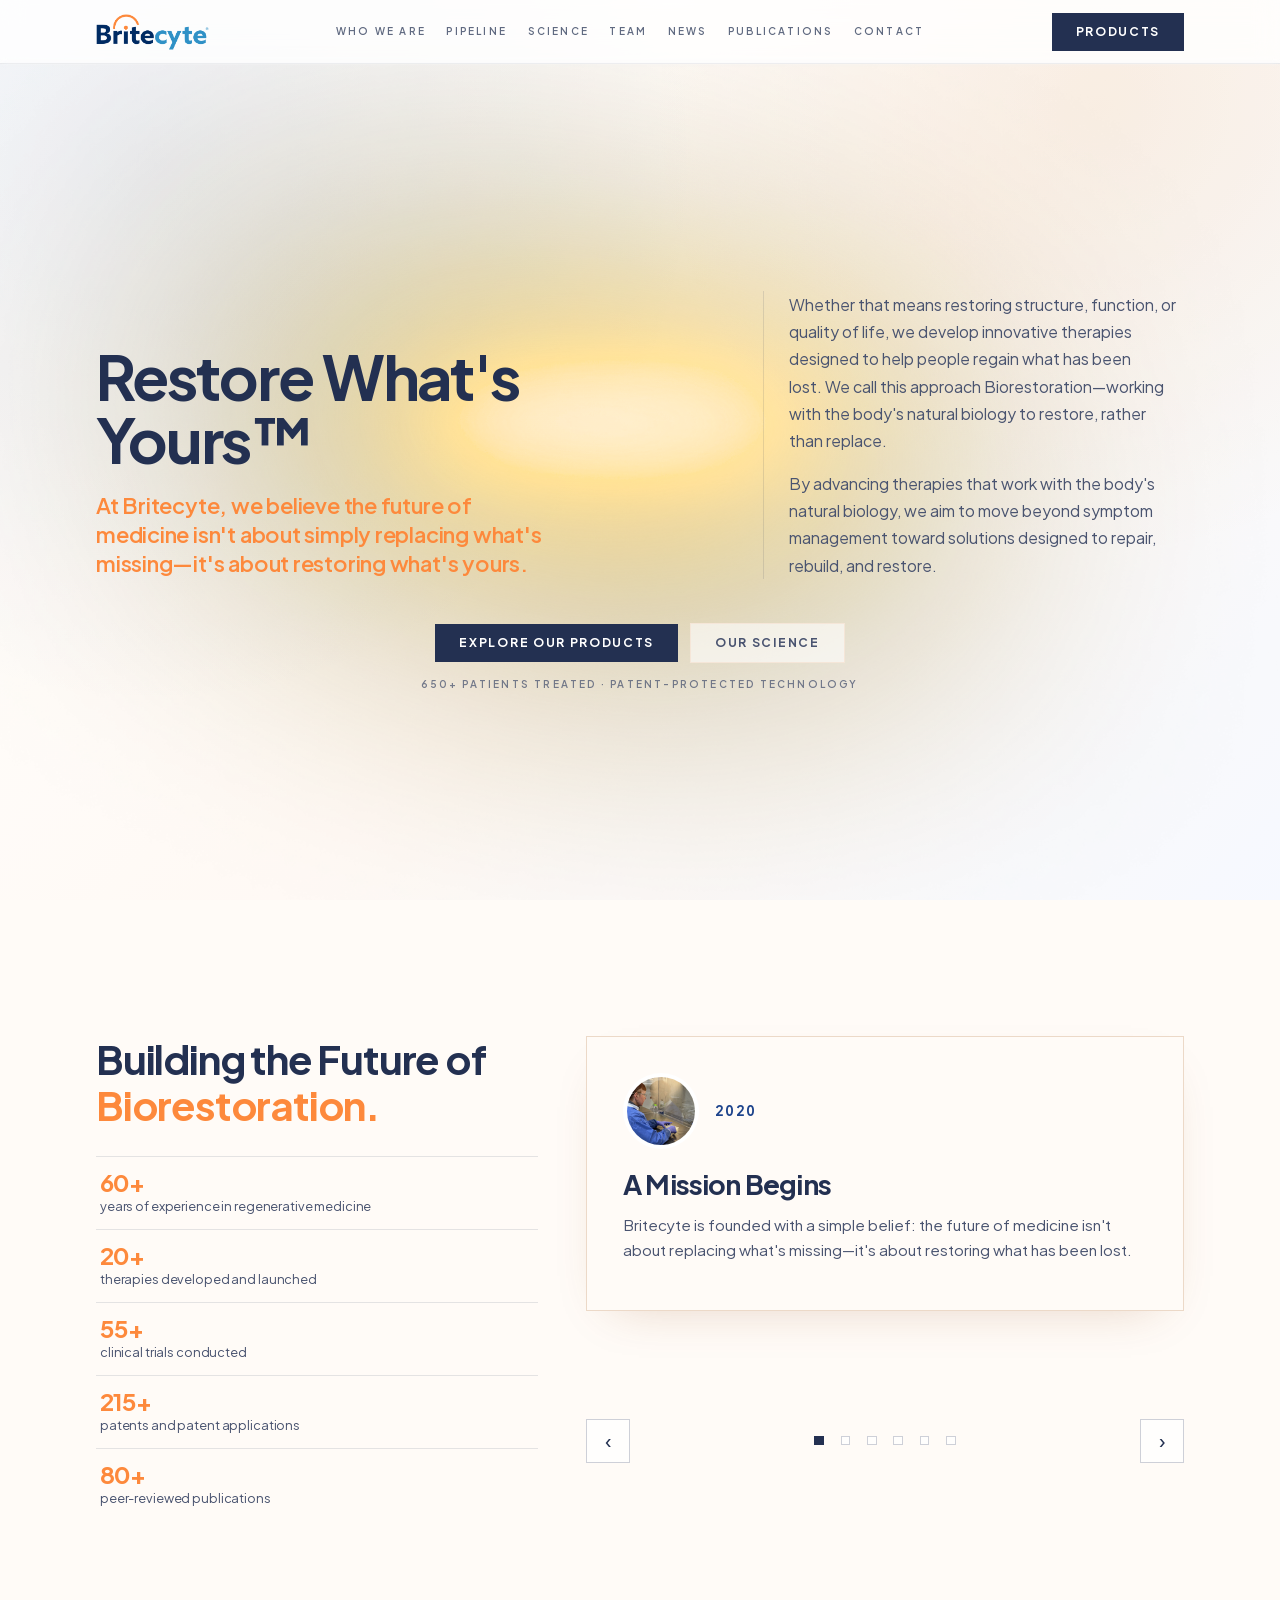
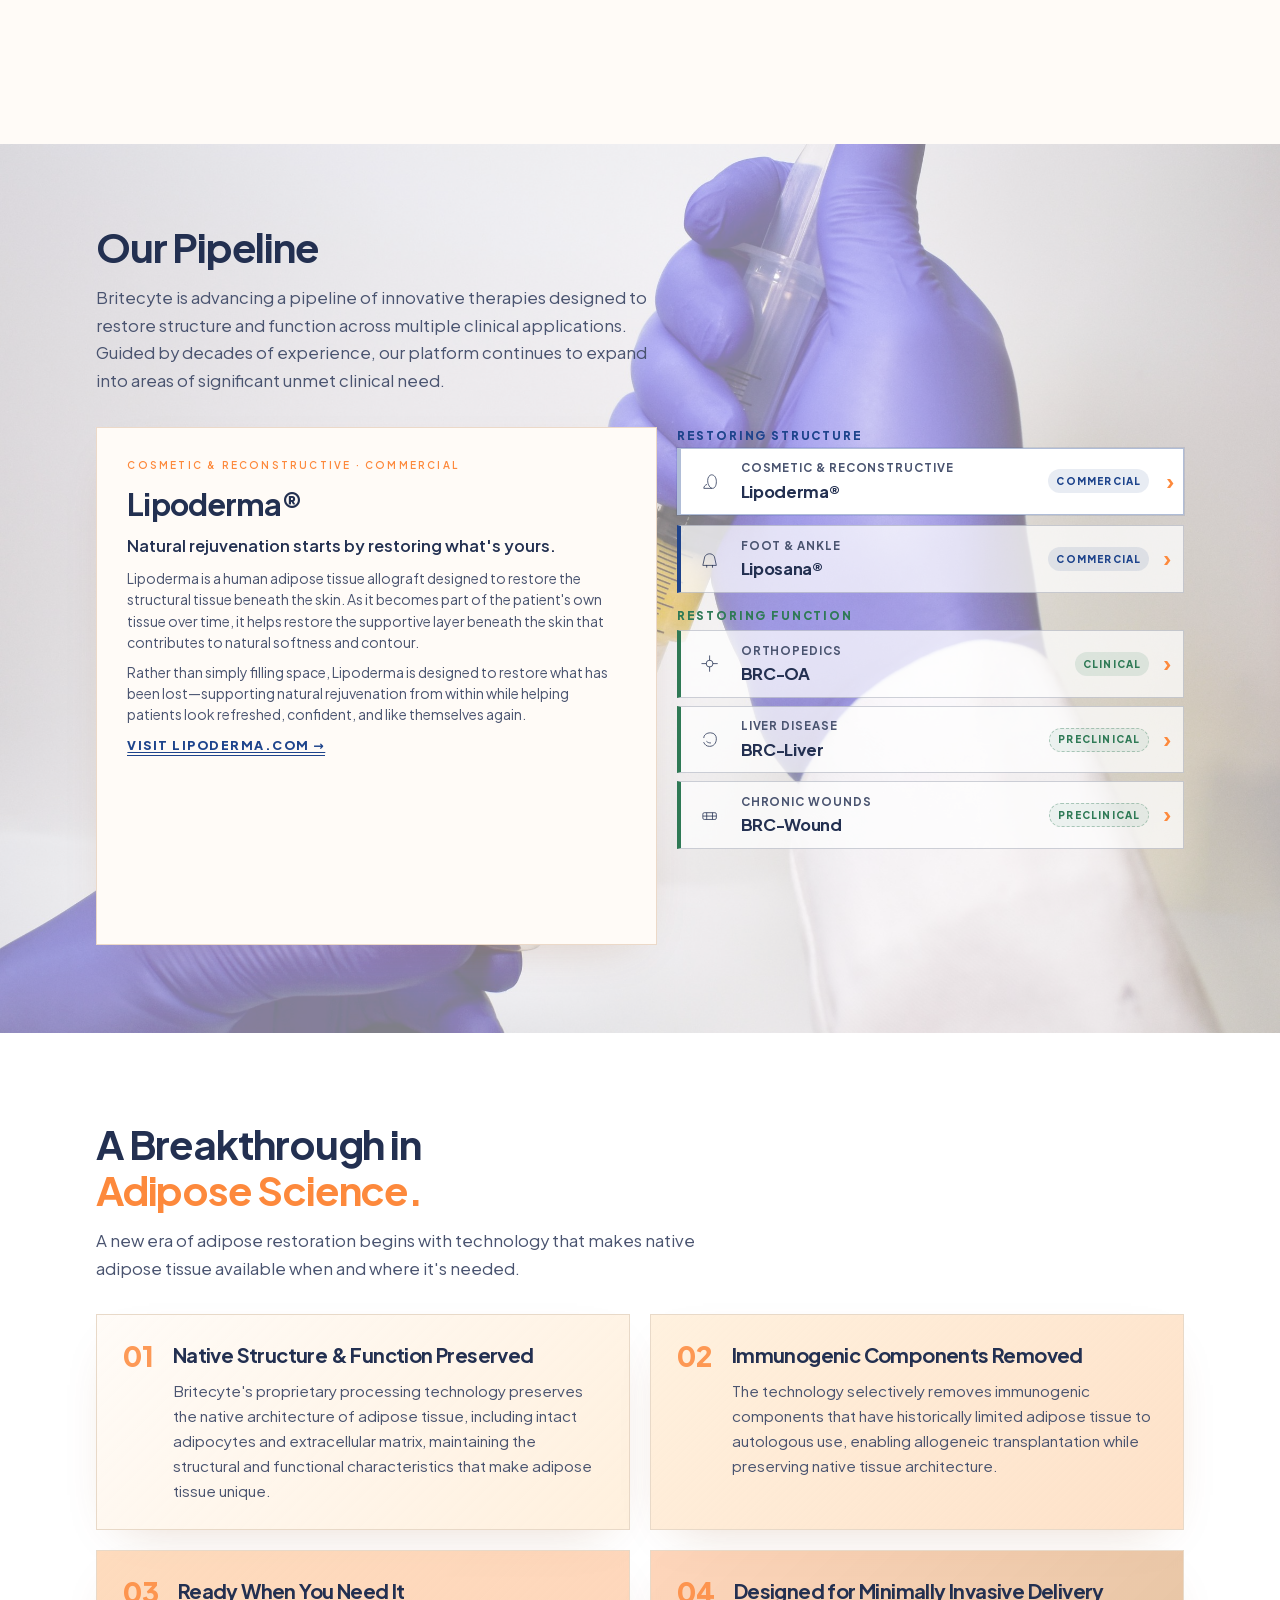
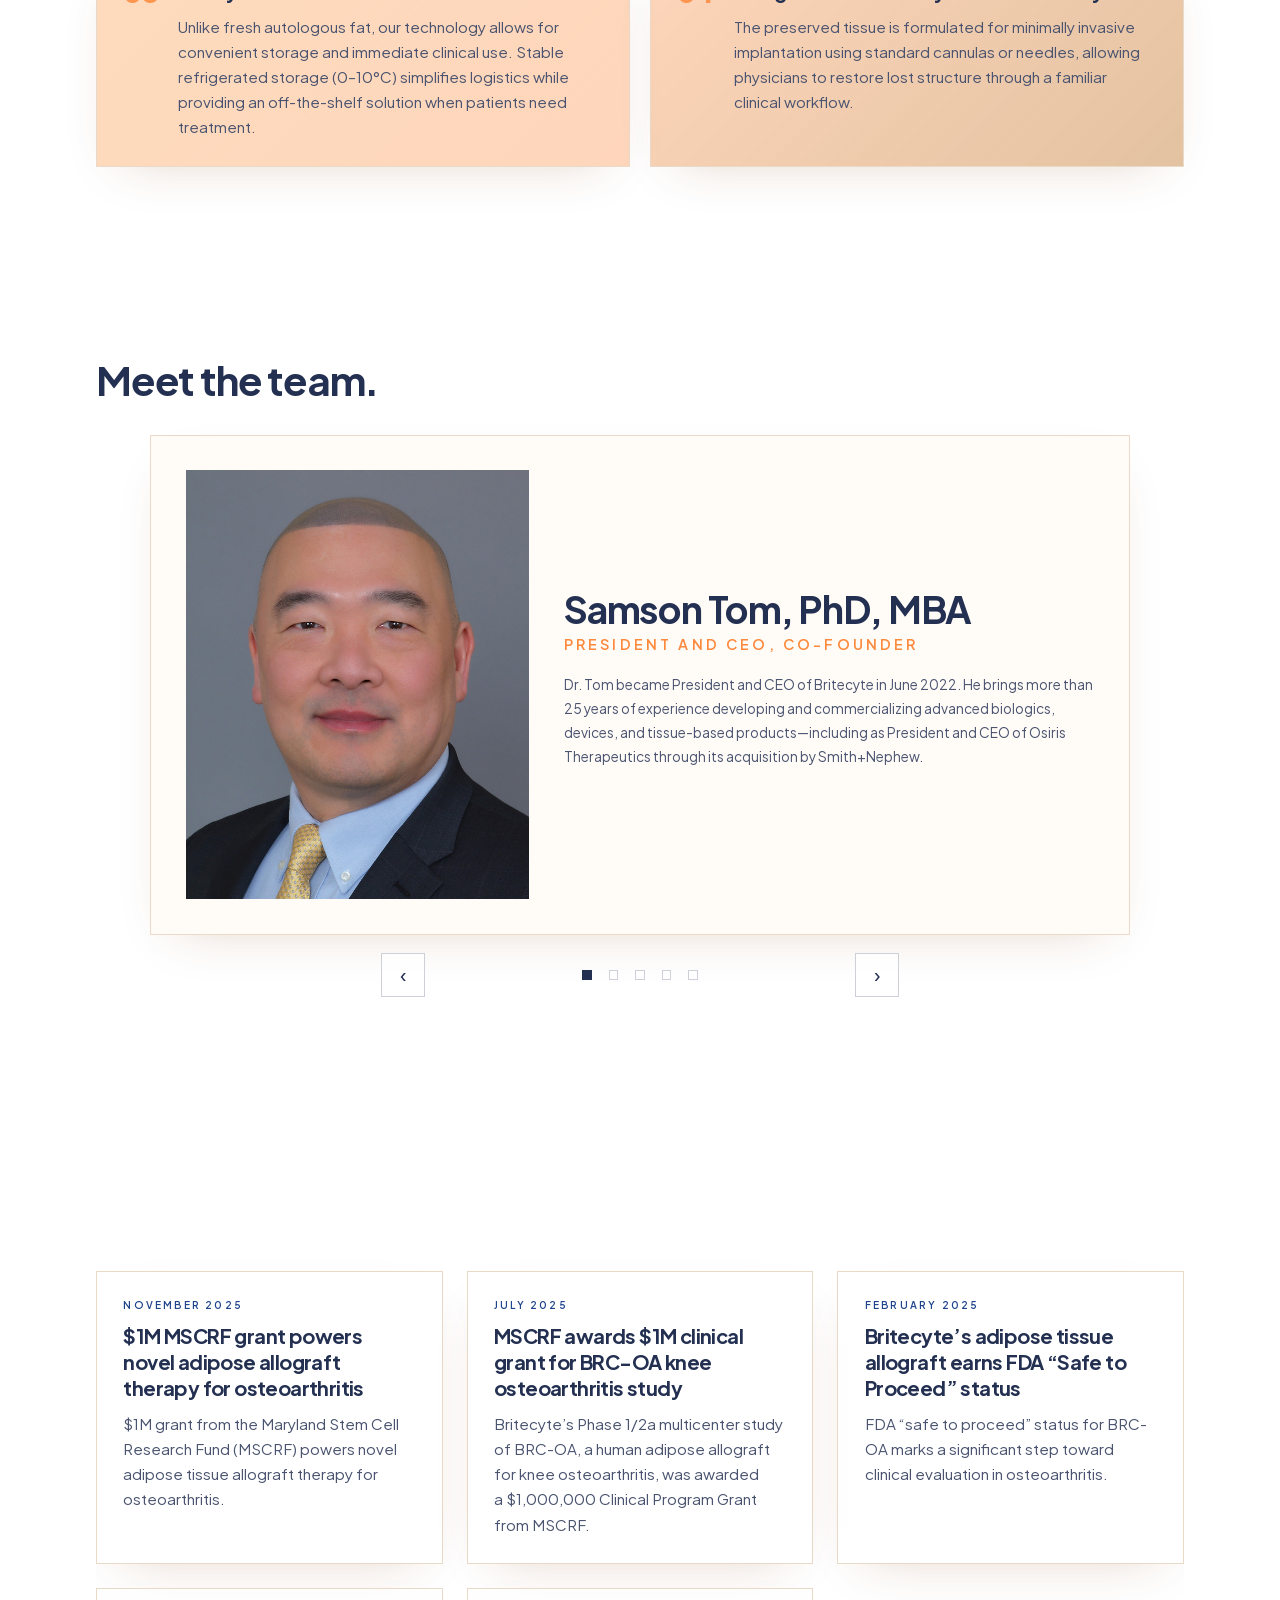
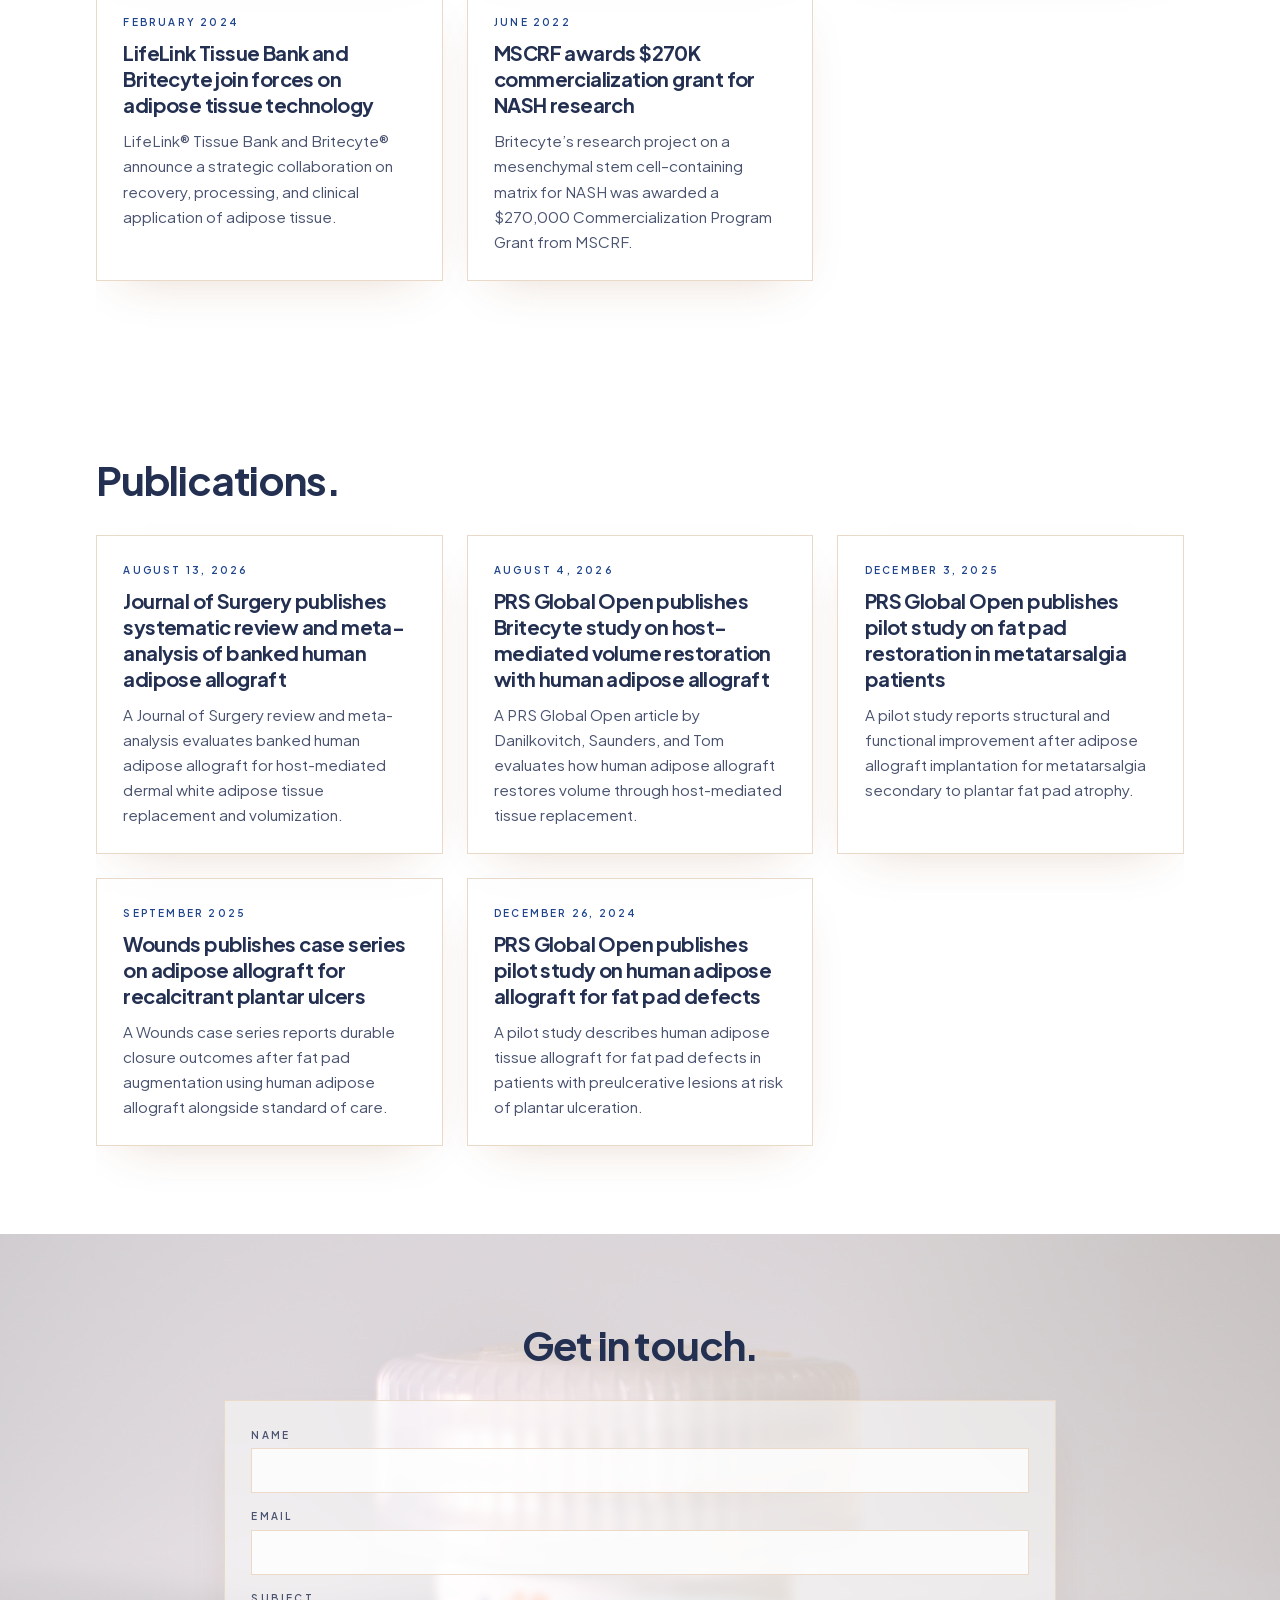
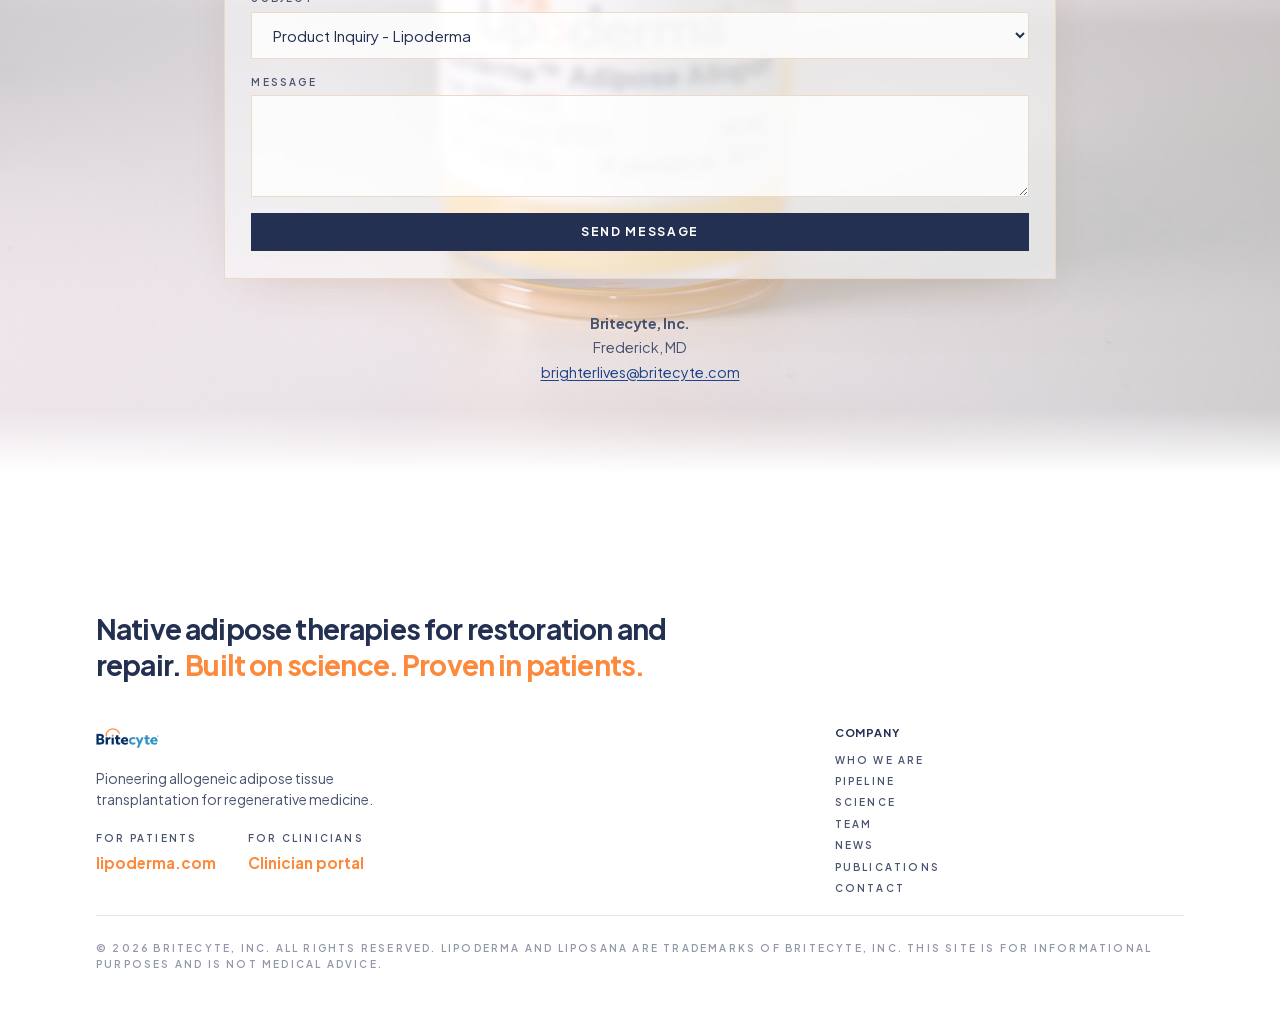
==== index.html @ 37f49d4d "nice changes (quicksave)" ====
<!DOCTYPE html>
<html lang="en">
<head>
  <meta charset="utf-8" />
  <meta name="viewport" content="width=device-width, initial-scale=1" />
  <title>Britecyte — Biorestoration Therapies</title>
  <meta name="description" content="Britecyte develops innovative therapies designed to restore structure, function, and quality of life by working with the body's natural biology." />
  <meta property="og:type" content="website" />
  <meta property="og:site_name" content="Britecyte" />
  <meta property="og:title" content="Britecyte—Biorestoration Therapies" />
  <meta property="og:description" content="Britecyte develops innovative therapies designed to restore structure, function, and quality of life by working with the body's natural biology." />
  <meta property="og:url" content="https://britecyte.github.io/corporate-site-testing/" />
  <meta property="og:image" content="https://britecyte.com/assets/products/og-withdrawal-syringe.jpg" />
  <meta property="og:image:width" content="1200" />
  <meta property="og:image:height" content="630" />
  <meta property="og:image:alt" content="Blue-gloved hands withdrawing Lipoderma adipose allograft from a jar into a syringe" />
  <meta name="twitter:card" content="summary_large_image" />
  <meta name="twitter:title" content="Britecyte—Biorestoration Therapies" />
  <meta name="twitter:description" content="Britecyte develops innovative therapies designed to restore structure, function, and quality of life by working with the body's natural biology." />
  <meta name="twitter:image" content="https://britecyte.com/assets/products/og-withdrawal-syringe.jpg" />
  <link rel="preload" as="image" href="assets/logos/britecyte-logo.png" />
  <link rel="stylesheet" href="css/styles.css?v=20261022i" />
  <link rel="stylesheet" href="css/hybrid-home.css?v=20261022o" />
</head>
<body>
  <div class="site-surface">
    <header class="site-header" id="site-header">
      <div class="site-header-inner">
        <a href="#hero" class="site-logo" aria-label="Britecyte home">
          <img src="assets/logos/britecyte-logo.png" alt="Britecyte" width="140" height="45" />
        </a>
        <nav class="site-nav microtype" aria-label="Primary">
          <a href="#about">Who We Are</a>
          <a href="#pipeline">Pipeline</a>
          <a href="#platform">Science</a>
          <a href="#team">Team</a>
          <a href="#news">News</a>
          <a href="#publications">Publications</a>
          <a href="#contact">Contact</a>
        </nav>
        <div class="site-header-actions">
          <a href="#pipeline" class="btn btn-primary">Products</a>
          <button type="button" class="menu-toggle" aria-label="Toggle menu" aria-expanded="false" data-menu-toggle>
            <svg width="24" height="24" viewBox="0 0 24 24" fill="none" stroke="currentColor" stroke-width="1.5" aria-hidden="true">
              <path class="menu-icon-path" d="M4 6h16M4 12h16M4 18h16" />
            </svg>
          </button>
        </div>
      </div>
    </header>

    <main class="site-main">
      <!-- Hero -->
      <section id="hero" class="hero section-motif-host" data-motif-key="hero">
        <div class="hero-grid">
          <div class="hero-copy reveal">
            <h1 class="hero-headline font-display">
              Restore What's Yours™<br />
              <span class="hero-belief">At Britecyte, we believe the future of medicine isn't about simply replacing what's missing—it's about restoring what's yours.</span>
            </h1>
            <div class="hero-lede">
              <p>Whether that means restoring structure, function, or quality of life, we develop innovative therapies designed to help people regain what has been lost. We call this approach Biorestoration—working with the body's natural biology to restore, rather than replace.</p>
              <p>By advancing therapies that work with the body's natural biology, we aim to move beyond symptom management toward solutions designed to repair, rebuild, and restore.</p>
            </div>
            <div class="hero-cta-row">
              <a href="#pipeline" class="btn btn-primary">Explore Our Products</a>
              <a href="#platform" class="btn btn-ghost">Our Science</a>
            </div>
            <p class="microtype hero-byline">650+ patients treated · Patent-protected technology</p>
          </div>
        </div>
      </section>

      <!-- Who We Are: journey carousel + proof stats -->
      <section id="about" class="section section-cream section-motif-host" data-motif-key="about">
        <div class="container">
          <div class="about-stage reveal">
            <div class="about-aside">
              <h2 class="section-title font-display">
                Building the Future of<br />
                <span class="text-bronze-deep">Biorestoration.</span>
              </h2>
              <ul class="about-stats proof-stats" aria-label="Britecyte experience and proof points">
                <li><strong class="font-display">60+</strong><span class="proof-stat-line">years of experience in regenerative medicine</span></li>
                <li><strong class="font-display">20+</strong><span class="proof-stat-line">therapies developed and launched</span></li>
                <li><strong class="font-display">55+</strong><span class="proof-stat-line">clinical trials conducted</span></li>
                <li><strong class="font-display">215+</strong><span class="proof-stat-line">patents and patent applications</span></li>
                <li><strong class="font-display">80+</strong><span class="proof-stat-line">peer-reviewed publications</span></li>
              </ul>
            </div>

            <div class="journey-carousel" data-journey-carousel>
              <div class="journey-slides" aria-live="polite" aria-label="Britecyte journey">
                <article class="journey-slide is-active" data-journey-slide>
                  <div class="journey-slide-top">
                    <span class="journey-photo journey-photo--lab"><img src="assets/journey/alla-lab-2020.png" alt="" /></span>
                    <span class="journey-year">2020</span>
                  </div>
                  <h3 class="font-display">A Mission Begins</h3>
                  <p>Britecyte is founded with a simple belief: the future of medicine isn't about replacing what's missing—it's about restoring what has been lost.</p>
                </article>
                <article class="journey-slide" data-journey-slide>
                  <div class="journey-slide-top">
                    <span class="journey-photo journey-photo--contain journey-photo--mscrf"><img src="assets/logos/mscrf-logo.png" alt="" /></span>
                    <span class="journey-year">2022</span>
                  </div>
                  <h3 class="font-display">Turning Vision into Innovation</h3>
                  <p>Building on that mission, Britecyte develops its proprietary adipose tissue technology platform, opening new possibilities for restoring structure and function across a broad range of clinical applications.</p>
                  <p>The Maryland Stem Cell Research Fund (MSCRF) awards Britecyte a grant supporting development of a therapy for liver fibrosis.</p>
                </article>
                <article class="journey-slide" data-journey-slide>
                  <div class="journey-slide-top">
                    <span class="journey-photo journey-photo--contain"><img src="assets/logos/liposana-logo.png" alt="" /></span>
                    <span class="journey-year">2023</span>
                  </div>
                  <h3 class="font-display">From Research to Patients</h3>
                  <p>Liposana® becomes Britecyte's first commercial product, helping restore cushioning and protection to the underlying structures of the foot for patients with fat pad loss and other soft tissue deficiencies that cause pain and chronic ulceration.</p>
                </article>
                <article class="journey-slide" data-journey-slide>
                  <div class="journey-slide-top">
                    <span class="journey-photo journey-photo--contain"><img src="assets/logos/lipoderma-logo.svg" alt="" /></span>
                    <span class="journey-year">2024</span>
                  </div>
                  <h3 class="font-display">Expanding into Aesthetics</h3>
                  <p>Building on the same platform technology, Lipoderma® is introduced to naturally restore the structural tissue beneath the skin that helps maintain the face's soft, natural contours and youthful appearance.</p>
                </article>
                <article class="journey-slide" data-journey-slide>
                  <div class="journey-slide-top">
                    <span class="journey-photo"><img src="assets/products/withdrawal-syringe.jpg" alt="" /></span>
                    <span class="journey-year">2025</span>
                  </div>
                  <h3 class="font-display">Continuing to Advance</h3>
                  <p>Clinical research expands with FDA Investigational New Drug (IND) clearance and the launch of a MSCRF-supported osteoarthritis clinical trial.</p>
                </article>
                <article class="journey-slide" data-journey-slide>
                  <div class="journey-slide-top">
                    <span class="journey-photo"><img src="assets/products/hand-vial-wide.png" alt="" /></span>
                    <span class="journey-year">2026</span>
                  </div>
                  <h3 class="font-display">Platform Technology Patented</h3>
                  <p>Britecyte reaches another milestone as the U.S. Patent and Trademark Office (USPTO) awards its first two patents covering the company's adipose tissue platform technology.</p>
                </article>
              </div>
              <div class="journey-controls">
                <button type="button" class="journey-arrow" data-journey-prev aria-label="Previous milestone">‹</button>
                <div class="journey-dots" data-journey-dots></div>
                <button type="button" class="journey-arrow" data-journey-next aria-label="Next milestone">›</button>
              </div>
            </div>
          </div>
        </div>
      </section>

      <!-- Pipeline: interactive map -->
      <section id="pipeline" class="section section-motif-host products-section section-with-photo" data-motif-key="products">
        <span id="products" aria-hidden="true"></span>
        <div class="products-bg" aria-hidden="true">
          <div class="products-bg-frame">
            <img src="assets/products/withdrawal-syringe.jpg" alt="" class="products-bg-photo" width="2400" height="2084" />
          </div>
        </div>
        <div class="container">
          <div class="section-header reveal">
            <h2 class="section-title font-display">Our Pipeline</h2>
            <p class="section-intro">Britecyte is advancing a pipeline of innovative therapies designed to restore structure and function across multiple clinical applications. Guided by decades of experience, our platform continues to expand into areas of significant unmet clinical need.</p>
          </div>

          <div class="pipe-map reveal reveal-delay-1" data-pipe-map>
            <div class="pipe-detail" data-pipe-detail aria-live="polite">
              <!-- Filled by js/pipeline-map.js -->
            </div>
            <div class="pipe-map-controls">
              <div class="pipe-map-branches">
                <div class="pipe-branch pipe-branch--structure">
                  <div class="pipe-branch-head">
                    <p class="pipe-branch-kicker">Restoring Structure</p>
                  </div>
                  <div class="pipe-branch-cards">
                    <button type="button" class="pipe-node is-active" data-pipe-node="lipoderma" aria-pressed="true"><span class="pipe-node-icon" aria-hidden="true"><svg viewBox="0 0 48 48" fill="none"><path d="M28 10c-4 0-8 5-8 12 0 8 5 16 10 16s8-6 8-14c0-8-4-14-10-14Z" stroke="currentColor" stroke-width="1.6"/><path d="M18 30c-3 1-6 4-6 8h16" stroke="currentColor" stroke-width="1.6" stroke-linecap="round"/></svg></span><span class="pipe-node-copy"><span class="pipe-node-area">Cosmetic &amp; Reconstructive</span><span class="pipe-node-name">Lipoderma®</span></span><span class="pipe-node-stage pipe-node-stage--commercial">Commercial</span></button>
                    <button type="button" class="pipe-node" data-pipe-node="liposana" aria-pressed="false"><span class="pipe-node-icon" aria-hidden="true"><svg viewBox="0 0 48 48" fill="none"><path d="M14 18c4-8 16-8 20 0l4 18H10l4-18Z" stroke="currentColor" stroke-width="1.6"/><path d="M18 36v4M30 36v4" stroke="currentColor" stroke-width="1.6" stroke-linecap="round"/></svg></span><span class="pipe-node-copy"><span class="pipe-node-area">Foot &amp; Ankle</span><span class="pipe-node-name">Liposana®</span></span><span class="pipe-node-stage pipe-node-stage--commercial">Commercial</span></button>
                  </div>
                </div>
                <div class="pipe-branch pipe-branch--function">
                  <div class="pipe-branch-head"><p class="pipe-branch-kicker">Restoring Function</p></div>
                  <div class="pipe-branch-cards">
                    <button type="button" class="pipe-node" data-pipe-node="brc-oa" aria-pressed="false"><span class="pipe-node-icon" aria-hidden="true"><svg viewBox="0 0 48 48" fill="none"><circle cx="24" cy="24" r="7" stroke="currentColor" stroke-width="1.6"/><path d="M24 8v9M24 31v9M8 24h9M31 24h9" stroke="currentColor" stroke-width="1.6" stroke-linecap="round"/></svg></span><span class="pipe-node-copy"><span class="pipe-node-area">Orthopedics</span><span class="pipe-node-name">BRC-OA</span></span><span class="pipe-node-stage pipe-node-stage--clinical">Clinical</span></button>
                    <button type="button" class="pipe-node" data-pipe-node="brc-liver" aria-pressed="false"><span class="pipe-node-icon" aria-hidden="true"><svg viewBox="0 0 48 48" fill="none"><path d="M12 20c0-6 6-10 14-10s12 6 12 12c0 10-6 16-14 16-6 0-10-3-12-8" stroke="currentColor" stroke-width="1.6" stroke-linecap="round"/><path d="M18 28c2 2 5 3 8 3" stroke="currentColor" stroke-width="1.6" stroke-linecap="round"/></svg></span><span class="pipe-node-copy"><span class="pipe-node-area">Liver Disease</span><span class="pipe-node-name">BRC-Liver</span></span><span class="pipe-node-stage pipe-node-stage--preclinical">Preclinical</span></button>
                    <button type="button" class="pipe-node" data-pipe-node="brc-wound" aria-pressed="false"><span class="pipe-node-icon" aria-hidden="true"><svg viewBox="0 0 48 48" fill="none"><rect x="10" y="18" width="28" height="14" rx="3" stroke="currentColor" stroke-width="1.6"/><path d="M18 18v14M30 18v14M10 25h28" stroke="currentColor" stroke-width="1.6"/></svg></span><span class="pipe-node-copy"><span class="pipe-node-area">Chronic Wounds</span><span class="pipe-node-name">BRC-Wound</span></span><span class="pipe-node-stage pipe-node-stage--preclinical">Preclinical</span></button>
                  </div>
                </div>
              </div>
            </div>

          </div>
        </div>
      </section>

      <!-- Science: adipose platform pathway -->
      <section id="platform" class="section section-cream section-motif-host" data-motif-key="platform">
        <div class="container">
          <div class="section-header reveal">
            <h2 class="section-title font-display">A Breakthrough in <span class="text-bronze-deep">Adipose Science.</span></h2>
            <p class="section-intro platform-intro">A new era of adipose restoration begins with technology that makes native adipose tissue available when and where it's needed.</p>
          </div>

          <ol class="pathway-grid reveal reveal-delay-1" aria-label="Britecyte technology pathway">
            <li class="pathway-step pathway-step--1 surface surface-lg">
              <span class="pathway-num font-display" aria-hidden="true">01</span>
              <div>
                <h3 class="pathway-title font-display">Native Structure &amp; Function Preserved</h3>
                <p class="pathway-body">Britecyte's proprietary processing technology preserves the native architecture of adipose tissue, including intact adipocytes and extracellular matrix, maintaining the structural and functional characteristics that make adipose tissue unique.</p>
              </div>
            </li>
            <li class="pathway-step pathway-step--2 surface surface-lg">
              <span class="pathway-num font-display" aria-hidden="true">02</span>
              <div>
                <h3 class="pathway-title font-display">Immunogenic Components Removed</h3>
                <p class="pathway-body">The technology selectively removes immunogenic components that have historically limited adipose tissue to autologous use, enabling allogeneic transplantation while preserving native tissue architecture.</p>
              </div>
            </li>
            <li class="pathway-step pathway-step--3 surface surface-lg">
              <span class="pathway-num font-display" aria-hidden="true">03</span>
              <div>
                <h3 class="pathway-title font-display">Ready When You Need It</h3>
                <p class="pathway-body">Unlike fresh autologous fat, our technology allows for convenient storage and immediate clinical use. Stable refrigerated storage (0–10°C) simplifies logistics while providing an off-the-shelf solution when patients need treatment.</p>
              </div>
            </li>
            <li class="pathway-step pathway-step--4 surface surface-lg">
              <span class="pathway-num font-display" aria-hidden="true">04</span>
              <div>
                <h3 class="pathway-title font-display">Designed for Minimally Invasive Delivery</h3>
                <p class="pathway-body">The preserved tissue is formulated for minimally invasive implantation using standard cannulas or needles, allowing physicians to restore lost structure through a familiar clinical workflow.</p>
              </div>
            </li>
          </ol>
        </div>
      </section>

      <!-- Team -->
      <section id="team" class="section">
        <div class="container">
          <div class="section-header reveal"><h2 class="section-title font-display">Meet the team.</h2></div>
          <div class="team-data" data-team-data hidden>
              <template data-leader="0" data-photo="assets/team/samson-tom.jpg" data-alt="Portrait of Samson Tom">
                <span class="type-sr">Samson Tom, PhD, MBA</span><span class="type-sr"> President and CEO, Co-Founder</span>
                <div class="team-data-bio"><p>Dr. Tom became President and CEO of Britecyte in June 2022. He brings more than 25 years of experience developing and commercializing advanced biologics, devices, and tissue-based products—including as President and CEO of Osiris Therapeutics through its acquisition by Smith+Nephew.</p></div>
              </template>
              <template data-leader="1" data-photo="assets/team/alla-danilkovitch.jpg" data-alt="Portrait of Alla Danilkovitch">
                <span class="type-sr">Alla Danilkovitch, PhD</span><span class="type-sr"> Founder and Chief Scientific Officer</span>
                <div class="team-data-bio"><p>Dr. Danilkovitch founded Britecyte in 2020 and leads its scientific vision in regenerative medicine. At Osiris Therapeutics she helped develop Prochymal®, BIO4™, Cartiform®, Grafix®, and Stravix™—with 30+ years of experience, 55 patents, and 60 publications across academia, government, and industry.</p></div>
              </template>
              <template data-leader="2" data-photo="assets/team/molly-saunders.jpg" data-alt="Portrait of Molly Saunders">
                <span class="type-sr">Molly Saunders</span><span class="type-sr"> Vice President, Sales and Marketing</span>
                <div class="team-data-bio"><p>Molly Saunders joined Britecyte in January 2024. Previously Senior Manager of Clinical Operations at Osiris Therapeutics, she managed multi-center tissue-based studies and co-authored publications supporting market access and reimbursement before consulting in life sciences at Alvarez & Marsal.</p></div>
              </template>
              <template data-leader="3" data-photo="assets/team/lisa-rodemann.jpg" data-alt="Portrait of Lisa Rodemann">
                <span class="type-sr">Lisa Rodemann</span><span class="type-sr"> Director, Customer Experience</span>
                <div class="team-data-bio"><p>Lisa Rodemann joined Britecyte in January 2026. She spent 25 years at Osiris Therapeutics and Smith+Nephew across Human Resources, Clinical Programs, Marketing, and project management—including Advanced Wound Care and white-glove support for key accounts during the pandemic.</p></div>
              </template>
              <template data-leader="4" data-photo="assets/team/peter-friedli.jpg" data-alt="Portrait of Peter Friedli">
                <span class="type-sr">Peter Friedli</span><span class="type-sr"> Chairman and Co-Founder</span>
                <div class="team-data-bio"><p>Peter Friedli has led Swiss venture capital firm Friedli Corporate Finance AG since 1986, investing in more than 170 high-tech and biotechnology companies. He co-founded and chaired Osiris Therapeutics and was its major shareholder.</p></div>
              </template>
          </div>
          <div class="team-feature surface reveal reveal-delay-1" data-team-spotlight>
            <div class="team-feature-photo"><img data-spot-img src="" alt="" /></div>
            <div class="team-feature-copy">
              <h3 class="team-feature-name font-display" data-spot-name></h3>
              <p class="team-feature-role microtype" data-spot-role></p>
              <div class="team-feature-bio" data-spot-bio></div>
            </div>
          </div>
          <div class="team-controls reveal reveal-delay-1">
            <button type="button" class="team-arrow" data-team-prev aria-label="Previous team member">&#8249;</button>
            <div class="team-dots" data-team-dots></div>
            <button type="button" class="team-arrow" data-team-next aria-label="Next team member">&#8250;</button>
          </div>
        </div>
      </section>

      <!-- News -->
      <section id="news" class="section section-cream section-motif-host" data-motif-key="news">
        <div class="container">
          <div class="section-header reveal">
            <h2 class="section-title font-display">In the News.</h2>
          </div>
          <div class="news-split reveal reveal-delay-1" data-news-split="news"></div>
        </div>
      </section>

      <!-- Publications -->
      <section id="publications" class="section section-motif-host">
        <div class="container">
          <div class="section-header reveal">
            <h2 class="section-title font-display">Publications.</h2>
          </div>
          <div class="news-split reveal reveal-delay-1" data-news-split="publication"></div>
        </div>
      </section>

      <!-- Contact -->
      <section id="contact" class="section section-motif-host section-with-photo" data-motif-key="contact">
        <div class="products-bg" aria-hidden="true">
          <div class="products-bg-frame">
            <img src="assets/products/lipoderma-10cc-jar-45.jpg" alt="" class="products-bg-photo" width="1280" height="1600" />
          </div>
        </div>
        <div class="container">
          <div class="contact-block reveal">
            <h2 class="section-title font-display">Get in touch.</h2>
            <form class="contact-form surface surface-lg" data-contact-form action="https://formsubmit.co/ajax/needthefat@britecyte.com" method="POST">
              <input type="hidden" name="_subject" value="Britecyte website contact form" />
              <input type="hidden" name="_template" value="table" />
              <input type="hidden" name="_url" value="https://britecyte.com/" />
              <input type="hidden" name="_captcha" value="false" />
              <div class="form-row">
                <label class="form-label microtype" for="contact-name">Name</label>
                <input type="text" id="contact-name" name="name" required class="form-input" autocomplete="name" />
              </div>
              <div class="form-row">
                <label class="form-label microtype" for="contact-email">Email</label>
                <input type="email" id="contact-email" name="email" required class="form-input" autocomplete="email" />
              </div>
              <div class="form-row">
                <label class="form-label microtype" for="contact-subject">Subject</label>
                <select id="contact-subject" name="subject" class="form-input">
                  <option value="product-lipoderma">Product Inquiry - Lipoderma</option>
                  <option value="product-liposana">Product Inquiry - Liposana</option>
                  <option value="clinical">Clinical / physician</option>
                  <option value="media">Media</option>
                  <option value="partnership">Partnership</option>
                </select>
              </div>
              <div class="form-row">
                <label class="form-label microtype" for="contact-message">Message</label>
                <textarea id="contact-message" name="message" rows="4" required class="form-input form-textarea"></textarea>
              </div>
              <button type="submit" class="btn btn-primary btn-full">Send message</button>
              <p class="form-success microtype" data-form-success hidden>Thank you—we'll be in touch shortly.</p>
              <p class="form-error microtype" data-form-error hidden>Something went wrong. Please try again or email us directly.</p>
            </form>
            <address class="contact-address">
              <strong class="font-display">Britecyte, Inc.</strong><br />
              Frederick, MD<br />
              <a href="mailto:brighterlives@britecyte.com">brighterlives@britecyte.com</a>
            </address>
          </div>
        </div>
      </section>
    </main>

    <footer class="site-footer section-motif-host" data-motif-key="footer">
      <div class="footer-gradient" aria-hidden="true"></div>
      <div class="container footer-inner">
        <div class="footer-lead">
          <p class="font-display footer-headline">
            Native adipose therapies for restoration and repair.
            <span class="text-bronze-deep">Built on science. Proven in patients.</span>
          </p>
        </div>
        <div class="footer-grid">
          <div class="footer-brand">
            <img src="assets/logos/britecyte-logo.png" alt="Britecyte" width="140" height="45" class="footer-logo" />
            <p class="footer-tagline">Pioneering allogeneic adipose tissue transplantation for regenerative medicine.</p>
            <div class="footer-audience">
              <div class="footer-patients">
                <span class="footer-patients-label microtype">For patients</span>
                <a href="https://lipoderma.com" target="_blank" rel="noopener noreferrer">lipoderma.com</a>
              </div>
              <div class="footer-clinicians">
                <span class="footer-clinicians-label microtype">For clinicians</span>
                <a href="https://launchpad.lipoderma.com" target="_blank" rel="noopener noreferrer">Clinician portal</a>
              </div>
            </div>
          </div>
          <nav class="footer-nav microtype" aria-label="Footer">
            <div class="footer-nav-col">
              <span class="footer-nav-heading">Company</span>
              <a href="#about">Who We Are</a>
              <a href="#pipeline">Pipeline</a>
              <a href="#platform">Science</a>
              <a href="#team">Team</a>
              <a href="#news">News</a>
              <a href="#publications">Publications</a>
              <a href="#contact">Contact</a>
            </div>
          </nav>
        </div>
        <p class="footer-disclaimer microtype">
          © <span data-year></span> Britecyte, Inc. All rights reserved. Lipoderma and Liposana are trademarks of Britecyte, Inc. This site is for informational purposes and is not medical advice.
        </p>
      </div>
    </footer>
  </div>
  <nav class="site-nav-mobile microtype" data-mobile-nav aria-label="Mobile">
    <a href="#about">Who We Are</a>
    <a href="#pipeline">Pipeline</a>
    <a href="#platform">Science</a>
    <a href="#team">Team</a>
    <a href="#news">News</a>
    <a href="#publications">Publications</a>
    <a href="#contact">Contact</a>
  </nav>
  <script type="module" src="js/main.js?v=20261022i"></script>
  <script type="module" src="js/news-split.js?v=20261022m"></script>
  <script type="module" src="js/journey-carousel.js?v=20261022b"></script>
  <script type="module" src="js/team-spotlight.js?v=20261022b"></script>
  <script type="module" src="js/scroll-spy.js?v=20261022n"></script>
</body>
</html>
---- css/styles.css ----
/* ── Fonts ─────────────────────────────────────────────────────────────── */
@font-face {
  font-family: "Plus Jakarta Sans";
  font-style: normal;
  font-weight: 200 800;
  font-display: swap;
  src: url(../assets/fonts/fba5a26ea33df6a3-s.p.18rizl4rsrl42.woff2) format("woff2");
}

/* ── Design tokens (orange ↔ blue inverted vs New V3 Lipoderma) ─────────── */
:root {
  --font-sans: "Plus Jakarta Sans", system-ui, -apple-system, sans-serif;
  --font-display: var(--font-sans);
  --color-ink: #233051;
  --color-ink-soft: #4a5470;
  --color-ivory: #fff;
  --color-cream: #fffbf7;
  --color-sand: #f5e6d8;
  --color-bronze: #c0782e;
  --color-flame: #1e448c;
  --color-orange-bright: #fd893c;
  --color-bronze-deep: var(--color-orange-bright);
  --brand-wordmark-height-sm: 1.375rem;
  --brand-wordmark-height-md: 1.75rem;
  --brand-wordmark-height-lg: 2.25rem;
  /* Per-brand optical cap heights — artwork crops differ between SVG and PNG */
  --wordmark-lipoderma-sm: 1.3125rem;
  --wordmark-liposana-sm: 1.8125rem;
  --wordmark-lipoderma-md: 1.3125rem;
  --wordmark-liposana-md: 1.8125rem;
  --wordmark-lipoderma-lg: 2.25rem;
  --wordmark-liposana-lg: 3.125rem;
  --color-accent-ring: rgba(30, 68, 140, 0.28);
  --color-hairline: #2330511f;
  --color-border-warm: #ecd9c8;
  --color-border-glass: #f0dcc8bf;
  --site-header-h: 4rem;
  --container-max: 72rem;
  --shadow-lift: 0 18px 50px -28px #8b451347;
  --ease-out: cubic-bezier(0.22, 1, 0.36, 1);
  --space-card: 1.35rem;
  --space-card-lg: 1.65rem;
  /* Shared layout rhythm — sections, subpages, header, containers */
  --container-pad-x: 1.5rem;
  --section-padding: 3.75rem;
  --section-header-mb: 2rem;
  --surface-fill: rgba(255, 255, 255, 0.48);
  --type-h2: clamp(1.75rem, 3.6vw, 2.5rem);
  --type-h3: 1.25rem;
  --type-body: 0.95rem;
  --type-lead: 1.05rem;
}

*,
*::before,
*::after {
  box-sizing: border-box;
  margin: 0;
  padding: 0;
}

html {
  scroll-behavior: smooth;
  scroll-padding-top: var(--site-header-h);
  -webkit-text-size-adjust: 100%;
}

body {
  font-family: var(--font-sans);
  color: var(--color-ink);
  background: var(--color-ivory);
  line-height: 1.5;
  -webkit-font-smoothing: antialiased;
}

::selection {
  background: var(--color-bronze);
  color: var(--color-ivory);
}

img {
  max-width: 100%;
  height: auto;
  display: block;
}

a {
  color: inherit;
  text-decoration: none;
}

button:not(:disabled),
input[type="button"]:not(:disabled),
input[type="submit"]:not(:disabled),
input[type="reset"]:not(:disabled),
a[href],
label[for],
summary,
[role="button"]:not([aria-disabled="true"]),
[role="tab"]:not([aria-disabled="true"]) {
  cursor: pointer;
}

button {
  font: inherit;
  border: none;
  background: none;
}

button:disabled,
input[type="button"]:disabled,
input[type="submit"]:disabled,
input[type="reset"]:disabled,
input:disabled,
select:disabled,
textarea:disabled,
[aria-disabled="true"] {
  cursor: not-allowed;
}

.font-display {
  font-family: var(--font-display);
  font-weight: 700;
  letter-spacing: -0.03em;
}

.microtype {
  font-size: 10px;
  font-weight: 600;
  letter-spacing: 0.22em;
  text-transform: uppercase;
  color: rgba(74, 84, 112, 0.75);
}

.text-muted {
  color: rgba(74, 84, 112, 0.7);
}

.text-bronze {
  color: var(--color-orange-bright);
}

.text-bronze-deep {
  color: var(--color-bronze-deep);
}

.text-flame {
  color: var(--color-flame);
}

/* Shared product wordmark sizing — optical match across Lipoderma SVG & Liposana PNG */
.brand-wordmark {
  display: block;
  height: var(--wordmark-lipoderma-sm);
  width: auto;
  max-width: min(100%, 14rem);
  object-fit: contain;
  object-position: left center;
}

.brand-wordmark--liposana {
  height: var(--wordmark-liposana-sm);
}

.brand-wordmark--md {
  height: var(--wordmark-lipoderma-md);
  max-width: min(100%, 11rem);
}

.brand-wordmark--md.brand-wordmark--liposana {
  height: var(--wordmark-liposana-md);
}

.brand-wordmark--lg {
  height: var(--wordmark-lipoderma-lg);
  max-width: min(100%, 16rem);
}

.brand-wordmark--lg.brand-wordmark--liposana {
  height: var(--wordmark-liposana-lg);
}

/* ── Dots (match V3 hierarchy) ─────────────────────────────────────────── */
.eyebrow-dot,
.history-dot {
  display: inline-block;
  width: 0.625rem;
  height: 0.625rem;
  border-radius: 999px;
  background: var(--color-flame);
  flex-shrink: 0;
  position: relative;
  box-shadow: 0 0 0 0.375rem var(--color-accent-ring);
  animation: accent-ring-pulse 1.8s ease-in-out infinite;
  vertical-align: middle;
}

.eyebrow-dot {
  margin-right: 0.75rem;
}

/* Section titles — solid dot only, no pulsing ring */
.section-header .eyebrow-dot,
.hero-eyebrow .eyebrow-dot,
.contact-block>.microtype .eyebrow-dot,
.page-hero .microtype .eyebrow-dot {
  box-shadow: none;
  animation: none;
  transform: translateY(-5%);
}

@keyframes accent-ring-pulse {

  0%,
  100% {
    box-shadow: 0 0 0 0.375rem var(--color-accent-ring);
  }

  50% {
    box-shadow: 0 0 0 0.6875rem rgba(30, 68, 140, 0.08);
  }
}

@media (prefers-reduced-motion: reduce) {

  .eyebrow-dot,
  .history-dot {
    animation: none;
  }
}

/* ── Surfaces (glass panels — unified V3-aligned system) ─────────────────── */
.surface {
  padding: var(--space-card);
  border: 1px solid #e8d9c8;
  background-color: var(--surface-fill);
  backdrop-filter: blur(4px);
  -webkit-backdrop-filter: blur(4px);
  box-shadow: var(--shadow-lift);
}

/* Size modifier */
.surface-lg {
  padding: var(--space-card-lg);
}

/* Slightly stronger glass (used sparingly for emphasis) */
.surface-glass {
  background-color: rgba(255, 251, 247, 0.92);
  border-color: #e8d9c8c4;
  backdrop-filter: blur(8px);
  -webkit-backdrop-filter: blur(8px);
}

/* Accent tint (warm) — toned to harmonize with base surface transparency */
.surface-accent {
  background: linear-gradient(145deg, rgba(255, 255, 255, 0.9) 0%, rgba(255, 240, 230, 0.86) 100%);
  border-color: rgba(192, 120, 46, 0.28);
}

/* Tile variant (used in grids) */
.surface-tile {
  background-color: var(--surface-fill);
  border: 1px solid #e8d9c8;
  backdrop-filter: blur(4px);
  -webkit-backdrop-filter: blur(4px);
  box-shadow: var(--shadow-lift);
}

/* ── Surface / background ────────────────────────────────────────────────── */
.site-surface {
  isolation: isolate;
  min-height: 100vh;
  position: relative;
}

.site-surface::after {
  content: "";
  position: fixed;
  inset: 0;
  z-index: -2;
  pointer-events: none;
  opacity: 0.78;
  background:
    radial-gradient(circle at 12% 18%, rgba(30, 68, 140, 0.1), transparent 34rem),
    radial-gradient(circle at 86% 12%, rgba(192, 120, 46, 0.12), transparent 28rem),
    linear-gradient(135deg, #fff 0%, #fff8f2 54%, #f4f8ff 100%);
}

@media (min-width: 1024px) {
  .site-surface::after {
    background-size: 100vw auto;
  }
}

.site-surface::before {
  content: "";
  position: fixed;
  inset: 0;
  z-index: -1;
  pointer-events: none;
  opacity: 0.5;
  background-image: url(../assets/backgrounds/gradO.png);
  background-position: calc(50% - 5vw) center;
  background-repeat: no-repeat;
  background-size: 120vw auto;
}

.site-main,
.site-footer {
  position: relative;
  z-index: 1;
}

/* ── Layout ──────────────────────────────────────────────────────────────── */
.container {
  width: 100%;
  max-width: var(--container-max);
  margin-inline: auto;
  padding-inline: var(--container-pad-x);
}

.section {
  padding-block: var(--section-padding);
  position: relative;
  overflow-x: clip;
}

/* Stacked sections: keep total gap ~ one section pad, not two */
.section.section-cream + .section.section-cream,
.hero + .section,
.page-hero + .section {
  padding-top: calc(var(--section-padding) * 0.45);
}

@media (min-width: 768px) {
  :root {
    --section-padding: 5.5rem;
  }
}

@media (min-width: 1024px) {
  :root {
    --container-pad-x: 2rem;
  }
}

.section-header {
  margin-bottom: var(--section-header-mb);
  max-width: 40rem;
}

.section-header > .microtype:first-child {
  margin-bottom: 0.75rem;
}

.section-header-center {
  text-align: left;
  max-width: 40rem;
  margin-inline: 0;
  margin-bottom: var(--section-header-mb);
}

.section-title {
  font-size: var(--type-h2);
  line-height: 1.15;
  margin: 0;
  text-wrap: balance;
  color: var(--color-ink);
}

.section-title-sm {
  font-size: clamp(1.5rem, 3vw, 2rem);
  text-transform: uppercase;
  letter-spacing: 0.12em;
}

.section-title-sm .brand-split {
  text-transform: none;
  letter-spacing: normal;
}

.section-intro {
  margin-top: 0.875rem;
  max-width: 36rem;
  color: var(--color-ink-soft);
  line-height: 1.65;
  font-size: var(--type-lead);
}

.section-intro a {
  color: var(--color-flame);
  text-decoration: underline;
  text-underline-offset: 0.15em;
}

.section-intro a:hover {
  color: var(--color-orange-bright);
}

/* ── Header ──────────────────────────────────────────────────────────────── */
.site-header {
  position: fixed;
  inset: 0 0 auto;
  z-index: 50;
  height: var(--site-header-h);
  border-bottom: 1px solid var(--color-hairline);
  background: rgba(255, 255, 255, 0.82);
  backdrop-filter: blur(12px);
  -webkit-backdrop-filter: blur(12px);
}

.site-header::after {
  content: "";
  position: absolute;
  inset-inline: 0;
  bottom: -0.45rem;
  height: 0.9rem;
  pointer-events: none;
  background: rgba(255, 255, 255, 0.01);
  backdrop-filter: blur(3px);
  -webkit-backdrop-filter: blur(3px);
  mask-image: linear-gradient(to bottom, transparent 0%, #000 45%, transparent 100%);
  -webkit-mask-image: linear-gradient(to bottom, transparent 0%, #000 45%, transparent 100%);
}

.site-header.is-scrolled {
  box-shadow: 0 4px 24px -8px rgba(139, 69, 19, 0.12);
}

.site-header-inner {
  max-width: var(--container-max);
  margin-inline: auto;
  height: 100%;
  padding-inline: var(--container-pad-x);
  display: flex;
  align-items: center;
  justify-content: space-between;
  gap: 1rem;
}

.site-logo {
  display: inline-flex;
  align-items: center;
  flex-shrink: 0;
  padding-block: 0.25rem;
}

.site-logo img {
  height: 2.25rem;
  width: auto;
  display: block;
}

.site-nav {
  display: none;
  align-items: center;
  gap: clamp(0.85rem, 1.6vw, 1.65rem);
}

.site-nav a {
  transition: color 0.15s;
}

.site-nav a:hover,
.site-nav-mobile a:hover {
  color: var(--color-bronze-deep);
}

.site-header-actions {
  display: flex;
  align-items: center;
  gap: 0.75rem;
}

.menu-toggle {
  position: relative;
  z-index: 90;
  display: flex;
  align-items: center;
  justify-content: center;
  width: 2.75rem;
  height: 2.75rem;
  margin: 0;
  padding: 0;
  border: 0;
  background: transparent;
  color: var(--color-ink);
  cursor: pointer;
}

.site-nav-mobile {
  display: none;
}

.site-main {
  padding-top: var(--site-header-h);
}

@media (max-width: 1023px) {
  .site-header-actions .btn-secondary {
    display: none;
  }
}

@media (min-width: 1024px) {
  .site-nav {
    display: flex;
  }

  .menu-toggle,
  .site-nav-mobile {
    display: none !important;
  }
}

@media (max-width: 1023px) {
  .site-header {
    z-index: 90;
  }

  .site-header-inner {
    position: relative;
    z-index: 2;
  }

  .mobile-nav-backdrop {
    display: none;
    position: fixed;
    top: var(--site-header-h);
    right: 0;
    bottom: 0;
    left: 0;
    z-index: 88;
    margin: 0;
    padding: 0;
    border: 0;
    background: rgba(35, 48, 81, 0.28);
    cursor: default;
  }

  .mobile-nav-backdrop.is-visible {
    display: block;
  }

  .site-nav-mobile.is-open {
    display: flex;
    flex-direction: column;
    align-items: stretch;
    gap: 0;
    position: fixed;
    top: var(--site-header-h);
    right: 0;
    left: 0;
    z-index: 89;
    width: 100%;
    max-width: 100vw;
    max-height: min(70dvh, calc(100dvh - var(--site-header-h) - 0.5rem));
    padding: 0.35rem 1.25rem 1rem;
    border: 0;
    border-bottom: 1px solid var(--color-hairline);
    background: #fffbf7;
    overflow: auto;
    -webkit-overflow-scrolling: touch;
    box-sizing: border-box;
    box-shadow: 0 16px 40px -20px rgba(35, 48, 81, 0.45);
  }

  .site-header-actions .btn-primary {
    display: none;
  }

  .site-nav-mobile a {
    display: block;
    padding: 0.95rem 0.35rem;
    font-size: 1.05rem;
    font-weight: 500;
    text-decoration: none;
    color: var(--color-ink);
    border-bottom: 1px solid var(--color-hairline);
  }

  .site-nav-mobile a.is-active {
    color: var(--color-bronze-deep);
  }

  html.is-menu-open .site-header::after {
    display: none;
  }

  .site-nav-mobile .site-tab {
    width: 100%;
    padding: 0.95rem 0.35rem;
    font-size: 0.95rem;
    text-align: left;
  }
}

/* ── Buttons ─────────────────────────────────────────────────────────────── */
.btn {
  display: inline-flex;
  align-items: center;
  justify-content: center;
  gap: 0.25rem;
  padding: 0.625rem 1.5rem;
  font-size: 0.75rem;
  font-weight: 700;
  letter-spacing: 0.14em;
  text-transform: uppercase;
  transition: background 0.2s, color 0.2s, border-color 0.2s, transform 0.2s, box-shadow 0.2s;
  white-space: nowrap;
}

.btn-primary {
  background: var(--color-ink);
  color: var(--color-ivory);
}

.btn-primary:hover {
  background: var(--color-bronze);
  transform: translateY(-1px);
  box-shadow: 0 8px 22px -14px rgba(35, 48, 81, 0.75);
}

.btn-secondary {
  border: 1px solid var(--color-hairline);
  color: var(--color-ink);
  background: transparent;
}

.btn-secondary:hover {
  border-color: var(--color-orange-bright);
  color: var(--color-bronze-deep);
}

.btn-ghost {
  border: 1px solid var(--color-sand);
  color: var(--color-ink-soft);
  background: rgba(255, 255, 255, 0.6);
}

.btn-ghost:hover {
  border-color: var(--color-flame);
  color: var(--color-ink);
  transform: translateY(-1px);
  background: #fff;
}

.btn:focus-visible,
.site-tab:focus-visible,
.journey-item:focus-visible,
.team-card:focus-visible,
.pipe-node:focus-visible,
.menu-toggle:focus-visible {
  outline: 3px solid var(--color-accent-ring);
  outline-offset: 3px;
}

.btn-full {
  width: 100%;
}

/* ── Card copy (typography inside surfaces) ──────────────────────────────── */
.card-title,
.news-title,
.pathway-title,
.platform-proof h3 {
  font-size: var(--type-h3);
  margin-bottom: 0.625rem;
  line-height: 1.3;
  color: var(--color-ink);
}

.card-title-lg,
.our-story-heading,
.platform-outcomes-title {
  font-size: 1.375rem;
  margin: 0 0 1rem;
  line-height: 1.3;
  color: var(--color-ink);
}

.card-body,
.our-story-copy,
.pathway-body,
.platform-outcomes-lead,
.platform-proof p,
.news-excerpt,
.news-body,
.product-desc {
  color: var(--color-ink-soft);
  line-height: 1.65;
  font-size: var(--type-body);
}

/* ── Hero ────────────────────────────────────────────────────────────────── */
.hero {
  min-height: calc(100svh - var(--site-header-h));
  display: flex;
  align-items: center;
  padding-block: 2rem 3rem;
  position: relative;
}

.hero-grid {
  position: relative;
  z-index: 3;
  width: 100%;
  max-width: var(--container-max);
  margin-inline: auto;
  padding-inline: var(--container-pad-x);
  display: grid;
  gap: 2.5rem;
  align-items: center;
}

.hero-headline {
  font-size: clamp(2rem, 5vw, 3rem);
  line-height: 1.1;
  margin-top: 0;
}

.hero-belief {
  display: inline-block;
  margin-top: 0.35rem;
  max-width: 28rem;
  color: var(--color-orange-bright);
  font-size: clamp(1.15rem, 2.4vw, 1.55rem);
  font-weight: 600;
  line-height: 1.25;
  letter-spacing: -0.02em;
}

.hero-subhead,
.hero-lede {
  margin-top: 1.25rem;
  max-width: 40rem;
  color: var(--color-ink-soft);
  line-height: 1.65;
  font-size: var(--type-lead);
}

.hero-lede {
  display: grid;
  gap: 1rem;
}

.hero-lede p {
  margin: 0;
}

.hero-subhead strong {
  font-weight: 700;
  color: var(--color-ink);
}

.hero-cta-row {
  display: flex;
  flex-direction: row;
  flex-wrap: nowrap;
  align-items: center;
  gap: 0.75rem;
  margin-top: 1.75rem;
}

@media (max-width: 380px) {
  .hero-cta-row .btn {
    padding-inline: 1rem;
    letter-spacing: 0.12em;
  }
}

.hero-byline {
  margin-top: 1.5rem;
}

.hero-visual-inner {
  display: grid;
  gap: 1rem;
  position: relative;
  z-index: 1;
}

/* .hero-stat-card {
//layout hook — visual styling from .surface
} */

.hero-stat-value {
  display: block;
  font-size: 1.25rem;
  line-height: 1.2;
}

.hero-stat-label {
  display: block;
  margin-top: 0.35rem;
}

/* Mobile hero: compact the three proof cards and leave room for Safari chrome. */
@media (max-width: 767px) {
  .hero {
    /* Fill the first screen so About (and its photo) stay below the fold. */
    min-height: calc(100svh - var(--site-header-h));
    /* Bottom pad clears the 4rem hero→about fade so cards aren't covered. */
    padding-block: 1.5rem calc(4rem + env(safe-area-inset-bottom));
  }

  .hero-grid {
    gap: 1.5rem;
    transform: translateY(0);
  }

  .hero-visual-inner {
    gap: 0.8rem;
  }

  .hero-stat-card.surface {
    padding: 1.13rem 1rem;
  }

  .hero-stat-value {
    font-size: 1.25rem;
    line-height: 1.15;
  }

  .hero-stat-label {
    margin-top: 0.26rem;
    line-height: 1.4;
  }
}

@media (min-width: 1024px) {
  .hero-grid {
    grid-template-columns: 1.1fr 0.9fr;
    gap: 3rem;
  }
}

/* ── Platform / Pathway ──────────────────────────────────────────────────── */
.platform-intro {
  max-width: 42rem;
}

.pathway-grid {
  list-style: none;
  display: grid;
  gap: 1.25rem;
  margin-bottom: 0;
}

.pathway-step {
  display: grid;
  grid-template-columns: auto 1fr;
  gap: 1.25rem;
  align-items: start;
}

.pathway-step--1 {
  background: linear-gradient(135deg, rgba(255, 251, 247, 0.95), rgba(255, 235, 210, 0.75));
}

.pathway-step--2 {
  background: linear-gradient(135deg, rgba(255, 240, 220, 0.92), rgba(253, 200, 154, 0.55));
}

.pathway-step--3 {
  background: linear-gradient(135deg, rgba(253, 200, 154, 0.65), rgba(253, 137, 60, 0.35));
}

.pathway-step--4 {
  background: linear-gradient(135deg, rgba(253, 137, 60, 0.35), rgba(192, 120, 46, 0.45));
}

.pathway-num {
  font-family: var(--font-display);
  font-size: 1.75rem;
  font-weight: 800;
  line-height: 1;
  color: var(--color-bronze-deep);
  opacity: 0.85;
}

.pathway-title {
  margin-bottom: 0.625rem;
}

.pathway-body {
  margin: 0;
}

.platform-outcomes {
  margin-bottom: 0;
  padding: var(--space-card-lg);
}

.platform-outcomes-copy {
  max-width: 42rem;
  margin-bottom: 1.5rem;
}

.platform-outcomes-lead {
  margin: 0;
}

.platform-outcomes-portrait {
  margin: 0 0 1.25rem;
}

.platform-outcomes-portrait img,
.platform-outcomes-metric img {
  display: block;
  width: 100%;
  height: auto;
  border-radius: 0.5rem;
  border: 1px solid rgba(26, 22, 18, 0.08);
}

.platform-outcomes-caption {
  margin-top: 0.5rem;
  font-size: 0.8rem;
  color: var(--color-ink-soft);
  text-align: center;
}

.platform-outcomes-metrics {
  display: grid;
  gap: 1rem;
}

.platform-outcomes-metric {
  margin: 0;
}

.platform-outcomes-metric-pair {
  display: grid;
  grid-template-columns: 1fr 1fr;
  gap: 0.5rem;
}

.platform-outcomes-note {
  margin-top: 1rem;
  font-size: 0.75rem;
  color: var(--color-ink-soft);
  line-height: 1.5;
  opacity: 0.85;
}

.platform-proof {
  display: grid;
  gap: 1rem;
}

.platform-proof-header {
  margin: var(--section-header-mb) 0 1.25rem;
}

.platform-proof h3 {
  margin-bottom: 0.5rem;
}

.platform-proof p {
  margin: 0;
}

@media (min-width: 1024px) {
  .pathway-grid {
    grid-template-columns: repeat(2, 1fr);
  }

  .platform-outcomes {
    padding: var(--space-card-lg);
  }

  .platform-outcomes-metrics {
    grid-template-columns: repeat(3, 1fr);
  }

  .platform-proof {
    grid-template-columns: repeat(3, 1fr);
  }
}

/* ── About ───────────────────────────────────────────────────────────────── */
/* Softens the hard edge where the about photo begins (above .products-bg). */
.about-gradient {
  position: absolute;
  inset-inline: 0;
  top: 0;
  height: 4rem;
  background: linear-gradient(to bottom, var(--color-cream), transparent);
  pointer-events: none;
  z-index: 1; /* above photo (0), under .container text */
}

.about-grid {
  display: grid;
  gap: 1.5rem;
}

.our-story-copy {
  display: grid;
  gap: 1.25rem;
}

.our-story-copy p {
  margin: 0;
}

.our-story-milestones {
  margin-top: 2rem;
  padding-top: 1.5rem;
  border-top: 1px solid var(--color-hairline);
}

.our-story-milestones-list {
  display: grid;
  gap: 0.75rem;
  margin-top: 0;
  font-size: 0.9rem;
  color: var(--color-ink-soft);
}

.our-story-milestones-list strong {
  color: var(--color-flame);
}

.about-stats {
  list-style: none;
  display: flex;
  flex-wrap: wrap;
  gap: 1.5rem;
  margin-top: 1.5rem;
  padding-top: 1.25rem;
  border-top: 1px solid var(--color-hairline);
}

.about-stats li {
  display: flex;
  flex-direction: column;
  gap: 0.15rem;
}

.about-stats strong {
  font-size: 1.5rem;
  color: var(--color-bronze-deep);
}

.about-stats span {
  font-size: 0.8rem;
  color: var(--color-ink-soft);
}

.proof-stats {
  display: grid;
  grid-template-columns: repeat(2, minmax(0, 1fr));
  gap: 0;
  margin-top: 2rem;
  padding-top: 0;
  overflow: hidden;
  border: 1px solid var(--color-hairline);
  border-radius: 0;
  background: rgba(255, 255, 255, 0.38);
  box-shadow: 0 18px 42px -34px rgba(35, 48, 81, 0.38);
}

.proof-stats li {
  min-height: 7.25rem;
  align-items: center;
  justify-content: center;
  padding: 1.2rem;
  border-bottom: 1px solid var(--color-hairline);
  background: transparent;
  text-align: center;
}

.proof-stats li:last-child {
  border-bottom: 0;
}

.proof-stats strong {
  font-size: clamp(1.85rem, 4vw, 2.45rem);
  line-height: 0.95;
  letter-spacing: -0.04em;
}

.proof-stats span {
  max-width: none;
  margin-top: 0.55rem;
  line-height: 1.35;
  letter-spacing: -0.01em;
  white-space: nowrap;
}

.proof-stats li:last-child:nth-child(odd) {
  grid-column: 1 / -1;
}

@media (min-width: 768px) {
  .proof-stats {
    grid-template-columns: repeat(5, minmax(0, 1fr));
  }

  .proof-stats li {
    border-bottom: 0;
  }

  .proof-stats li:last-child:nth-child(odd) {
    grid-column: auto;
  }
}

/* ── Products ────────────────────────────────────────────────────────────── */
.products-grid {
  display: grid;
  gap: 1.5rem;
}

.product-card {
  display: flex;
  flex-direction: column;
  overflow: hidden;
  padding: 0;
}

.product-card.surface-lg {
  padding: 0;
}

.product-brand-logo-wrap {
  min-height: 2.75rem;
  display: flex;
  align-items: center;
  margin-bottom: 0.625rem;
}

.product-brand-logo-wrap .product-brand-logo {
  margin-bottom: 0;
}

.product-card-body {
  padding: var(--space-card-lg);
  flex: 1;
  display: flex;
  flex-direction: column;
}

.product-badge {
  color: var(--color-flame);
  margin-bottom: 0.5rem;
}

.product-brand-logo {
  margin-bottom: 0.625rem;
}

.product-desc {
  flex: 1;
  margin-bottom: 1rem;
}

.product-features {
  list-style: none;
  margin-top: 1rem;
  display: flex;
  flex-direction: column;
  gap: 0.35rem;
}

.product-features li {
  font-size: 0.85rem;
  color: var(--color-ink-soft);
  padding-left: 1rem;
  position: relative;
  line-height: 1.5;
}

.product-features li::before {
  content: "●";
  position: absolute;
  left: 0;
  color: var(--color-flame);
  font-size: 0.5rem;
  top: 0.45em;
}

.product-link {
  display: inline-block;
  margin-top: 1.25rem;
  font-size: 0.85rem;
  font-weight: 600;
  color: var(--color-bronze-deep);
  transition: color 0.15s;
}

.product-link:hover {
  color: var(--color-orange-bright);
}

@media (min-width: 1024px) {
  .products-grid {
    grid-template-columns: repeat(2, 1fr);
  }
}

/* Compact Pipeline teaser under Products */
.products-pipeline-card {
  display: flex;
  flex-wrap: wrap;
  align-items: center;
  justify-content: space-between;
  gap: 1rem 1.5rem;
  width: 100%;
  margin: 1.5rem auto 0;
  padding: var(--space-card) var(--space-card-lg);
  text-decoration: none;
  color: inherit;
  transition: transform 0.2s ease, box-shadow 0.2s ease;
}

.products-pipeline-card:hover {
  transform: translateY(-2px);
}

.products-pipeline-card-copy {
  flex: 1 1 16rem;
  min-width: 0;
}

.products-pipeline-card .product-badge {
  margin-bottom: 0.35rem;
}

.products-pipeline-card-title {
  font-size: 1.15rem;
  line-height: 1.3;
  margin: 0 0 0.35rem;
}

.products-pipeline-card-body {
  margin: 0;
  font-size: 0.9rem;
  line-height: 1.55;
  color: var(--color-ink-soft);
  max-width: 36rem;
}

.products-pipeline-card-cta {
  flex-shrink: 0;
  font-size: 0.85rem;
  font-weight: 600;
  color: var(--color-bronze-deep);
  transition: color 0.15s;
}

.products-pipeline-card:hover .products-pipeline-card-cta {
  color: var(--color-orange-bright);
}

@media (min-width: 768px) {
  .products-pipeline-card-title {
    font-size: 1.25rem;
  }
}

@media (min-width: 1024px) {
  .products-pipeline-card {
    width: 75%;
  }
}

/* ── Pipeline ────────────────────────────────────────────────────────────── */
.pipeline-grid {
  display: grid;
  gap: 1.5rem;
}

.pipeline-card {
  padding: var(--space-card-lg);
  display: flex;
  flex-direction: column;
  gap: 0.75rem;
}

.pipeline-stage {
  color: var(--color-flame);
  letter-spacing: 0.06em;
  text-transform: uppercase;
}

.pipeline-title {
  font-size: var(--type-h3);
  line-height: 1.25;
  margin: 0;
}

.pipeline-body {
  color: var(--color-ink-soft);
  font-size: var(--type-body);
  line-height: 1.65;
  margin: 0;
}

.pipeline-milestones {
  list-style: none;
  margin: 0.5rem 0 0;
  padding: 0;
  display: grid;
  gap: 0.55rem;
}

.pipeline-milestones li {
  position: relative;
  padding-left: 1.1rem;
  color: var(--color-ink-soft);
  font-size: var(--type-body);
  line-height: 1.5;
}

.pipeline-milestones li::before {
  content: "";
  position: absolute;
  left: 0;
  top: 0.55em;
  width: 0.4rem;
  height: 0.4rem;
  border-radius: 999px;
  background: var(--color-flame);
}

.pipeline-note {
  margin-top: var(--section-header-mb);
  max-width: 42rem;
  color: var(--color-ink-soft);
  line-height: 1.55;
  opacity: 0.85;
}

.pipeline-grid--overview {
  grid-template-columns: 1fr;
}

.pipeline-grid--overview .pipeline-card {
  min-height: 10rem;
  background: linear-gradient(145deg, rgba(255, 255, 255, 0.72), rgba(255, 251, 247, 0.5));
}

@media (min-width: 768px) {
  .pipeline-grid--overview {
    grid-template-columns: repeat(2, minmax(0, 1fr));
  }
}

@media (min-width: 1180px) {
  .pipeline-grid.pipeline-grid--overview {
    grid-template-columns: repeat(5, minmax(0, 1fr));
  }
}

@media (min-width: 1024px) {
  .pipeline-grid {
    grid-template-columns: repeat(2, 1fr);
  }
}

/* Photo sections: full-bleed cover on desktop + mobile */
.products-section,
.section-with-photo {
  isolation: isolate;
}

.products-bg {
  position: absolute;
  inset: 0;
  z-index: 0;
  pointer-events: none;
  overflow: hidden;
}

.products-bg-frame {
  position: absolute;
  inset: 0;
  line-height: 0;
}

.products-bg-frame picture {
  display: contents;
}

.products-bg-photo {
  display: block;
  width: 100%;
  height: 100%;
  max-width: none;
  object-fit: cover;
  object-position: center center;
  opacity: 0.5;
}

/* Contact jar — centered 4:5 plate */
#contact .products-bg-photo {
  object-position: center center;
}

#about .products-bg-photo {
  object-position: 78% 45%;
}

#products .products-bg-photo {
  object-position: 45% 50%;
}

/* MOBILE PHOTO FRAMING — easy revert: delete this whole media block */
@media (max-width: 767px) {
  /* Full-bleed section background, matching the other photo sections. */
  #about .products-bg-photo {
    width: 100%;
    height: 100%;
    object-fit: cover;
    /* Shift the centered vial toward the right side of the mobile frame. */
    object-position: 50% center;
    opacity: 0.5;
    transform: none;
  }

  #products .products-bg-photo {
    object-position: 40% 52%;
  }

  #contact .products-bg-photo {
    object-position: center center;
    transform: none;
  }
}

/* ── About / History timeline (V3 style, orange aesthetic) ───────────────── */
.about-timeline {
  list-style: none;
  display: flex;
  flex-direction: column;
  gap: 0;
  margin: 0;
  padding: 0;
  position: relative;
  max-width: 42rem;
  margin-inline: auto;
}

.about-timeline-entry {
  grid-template-columns: 1rem 1fr;
  align-items: start;
  column-gap: 1.25rem;
  padding-bottom: 1.75rem;
  display: grid;
  position: relative;
}

.about-timeline-entry:last-child {
  padding-bottom: 0;
}

.about-timeline-node {
  grid-column: 1;
  grid-row: 1;
  align-self: start;
  justify-self: center;
  margin-top: 0.4375rem;
  z-index: 1;
  background: var(--color-flame);
  border-radius: 999px;
  flex-shrink: 0;
  width: 0.625rem;
  height: 0.625rem;
  display: block;
  position: relative;
  box-shadow: 0 0 0 0.375rem rgba(30, 68, 140, 0.28);
  animation: flame-ring-pulse 1.8s ease-in-out infinite;
}

.about-timeline-node:before {
  content: none;
}

.about-timeline-content {
  grid-column: 2;
  grid-row: 1;
  min-width: 0;
  position: relative;
}

.about-timeline-content:before {
  content: none;
}

.about-timeline-heading {
  font-family: var(--font-display);
  color: var(--color-ink);
  margin: 0;
  font-size: 1rem;
  font-weight: 700;
  line-height: 1.3;
}

.about-timeline-year {
  color: var(--color-flame);
  font-weight: 700;
}

.about-timeline-year:after {
  content: " · ";
  color: rgba(74, 84, 112, 0.6);
  font-weight: 400;
}

.about-timeline-body {
  margin-top: 0.625rem;
  line-height: 1.55;
  text-transform: none;
  letter-spacing: 0.06em;
  font-size: 0.875rem;
  color: var(--color-ink-soft);
}

.about-timeline-visual {
  width: 3.25rem;
  height: 3.25rem;
  object-fit: contain;
  margin-bottom: 0.5rem;
  opacity: 0.92;
}

.about-timeline-visual--brand {
  width: auto;
  height: 1.65rem;
  margin-bottom: 0.5rem;
}

@media (min-width: 768px) {
  .about-timeline-heading {
    font-size: 1.05rem;
  }

  .about-timeline-body {
    font-size: 0.9rem;
  }
}

@media (max-width: 1023px) {
  .about-timeline:after {
    content: "";
    pointer-events: none;
    background: rgba(35, 48, 81, 0.18);
    width: 1px;
    position: absolute;
    top: calc(0.4375rem + 0.3125rem);
    bottom: calc(0.4375rem + 0.3125rem);
    left: calc(0.5rem - 0.5px);
    z-index: 0;
  }

  .about-timeline-content:before {
    content: "";
    pointer-events: none;
    background: rgba(35, 48, 81, 0.18);
    width: calc(1.25rem + 0.5rem);
    height: 1px;
    position: absolute;
    top: 0.6875rem;
    right: 100%;
    margin-right: 0;
  }
}

@media (prefers-reduced-motion: reduce) {
  .about-timeline-node {
    animation: none;
  }
}

/* ── News ────────────────────────────────────────────────────────────────── */
.news-grid {
  display: grid;
  gap: 1.5rem;
}

a.news-card {
  display: flex;
  flex-direction: column;
  height: 100%;
  outline: none;
  text-decoration: none;
  color: inherit;
  transition: transform 0.25s var(--ease-out), box-shadow 0.25s var(--ease-out);
}

a.news-card:hover {
  transform: translateY(-2px);
}

a.news-card:focus-visible {
  box-shadow:
    0 0 0 3px var(--color-accent-ring),
    var(--shadow-lift);
}

.news-date {
  color: var(--color-flame);
  display: block;
  margin-bottom: 0.625rem;
}

.news-excerpt {
  flex: 1;
}

.news-tag {
  display: inline-block;
  margin-top: 1rem;
  padding: 0.25rem 0.5rem;
  border: 1px solid var(--color-hairline);
  font-size: 9px;
  align-self: flex-start;
}

.news-more {
  margin-top: 1.75rem;
}

.news-more--footer {
  text-align: center;
  margin-top: 2rem;
}

.news-load-error {
  color: var(--color-ink-soft);
  font-size: var(--type-body);
}

.news-grid--page {
  grid-template-columns: 1fr;
}

@media (min-width: 768px) {
  .news-grid--page {
    grid-template-columns: repeat(2, 1fr);
  }
}

@media (min-width: 1024px) {
  .news-grid {
    grid-template-columns: repeat(3, 1fr);
  }

  .news-grid--page {
    grid-template-columns: repeat(2, 1fr);
  }
}

.news-archive {
  padding-top: calc(var(--site-header-h) + 1.5rem);
}

.news-archive .section-header {
  margin-bottom: 1.5rem;
}

.news-grid--page {
  gap: 1rem;
}

.news-grid--page a.news-card {
  padding: 1.2rem 1.25rem;
  border-color: rgba(35, 48, 81, 0.16);
  background: rgba(255, 255, 255, 0.78);
}

.news-grid--page .news-title {
  font-size: 1.08rem;
  line-height: 1.3;
}

.news-grid--page .news-excerpt {
  font-size: 0.9rem;
  line-height: 1.5;
}

@media (max-width: 767px) {
  .news-archive {
    padding-top: calc(var(--site-header-h) + 1rem);
  }

  .news-grid--page {
    grid-template-columns: 1fr;
  }
}

/* Article pages */
.article-container {
  max-width: 42rem;
}

.article-back {
  margin-bottom: 1.5rem;
}

.article-back a {
  color: var(--color-flame);
}

.article-back a:hover {
  color: var(--color-orange-bright);
}

.article-header {
  margin-bottom: 1.75rem;
}

.article-title {
  font-size: var(--type-h2);
  line-height: 1.2;
  margin-top: 0.75rem;
  text-wrap: balance;
}

.article-body {
  display: grid;
  gap: 1.15rem;
  font-size: var(--type-body);
  line-height: 1.7;
  color: var(--color-ink-soft);
}

.article-body p {
  margin: 0;
}

.article-links {
  margin-top: var(--section-header-mb);
}

.article-links-label {
  margin-bottom: 0.75rem;
  color: var(--color-flame);
}

.article-links ul {
  list-style: none;
  display: grid;
  gap: 0.65rem;
}

.article-links a {
  color: var(--color-ink);
  text-decoration: underline;
  text-underline-offset: 0.15em;
}

.article-links a:hover {
  color: var(--color-orange-bright);
}

.article-back-bottom {
  margin-top: var(--section-header-mb);
}

.article-nav {
  display: grid;
  grid-template-columns: 1fr 1fr;
  gap: 1rem;
  margin-top: var(--section-header-mb);
  padding-top: 1.75rem;
  border-top: 1px solid var(--color-hairline);
}

.article-nav-link {
  display: flex;
  flex-direction: column;
  gap: 0.4rem;
  padding: 1rem 1.1rem;
  border-radius: 0.75rem;
  background: rgba(255, 255, 255, 0.48);
  border: 1px solid var(--color-hairline);
  text-decoration: none;
  color: inherit;
  transition: border-color 0.2s ease, background 0.2s ease;
  min-width: 0;
}

.article-nav-link:hover {
  border-color: rgba(30, 68, 140, 0.35);
  background: rgba(255, 255, 255, 0.72);
}

.article-nav-link.is-empty {
  visibility: hidden;
  pointer-events: none;
  border: 0;
  background: transparent;
  padding: 0;
}

.article-nav-prev {
  text-align: right;
  align-items: flex-end;
}

.article-nav-dir {
  color: var(--color-flame);
}

.article-nav-title {
  font-size: var(--type-body);
  line-height: 1.35;
  color: var(--color-ink);
  text-wrap: balance;
}

@media (max-width: 560px) {
  .article-nav {
    grid-template-columns: 1fr;
  }

  .article-nav-prev {
    text-align: left;
    align-items: flex-start;
  }

  .article-nav-link.is-empty {
    display: none;
  }
}

/* (Careers section removed per request) */

/* ── Team & Contact ──────────────────────────────────────────────────────── */
.team-contact-stack {
  display: flex;
  flex-direction: column;
  gap: var(--section-padding);
}

.contact-block {
  width: 100%;
  max-width: 40rem;
  margin-inline: auto;
}

.contact-block > .section-title {
  text-align: center;
  margin-bottom: 2rem;
}

.team-section {
  width: 100%;
}

.team-contact-section .team-grid {
  margin-bottom: clamp(0.75rem, 2vw, 1.5rem);
}

.team-contact-section .contact-block {
  padding-top: 0;
}

.team-grid {
  display: grid;
  grid-template-columns: repeat(2, minmax(0, 1fr));
  gap: 1.25rem;
}

.team-card {
  padding: 0;
  overflow: hidden;
  cursor: pointer;
  text-align: left;
  color: inherit;
  font: inherit;
  border: 1px solid var(--color-hairline);
  transition: box-shadow 0.18s var(--ease-out), border-color 0.18s var(--ease-out);
}

.team-card.is-active {
  border-color: rgba(212, 137, 74, 0.55);
  box-shadow: 0 0 0 1px rgba(212, 137, 74, 0.28);
}

.team-card-inner {
  position: relative;
  display: block;
  aspect-ratio: 3 / 4;
  overflow: hidden;
}

.team-card-photo {
  display: block;
  width: 100%;
  height: 120%;
  object-fit: cover;
  object-position: center top;
  transform: translateY(-10%);
}

.team-card-name {
  position: absolute;
  inset-inline: 0;
  bottom: 0;
  z-index: 2;
  padding: 2.5rem 1rem 1rem;
  background: linear-gradient(to top, rgba(20, 12, 6, 0.88) 0%, rgba(20, 12, 6, 0.45) 55%, transparent 100%);
  pointer-events: none;
}

.team-card-name-text {
  display: block;
  color: #fff8f0;
  font-size: 0.95rem;
  line-height: 1.25;
  text-shadow: 0 1px 8px rgba(0, 0, 0, 0.35);
}

.team-card-title {
  display: block;
  margin-top: 0.35rem;
  color: var(--color-orange-bright);
  line-height: 1.35;
}

.team-stage {
  display: grid;
  grid-template-columns: minmax(0, 1.45fr) minmax(16rem, 0.9fr);
  gap: 1.25rem;
  align-items: stretch;
  min-height: 0;
  flex: 1;
}

.team-bio-box {
  min-height: 0;
  padding: 1.25rem 1.35rem;
  display: flex;
  flex-direction: column;
  justify-content: flex-start;
  gap: 0.45rem;
}

.team-bio-placeholder {
  margin: auto 0;
  color: var(--color-ink-soft);
  font-size: 0.92rem;
  line-height: 1.5;
}

.team-bio-kicker {
  margin: 0;
  color: var(--color-bronze-deep);
}

.team-bio-name {
  margin: 0;
  font-size: 1.35rem;
  line-height: 1.15;
  letter-spacing: -0.02em;
}

.team-bio-role {
  margin: 0 0 0.65rem;
  color: var(--color-ink-soft);
  font-size: 0.82rem;
}

.team-bio-copy p {
  margin: 0;
  color: var(--color-ink-soft);
  font-size: 0.92rem;
  line-height: 1.55;
}

@media (max-width: 900px) {
  .team-stage {
    grid-template-columns: 1fr;
  }
}

.contact-email {
  display: inline-block;
  margin-top: 1rem;
  font-size: 1.25rem;
  color: var(--color-bronze-deep);
  transition: color 0.15s;
}

.contact-email:hover {
  color: var(--color-orange-bright);
}

.contact-form {
  margin-top: 1.5rem;
  display: flex;
  flex-direction: column;
  gap: 1rem;
}

.contact-form.surface-lg {
  padding: var(--space-card-lg);
}

.form-row {
  display: flex;
  flex-direction: column;
  gap: 0.35rem;
}

.form-label {
  color: var(--color-ink-soft);
}

.form-input {
  padding: 0.75rem 1rem;
  border: 1px solid var(--color-border-warm);
  background: rgba(255, 255, 255, 0.8);
  font-family: inherit;
  font-size: 0.95rem;
  color: var(--color-ink);
  transition: border-color 0.15s;
}

.form-input:focus {
  outline: none;
  border-color: var(--color-orange-bright);
}

.form-textarea {
  resize: vertical;
  min-height: 6rem;
}

.form-success {
  color: var(--color-bronze-deep);
  text-align: center;
  padding: 0.5rem;
}

.form-error {
  color: #9a3412;
  text-align: center;
  padding: 0.5rem;
}

.contact-address {
  margin-top: 2rem;
  font-style: normal;
  font-size: 0.9rem;
  color: var(--color-ink-soft);
  line-height: 1.7;
  text-align: center;
}

.contact-address a {
  color: var(--color-bronze-deep);
}

.contact-address a:hover {
  text-decoration: underline;
}

@media (min-width: 640px) {
  .team-grid {
    grid-template-columns: repeat(3, minmax(0, 1fr));
  }
}

@media (min-width: 1024px) {
  .contact-block {
    max-width: 52rem;
  }

  .team-grid {
    grid-template-columns: repeat(5, minmax(0, 1fr));
    gap: 1rem;
  }

  .team-card-name-text {
    font-size: 0.85rem;
  }
}

@media (max-width: 639px) {
  .team-card-name-text {
    font-size: 0.9rem;
  }
}

@media (prefers-reduced-motion: reduce) {
  .team-card-bio {
    transition: none;
  }
}

/* ── Product / pipeline subpages ─────────────────────────────────────────── */
.page-hero.section {
  padding-top: var(--section-padding);
  padding-bottom: calc(var(--section-padding) * 0.55);
}

.page-hero-inner {
  max-width: 40rem;
}

.page-hero-inner > .microtype:first-child {
  margin-bottom: 0.75rem;
}

.page-hero-logo {
  display: block;
  margin: 0.15rem 0 1rem;
}

.page-hero-title {
  font-size: clamp(2rem, 4vw, 2.75rem);
  line-height: 1.12;
  margin-top: 0;
}

.page-hero-lead {
  margin-top: 1.25rem;
  color: var(--color-ink-soft);
  line-height: 1.65;
  font-size: var(--type-lead);
  max-width: 36rem;
}

.page-content-grid {
  display: grid;
  gap: 1.25rem;
}

.page-content-grid h3 {
  font-size: var(--type-h3);
  margin-bottom: 0.625rem;
  line-height: 1.35;
}

.page-content-grid p {
  font-size: var(--type-body);
  color: var(--color-ink-soft);
  line-height: 1.65;
}

.page-cta-row {
  display: flex;
  flex-wrap: wrap;
  gap: 0.75rem;
  margin-top: 1.75rem;
}

.page-cta-row--after-note {
  margin-top: var(--section-header-mb);
}

.page-cta-panel {
  display: grid;
  gap: 1.5rem;
  align-items: center;
}

.page-cta-panel-title {
  font-size: clamp(1.5rem, 3vw, 2rem);
  margin: 0.75rem 0;
  line-height: 1.2;
}

.page-cta-panel-body {
  margin: 0;
  color: var(--color-ink-soft);
  line-height: 1.65;
  font-size: var(--type-body);
  max-width: 36rem;
}

.page-cta-panel-actions {
  display: flex;
  flex-wrap: wrap;
  gap: 0.75rem;
}

@media (min-width: 1024px) {
  .page-content-grid {
    grid-template-columns: repeat(2, 1fr);
  }

  .page-cta-panel {
    grid-template-columns: 1fr auto;
    gap: 2rem;
  }
}

/* ── Footer ──────────────────────────────────────────────────────────────── */
.site-footer {
  position: relative;
  border-top: 1px solid var(--color-hairline);
  background: var(--color-ivory);
  padding-block: calc(var(--section-padding) * 0.75) 2rem;
}

.footer-gradient {
  position: absolute;
  inset-inline: 0;
  top: 0;
  height: 4rem;
  transform: translateY(-100%);
  background: linear-gradient(to bottom, transparent, var(--color-ivory));
  pointer-events: none;
}

.footer-lead {
  margin-bottom: 2.5rem;
}

.footer-headline {
  font-size: clamp(1.35rem, 3vw, 1.75rem);
  line-height: 1.3;
  max-width: 36rem;
}

.footer-brand {
  margin-bottom: 2.5rem;
}

.footer-logo {
  height: 1.75rem;
  width: auto;
  display: block;
  margin-bottom: 1rem;
  padding: 0.25rem 0;
}

.footer-tagline {
  font-size: 0.875rem;
  color: var(--color-ink-soft);
  max-width: 18rem;
  line-height: 1.55;
}

.footer-audience {
  margin-top: 1.25rem;
  display: flex;
  flex-wrap: wrap;
  gap: 2rem;
}

.footer-patients,
.footer-clinicians {
  display: flex;
  flex-direction: column;
  gap: 0.35rem;
}

.footer-patients-label,
.footer-clinicians-label {
  color: var(--color-ink-soft);
}

.footer-patients a,
.footer-clinicians a {
  font-family: var(--font-display);
  font-size: 0.95rem;
  font-weight: 700;
  color: var(--color-bronze-deep);
  text-decoration: none;
}

.footer-patients a:hover,
.footer-clinicians a:hover {
  color: var(--color-flame);
}

.footer-social {
  display: flex;
  flex-wrap: wrap;
  gap: 0.5rem 1.25rem;
  margin: 1rem 0 0;
  padding: 0;
  list-style: none;
}

.footer-social a {
  font-size: 0.6875rem;
  font-weight: 600;
  letter-spacing: 0.12em;
  text-transform: uppercase;
  color: rgba(74, 84, 112, 0.72);
  text-decoration: none;
  transition: color 0.15s;
}

.footer-social a:hover {
  color: var(--color-bronze-deep);
}

@media (max-width: 767px) {
  .footer-audience {
    row-gap: 1rem;
  }

  .footer-social {
    row-gap: 0.75rem;
  }
}

.footer-disclaimer {
  padding-top: 1.5rem;
  border-top: 1px solid var(--color-hairline);
  line-height: 1.6;
  color: rgba(74, 84, 112, 0.6);
}

/* ── Section motifs ──────────────────────────────────────────────────────── */
.section-motif-host {
  position: relative;
}

.section-adipocyte-layer {
  position: absolute;
  inset: 0;
  pointer-events: none;
  z-index: 0;
  overflow: hidden;
}

.section-adipocyte-cluster {
  position: absolute;
  left: var(--cluster-x);
  top: var(--cluster-y);
  width: var(--cluster-w);
  height: auto;
  transform: translate(-50%, -50%) rotate(var(--cluster-rotate));
  opacity: var(--cluster-opacity);
  z-index: 0;
  pointer-events: none;
  mix-blend-mode: multiply;
}

/* Hide ambient line motifs — clusters only */
.section-ambient-motif {
  display: none !important;
}

.ambient-svg {
  display: none !important;
}

.section-motif-host > .container,
.section-motif-host > .hero-grid,
.section-motif-host > .footer-inner {
  position: relative;
  z-index: 1;
}

/* ── Scroll reveal ───────────────────────────────────────────────────────── */
.reveal {
  opacity: 0;
  transform: translateY(1.25rem);
  transition: opacity 0.7s var(--ease-out), transform 0.7s var(--ease-out);
}

.reveal.is-visible {
  opacity: 1;
  transform: translateY(0);
}

.reveal-delay-1 {
  transition-delay: 0.1s;
}

.reveal-delay-2 {
  transition-delay: 0.2s;
}

@media (prefers-reduced-motion: reduce) {
  .reveal {
    opacity: 1;
    transform: none;
    transition: none;
  }

  html {
    scroll-behavior: auto;
  }

  .section-adipocyte-cluster {
    transform: translate(-50%, -50%) !important;
  }
}
/* ── Pipeline Table ──────────────────────────────────────────────────────── */
.pipeline-table-wrapper {
  overflow-x: auto;
  padding: 0;
}

.pipeline-table {
  width: 100%;
  border-collapse: collapse;
  text-align: left;
  font-size: 0.95rem;
}

.pipeline-table th,
.pipeline-table td {
  padding: 1rem 1.5rem;
  border-bottom: 1px solid var(--color-hairline);
}

.pipeline-table th {
  font-family: var(--font-display);
  font-weight: 700;
  color: var(--color-ink-soft);
  background: rgba(255, 255, 255, 0.4);
}

.pipeline-table td {
  color: var(--color-ink-soft);
  vertical-align: middle;
}

.pipeline-table tr:last-child td {
  border-bottom: none;
}

.pipeline-badge {
  display: inline-block;
  padding: 0.25rem 0.75rem;
  border-radius: 999px;
  font-size: 0.75rem;
  font-weight: 700;
  text-transform: uppercase;
  letter-spacing: 0.05em;
}

.pipeline-badge--commercial {
  background: rgba(192, 120, 46, 0.15);
  color: var(--color-bronze-deep);
}

.pipeline-badge--clinical {
  background: rgba(30, 68, 140, 0.1);
  color: var(--color-flame);
}

.pipeline-badge--preclinical {
  background: rgba(74, 84, 112, 0.1);
  color: var(--color-ink-soft);
}

/* ── Story Timeline (Old style) ──────────────────────────────────────────── */
.story-timeline {
  display: flex;
  flex-direction: column;
  position: relative;
}

.story-timeline-item {
  display: grid;
  grid-template-columns: 1rem 1fr;
  align-items: stretch;
  column-gap: 1.5rem;
  padding-bottom: 2rem;
}

.story-timeline-item:last-child {
  padding-bottom: 0;
}

.story-timeline-rail {
  display: flex;
  flex-direction: column;
  align-items: center;
  width: 100%;
  min-height: 100%;
  padding-top: 0.5rem;
  position: relative;
}

.story-timeline-rail::before {
  content: "";
  position: absolute;
  top: calc(0.5rem + 0.3125rem);
  bottom: calc(-2rem - 0.5rem - 0.3125rem);
  left: calc(50% - 0.5px);
  width: 1px;
  background: var(--color-hairline);
  pointer-events: none;
}

.story-timeline-item:last-child .story-timeline-rail::before {
  content: none;
}

.story-timeline-dot {
  display: block;
  width: 0.625rem;
  height: 0.625rem;
  border-radius: 999px;
  background: var(--color-flame);
  position: relative;
  z-index: 1;
  flex-shrink: 0;
  box-shadow: 0 0 0 0.375rem var(--color-accent-ring);
  animation: accent-ring-pulse 1.8s ease-in-out infinite;
}

@media (prefers-reduced-motion: reduce) {
  .story-timeline-dot {
    animation: none;
  }
}

.story-timeline-content {
  min-width: 0;
  padding-bottom: 0.25rem;
}

.story-timeline-heading {
  margin: 0;
  font-size: 1.15rem;
  line-height: 1.3;
  color: var(--color-ink);
}

.story-timeline-year {
  color: var(--color-flame);
  font-weight: 700;
}

.story-timeline-year::after {
  content: " · ";
  color: var(--color-ink-soft);
  opacity: 0.6;
  font-weight: 400;
}

.story-timeline-body {
  margin-top: 0.5rem;
  font-size: 0.95rem;
  line-height: 1.65;
  color: var(--color-ink-soft);
}

/* ── Interactive pipeline map ────────────────────────────────────────────── */
:root {
  --pipe-structure: var(--color-flame);
  --pipe-function: #2f7a56;
}

.pipe-map {
  position: relative;
  z-index: 1;
  display: grid;
  gap: 1.5rem;
  padding: 0;
  border: 0;
  background: transparent;
  backdrop-filter: none;
}

.pipe-map-hub {
  display: inline-flex;
  align-items: center;
  gap: 0.75rem;
  justify-self: center;
  padding: 0.7rem 1.15rem;
  border: 1px solid var(--color-hairline);
  border-radius: 999px;
  background: #fff;
  font-size: 0.78rem;
  font-weight: 800;
  letter-spacing: 0.14em;
  text-transform: uppercase;
}

.pipe-map-hub-mark {
  width: 1.35rem;
  height: 1.35rem;
  border-radius: 50%;
  background:
    radial-gradient(circle at 30% 30%, var(--pipe-structure) 0 28%, transparent 29%),
    radial-gradient(circle at 70% 35%, var(--pipe-function) 0 22%, transparent 23%),
    radial-gradient(circle at 50% 70%, var(--color-bronze) 0 20%, transparent 21%),
    #eef3fb;
}

.pipe-map-branches {
  display: grid;
  grid-template-columns: 1fr 1fr;
  gap: 1.25rem;
}

.pipe-branch-kicker {
  margin: 0 0 0.35rem;
  font-size: 0.72rem;
  font-weight: 800;
  letter-spacing: 0.16em;
  text-transform: uppercase;
}

.pipe-branch--structure .pipe-branch-kicker {
  color: var(--pipe-structure);
}

.pipe-branch--function .pipe-branch-kicker {
  color: var(--pipe-function);
}

.pipe-branch-lede {
  margin: 0 0 1rem;
  color: var(--color-ink-soft);
  font-size: 0.92rem;
  line-height: 1.5;
}

.pipe-branch-cards {
  display: grid;
  gap: 0.75rem;
}

.pipe-node {
  display: grid;
  grid-template-columns: auto minmax(0, 1fr) auto auto;
  gap: 0.85rem;
  align-items: center;
  width: 100%;
  padding: 0.85rem 1rem;
  border: 1px solid var(--color-hairline);
  border-left-width: 4px;
  background: #fff;
  color: inherit;
  text-align: left;
  cursor: pointer;
  border-radius: 0.7rem;
  transition: border-color 0.18s var(--ease-out), background 0.18s var(--ease-out), transform 0.18s var(--ease-out), box-shadow 0.18s var(--ease-out);
}

.pipe-node::after {
  content: "›";
  color: var(--color-bronze-deep);
  font-size: 1.35rem;
  font-weight: 700;
  line-height: 1;
  transition: transform 180ms var(--ease-out);
}

.pipe-node:hover::after,
.pipe-node.is-active::after {
  transform: translateX(0.18rem);
}

.pipe-branch--structure .pipe-node {
  border-left-color: var(--pipe-structure);
}

.pipe-branch--function .pipe-node {
  border-left-color: var(--pipe-function);
}

.pipe-node:hover,
.pipe-node.is-active {
  transform: translateY(-2px);
  background: #fff;
}

.pipe-node:hover {
  border-color: rgba(212, 137, 74, 0.5);
  box-shadow: 0 12px 28px -22px rgba(35, 48, 81, 0.8);
}

.pipe-branch--structure .pipe-node.is-active {
  border-color: rgba(30, 68, 140, 0.35);
  box-shadow: 0 0 0 1px rgba(30, 68, 140, 0.12);
}

.pipe-branch--function .pipe-node.is-active {
  border-color: rgba(47, 122, 86, 0.35);
  box-shadow: 0 0 0 1px rgba(47, 122, 86, 0.12);
}

.pipe-node-icon {
  display: grid;
  place-items: center;
  width: 2.5rem;
  height: 2.5rem;
  color: var(--color-ink);
}

.pipe-node-icon svg {
  width: 1.75rem;
  height: 1.75rem;
}

.pipe-node-copy {
  display: grid;
  gap: 0.15rem;
  min-width: 0;
}

.pipe-node-area {
  color: var(--color-ink-soft);
  font-size: 0.72rem;
  font-weight: 700;
  letter-spacing: 0.08em;
  text-transform: uppercase;
}

.pipe-node-name {
  font-family: var(--font-display);
  font-size: 1.05rem;
  font-weight: 700;
  letter-spacing: -0.02em;
}

.pipe-node-stage {
  display: inline-flex;
  align-items: center;
  min-height: 1.5rem;
  padding: 0.15rem 0.5rem;
  border-radius: 999px;
  font-size: 0.62rem;
  font-weight: 800;
  letter-spacing: 0.12em;
  text-transform: uppercase;
  white-space: nowrap;
}

.pipe-node-stage--commercial {
  color: var(--pipe-structure);
  background: rgba(30, 68, 140, 0.1);
}

.pipe-node-stage--clinical {
  color: var(--pipe-function);
  background: rgba(47, 122, 86, 0.12);
}

.pipe-node-stage--preclinical {
  color: var(--pipe-function);
  background: rgba(47, 122, 86, 0.08);
  border: 1px dashed rgba(47, 122, 86, 0.35);
}

.pipe-detail {
  padding: clamp(0.25rem, 1vw, 0.5rem) 0;
  min-height: 12rem;
  background: transparent;
  border: 0;
  box-shadow: none;
}

.pipe-detail-eyebrow {
  margin: 0 0 0.5rem;
  color: var(--color-bronze-deep);
}

.pipe-detail-title {
  margin: 0 0 0.5rem;
  font-size: clamp(1.4rem, 3vw, 1.9rem);
  letter-spacing: -0.03em;
}

.pipe-detail-lead {
  margin: 0 0 1rem;
  color: var(--color-ink);
  font-size: 1.05rem;
  line-height: 1.45;
  font-weight: 600;
}

.pipe-detail-body {
  display: grid;
  gap: 0.85rem;
}

.pipe-detail-body p {
  margin: 0;
  color: var(--color-ink-soft);
  line-height: 1.65;
}

.pipe-detail-link a {
  display: inline-block;
  margin-top: 1rem;
  border-bottom: 1px solid currentColor;
  font-size: 0.78rem;
  font-weight: 800;
  letter-spacing: 0.12em;
  text-transform: uppercase;
}

/* Compact, split-view pipeline: detail remains stable while programs change. */
.products-section .products-bg {
  inset: 0;
  width: 100%;
  height: 100%;
}

.pipe-map {
  grid-template-columns: minmax(0, 1.1fr) minmax(19rem, 0.9fr);
  grid-template-areas: "detail controls";
  align-items: stretch;
  gap: 1rem 1.25rem;
  min-height: 31rem;
}

.pipe-detail {
  grid-area: detail;
  min-height: 0;
  height: 25.25rem;
  overflow-y: auto;
  overscroll-behavior: contain;
  scrollbar-color: var(--color-bronze) transparent;
  scrollbar-width: thin;
}

.pipe-detail > * {
  transition: opacity 0.18s var(--ease-out), transform 0.18s var(--ease-out);
}

.pipe-detail.is-updating > * {
  animation: pipe-detail-in 0.24s var(--ease-out) both;
}

@keyframes pipe-detail-in {
  from {
    opacity: 0;
    transform: translateY(0.45rem);
  }
  to {
    opacity: 1;
    transform: translateY(0);
  }
}

.pipe-detail-body {
  gap: 0.7rem;
}

.pipe-detail-body p {
  font-size: 0.9rem;
  line-height: 1.55;
}

.pipe-map-controls {
  grid-area: controls;
  display: grid;
  align-content: start;
  gap: 0.55rem;
  min-width: 0;
}

.pipe-map-hub {
  justify-self: stretch;
  justify-content: center;
}

.pipe-map-branches {
  grid-template-columns: 1fr;
  gap: 0.9rem;
}

.pipe-branch-lede {
  display: none;
}

.pipe-branch-cards {
  gap: 0.5rem;
}

.pipe-node {
  padding: 0.65rem 0.75rem;
}

.pipe-node-icon {
  width: 2.15rem;
  height: 2.15rem;
}

.pipe-node-icon svg {
  width: 1.45rem;
  height: 1.45rem;
}

@media (max-width: 860px) {
  .products-section .products-bg {
    inset: 0;
    height: 100%;
  }

  .pipe-map {
    grid-template-columns: 1fr;
    grid-template-areas:
      "controls"
      "detail";
    min-height: 0;
  }

  .pipe-detail {
    height: auto;
    max-height: 26rem;
  }

  .pipe-map-branches {
    grid-template-columns: 1fr;
  }

  .pipe-node {
    grid-template-columns: auto 1fr;
  }

  .pipe-node-stage {
    grid-column: 2;
    justify-self: start;
  }
}

/* ── Type-on reveal ──────────────────────────────────────────────────────── */
.type-sr {
  position: absolute;
  width: 1px;
  height: 1px;
  padding: 0;
  margin: -1px;
  overflow: hidden;
  clip: rect(0, 0, 0, 0);
  white-space: nowrap;
  border: 0;
}

.type-line {
  display: inline;
}

.type-ch {
  display: inline;
  opacity: 0;
}

.type-ch.is-on {
  opacity: 1;
}

.is-typed .type-ch {
  opacity: 1;
}

@media (prefers-reduced-motion: reduce) {
  .type-ch {
    opacity: 1 !important;
  }
}

/* ── Journey timeline ────────────────────────────────────────────────────── */
.journey-timeline {
  --journey-rail-width: 9rem;
  position: relative;
  display: flex;
  flex-direction: column;
  gap: 0;
  max-width: 58rem;
  margin: 2.5rem auto 0;
  padding: 0;
  list-style: none;
}

.journey-item {
  --journey-accent: var(--color-bronze);
  position: relative;
  display: grid;
  grid-template-columns: var(--journey-rail-width) minmax(0, 1fr);
  column-gap: clamp(1.5rem, 4vw, 3.5rem);
  min-width: 0;
  padding-bottom: clamp(2.5rem, 5vw, 4.25rem);
}

.journey-item:last-child {
  padding-bottom: 0;
}

.journey-item--blue {
  --journey-accent: #6eb0da;
}

.journey-item--navy {
  --journey-accent: #16397e;
}

.journey-item--orange {
  --journey-accent: #f57d20;
}

.journey-item--gold {
  --journey-accent: #f1b64c;
}

.journey-rail {
  position: relative;
  display: grid;
  justify-items: center;
  align-content: start;
  gap: 0.7rem;
}

.journey-item:not(:last-child) .journey-rail::after {
  content: "";
  position: absolute;
  top: 6.25rem;
  bottom: calc(-1 * clamp(2.5rem, 5vw, 4.25rem));
  width: 1px;
  background: var(--color-hairline);
}

.journey-year {
  margin: 0;
  color: var(--journey-accent);
  font-size: 0.78rem;
  font-weight: 700;
  letter-spacing: 0.12em;
  font-variant-numeric: tabular-nums;
}

.journey-photo {
  position: relative;
  z-index: 1;
  width: 4.75rem;
  height: 4.75rem;
  margin: 0;
  padding: 0.22rem;
  border: 3px solid var(--journey-accent);
  border-radius: 50%;
  background: #fff;
  overflow: hidden;
}

.journey-photo img {
  width: 100%;
  height: 100%;
  border-radius: 50%;
  object-fit: cover;
}

.journey-photo--contain img {
  object-fit: contain;
  padding: 0.5rem;
}

.journey-photo--mscrf {
  background: #6d6d6d;
}

.journey-content {
  min-width: 0;
  padding: 0.3rem 0 0.25rem;
}

.journey-content h3 {
  margin: 0;
  color: var(--color-ink);
  font-size: clamp(1.2rem, 1.8vw, 1.55rem);
  line-height: 1.15;
  text-wrap: balance;
}

.journey-content p {
  max-width: 42rem;
  margin: 0.65rem 0 0;
  color: var(--color-ink-soft);
  font-size: 0.95rem;
  line-height: 1.7;
  text-wrap: pretty;
}

@media (max-width: 640px) {
  .journey-timeline {
    --journey-rail-width: 4.25rem;
    margin-top: 2rem;
  }

  .journey-item {
    column-gap: 1.15rem;
    padding-bottom: 2.5rem;
  }

  .journey-rail {
    gap: 0.55rem;
  }

  .journey-item:not(:last-child) .journey-rail::after {
    top: 5.25rem;
    bottom: -2.5rem;
  }

  .journey-year {
    font-size: 0.7rem;
  }

  .journey-photo {
    width: 3.5rem;
    height: 3.5rem;
  }

  .journey-content {
    padding-top: 0.1rem;
  }

  .journey-content h3 {
    font-size: 1.15rem;
  }

  .journey-content p {
    margin-top: 0.5rem;
    font-size: 0.875rem;
    line-height: 1.65;
  }
}


/* ── Panel app shell (tabbed viewport) ───────────────────────────────────── */
:root {
  --site-footer-h: 3.25rem;
}

/* Mobile menu uses backdrop click-to-dismiss; page scroll stays available. */

html.is-panel-app {
  scroll-behavior: auto;
  overflow: hidden;
  height: 100%;
}

body.is-panel-app {
  overflow: hidden;
  height: 100%;
}

.site-shell {
  min-height: 100dvh;
  height: 100dvh;
  display: grid;
  grid-template-rows: var(--site-header-h) minmax(0, 1fr) var(--site-footer-h);
  overflow: hidden;
}

.is-panel-app .site-header {
  position: relative;
  inset: auto;
}

.is-panel-app .site-main {
  padding-top: 0;
  min-height: 0;
}

.panel-stage {
  position: relative;
  min-height: 0;
  overflow: hidden;
}

.panel {
  position: absolute;
  inset: 0;
  overflow: hidden;
  overscroll-behavior: none;
  opacity: 0;
  visibility: hidden;
  pointer-events: none;
  transform: translateY(0.4rem);
  transition:
    opacity 280ms var(--ease-out),
    transform 280ms var(--ease-out),
    visibility 0s linear 280ms;
}

.panel.is-active {
  opacity: 1;
  visibility: visible;
  pointer-events: auto;
  transform: none;
  transition:
    opacity 280ms var(--ease-out),
    transform 280ms var(--ease-out),
    visibility 0s;
}

.panel.is-exit {
  opacity: 0;
  transform: translateY(-0.25rem);
}

.panel.is-enter {
  opacity: 0;
  transform: translateY(0.45rem);
}

.panel-body {
  height: 100%;
  min-height: 0;
  box-sizing: border-box;
}

.is-panel-app .hero,
.is-panel-app .section.panel-body {
  height: 100%;
  min-height: 0;
  max-height: 100%;
  padding-block: clamp(0.85rem, 2vh, 1.5rem);
  display: flex;
  flex-direction: column;
  overflow: hidden;
}

.is-panel-app .panel-body > .container,
.is-panel-app .hero-grid {
  flex: 1;
  min-height: 0;
}

.is-panel-app .panel-body > .container {
  display: flex;
  flex-direction: column;
  overflow: hidden;
}

.is-panel-app .section-header {
  margin-bottom: clamp(0.8rem, 1.8vh, 1.2rem);
  flex-shrink: 0;
}

.is-panel-app .section-title {
  font-size: clamp(1.55rem, 2.1vw, 2.05rem);
  letter-spacing: -0.035em;
  line-height: 1.08;
}

.is-panel-app .section-intro {
  margin-top: 0.45rem;
  max-width: 40rem;
  font-size: clamp(0.88rem, 0.95vw, 0.98rem);
  line-height: 1.45;
}

.is-panel-app .hero-headline {
  font-size: clamp(2.1rem, 4.2vw, 2.85rem);
}

.is-panel-app .hero-belief {
  max-width: 26rem;
  font-size: clamp(1.05rem, 1.8vw, 1.28rem);
}

.is-panel-app .hero-lede {
  margin-top: 1rem;
  max-width: 34rem;
  gap: 0.7rem;
  font-size: 0.92rem;
  line-height: 1.5;
}

.is-panel-app .hero-copy.reveal {
  opacity: 1;
  transform: none;
}

.is-panel-app .about-top {
  display: block;
  margin-bottom: 0.45rem;
  flex-shrink: 0;
}

.is-panel-app .about-top .section-header {
  margin-bottom: 0;
}

.is-panel-app .journey-stage {
  flex: 1;
  min-height: 0;
  display: grid;
  grid-template-rows: auto minmax(0, 1fr) auto;
  gap: clamp(0.4rem, 1vh, 0.7rem);
  overflow: hidden;
  padding-top: 0.2rem;
}

.is-panel-app .journey-detail {
  display: grid;
  grid-template-columns: auto minmax(0, 1fr);
  align-items: center;
  gap: clamp(1.1rem, 2.4vw, 2rem);
  min-height: 0;
  padding: clamp(0.9rem, 2vh, 1.35rem) clamp(1.1rem, 2.2vw, 1.75rem);
  overflow: auto;
}

.is-panel-app .journey-detail.is-updating .journey-detail-copy,
.is-panel-app .journey-detail.is-updating .journey-detail-media img {
  animation: pipe-detail-in 0.24s var(--ease-out) both;
}

.is-panel-app .journey-detail-media,
.is-panel-app .journey-detail-media--medallion {
  position: relative;
  width: clamp(8.5rem, 16vh, 12.5rem);
  height: clamp(8.5rem, 16vh, 12.5rem);
  border-radius: 50%;
  background:
    linear-gradient(160deg, rgba(22, 57, 126, 0.08), transparent 55%),
    #ece7df;
  overflow: hidden;
  box-shadow:
    0 0 0 4px rgba(255, 255, 255, 0.9),
    0 0 0 6px rgba(212, 137, 74, 0.45);
  flex-shrink: 0;
}

.is-panel-app .journey-detail-media img {
  width: 100%;
  height: 100%;
  object-fit: cover;
  display: block;
}

.is-panel-app .journey-detail-media--contain {
  display: grid;
  place-items: center;
  padding: 1.15rem;
  background:
    radial-gradient(circle at 30% 20%, rgba(255, 255, 255, 0.85), transparent 55%),
    #f4f0ea;
}

.is-panel-app .journey-detail-media--contain img {
  width: 72%;
  height: auto;
  max-height: 72%;
  object-fit: contain;
}

.is-panel-app .journey-detail-media--mscrf,
.is-panel-app .journey-photo--mscrf {
  background: #6d6d6d;
}

.is-panel-app .journey-photo--lab img,
.is-panel-app .journey-detail-media--lab img {
  object-position: 32% 40%;
}

.is-panel-app .journey-detail-copy {
  display: flex;
  flex-direction: column;
  justify-content: center;
  min-width: 0;
  min-height: 0;
  padding: 0;
  overflow: auto;
}

.is-panel-app .journey-detail-year {
  margin: 0 0 0.45rem;
  color: var(--color-bronze-deep);
}

.is-panel-app .journey-detail h3 {
  margin: 0 0 0.65rem;
  font-size: clamp(1.4rem, 2vw, 1.9rem);
  line-height: 1.12;
  text-wrap: balance;
}

.is-panel-app .journey-detail p {
  margin: 0;
  color: var(--color-ink-soft);
  font-size: clamp(0.92rem, 1vw, 1.02rem);
  line-height: 1.55;
  text-wrap: pretty;
}

.is-panel-app .journey-detail p + p {
  margin-top: 0.7rem;
}

.is-panel-app .journey-timeline {
  --journey-rail-width: auto;
  position: relative;
  display: grid;
  grid-template-columns: repeat(6, minmax(0, 1fr));
  gap: 0.35rem;
  max-width: none;
  margin: 0;
  padding: 0.75rem 0.15rem 0.3rem;
  list-style: none;
  flex: none;
  overflow: visible;
  border: 0;
}

.is-panel-app .journey-timeline::before {
  content: "";
  position: absolute;
  left: 7%;
  right: 7%;
  top: calc(0.75rem + 1.85rem);
  height: 2px;
  background: linear-gradient(90deg, transparent, rgba(212, 137, 74, 0.55), transparent);
  pointer-events: none;
}

.is-panel-app .journey-timeline > li {
  min-width: 0;
}

.is-panel-app .journey-item {
  position: relative;
  z-index: 1;
  width: 100%;
  min-height: 0;
  display: flex;
  flex-direction: column;
  align-items: center;
  justify-content: flex-start;
  gap: 0.28rem;
  padding: 0.15rem 0.3rem 0.2rem;
  border: 0;
  border-radius: 0;
  background: transparent;
  color: inherit;
  font: inherit;
  text-align: center;
  cursor: pointer;
  box-shadow: none;
  transition: color 180ms var(--ease-out);
}

.is-panel-app .journey-timeline > li:last-child .journey-item {
  border-right: 0;
}

.is-panel-app .journey-item:hover {
  transform: none;
  background: transparent;
}

.is-panel-app .journey-item.is-active {
  background: transparent;
  box-shadow: none;
}

.is-panel-app .journey-item.is-active .journey-photo {
  transform: none;
  box-shadow:
    0 0 0 3px #fff,
    0 0 0 6px #d4894a;
}

.is-panel-app .journey-item.is-active .journey-label {
  color: var(--color-ink);
}

.is-panel-app .journey-rail {
  display: contents;
}

.is-panel-app .journey-year {
  order: 2;
  min-width: 0;
  margin: 0.1rem 0 0;
  color: var(--journey-accent);
  font-size: 0.78rem;
  font-weight: 800;
  letter-spacing: 0.08em;
}

.is-panel-app .journey-photo {
  display: block;
  order: 1;
  width: 3.7rem;
  height: 3.7rem;
  margin: 0;
  border-radius: 50%;
  overflow: hidden;
  background: #fff;
  box-shadow:
    0 0 0 2px #fff,
    0 0 0 3px rgba(35, 48, 81, 0.14);
  transition: box-shadow 180ms var(--ease-out);
}

.is-panel-app .journey-photo img {
  width: 100%;
  height: 100%;
  object-fit: cover;
  border-radius: 50%;
}

.is-panel-app .journey-photo--contain img {
  object-fit: contain;
  padding: 0.35rem;
}

.is-panel-app .journey-photo--mscrf,
.is-panel-app .journey-item.is-active .journey-photo--mscrf {
  background: #6d6d6d;
}

.is-panel-app .journey-label {
  order: 3;
  max-width: 9.25rem;
  font-size: 0.72rem;
  line-height: 1.2;
  color: var(--color-ink-soft);
  display: -webkit-box;
  -webkit-line-clamp: 2;
  -webkit-box-orient: vertical;
  overflow: hidden;
}

.is-panel-app .journey-content p {
  /* unused in select layout */
}

.is-panel-app .journey-card-copy {
  display: none;
}

.is-panel-app .pathway-pager {
  display: none;
}

.is-panel-app .proof-stats {
  margin-top: 0;
  flex-shrink: 0;
  grid-template-columns: minmax(20.5rem, 1.55fr) repeat(4, minmax(0, 1fr));
  border-radius: 0;
}

.is-panel-app .proof-stats li {
  min-height: 5.85rem;
  padding: 0.85rem 0.7rem 0.95rem;
  justify-content: center;
}

.is-panel-app .proof-stats strong {
  font-size: clamp(1.75rem, 2.4vw, 2.2rem);
}

.is-panel-app .proof-stats span,
.is-panel-app .proof-stat-line {
  max-width: none;
  margin-top: 0.35rem;
  font-size: 0.8rem;
  line-height: 1.35;
  white-space: nowrap;
}

.is-panel-app .interaction-hint {
  display: none;
}

.is-panel-app .team-panel-layout {
  height: 100%;
}

.is-panel-app .team-stage {
  flex: 1;
  min-height: 0;
  display: grid;
  grid-template-columns: none;
  grid-template-rows: auto minmax(0, 1fr);
  gap: clamp(0.45rem, 1vh, 0.7rem);
  overflow: hidden;
}

.is-panel-app .team-detail {
  display: grid;
  grid-template-columns: minmax(12rem, 0.72fr) minmax(0, 1.28fr);
  gap: 0;
  min-height: 0;
  padding: 0;
  overflow: hidden;
}

.is-panel-app .team-detail.is-updating .team-detail-copy,
.is-panel-app .team-detail.is-updating .team-detail-media img {
  animation: pipe-detail-in 0.24s var(--ease-out) both;
}

.is-panel-app .team-detail {
  border-radius: 0;
}

.is-panel-app .team-detail-credit {
  display: none;
}

.is-panel-app .team-detail-media {
  min-height: 0;
  background: #ece7df;
  overflow: hidden;
  border-radius: 0;
}

.is-panel-app .team-detail-media img {
  display: block;
  width: 100%;
  height: 100%;
  object-fit: cover;
  object-position: center top;
}

.is-panel-app .team-detail-copy {
  display: flex;
  flex-direction: column;
  justify-content: center;
  min-width: 0;
  padding: clamp(1rem, 2.4vh, 1.75rem) clamp(1.1rem, 2.5vw, 1.85rem);
}

.is-panel-app .team-bio-kicker {
  margin: 0 0 0.35rem;
  color: var(--color-bronze-deep);
}

.is-panel-app .team-bio-name {
  margin: 0 0 0.35rem;
  font-size: clamp(1.5rem, 2vw, 2rem);
  line-height: 1.12;
}

.is-panel-app .team-bio-role {
  margin: 0 0 0.85rem;
  color: var(--color-ink-soft);
  font-size: 0.95rem;
}

.is-panel-app .team-bio-copy p {
  margin: 0;
  color: var(--color-ink-soft);
  font-size: clamp(0.98rem, 1.05vw, 1.08rem);
  line-height: 1.65;
  text-wrap: pretty;
}

.is-panel-app .team-grid {
  display: grid;
  grid-template-columns: repeat(5, minmax(0, 1fr));
  gap: 0.65rem;
  min-height: 0;
  align-content: start;
  padding: 0;
  border: 0;
}

.is-panel-app .team-card {
  position: relative;
  display: block;
  min-height: 0;
  height: clamp(10.25rem, 26vh, 13.5rem);
  padding: 0;
  border: 1px solid var(--color-hairline);
  border-radius: 0;
  background: #ece7df;
  box-shadow: none;
  overflow: hidden;
  text-align: left;
  cursor: pointer;
  color: inherit;
  font: inherit;
  transition: border-color 180ms var(--ease-out), box-shadow 180ms var(--ease-out);
}

.is-panel-app .team-card:last-child {
  border-right: 1px solid var(--color-hairline);
}

.is-panel-app .team-card.is-active {
  border-color: rgba(212, 137, 74, 0.7);
  box-shadow: 0 0 0 1px rgba(212, 137, 74, 0.35);
}

.is-panel-app .team-card:last-child.is-active {
  border-right-color: rgba(212, 137, 74, 0.7);
}

.is-panel-app .team-card:hover {
  transform: none;
  border-color: rgba(212, 137, 74, 0.45);
  background: #ece7df;
  box-shadow: 0 12px 28px -22px rgba(35, 48, 81, 0.7);
}

.is-panel-app .team-card-inner {
  display: block;
  position: relative;
  width: 100%;
  height: 100%;
  aspect-ratio: auto;
}

.is-panel-app .team-card-photo {
  display: block;
  width: 100%;
  height: 100%;
  border-radius: 0;
  object-fit: cover;
  object-position: center top;
  border: 0;
  background: #ece7df;
  box-shadow: none;
  transform: none;
}

.is-panel-app .team-card.is-active .team-card-photo {
  transform: none;
  box-shadow: none;
}

.is-panel-app .team-card-name {
  display: block;
  position: absolute;
  inset-inline: 0;
  bottom: 0;
  z-index: 2;
  padding: 2.1rem 0.65rem 0.6rem;
  background: linear-gradient(to top, rgba(20, 12, 6, 0.9) 0%, rgba(20, 12, 6, 0.42) 58%, transparent 100%);
  pointer-events: none;
}

.is-panel-app .team-card-name-text {
  max-width: none;
  color: #fff8f0;
  font-size: 0.78rem;
  line-height: 1.2;
  text-shadow: 0 1px 8px rgba(0, 0, 0, 0.35);
  display: -webkit-box;
  -webkit-line-clamp: 2;
  -webkit-box-orient: vertical;
  overflow: hidden;
}

.is-panel-app .team-card-title {
  position: static;
  width: auto;
  height: auto;
  max-width: none;
  overflow: hidden;
  clip: auto;
  margin-top: 0.28rem;
  color: #f0c48a;
  font-size: 0.58rem;
  line-height: 1.25;
  letter-spacing: 0.08em;
  display: -webkit-box;
  -webkit-line-clamp: 2;
  -webkit-box-orient: vertical;
}

.is-panel-app .team-bio-box,
.is-panel-app .team-card-bio {
  display: none;
}

.is-panel-app .pipe-map {
  flex: 1;
  min-height: 0;
  height: auto;
  overflow: hidden;
  grid-template-columns: minmax(0, 1.15fr) minmax(22rem, 0.85fr);
  gap: 1rem 1.35rem;
}

.is-panel-app .pipe-detail {
  height: auto;
  max-height: none;
  overflow: hidden;
  padding: clamp(1rem, 2.2vh, 1.45rem) clamp(1.1rem, 2vw, 1.6rem);
  border: 1px solid var(--color-border-warm);
  background: rgba(255, 255, 255, 0.62);
  box-shadow: none;
}

.is-panel-app .pipe-detail-title {
  font-size: clamp(1.45rem, 2vw, 1.85rem);
}

.is-panel-app .pipe-detail-lead {
  margin-bottom: 0.7rem;
  font-size: 1rem;
}

.is-panel-app .pipe-detail-body p {
  font-size: 0.9rem;
  line-height: 1.5;
  display: -webkit-box;
  -webkit-line-clamp: 5;
  -webkit-box-orient: vertical;
  overflow: hidden;
}

.is-panel-app .pipe-map-branches {
  gap: 0.85rem;
}

.is-panel-app .pipe-branch-kicker {
  margin-bottom: 0.4rem;
  color: var(--color-bronze-deep);
  font-size: 0.68rem;
  letter-spacing: 0.14em;
  text-transform: uppercase;
  font-weight: 800;
}

.is-panel-app .pipe-node {
  grid-template-columns: auto minmax(0, 1fr) auto;
  gap: 0.7rem;
  padding: 0.7rem 0.85rem;
  border: 1px solid var(--color-border-warm);
  border-left-width: 1px;
  border-radius: 0;
  background: rgba(255, 255, 255, 0.7);
  box-shadow: none;
}

.is-panel-app .pipe-node::after {
  display: none;
}

.is-panel-app .pipe-node:hover,
.is-panel-app .pipe-node.is-active {
  transform: none;
  border-color: rgba(212, 137, 74, 0.55);
  background: #fff;
}

.is-panel-app .pipe-node.is-active {
  box-shadow: inset 3px 0 0 #d4894a;
}

.is-panel-app .pipe-node-icon {
  display: grid;
  width: 1.85rem;
  height: 1.85rem;
  color: var(--color-ink-soft);
}

.is-panel-app .pipe-node-area {
  letter-spacing: 0.06em;
  white-space: normal;
}

.is-panel-app .pipe-node-name {
  font-size: 0.98rem;
}

.is-panel-app .pathway-grid {
  flex: 1;
  min-height: 0;
  display: grid;
  grid-template-columns: 1fr 1fr;
  grid-template-rows: minmax(0, 1fr) minmax(0, 1fr);
  align-content: stretch;
  gap: 0.7rem;
  overflow: hidden;
}

.is-panel-app .pathway-step {
  display: grid;
  grid-template-columns: 2.1rem minmax(0, 1fr);
  column-gap: 0.75rem;
  align-items: center;
  min-height: 0;
  height: 100%;
  padding: 0.95rem 1.05rem;
  border: 1px solid rgba(192, 120, 46, 0.22);
  box-shadow: none;
  overflow: hidden;
}

.is-panel-app .pathway-step {
  background-color: rgba(255, 251, 247, 0.28);
  backdrop-filter: blur(8px);
  -webkit-backdrop-filter: blur(8px);
}

.is-panel-app .pathway-step--1 {
  background: linear-gradient(135deg, rgba(255, 251, 247, 0.42), rgba(255, 235, 210, 0.28));
}

.is-panel-app .pathway-step--2 {
  background: linear-gradient(135deg, rgba(255, 240, 220, 0.38), rgba(253, 200, 154, 0.22));
}

.is-panel-app .pathway-step--3 {
  background: linear-gradient(135deg, rgba(253, 200, 154, 0.28), rgba(253, 137, 60, 0.16));
}

.is-panel-app .pathway-step--4 {
  background: linear-gradient(135deg, rgba(253, 137, 60, 0.18), rgba(192, 120, 46, 0.2));
}

.is-panel-app .pathway-step > div {
  display: flex;
  flex-direction: column;
  justify-content: center;
  gap: 0.4rem;
  min-width: 0;
  min-height: 0;
}

.is-panel-app .pathway-num {
  padding-top: 0;
  align-self: center;
  font-size: 1.1rem;
  font-weight: 800;
  letter-spacing: -0.02em;
  line-height: 1;
  opacity: 0.9;
}

.is-panel-app .pathway-title {
  margin: 0;
  font-size: 1.02rem;
  line-height: 1.2;
  text-wrap: balance;
}

.is-panel-app .pathway-body {
  margin: 0;
  font-size: 0.86rem;
  line-height: 1.45;
  text-wrap: pretty;
  display: -webkit-box;
  -webkit-line-clamp: 5;
  -webkit-box-orient: vertical;
  overflow: hidden;
}

.is-panel-app #panel-platform .section-header {
  margin-bottom: clamp(0.85rem, 2vh, 1.25rem);
}

.is-panel-app #panel-platform .section-intro,
.is-panel-app .platform-intro {
  max-width: 46rem;
  font-size: clamp(0.92rem, 1.7vh, 1.02rem);
  line-height: 1.45;
}

.is-panel-app .news-grid {
  flex: 1;
  min-height: 0;
  grid-template-columns: repeat(2, minmax(0, 1fr));
  grid-template-rows: minmax(0, 1fr) minmax(0, 1fr);
  gap: 0.7rem;
  overflow: hidden;
}

.is-panel-app a.news-card {
  position: relative;
  display: flex;
  flex-direction: column;
  min-height: 0;
  height: 100%;
  padding: 0.95rem 1.05rem;
  border-color: rgba(35, 48, 81, 0.16);
  background: rgba(255, 255, 255, 0.72);
  overflow: hidden;
}

.is-panel-app .news-title {
  margin-bottom: 0.4rem;
  font-size: 1rem;
  line-height: 1.25;
  display: -webkit-box;
  -webkit-line-clamp: 2;
  -webkit-box-orient: vertical;
  overflow: hidden;
}

.is-panel-app .news-excerpt {
  flex: none;
  margin: 0;
  font-size: 0.84rem;
  line-height: 1.4;
  display: -webkit-box;
  -webkit-line-clamp: 2;
  -webkit-box-orient: vertical;
  overflow: hidden;
}

.is-panel-app a.news-card::after,
.news-grid--page a.news-card::after {
  display: none;
}

.is-panel-app a.news-card:hover,
.news-grid--page a.news-card:hover {
  border-color: rgba(212, 137, 74, 0.55);
  background: #fff;
  box-shadow: 0 16px 36px -26px rgba(35, 48, 81, 0.7);
}

.is-panel-app .news-more {
  display: flex;
  justify-content: center;
  margin-top: 0.85rem;
  flex-shrink: 0;
  opacity: 1;
  transform: none;
  visibility: visible;
  position: relative;
  z-index: 2;
}

.is-panel-app .news-more .btn {
  min-width: 13.5rem;
  padding: 0.7rem 1.6rem;
  color: var(--color-ink);
  background: #fff;
  border-color: rgba(35, 48, 81, 0.28);
}

.is-panel-app .panel-body > .container.contact-panel-layout {
  display: flex;
  align-items: stretch;
  justify-content: stretch;
  height: 100%;
  min-height: 0;
}

.is-panel-app .contact-block {
  width: 100%;
  max-width: none;
  margin-inline: 0;
  display: flex;
  flex-direction: column;
  justify-content: center;
  gap: 1rem;
}

.is-panel-app .contact-block > .section-title {
  text-align: left;
  margin-bottom: 0;
}

.is-panel-app .contact-form {
  width: 100%;
  margin-top: 0;
  gap: 0.95rem;
  padding: clamp(1.25rem, 2.6vh, 1.7rem) clamp(1.2rem, 2.2vw, 1.7rem);
}

.is-panel-app .form-pair {
  display: flex;
  flex-direction: column;
  gap: 0.95rem;
}

.is-panel-app .form-input {
  padding: 0.75rem 0.95rem;
}

.is-panel-app .form-textarea {
  min-height: 7.5rem;
}

.is-panel-app .contact-address {
  margin-top: 0.15rem;
  text-align: left;
  font-size: 0.92rem;
  line-height: 1.6;
}

.is-panel-app #contact .products-bg-photo {
  object-position: 72% 48%;
  opacity: 0.72;
}

.is-panel-app .panel-body.section-with-photo,
.is-panel-app .panel-body.products-section {
  position: relative;
  isolation: isolate;
}

@media (max-width: 1023px) {
  .is-panel-app .panel {
    overflow-x: hidden;
    overflow-y: auto;
    -webkit-overflow-scrolling: touch;
  }

  .is-panel-app .hero,
  .is-panel-app .section.panel-body {
    height: auto;
    min-height: 100%;
    max-height: none;
    overflow: visible;
    box-sizing: border-box;
  }

  .is-panel-app #panel-home .hero {
    display: flex;
    flex-direction: column;
    height: 100%;
    min-height: 100%;
    overflow: hidden;
  }

  .is-panel-app #panel-home .hero-grid {
    flex: 1;
    display: flex;
    flex-direction: column;
    align-items: center;
    justify-content: center;
  }

  .is-panel-app .panel-body > .container {
    flex: none;
    height: auto;
    overflow: visible;
  }

  .is-panel-app .about-top {
    grid-template-columns: 1fr;
    align-items: start;
  }

  .is-panel-app .journey-stage {
    display: flex;
    flex-direction: column;
    height: auto;
    overflow: visible;
    gap: 1rem;
  }

  .is-panel-app .journey-detail {
    display: none;
  }

  .is-panel-app .journey-timeline {
    display: flex;
    flex-direction: column;
    grid-template-columns: none;
    gap: 0.75rem;
    padding: 0.15rem 0 0;
    overflow: visible;
  }

  .is-panel-app .journey-timeline::before {
    display: none;
  }

  .is-panel-app .journey-timeline > li {
    flex: none;
    width: 100%;
  }

  .is-panel-app .journey-item,
  .is-panel-app .journey-item.is-active,
  .is-panel-app .journey-item:hover {
    display: grid;
    grid-template-columns: 4.4rem minmax(0, 1fr);
    align-items: start;
    justify-content: start;
    gap: 0.2rem 0.9rem;
    width: 100%;
    padding: 0.95rem 1rem 1.05rem;
    text-align: left;
    background: rgba(255, 251, 247, 0.88);
    border: 1px solid rgba(35, 48, 81, 0.12);
    box-shadow: none;
    transform: none;
    pointer-events: none;
  }

  .is-panel-app .journey-photo,
  .is-panel-app .journey-item.is-active .journey-photo {
    order: 0;
    grid-column: 1;
    grid-row: 1 / span 2;
    width: 4.4rem;
    height: 4.4rem;
    transform: none;
    box-shadow:
      0 0 0 3px #fff,
      0 0 0 5px rgba(212, 137, 74, 0.55);
  }

  .is-panel-app .journey-year {
    order: 0;
    grid-column: 2;
    grid-row: 1;
    margin: 0.15rem 0 0;
    font-size: 0.72rem;
  }

  .is-panel-app .journey-label {
    display: block;
    order: 0;
    grid-column: 2;
    grid-row: 2;
    max-width: none;
    overflow: visible;
    -webkit-line-clamp: unset;
    font-size: 1.12rem;
    line-height: 1.2;
    color: var(--color-ink);
  }

  .is-panel-app .journey-card-copy {
    display: grid;
    gap: 0.55rem;
    order: 0;
    grid-column: 1 / -1;
    grid-row: 3;
    margin-top: 0.55rem;
  }

  .is-panel-app .journey-card-copy h3 {
    display: none;
  }

  .is-panel-app .journey-card-copy p {
    margin: 0;
    color: var(--color-ink-soft);
    font-size: 0.9rem;
    line-height: 1.5;
  }

  .is-panel-app .proof-stats {
    display: flex;
    flex-direction: column;
    grid-template-columns: none;
    gap: 0;
    overflow: visible;
    border: 0;
    border-radius: 0;
    background: transparent;
    box-shadow: none;
  }

  .is-panel-app .proof-stats li,
  .is-panel-app .proof-stats li:first-child,
  .is-panel-app .proof-stats li:last-child {
    display: flex;
    flex-direction: row;
    align-items: baseline;
    justify-content: flex-start;
    gap: 0.85rem;
    grid-column: auto;
    min-height: 0;
    padding: 0.7rem 0;
    border: 0;
    border-bottom: 1px solid var(--color-hairline);
    text-align: left;
  }

  .is-panel-app .proof-stats li:last-child {
    border-bottom: 0;
  }

  .is-panel-app .proof-stats strong {
    flex: 0 0 3.4rem;
    font-size: 1.35rem;
    line-height: 1;
  }

  .is-panel-app .proof-stats span,
  .is-panel-app .proof-stat-line {
    margin-top: 0;
    font-size: 0.82rem;
    white-space: nowrap;
  }

  .is-panel-app .team-stage {
    display: block;
    height: auto;
    min-height: 0;
    overflow: visible;
  }

  .is-panel-app .team-detail {
    display: none;
  }

  .is-panel-app .team-grid {
    display: grid;
    grid-template-columns: repeat(2, minmax(0, 1fr));
    gap: 1.25rem;
  }

  .is-panel-app .team-card,
  .is-panel-app .team-card.is-active {
    display: block;
    width: 100%;
    height: auto;
    padding: 0;
    border: 0;
    background: #ece7df;
    box-shadow: none;
    overflow: hidden;
    pointer-events: auto;
  }

  .is-panel-app .team-card-inner {
    display: block;
    position: relative;
    aspect-ratio: 3 / 4;
    overflow: hidden;
  }

  .is-panel-app .team-card-photo {
    display: block;
    width: 100%;
    height: 120%;
    transform: translateY(-10%);
    object-fit: cover;
    object-position: center top;
  }

  .is-panel-app .team-card-name {
    display: block;
    position: absolute;
    inset-inline: 0;
    bottom: 0;
    z-index: 2;
    padding: 2.5rem 1rem 1rem;
    background: linear-gradient(to top, rgba(20, 12, 6, 0.88) 0%, rgba(20, 12, 6, 0.45) 55%, transparent 100%);
    pointer-events: none;
  }

  .is-panel-app .team-card-name-text {
    color: #fff8f0;
    font-size: 0.95rem;
    text-shadow: 0 1px 8px rgba(0, 0, 0, 0.35);
  }

  .is-panel-app .team-card-title {
    margin-top: 0.35rem;
    color: var(--color-orange-bright);
    font-size: 0.7rem;
  }

  .is-panel-app .team-card-bio {
    position: absolute;
    inset: 0;
    z-index: 3;
    display: flex;
    align-items: flex-start;
    padding: 0.75rem;
    background: rgba(28, 18, 10, 0.92);
    color: rgba(255, 251, 247, 0.95);
    opacity: 0;
    overflow: auto;
    -webkit-overflow-scrolling: touch;
    pointer-events: none;
    transition: opacity 0.35s var(--ease-out);
  }

  .is-panel-app .team-card.is-active .team-card-bio,
  .is-panel-app .team-card:hover .team-card-bio,
  .is-panel-app .team-card:focus-within .team-card-bio {
    opacity: 1;
    pointer-events: auto;
  }

  .is-panel-app .team-card-bio p {
    margin: 0;
    font-size: 0.7rem;
    line-height: 1.45;
  }

  @media (min-width: 640px) {
    .is-panel-app .team-grid {
      grid-template-columns: repeat(3, minmax(0, 1fr));
      gap: 1rem;
    }
  }

  .is-panel-app .pipe-map {
    display: flex;
    flex-direction: column;
    gap: 1.15rem;
    overflow: visible;
  }

  .is-panel-app .pipe-map-branches {
    display: flex;
    flex-direction: column;
    gap: 1.15rem;
  }

  .is-panel-app .pipe-branch-cards {
    display: flex;
    flex-direction: column;
    gap: 0.45rem;
  }

  .is-panel-app .pipe-detail {
    order: unset;
    margin: 0.1rem 0 0.35rem;
    padding: 1rem 1.05rem 1.1rem;
    overflow: visible;
  }

  .is-panel-app .pipe-detail-body p {
    -webkit-line-clamp: unset;
    display: block;
    overflow: visible;
  }

  .is-panel-app .panel-body > .container.contact-panel-layout {
    display: block;
  }

  .is-panel-app .form-pair {
    grid-template-columns: 1fr;
  }

  .is-panel-app .news-grid,
  .is-panel-app .pathway-grid {
    grid-template-columns: 1fr 1fr;
    grid-template-rows: minmax(0, 1fr) minmax(0, 1fr);
  }

  .is-panel-app .pathway-pager {
    display: none;
  }
}

@media (max-width: 860px) {
  .is-panel-app .panel {
    overflow-x: hidden;
    overflow-y: auto;
    -webkit-overflow-scrolling: touch;
  }

  .is-panel-app .hero,
  .is-panel-app .section.panel-body {
    height: auto;
    min-height: 100%;
    max-height: none;
    overflow: visible;
    padding-block: 1.15rem 1.4rem;
    box-sizing: border-box;
  }

  .is-panel-app .panel-body > .container,
  .is-panel-app .hero-grid {
    flex: none;
    height: auto;
    overflow: visible;
  }

  .is-panel-app #panel-home .hero {
    height: 100%;
    min-height: 100%;
    overflow: hidden;
    padding-block: 0.81rem;
  }

  .is-panel-app #panel-home .hero-grid {
    flex: 1;
    min-height: 0;
    height: auto;
    display: flex;
    flex-direction: column;
    align-items: center;
    justify-content: center;
  }

  .is-panel-app .section-title {
    font-size: clamp(1.45rem, 6.4vw, 1.85rem);
  }

  .is-panel-app .hero-headline {
    font-size: clamp(1.78rem, 7.6vw, 2.3rem);
  }

  .is-panel-app .hero-belief {
    max-width: none;
    margin-top: 0.25rem;
    font-size: clamp(1.06rem, 4.14vw, 1.24rem);
    line-height: 1.28;
  }

  .is-panel-app .hero-lede {
    max-width: none;
    margin-top: 0.81rem;
    gap: 0.58rem;
    font-size: 0.97rem;
    line-height: 1.45;
  }

  .hero-cta-row {
    flex-wrap: nowrap;
    margin-top: 1.21rem;
    gap: 0.58rem;
  }

  .hero-cta-row .btn {
    flex: 1 1 auto;
    padding: 0.6rem 0.92rem;
    font-size: 0.76rem;
    letter-spacing: 0.1em;
  }

  .is-panel-app .journey-stage,
  .is-panel-app .team-stage,
  .is-panel-app .pipe-map {
    flex: none;
    height: auto;
    overflow: visible;
    display: flex;
    flex-direction: column;
  }

  .is-panel-app .team-stage {
    min-height: 0;
  }

  .is-panel-app .journey-item,
  .is-panel-app .journey-item.is-active,
  .is-panel-app .journey-item:hover {
    padding: 0.9rem 0.9rem 1rem;
  }

  .is-panel-app .journey-photo,
  .is-panel-app .journey-item.is-active .journey-photo {
    width: 4.1rem;
    height: 4.1rem;
  }

  .is-panel-app .news-grid,
  .is-panel-app .pathway-grid {
    display: flex;
    flex-direction: column;
    grid-template-columns: none;
    grid-template-rows: none;
    gap: 0.75rem;
    overflow: visible;
  }

  .is-panel-app a.news-card,
  .is-panel-app .pathway-step {
    display: grid;
    height: auto;
    min-height: 0;
    padding: 0.95rem 1.05rem;
    overflow: visible;
    cursor: default;
  }

  .is-panel-app .news-excerpt,
  .is-panel-app .pathway-body {
    -webkit-line-clamp: unset;
    display: block;
    overflow: visible;
    font-size: 0.92rem;
    line-height: 1.55;
  }

  .is-panel-app .pathway-title {
    font-size: 1.08rem;
  }

  .is-panel-app .pipe-map {
    grid-template-columns: 1fr;
    overflow: visible;
  }

  .is-panel-app .contact-form {
    padding: 1.2rem 1.05rem;
  }

  .is-panel-app .form-input,
  .is-panel-app .form-textarea,
  .form-input {
    font-size: 16px;
  }

  .is-panel-app .form-textarea {
    min-height: 7rem;
  }

  .news-grid--page {
    grid-template-columns: 1fr;
  }
}

.site-tab {
  position: relative;
  appearance: none;
  border: 0;
  background: transparent;
  color: inherit;
  font: inherit;
  letter-spacing: inherit;
  text-transform: inherit;
  padding: 0.35rem 0;
  transition: color 0.15s;
}

.site-tab:hover {
  color: var(--color-bronze-deep);
}

.site-tab.is-active,
.site-tab[aria-selected="true"] {
  color: var(--color-orange-bright);
}

.site-tab.is-active::after,
.site-tab[aria-current="page"]::after {
  content: "";
  position: absolute;
  right: 0;
  bottom: -0.45rem;
  left: 0;
  height: 2px;
  background: currentColor;
}

.site-nav-mobile .site-tab {
  display: block;
  width: 100%;
  padding-block: 0.95rem;
  text-align: left;
}

.site-nav-mobile .site-tab.is-active::after,
.site-nav-mobile .site-tab[aria-current="page"]::after {
  right: 1rem;
  bottom: 0;
  left: 1rem;
}

.menu-toggle:hover {
  color: var(--color-bronze-deep);
  background: rgba(35, 48, 81, 0.06);
}

a:is(.footer-meta a, .contact-address a, .pipe-detail-link a) {
  color: var(--color-flame);
  text-decoration: underline;
  text-underline-offset: 0.15em;
}

/* Hero regenerative field */
.hero-visual {
  display: none;
  align-items: center;
  justify-content: center;
  min-height: 18rem;
}

.hero-field {
  width: min(100%, 34rem);
  aspect-ratio: 1;
  margin-inline: auto;
  pointer-events: auto;
  touch-action: manipulation;
}

.hero-field-svg {
  width: 100%;
  height: auto;
  display: block;
  overflow: visible;
}

.hf-tissue {
  transform-origin: 320px 310px;
  animation: hf-tissue-breathe 11s ease-in-out infinite;
}

.hf-adipo {
  transform-box: fill-box;
  transform-origin: center;
  cursor: pointer;
  animation: hf-jostle 8.4s ease-in-out infinite;
  animation-delay: 0s;
}

.hf-adipo-inner {
  transform-box: fill-box;
  transform-origin: center;
}

.hf-lipid {
  transition: filter 0.22s ease;
}

.hf-adipo:hover .hf-lipid,
.hf-adipo.is-awake .hf-lipid {
  filter: brightness(1.14) saturate(1.08);
}

.hf-adipo-inner.is-pop {
  animation: hf-pop 0.62s cubic-bezier(0.22, 1.35, 0.36, 1);
}

.hf-adipo-inner.is-ripple {
  animation: hf-ripple 0.48s ease-out;
}

.hf-adipo-inner.is-flash {
  animation: hf-flash 0.38s ease;
}

.hf-adipo--rear {
  opacity: 0.72;
}

.hf-adipo-2 { animation-duration: 9.6s; animation-direction: reverse; }
.hf-adipo-3 { animation-duration: 7.8s; }
.hf-adipo-4 { animation-duration: 10.4s; animation-direction: reverse; }
.hf-adipo-5 { animation-duration: 8.9s; }
.hf-adipo-6 { animation-duration: 11.2s; animation-direction: reverse; }

.hf-sheen {
  animation: hf-sheen 6.5s ease-in-out infinite;
  animation-delay: 0s;
}

.hf-nucleus {
  animation: hf-nucleus 7.2s ease-in-out infinite;
  animation-delay: 0s;
}

@keyframes hf-tissue-breathe {
  0%, 100% { transform: scale(1); }
  50% { transform: scale(1.018); }
}

@keyframes hf-jostle {
  0%, 100% { transform: translate(0, 0) scale(1); }
  35% { transform: translate(2px, -3px) scale(1.035); }
  68% { transform: translate(-2px, 2px) scale(0.98); }
}

@keyframes hf-sheen {
  0%, 100% { opacity: 0.34; }
  50% { opacity: 0.58; }
}

@keyframes hf-nucleus {
  0%, 100% { opacity: 0.52; }
  50% { opacity: 0.72; }
}

@keyframes hf-pop {
  0% { transform: scale(1); }
  28% { transform: scale(0.82, 1.14); }
  58% { transform: scale(1.12, 0.9); }
  78% { transform: scale(0.97, 1.04); }
  100% { transform: scale(1); }
}

@keyframes hf-ripple {
  0% { transform: scale(1); }
  40% { transform: scale(1.07, 0.94); }
  100% { transform: scale(1); }
}

@keyframes hf-flash {
  0%, 100% { opacity: 1; }
  40% { opacity: 0.72; }
}

@media (prefers-reduced-motion: reduce) {
  .hf-tissue,
  .hf-adipo,
  .hf-sheen,
  .hf-nucleus {
    animation: none !important;
  }

  .hf-adipo-inner.is-pop,
  .hf-adipo-inner.is-ripple {
    animation: none !important;
  }

  .panel,
  .panel.is-active,
  .panel.is-exit,
  .panel.is-enter {
    transition: none !important;
    transform: none !important;
  }
}

@media (min-width: 1024px) {
  .hero-visual {
    display: flex;
  }

  .is-panel-app .hero-grid {
    align-items: center;
  }
}

@media (max-width: 1023px) {
  .hero,
  .is-panel-app .hero {
    position: relative;
    overflow: hidden;
  }

  .hero-visual {
    display: flex;
    position: absolute;
    top: 6%;
    left: 50%;
    z-index: 0;
    width: min(155%, 42rem);
    height: min(72%, 26rem);
    min-height: 18rem;
    opacity: 0.46;
    pointer-events: none;
    align-items: flex-start;
    justify-content: center;
    transform: translateX(-50%);
    -webkit-mask-image: linear-gradient(to bottom, #000 62%, transparent 100%);
    mask-image: linear-gradient(to bottom, #000 62%, transparent 100%);
  }

  .hero,
  .is-panel-app .hero {
    touch-action: manipulation;
  }

  .hero-grid,
  .is-panel-app .hero-grid,
  .hero-copy {
    pointer-events: none;
  }

  .hero-cta-row,
  .hero-cta-row .btn {
    pointer-events: auto;
  }

  .hero-field {
    width: 100%;
  }

  .hero-grid,
  .is-panel-app .hero-grid {
    position: relative;
    z-index: 3;
    display: flex;
    flex-direction: column;
    align-items: center;
    justify-content: center;
    text-align: center;
    min-height: 0;
  }

  .is-panel-app #panel-home .hero-grid {
    flex: 1;
    width: 100%;
  }

  .hero-copy {
    position: relative;
    z-index: 4;
    display: flex;
    flex-direction: column;
    align-items: center;
    text-align: center;
    max-width: 36rem;
    padding: 0.81rem 0.92rem 0.23rem;
    background: none;
  }

  .hero-belief,
  .is-panel-app .hero-belief,
  .hero-lede,
  .is-panel-app .hero-lede {
    margin-inline: auto;
    max-width: 34rem;
    text-align: center;
  }

  .hero-cta-row {
    justify-content: center;
  }
}

/* Slim persistent footer */
.site-footer--slim {
  position: relative;
  min-height: var(--site-footer-h);
  padding: 0;
  border-top: 1px solid var(--color-hairline);
  background: rgba(255, 251, 247, 0.94);
  backdrop-filter: blur(10px);
  -webkit-backdrop-filter: blur(10px);
}

.footer-inner--slim {
  min-height: var(--site-footer-h);
  display: flex;
  align-items: center;
  justify-content: space-between;
  gap: 1rem 1.5rem;
  flex-wrap: wrap;
  padding-block: 0.65rem;
}

.footer-tagline--slim {
  margin: 0;
  color: var(--color-ink);
  font-family: var(--font-display);
  font-size: 0.92rem;
  font-weight: 600;
  letter-spacing: -0.01em;
  line-height: 1.2;
}

.footer-meta {
  display: flex;
  flex-wrap: wrap;
  align-items: center;
  gap: 0.35rem 1rem;
  margin: 0;
  color: rgba(74, 84, 112, 0.72);
}

.footer-meta a {
  color: inherit;
  text-decoration: none;
  transition: color 0.15s;
}

.footer-meta a:hover {
  color: var(--color-bronze-deep);
}

.footer-contact {
  display: none;
}

@media (max-width: 860px) {
  :root {
    --site-footer-h: 3.15rem;
  }

  .footer-inner--slim {
    flex-direction: row;
    flex-wrap: nowrap;
    align-items: center;
    justify-content: space-between;
    gap: 0.75rem;
    padding-block: 0;
  }

  .footer-tagline--slim {
    min-width: 0;
    font-size: 0.82rem;
    white-space: nowrap;
    overflow: hidden;
    text-overflow: ellipsis;
  }

  .footer-meta {
    display: none;
  }

  .footer-contact {
    display: inline-flex;
    flex-shrink: 0;
    padding: 0.42rem 0.9rem;
    font-size: 0.68rem;
    letter-spacing: 0.12em;
  }
}
---- css/hybrid-home.css ----
/* Hybrid scroll homepage — overrides on styles.css */

:root {
  --hybrid-card-fill: #fffbf7;
  --control-border: rgba(35, 48, 81, 0.22);
  --control-fill: rgba(255, 255, 255, 0.72);
  --control-hover-fill: rgba(234, 241, 251, 0.95);
  --control-press-fill: rgba(30, 68, 140, 0.12);
  --photo-placeholder: #ece7df;
}

html {
  scroll-behavior: smooth;
  scroll-padding-top: var(--site-header-h);
  overflow-x: clip;
}

body,
.site-surface {
  overflow-x: clip;
  max-width: 100%;
}

/* ── Sections: min one screen, grow with content, no sideways bleed ── */
.site-main > section[id] {
  box-sizing: border-box;
  scroll-margin-top: var(--site-header-h);
  min-height: calc(100svh - var(--site-header-h));
  min-height: calc(100dvh - var(--site-header-h));
  overflow-x: clip;
  overflow-y: visible;
}

.site-main > section[id] > .container,
.site-main > section[id] > .hero-grid {
  width: 100%;
  max-width: var(--container-max);
  min-width: 0;
  margin-inline: auto;
  box-sizing: border-box;
}

.site-main #about {
  min-height: calc(100svh - var(--site-header-h)) !important;
  min-height: calc(100dvh - var(--site-header-h)) !important;
  background-color: var(--color-cream);
  isolation: isolate;
  z-index: 2;
  padding-bottom: max(var(--section-padding), 14vh);
  box-shadow: 0 8px 0 0 var(--color-cream);
}

.site-main #pipeline {
  z-index: 1;
  overflow-x: clip;
  overflow-y: visible;
  margin-top: 0;
  isolation: isolate;
}

.site-main .hero + .section,
.site-main .section.section-cream + .section.section-cream {
  padding-top: var(--section-padding);
}

/* Hero: first screen */
.site-main #hero {
  display: flex;
  align-items: center;
  min-height: calc(100svh - var(--site-header-h)) !important;
  padding-block: clamp(2rem, 5vw, 3.5rem);
}

.site-main #hero .hero-grid {
  width: 100%;
}

.site-main .about-stage,
.site-main .pipe-map,
.site-main .pathway-grid,
.site-main .news-grid,
.site-main .team-feature,
.site-main .contact-grid {
  min-width: 0;
  max-width: 100%;
}

/* Nav links inherit .microtype gray from <nav>; active = brand blue, not orange */
.site-nav.microtype a {
  color: rgba(35, 48, 81, 0.72);
}

.site-nav.microtype a:hover {
  color: var(--color-ink);
}

.site-nav.microtype a.is-active,
.site-nav-mobile a.is-active,
.footer-nav a.is-active {
  color: var(--color-flame) !important;
  font-weight: 700;
}

.section-title,
.hero-headline,
.team-feature-name,
.journey-slide h3 {
  text-wrap: balance;
}

.hero-lede p,
.section-intro,
.team-feature-bio p,
.news-excerpt {
  text-wrap: pretty;
}

.hero-copy {
  max-width: none;
}

.hero-byline {
  max-width: none;
  margin-inline: auto;
  padding-top: 1.25rem;
  border-top: 1px solid var(--color-hairline);
  text-align: center;
}

/* ── Journey carousel ── */
.journey-slides {
  display: grid;
  grid-template-columns: minmax(0, 1fr);
  align-items: start;
}

.journey-slide {
  grid-area: 1 / 1;
  min-width: 0;
  visibility: hidden;
  opacity: 0;
  pointer-events: none;
  border: 1px solid var(--color-border-warm);
  border-radius: 0;
  background: var(--hybrid-card-fill);
  box-shadow: var(--shadow-lift);
  padding: clamp(1.5rem, 3vw, 2.25rem);
  transition: opacity 0.35s var(--ease-out);
}

.journey-slide.is-active {
  visibility: visible;
  opacity: 1;
  pointer-events: auto;
}

.journey-slide-top {
  display: flex;
  align-items: center;
  gap: 1rem;
  margin-bottom: 1.25rem;
}

.journey-slide .journey-year {
  color: var(--color-flame);
  font-weight: 700;
  letter-spacing: 0.1em;
  font-size: 0.85rem;
}

.journey-slide h3 {
  margin: 0 0 0.75rem;
  font-size: clamp(1.35rem, 2.2vw, 1.7rem);
  line-height: 1.15;
}

.journey-slide p {
  margin: 0 0 0.75rem;
  color: var(--color-ink-soft);
  line-height: 1.65;
  font-size: 0.95rem;
}

.journey-controls {
  display: flex;
  align-items: center;
  gap: 1rem;
  margin-top: 1.25rem;
}

.journey-arrow,
#team .team-arrow {
  width: 2.75rem;
  height: 2.75rem;
  border: 1px solid var(--control-border);
  border-radius: 0;
  background: var(--control-fill);
  color: var(--color-ink);
  font-size: 1.35rem;
  line-height: 1;
  cursor: pointer;
  transition: background 0.15s var(--ease-out), border-color 0.15s, color 0.15s;
}

.journey-arrow:hover,
#team .team-arrow:hover {
  border-color: var(--color-flame);
  color: var(--color-flame);
  background: var(--control-hover-fill);
}

.journey-dots,
#team .team-dots {
  display: flex;
  gap: 0.15rem;
  margin-inline: auto;
}

.journey-dot,
#team .team-dot {
  position: relative;
  width: 1.5rem;
  height: 1.5rem;
  padding: 0;
  border: 0;
  background: none;
  cursor: pointer;
}

.journey-dot::after,
#team .team-dot::after {
  content: "";
  position: absolute;
  inset: 0.45rem;
  border: 1px solid var(--control-border);
  background: var(--control-fill);
  transition: background 0.15s var(--ease-out), border-color 0.15s;
}

.journey-dot.is-active::after,
#team .team-dot.is-active::after {
  background: var(--color-ink);
  border-color: var(--color-ink);
}

/* ── About ── */
.about-stage {
  display: grid;
  gap: clamp(1.75rem, 4vw, 3rem);
  grid-template-columns: minmax(0, 0.85fr) minmax(0, 1.15fr);
  align-items: start;
  margin-top: clamp(2rem, 4vw, 3rem);
}

.about-aside .section-title {
  margin-top: 0;
}

.about-aside .proof-stats {
  display: grid;
  grid-template-columns: 1fr;
  margin-top: 1.75rem;
  padding-top: 0;
  background: transparent;
  border: 0;
  box-shadow: none;
  overflow: visible;
  border-top: 1px solid var(--color-hairline);
}

.about-aside .proof-stats li {
  min-height: 0;
  padding: 0.85rem 0.25rem;
  text-align: left;
  align-items: flex-start;
  border-bottom: 1px solid var(--color-hairline);
}

.about-aside .proof-stats li:last-child {
  border-bottom: 0;
}

.about-aside .proof-stats strong {
  font-size: 1.5rem;
}

.about-aside .proof-stats span {
  white-space: normal;
  margin-top: 0.15rem;
  font-size: 0.8rem;
  color: var(--color-ink-soft);
}

/* ── Pipeline: stacked detail panels (stable height on tab change), solid card ── */
.site-main .products-section .pipe-map {
  grid-template-columns: minmax(0, 1.05fr) minmax(0, 0.95fr);
  grid-template-areas: "detail controls";
  align-items: start !important;
  gap: 1.25rem;
  min-height: 0 !important;
}

.site-main .products-section .pipe-detail {
  grid-area: detail;
  display: grid !important;
  grid-template-columns: minmax(0, 1fr);
  align-items: start;
  height: auto !important;
  min-height: 0 !important;
  max-height: none !important;
  overflow: visible !important;
  padding: 0;
  border: 0;
  background: none;
  box-shadow: none;
}

.site-main .products-section .pipe-map-controls {
  grid-area: controls;
  min-width: 0;
}

.site-main .products-section .pipe-detail-item {
  grid-area: 1 / 1;
  min-width: 0;
  visibility: hidden;
  opacity: 0;
  pointer-events: none;
  padding: clamp(1.25rem, 2.5vw, 1.9rem);
  border: 1px solid var(--color-border-warm);
  background: var(--hybrid-card-fill);
  box-shadow: var(--shadow-lift);
  color: var(--color-ink);
}

.site-main .products-section .pipe-detail-item.is-active {
  visibility: visible;
  opacity: 1;
  pointer-events: auto;
}

.site-main .products-section .pipe-detail-body,
.site-main .products-section .pipe-detail-lead,
.site-main .products-section .pipe-detail-title {
  overflow-wrap: break-word;
  word-break: normal;
}

/* Desktop: one card size = tallest product (stacked grid); no inner scroll */
@media (min-width: 1024px) {
  .site-main .products-section .pipe-map {
    align-items: start !important;
  }

  .site-main .products-section .pipe-detail {
    height: auto !important;
    min-height: 0 !important;
    max-height: none !important;
    overflow: visible !important;
    align-items: stretch !important;
  }

  .site-main .products-section .pipe-detail-item {
    align-self: stretch;
    height: auto;
    min-height: 100%;
    max-height: none;
    overflow: visible;
  }

  .site-main .products-section .pipe-detail-lead {
    margin-bottom: 0.65rem;
    font-size: clamp(0.95rem, 1.35vw, 1.02rem);
    line-height: 1.4;
  }

  .site-main .products-section .pipe-detail-body {
    gap: 0.55rem;
  }

  .site-main .products-section .pipe-detail-body p {
    font-size: 0.875rem;
    line-height: 1.52;
  }

  .site-main .products-section .pipe-detail-link a {
    margin-top: 0.65rem;
  }
}

.pipe-node {
  border-radius: 0;
  background: var(--control-fill);
  border-color: var(--control-border);
}

.pipe-node:hover {
  border-color: var(--color-flame);
  background: var(--control-hover-fill);
  box-shadow: none;
}

.pipe-branch-kicker {
  color: var(--color-bronze-deep);
}

/* ── Team (~10% smaller card) ── */
#team .team-feature {
  display: grid;
  grid-template-columns: minmax(10.8rem, 37.8%) minmax(0, 1fr);
  gap: clamp(1.35rem, 2.7vw, 2.475rem);
  padding: clamp(1.35rem, 2.7vw, 2.25rem);
  width: min(100%, 90%);
  max-width: 90%;
  margin-inline: auto;
  border-radius: 0;
  overflow: hidden;
  background: var(--hybrid-card-fill);
  border: 1px solid var(--color-border-warm);
  box-shadow: var(--shadow-lift);
}

#team .team-feature-photo {
  aspect-ratio: 4 / 5;
  overflow: hidden;
  background: var(--photo-placeholder);
}

#team .team-feature-photo img {
  width: 100%;
  height: 100%;
  object-fit: cover;
  object-position: 50% 18%;
  display: block;
}

#team .team-feature-copy {
  display: flex;
  flex-direction: column;
  justify-content: center;
  min-width: 0;
}

#team .team-feature-name {
  margin: 0 0 0.36rem;
  color: var(--color-ink);
  font-size: clamp(1.62rem, 3.06vw, 2.34rem);
  line-height: 1.05;
  letter-spacing: -0.03em;
}

#team .team-feature-role {
  margin: 0 0 1.125rem;
  color: var(--color-orange-bright);
  font-size: 0.9em;
}

#team .team-feature-bio p {
  margin: 0 0 0.765rem;
  color: var(--color-ink-soft);
  font-size: clamp(0.855rem, 0.99vw, 0.945rem);
  line-height: 1.75;
}

#team .team-controls {
  display: flex;
  align-items: center;
  gap: 0.9rem;
  width: min(100%, 32.4rem);
  margin: 1.125rem auto 0;
}

/* ── News / publications pager ── */
.news-split {
  overflow-x: clip;
}

.news-pager-bar {
  display: flex;
  flex-wrap: wrap;
  align-items: center;
  justify-content: center;
  gap: 0.75rem 1.25rem;
  margin-top: 1.5rem;
  padding-top: 1.25rem;
  border-top: 1px solid var(--color-hairline);
}

.news-pager-bar.is-hidden {
  display: none;
}

.news-pager-btn {
  display: inline-flex;
  align-items: center;
  justify-content: center;
  min-width: 6.5rem;
  padding: 0.55rem 1rem;
  border: 1px solid var(--control-border);
  border-radius: 0;
  background: var(--control-fill);
  color: var(--color-ink);
  font-size: 0.68rem;
  font-weight: 700;
  letter-spacing: 0.1em;
  text-transform: uppercase;
  cursor: pointer;
  transition: background 0.15s var(--ease-out), border-color 0.15s, color 0.15s;
}

.news-pager-btn:hover:not(:disabled) {
  border-color: var(--color-flame);
  color: var(--color-flame);
  background: var(--control-hover-fill);
}

.news-pager-btn:disabled {
  opacity: 0.35;
  cursor: not-allowed;
}

.news-pager-count {
  margin: 0;
  min-width: 5.5rem;
  text-align: center;
  color: var(--color-ink-soft);
  font-size: 0.68rem;
  letter-spacing: 0.08em;
  text-transform: uppercase;
}

.news-pager-dots {
  display: flex;
  flex-wrap: wrap;
  justify-content: center;
  gap: 0.35rem;
}

.news-pager-dot {
  width: 0.5rem;
  height: 0.5rem;
  padding: 0;
  border: 1px solid var(--control-border);
  background: var(--control-fill);
  cursor: pointer;
  transition: background 0.15s, border-color 0.15s;
}

.news-pager-dot.is-active {
  background: var(--color-flame);
  border-color: var(--color-flame);
}

@media (min-width: 768px) {
  .news-grid {
    grid-template-columns: repeat(3, minmax(0, 1fr));
  }
}

/* ── Footer ── */
.footer-inner {
  padding-block: clamp(3rem, 6vw, 4.5rem) 2rem;
}

.footer-grid {
  display: grid;
  gap: 2.5rem;
  grid-template-columns: minmax(0, 2fr) minmax(0, 1fr);
  margin-top: 1.5rem;
}

.footer-nav {
  display: grid;
}

.footer-nav-col {
  display: grid;
  gap: 0.4rem;
  align-content: start;
}

.footer-nav-heading {
  font-size: 0.7rem;
  font-weight: 700;
  letter-spacing: 0.08em;
  text-transform: uppercase;
  color: var(--color-ink);
  margin-bottom: 0.35rem;
}

.footer-nav a {
  color: var(--color-ink-soft);
  text-decoration: none;
}

.footer-nav a:hover {
  color: var(--color-bronze-deep);
}

/* ── Hero desktop split ── */
@media (min-width: 900px) {
  .site-main #hero {
    padding-block: clamp(3rem, 6vw, 5rem) clamp(2.5rem, 4.5vw, 4rem);
  }

  .hero-grid {
    grid-template-columns: minmax(0, 1fr);
  }

  .hero-copy {
    display: grid;
    grid-template-columns: minmax(0, 7fr) minmax(0, 5fr);
    column-gap: clamp(3rem, 6vw, 6rem);
    align-items: end;
  }

  .hero-copy > .hero-headline {
    grid-column: 1;
    grid-row: 1;
    margin: 0;
    font-size: clamp(2.75rem, 4.8vw, 4.25rem);
    line-height: 1.02;
    letter-spacing: -0.035em;
  }

  .hero-headline .hero-belief {
    display: block;
    max-width: 34rem;
    margin-top: 1.25rem;
    font-size: clamp(1.2rem, 1.7vw, 1.5rem);
    line-height: 1.35;
    letter-spacing: -0.01em;
  }

  .hero-copy > .hero-lede {
    grid-column: 2;
    grid-row: 1;
    margin: 0;
    max-width: 32rem;
    padding-left: clamp(1.25rem, 2vw, 2rem);
    border-left: 1px solid var(--color-hairline);
    font-size: 1rem;
    line-height: 1.7;
    gap: 1rem;
  }

  .hero-copy > .hero-cta-row {
    grid-column: 1 / -1;
    justify-content: center;
    margin-top: clamp(2rem, 3.5vw, 2.75rem);
  }

  .hero-copy > .hero-byline {
    grid-column: 1 / -1;
    justify-self: center;
    margin-top: 0.9rem;
    padding-top: 0;
    border-top: 0;
  }
}

@media (max-width: 900px) {
  .about-stage {
    grid-template-columns: 1fr;
  }

  #team .team-feature {
    grid-template-columns: 1fr;
    gap: 1.125rem;
    padding: 1.125rem;
    width: min(100%, 92%);
    max-width: 92%;
  }

  #team .team-feature-photo {
    aspect-ratio: 16 / 11;
    max-height: 18rem;
  }

  #team .team-feature-name {
    font-size: clamp(1.44rem, 5.4vw, 1.8rem);
  }
}

/* Pipeline mobile + tablet: wrapping product chips (option 3), detail card below */
@media (max-width: 1023px) {
  .site-main .products-section .pipe-map {
    grid-template-columns: minmax(0, 1fr);
    grid-template-areas:
      "controls"
      "detail";
    gap: 1.25rem;
  }

  .site-main .products-section .pipe-detail {
    height: auto !important;
    min-height: 0 !important;
    max-height: none !important;
    overflow: visible !important;
  }

  .site-main .products-section .pipe-detail-item {
    height: auto;
    max-height: none;
    overflow: visible;
  }

  .pipe-map-hub {
    display: none;
  }

  .pipe-map-branches {
    display: flex;
    flex-direction: column;
    gap: 0.85rem;
    min-width: 0;
  }

  .pipe-branch {
    display: flex;
    flex-direction: column;
    gap: 0.45rem;
    min-width: 0;
  }

  .pipe-branch-head {
    display: block;
  }

  .pipe-branch-kicker {
    margin: 0 0 0.25rem;
    font-size: 0.65rem;
  }

  .pipe-branch-cards {
    display: flex;
    flex-wrap: wrap;
    gap: 0.5rem;
    min-width: 0;
  }

  .pipe-node {
    flex: 1 1 calc(50% - 0.5rem);
    min-width: min(100%, 8.75rem);
    max-width: 100%;
    box-sizing: border-box;
    display: flex;
    flex-direction: column;
    align-items: flex-start;
    gap: 0.2rem;
    padding: 0.55rem 0.65rem;
    transform: none !important;
    text-align: left;
  }

  .pipe-node-icon,
  .pipe-node::after {
    display: none;
  }

  .pipe-node-copy {
    display: flex;
    flex-direction: column;
    gap: 0.1rem;
    min-width: 0;
    width: 100%;
  }

  .pipe-node-area {
    display: none;
  }

  .pipe-node-name {
    font-size: 0.82rem;
    line-height: 1.2;
    white-space: normal;
    overflow-wrap: anywhere;
  }

  .pipe-node-stage {
    align-self: flex-start;
    font-size: 0.55rem;
    padding: 0.1rem 0.35rem;
    white-space: nowrap;
  }

  .pipe-node.is-active {
    background: var(--color-ink);
    border-color: var(--color-ink);
    color: #fff;
    box-shadow: none;
  }

  .pipe-node.is-active .pipe-node-stage {
    background: #fff;
    color: var(--color-ink);
    border-color: transparent;
  }
}

@media (max-width: 767px) {
  .footer-grid {
    grid-template-columns: 1fr;
    gap: 1.75rem;
  }
}

@media (max-width: 640px) {
  .journey-slide {
    padding: 1.15rem 1.1rem;
  }

  .journey-slide h3 {
    font-size: 1.2rem;
  }

  .journey-slide p {
    font-size: 0.9rem;
  }

  .journey-slide .journey-photo {
    width: 3.5rem;
    height: 3.5rem;
  }

  .journey-controls {
    gap: 0.6rem;
  }

  .news-grid {
    gap: 1rem;
  }

  .news-pager-bar {
    gap: 0.5rem;
  }

  .news-pager-btn {
    min-width: 5rem;
    padding: 0.5rem 0.65rem;
    font-size: 0.62rem;
  }

  .site-main .products-section .pipe-detail-item {
    padding: 1.1rem;
  }

  .about-stage {
    gap: 1.5rem;
  }
}
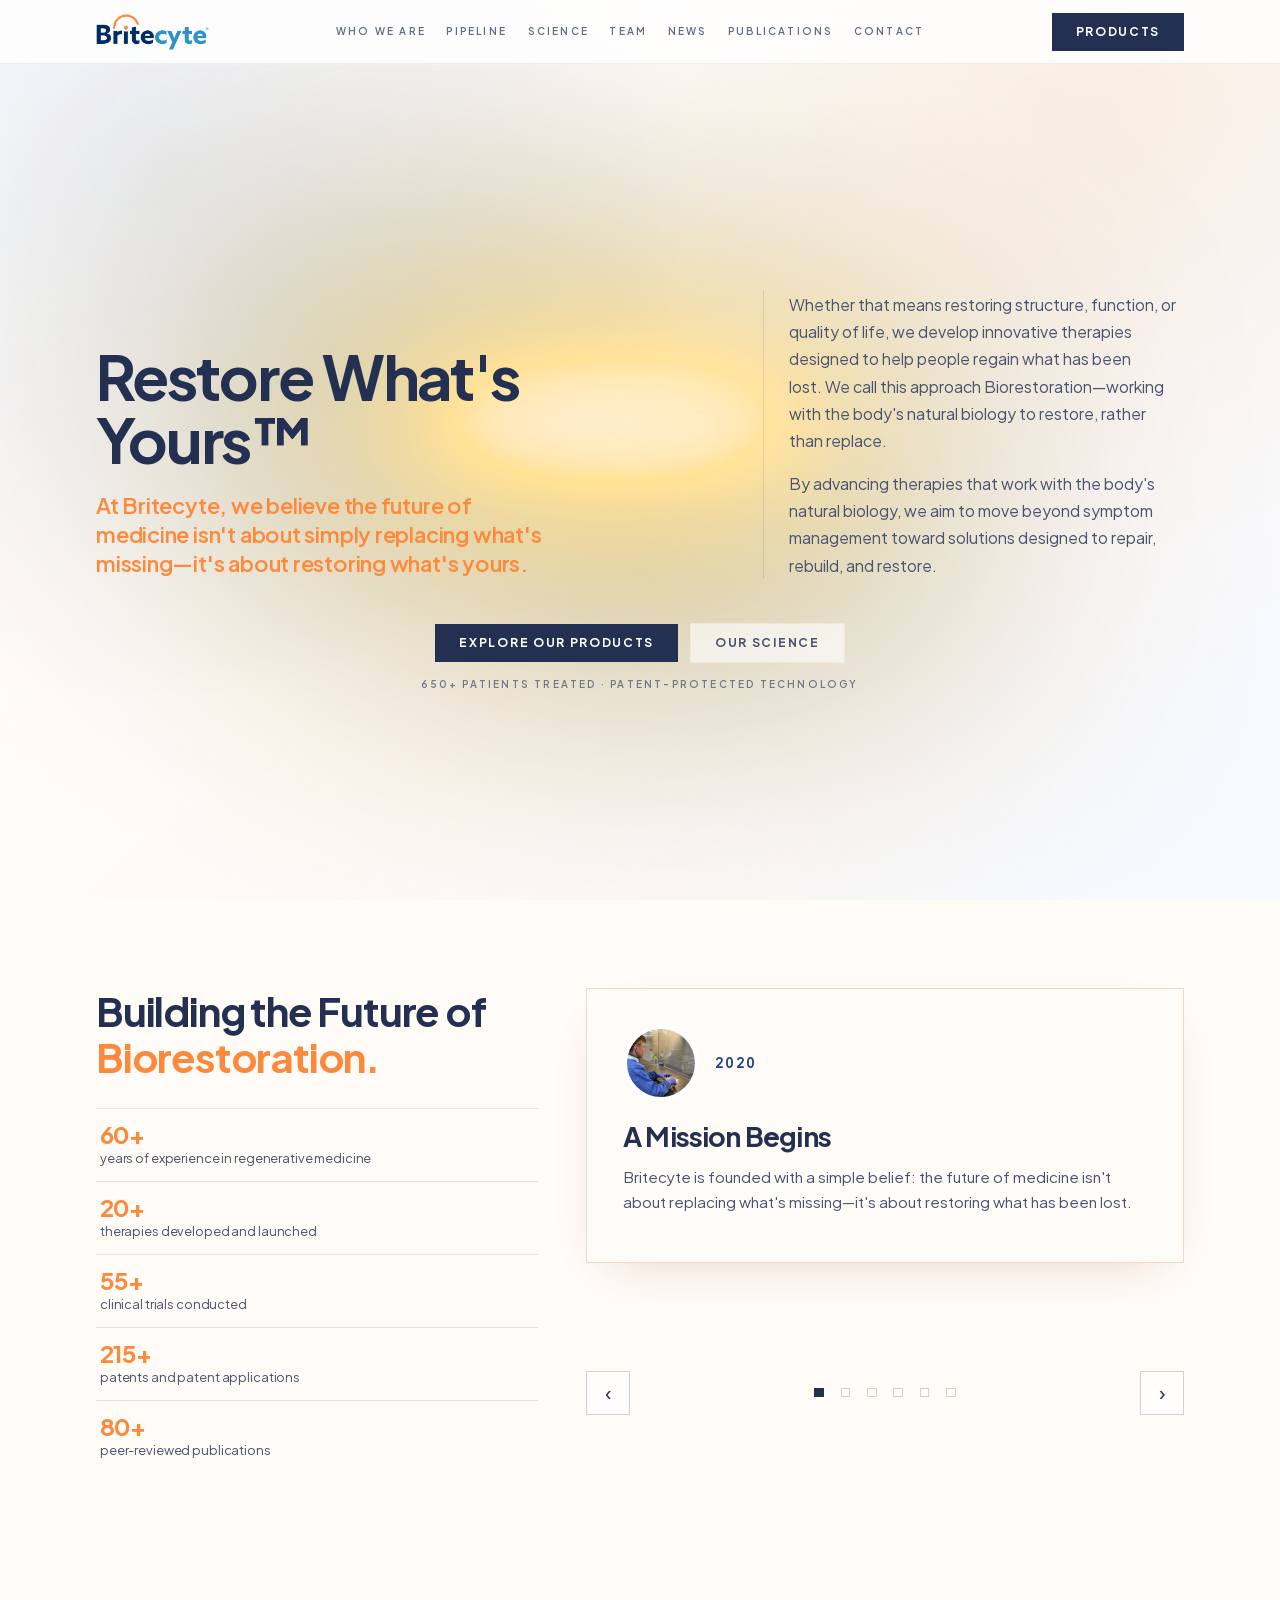
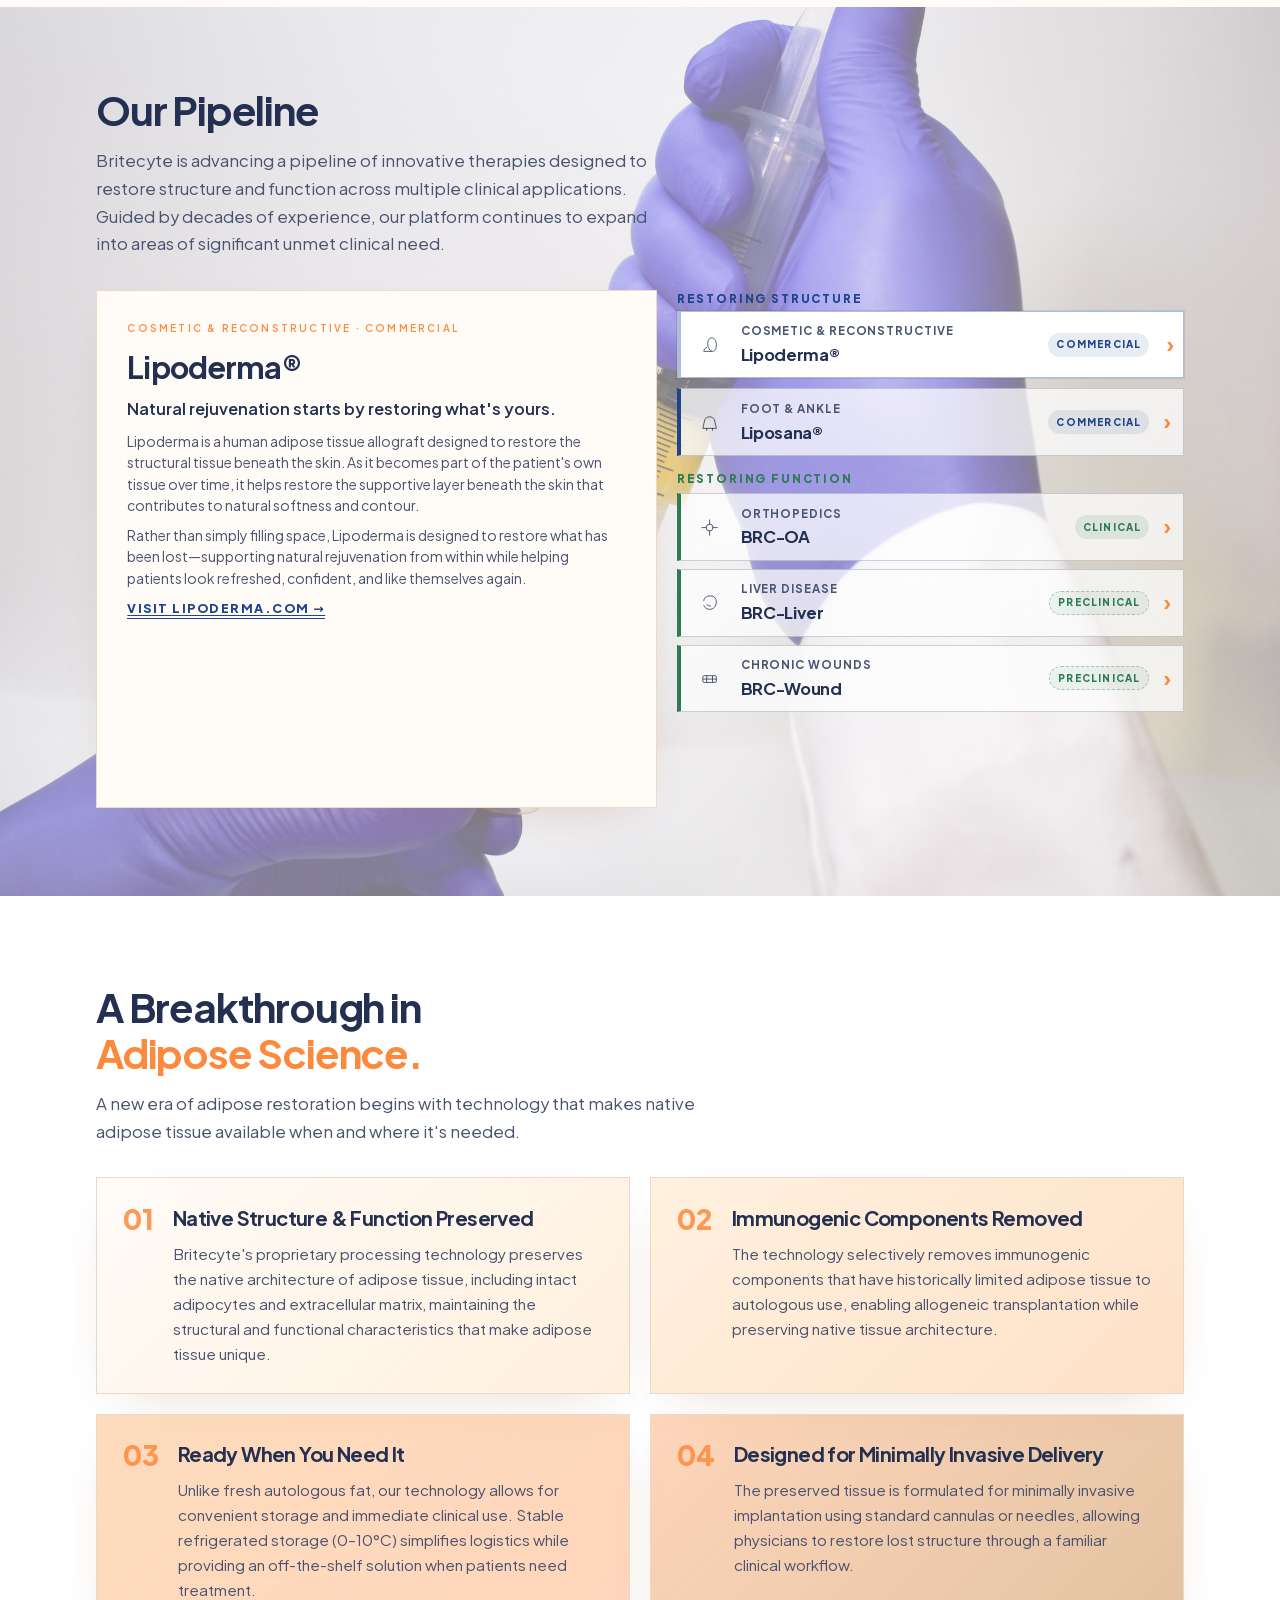
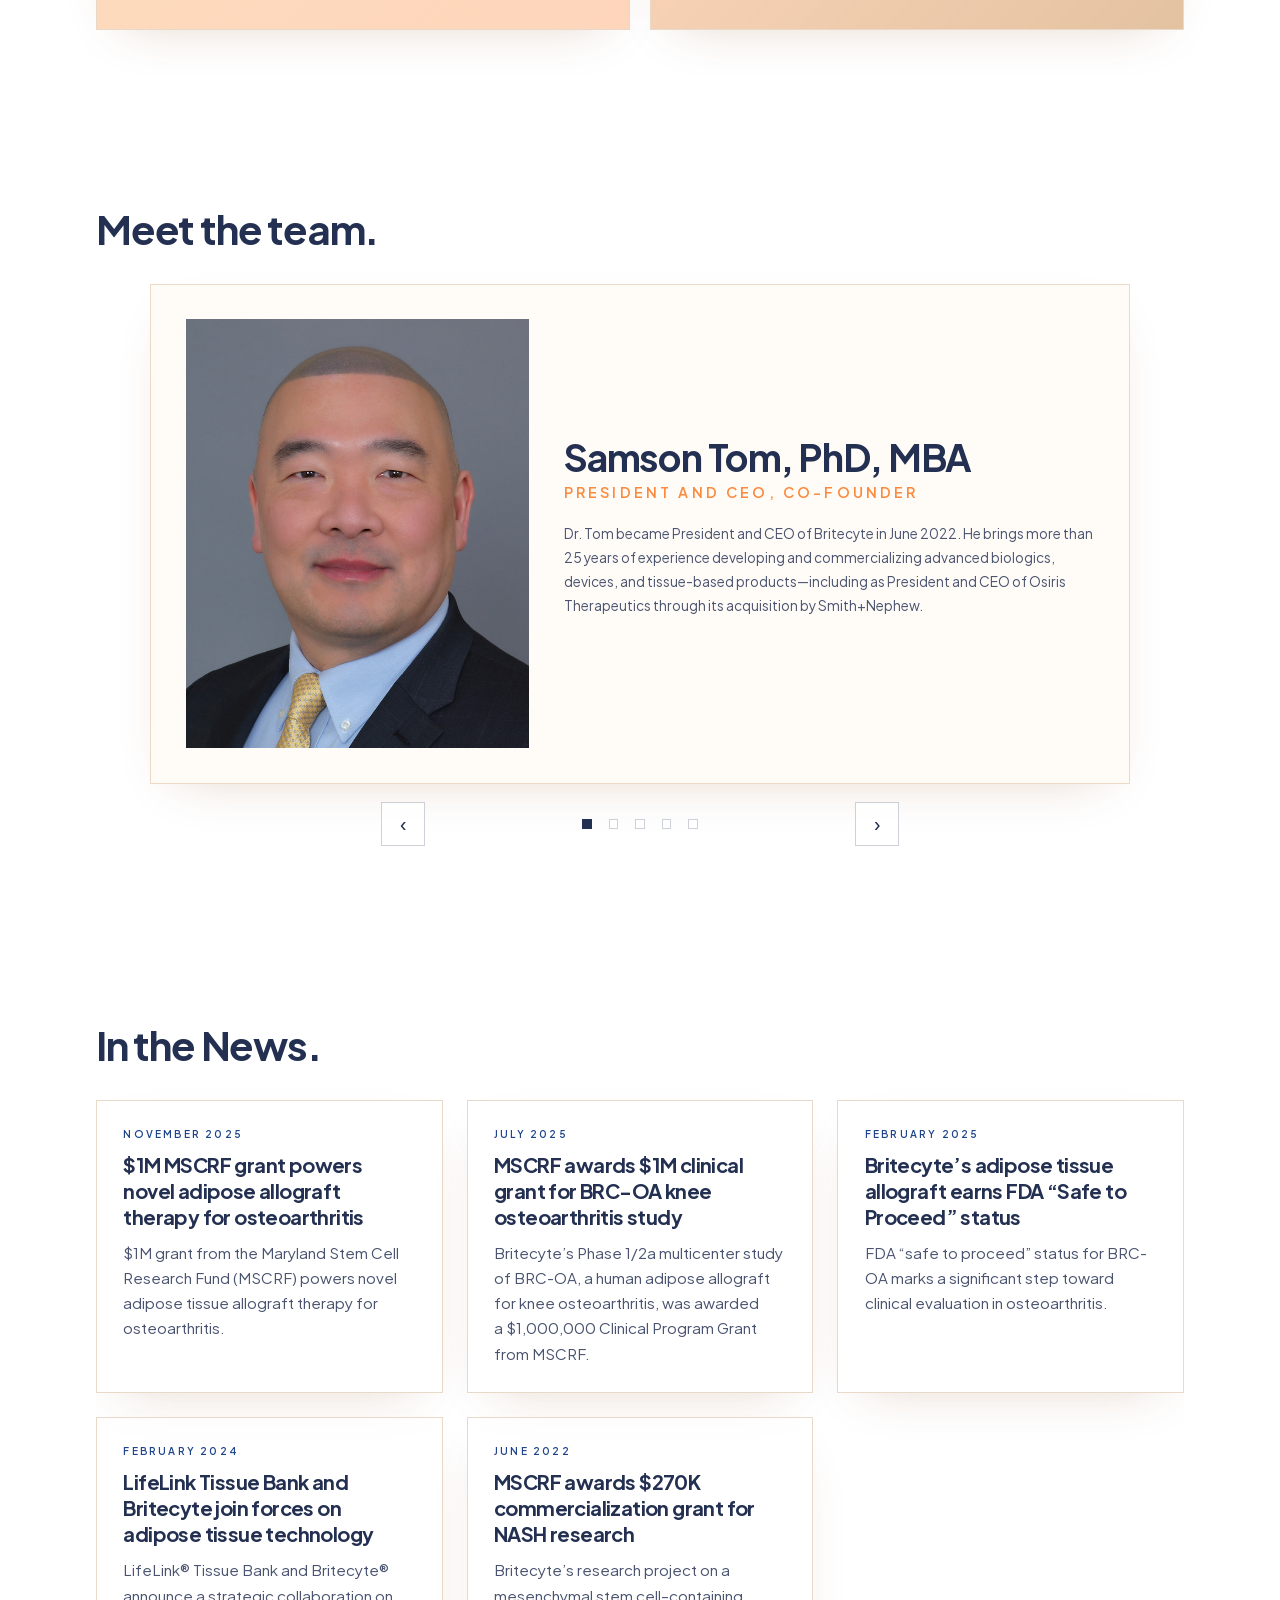
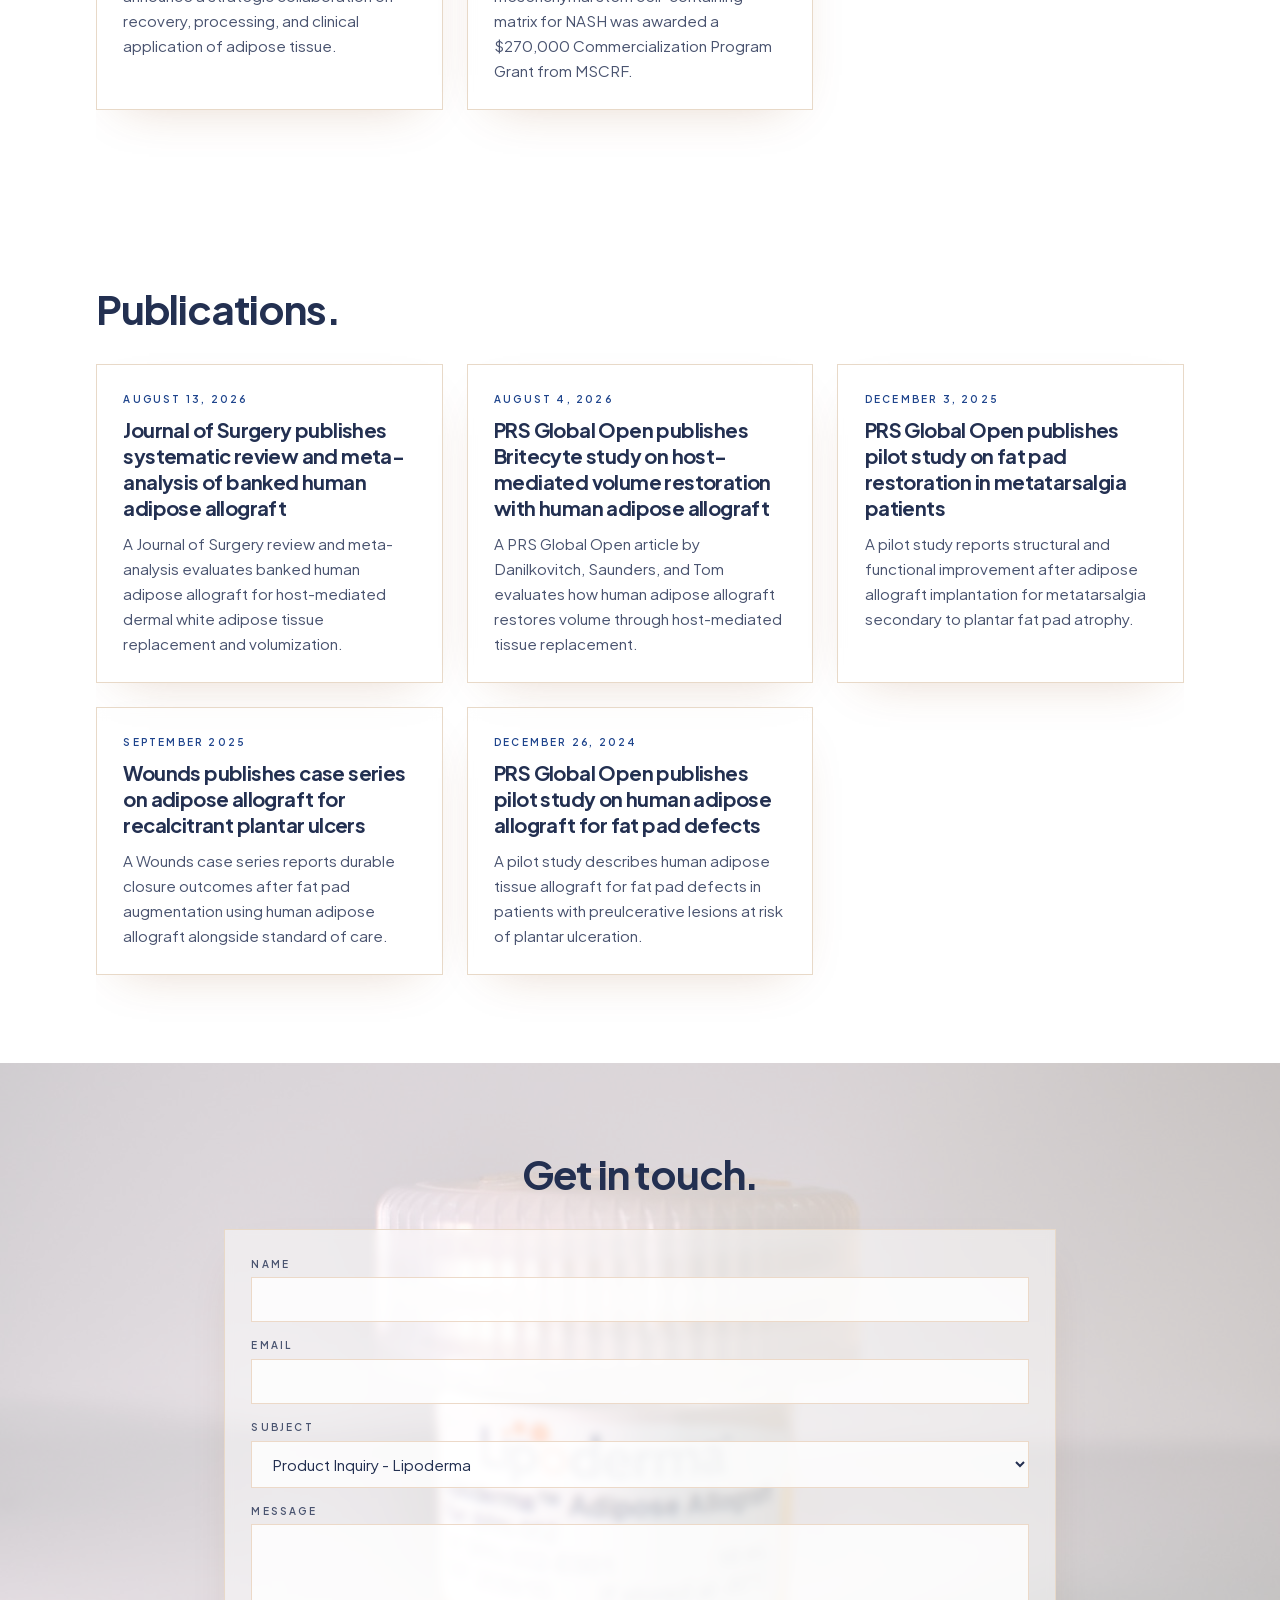
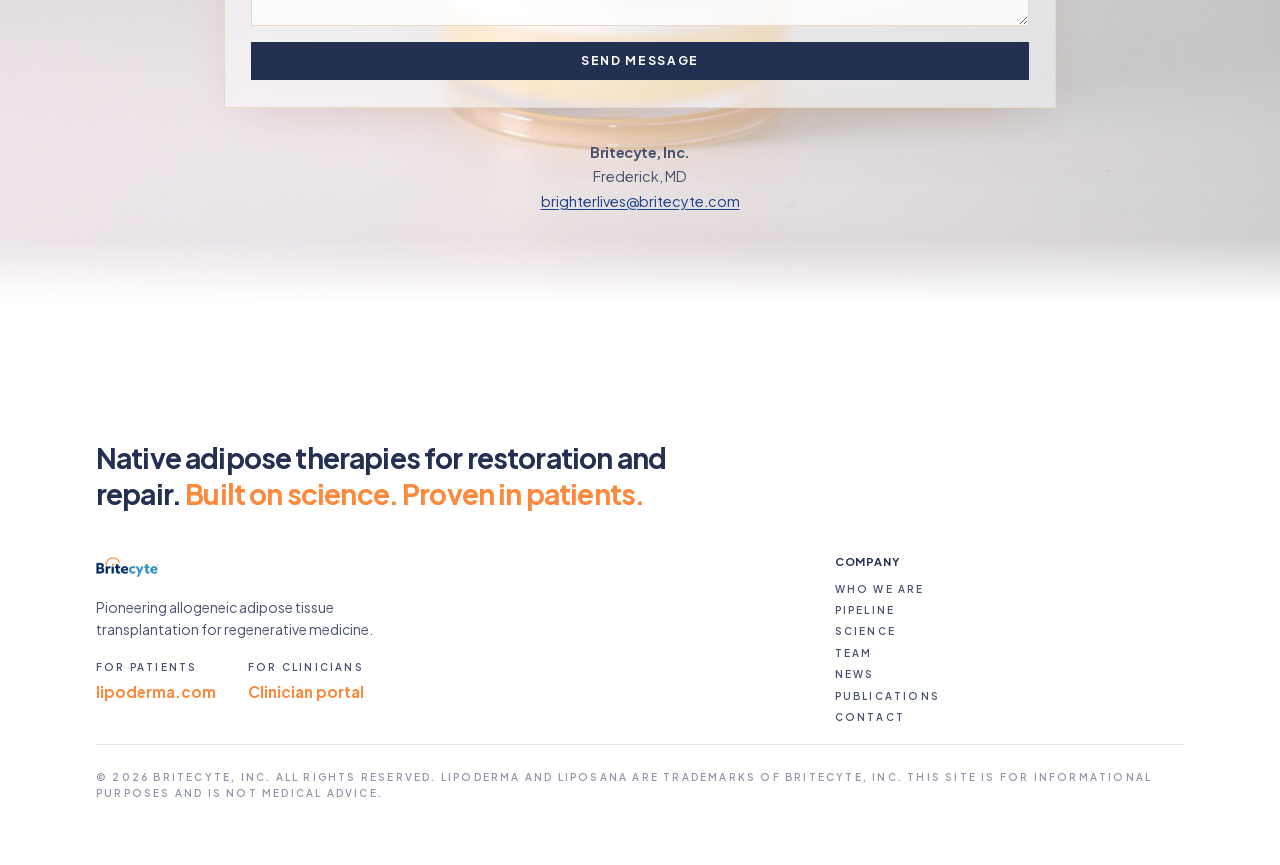
==== commit 56757df2: "checkpoint 2" ====
--- a/index.html
+++ b/index.html
@@ -19,8 +19,8 @@
   <meta name="twitter:description" content="Britecyte develops innovative therapies designed to restore structure, function, and quality of life by working with the body's natural biology." />
   <meta name="twitter:image" content="https://britecyte.com/assets/products/og-withdrawal-syringe.jpg" />
   <link rel="preload" as="image" href="assets/logos/britecyte-logo.png" />
-  <link rel="stylesheet" href="css/styles.css?v=20261022i" />
-  <link rel="stylesheet" href="css/hybrid-home.css?v=20261022o" />
+  <link rel="stylesheet" href="css/styles.css?v=20261024b" />
+  <link rel="stylesheet" href="css/hybrid-home.css?v=20261024b" />
 </head>
 <body>
   <div class="site-surface">
@@ -51,7 +51,8 @@
 
     <main class="site-main">
       <!-- Hero -->
-      <section id="hero" class="hero section-motif-host" data-motif-key="hero">
+      <section class="hero section-motif-host" data-section="hero" data-motif-key="hero">
+        <span id="hero" class="scroll-target" aria-hidden="true"></span>
         <div class="hero-grid">
           <div class="hero-copy reveal">
             <h1 class="hero-headline font-display">
@@ -72,7 +73,8 @@
       </section>
 
       <!-- Who We Are: journey carousel + proof stats -->
-      <section id="about" class="section section-cream section-motif-host" data-motif-key="about">
+      <section class="section section-cream section-motif-host" data-section="about" data-motif-key="about">
+        <span id="about" class="scroll-target" aria-hidden="true"></span>
         <div class="container">
           <div class="about-stage reveal">
             <div class="about-aside">
@@ -152,8 +154,8 @@
       </section>
 
       <!-- Pipeline: interactive map -->
-      <section id="pipeline" class="section section-motif-host products-section section-with-photo" data-motif-key="products">
-        <span id="products" aria-hidden="true"></span>
+      <section class="section section-motif-host products-section section-with-photo" data-section="pipeline" data-motif-key="products">
+        <span id="pipeline" class="scroll-target" aria-hidden="true"></span>
         <div class="products-bg" aria-hidden="true">
           <div class="products-bg-frame">
             <img src="assets/products/withdrawal-syringe.jpg" alt="" class="products-bg-photo" width="2400" height="2084" />
@@ -196,7 +198,8 @@
       </section>
 
       <!-- Science: adipose platform pathway -->
-      <section id="platform" class="section section-cream section-motif-host" data-motif-key="platform">
+      <section class="section section-cream section-motif-host" data-section="platform" data-motif-key="platform">
+        <span id="platform" class="scroll-target" aria-hidden="true"></span>
         <div class="container">
           <div class="section-header reveal">
             <h2 class="section-title font-display">A Breakthrough in <span class="text-bronze-deep">Adipose Science.</span></h2>
@@ -237,7 +240,8 @@
       </section>
 
       <!-- Team -->
-      <section id="team" class="section">
+      <section class="section" data-section="team">
+        <span id="team" class="scroll-target" aria-hidden="true"></span>
         <div class="container">
           <div class="section-header reveal"><h2 class="section-title font-display">Meet the team.</h2></div>
           <div class="team-data" data-team-data hidden>
@@ -279,7 +283,8 @@
       </section>
 
       <!-- News -->
-      <section id="news" class="section section-cream section-motif-host" data-motif-key="news">
+      <section class="section section-cream section-motif-host" data-section="news" data-motif-key="news">
+        <span id="news" class="scroll-target" aria-hidden="true"></span>
         <div class="container">
           <div class="section-header reveal">
             <h2 class="section-title font-display">In the News.</h2>
@@ -289,7 +294,8 @@
       </section>
 
       <!-- Publications -->
-      <section id="publications" class="section section-motif-host">
+      <section class="section section-motif-host" data-section="publications">
+        <span id="publications" class="scroll-target" aria-hidden="true"></span>
         <div class="container">
           <div class="section-header reveal">
             <h2 class="section-title font-display">Publications.</h2>
@@ -299,7 +305,8 @@
       </section>
 
       <!-- Contact -->
-      <section id="contact" class="section section-motif-host section-with-photo" data-motif-key="contact">
+      <section class="section section-motif-host section-with-photo" data-section="contact" data-motif-key="contact">
+        <span id="contact" class="scroll-target" aria-hidden="true"></span>
         <div class="products-bg" aria-hidden="true">
           <div class="products-bg-frame">
             <img src="assets/products/lipoderma-10cc-jar-45.jpg" alt="" class="products-bg-photo" width="1280" height="1600" />
@@ -401,10 +408,10 @@
     <a href="#publications">Publications</a>
     <a href="#contact">Contact</a>
   </nav>
-  <script type="module" src="js/main.js?v=20261022i"></script>
-  <script type="module" src="js/news-split.js?v=20261022m"></script>
+  <script type="module" src="js/main.js?v=20261023a"></script>
+  <script type="module" src="js/news-split.js?v=20261023a"></script>
   <script type="module" src="js/journey-carousel.js?v=20261022b"></script>
-  <script type="module" src="js/team-spotlight.js?v=20261022b"></script>
-  <script type="module" src="js/scroll-spy.js?v=20261022n"></script>
+  <script type="module" src="js/team-spotlight.js?v=20261024b"></script>
+  <script type="module" src="js/scroll-spy.js?v=20261024b"></script>
 </body>
 </html>
--- a/css/styles.css
+++ b/css/styles.css
@@ -60,8 +60,7 @@
 }
 
 html {
-  scroll-behavior: smooth;
-  scroll-padding-top: var(--site-header-h);
+  scroll-behavior: auto;
   -webkit-text-size-adjust: 100%;
 }
 
@@ -324,6 +323,16 @@
   padding-block: var(--section-padding);
   position: relative;
   overflow-x: clip;
+}
+
+/* Zero-height anchor positioned above the section so that ANY scroll method
+   (scrollTo, scrollIntoView, hash nav) lands the section flush under the header. */
+.scroll-target {
+  position: absolute;
+  top: calc(-1 * var(--site-header-h));
+  width: 0;
+  height: 0;
+  pointer-events: none;
 }
 
 /* Stacked sections: keep total gap ~ one section pad, not two */
@@ -1397,22 +1406,22 @@
 }
 
 /* Contact jar — centered 4:5 plate */
-#contact .products-bg-photo {
+[data-section="contact"] .products-bg-photo {
   object-position: center center;
 }
 
-#about .products-bg-photo {
+[data-section="about"] .products-bg-photo {
   object-position: 78% 45%;
 }
 
-#products .products-bg-photo {
+[data-section="pipeline"] .products-bg-photo {
   object-position: 45% 50%;
 }
 
 /* MOBILE PHOTO FRAMING — easy revert: delete this whole media block */
 @media (max-width: 767px) {
   /* Full-bleed section background, matching the other photo sections. */
-  #about .products-bg-photo {
+  [data-section="about"] .products-bg-photo {
     width: 100%;
     height: 100%;
     object-fit: cover;
@@ -1422,11 +1431,11 @@
     transform: none;
   }
 
-  #products .products-bg-photo {
+  [data-section="pipeline"] .products-bg-photo {
     object-position: 40% 52%;
   }
 
-  #contact .products-bg-photo {
+  [data-section="contact"] .products-bg-photo {
     object-position: center center;
     transform: none;
   }
@@ -2365,6 +2374,13 @@
 .reveal.is-visible {
   opacity: 1;
   transform: translateY(0);
+}
+
+/* Direct hash / programmatic landing: paint immediately, no transition lag. */
+.is-direct-target .reveal {
+  opacity: 1;
+  transform: none;
+  transition: none;
 }
 
 .reveal-delay-1 {
@@ -4075,7 +4091,7 @@
   line-height: 1.6;
 }
 
-.is-panel-app #contact .products-bg-photo {
+.is-panel-app [data-section="contact"] .products-bg-photo {
   object-position: 72% 48%;
   opacity: 0.72;
 }
--- a/css/hybrid-home.css
+++ b/css/hybrid-home.css
@@ -10,8 +10,7 @@
 }
 
 html {
-  scroll-behavior: smooth;
-  scroll-padding-top: var(--site-header-h);
+  scroll-behavior: auto;
   overflow-x: clip;
 }
 
@@ -22,17 +21,14 @@
 }
 
 /* ── Sections: min one screen, grow with content, no sideways bleed ── */
-.site-main > section[id] {
+main > section[data-section] {
   box-sizing: border-box;
-  scroll-margin-top: var(--site-header-h);
-  min-height: calc(100svh - var(--site-header-h));
-  min-height: calc(100dvh - var(--site-header-h));
   overflow-x: clip;
   overflow-y: visible;
 }
 
-.site-main > section[id] > .container,
-.site-main > section[id] > .hero-grid {
+main > section[data-section] > .container,
+main > section[data-section] > .hero-grid {
   width: 100%;
   max-width: var(--container-max);
   min-width: 0;
@@ -40,9 +36,7 @@
   box-sizing: border-box;
 }
 
-.site-main #about {
-  min-height: calc(100svh - var(--site-header-h)) !important;
-  min-height: calc(100dvh - var(--site-header-h)) !important;
+.site-main [data-section="about"] {
   background-color: var(--color-cream);
   isolation: isolate;
   z-index: 2;
@@ -50,7 +44,7 @@
   box-shadow: 0 8px 0 0 var(--color-cream);
 }
 
-.site-main #pipeline {
+.site-main [data-section="pipeline"] {
   z-index: 1;
   overflow-x: clip;
   overflow-y: visible;
@@ -64,14 +58,14 @@
 }
 
 /* Hero: first screen */
-.site-main #hero {
+.site-main [data-section="hero"] {
   display: flex;
   align-items: center;
-  min-height: calc(100svh - var(--site-header-h)) !important;
+  min-height: calc(100svh - var(--site-header-h));
   padding-block: clamp(2rem, 5vw, 3.5rem);
 }
 
-.site-main #hero .hero-grid {
+.site-main [data-section="hero"] .hero-grid {
   width: 100%;
 }
 
@@ -189,7 +183,7 @@
 }
 
 .journey-arrow,
-#team .team-arrow {
+[data-section="team"] .team-arrow {
   width: 2.75rem;
   height: 2.75rem;
   border: 1px solid var(--control-border);
@@ -203,21 +197,21 @@
 }
 
 .journey-arrow:hover,
-#team .team-arrow:hover {
+[data-section="team"] .team-arrow:hover {
   border-color: var(--color-flame);
   color: var(--color-flame);
   background: var(--control-hover-fill);
 }
 
 .journey-dots,
-#team .team-dots {
+[data-section="team"] .team-dots {
   display: flex;
   gap: 0.15rem;
   margin-inline: auto;
 }
 
 .journey-dot,
-#team .team-dot {
+[data-section="team"] .team-dot {
   position: relative;
   width: 1.5rem;
   height: 1.5rem;
@@ -228,7 +222,7 @@
 }
 
 .journey-dot::after,
-#team .team-dot::after {
+[data-section="team"] .team-dot::after {
   content: "";
   position: absolute;
   inset: 0.45rem;
@@ -238,7 +232,7 @@
 }
 
 .journey-dot.is-active::after,
-#team .team-dot.is-active::after {
+[data-section="team"] .team-dot.is-active::after {
   background: var(--color-ink);
   border-color: var(--color-ink);
 }
@@ -249,7 +243,7 @@
   gap: clamp(1.75rem, 4vw, 3rem);
   grid-template-columns: minmax(0, 0.85fr) minmax(0, 1.15fr);
   align-items: start;
-  margin-top: clamp(2rem, 4vw, 3rem);
+  margin-top: 0;
 }
 
 .about-aside .section-title {
@@ -405,7 +399,7 @@
 }
 
 /* ── Team (~10% smaller card) ── */
-#team .team-feature {
+[data-section="team"] .team-feature {
   display: grid;
   grid-template-columns: minmax(10.8rem, 37.8%) minmax(0, 1fr);
   gap: clamp(1.35rem, 2.7vw, 2.475rem);
@@ -420,13 +414,13 @@
   box-shadow: var(--shadow-lift);
 }
 
-#team .team-feature-photo {
+[data-section="team"] .team-feature-photo {
   aspect-ratio: 4 / 5;
   overflow: hidden;
   background: var(--photo-placeholder);
 }
 
-#team .team-feature-photo img {
+[data-section="team"] .team-feature-photo img {
   width: 100%;
   height: 100%;
   object-fit: cover;
@@ -434,14 +428,14 @@
   display: block;
 }
 
-#team .team-feature-copy {
+[data-section="team"] .team-feature-copy {
   display: flex;
   flex-direction: column;
   justify-content: center;
   min-width: 0;
 }
 
-#team .team-feature-name {
+[data-section="team"] .team-feature-name {
   margin: 0 0 0.36rem;
   color: var(--color-ink);
   font-size: clamp(1.62rem, 3.06vw, 2.34rem);
@@ -449,20 +443,20 @@
   letter-spacing: -0.03em;
 }
 
-#team .team-feature-role {
+[data-section="team"] .team-feature-role {
   margin: 0 0 1.125rem;
   color: var(--color-orange-bright);
   font-size: 0.9em;
 }
 
-#team .team-feature-bio p {
+[data-section="team"] .team-feature-bio p {
   margin: 0 0 0.765rem;
   color: var(--color-ink-soft);
   font-size: clamp(0.855rem, 0.99vw, 0.945rem);
   line-height: 1.75;
 }
 
-#team .team-controls {
+[data-section="team"] .team-controls {
   display: flex;
   align-items: center;
   gap: 0.9rem;
@@ -599,7 +593,7 @@
 
 /* ── Hero desktop split ── */
 @media (min-width: 900px) {
-  .site-main #hero {
+  .site-main [data-section="hero"] {
     padding-block: clamp(3rem, 6vw, 5rem) clamp(2.5rem, 4.5vw, 4rem);
   }
 
@@ -664,7 +658,7 @@
     grid-template-columns: 1fr;
   }
 
-  #team .team-feature {
+  [data-section="team"] .team-feature {
     grid-template-columns: 1fr;
     gap: 1.125rem;
     padding: 1.125rem;
@@ -672,12 +666,12 @@
     max-width: 92%;
   }
 
-  #team .team-feature-photo {
+  [data-section="team"] .team-feature-photo {
     aspect-ratio: 16 / 11;
     max-height: 18rem;
   }
 
-  #team .team-feature-name {
+  [data-section="team"] .team-feature-name {
     font-size: clamp(1.44rem, 5.4vw, 1.8rem);
   }
 }
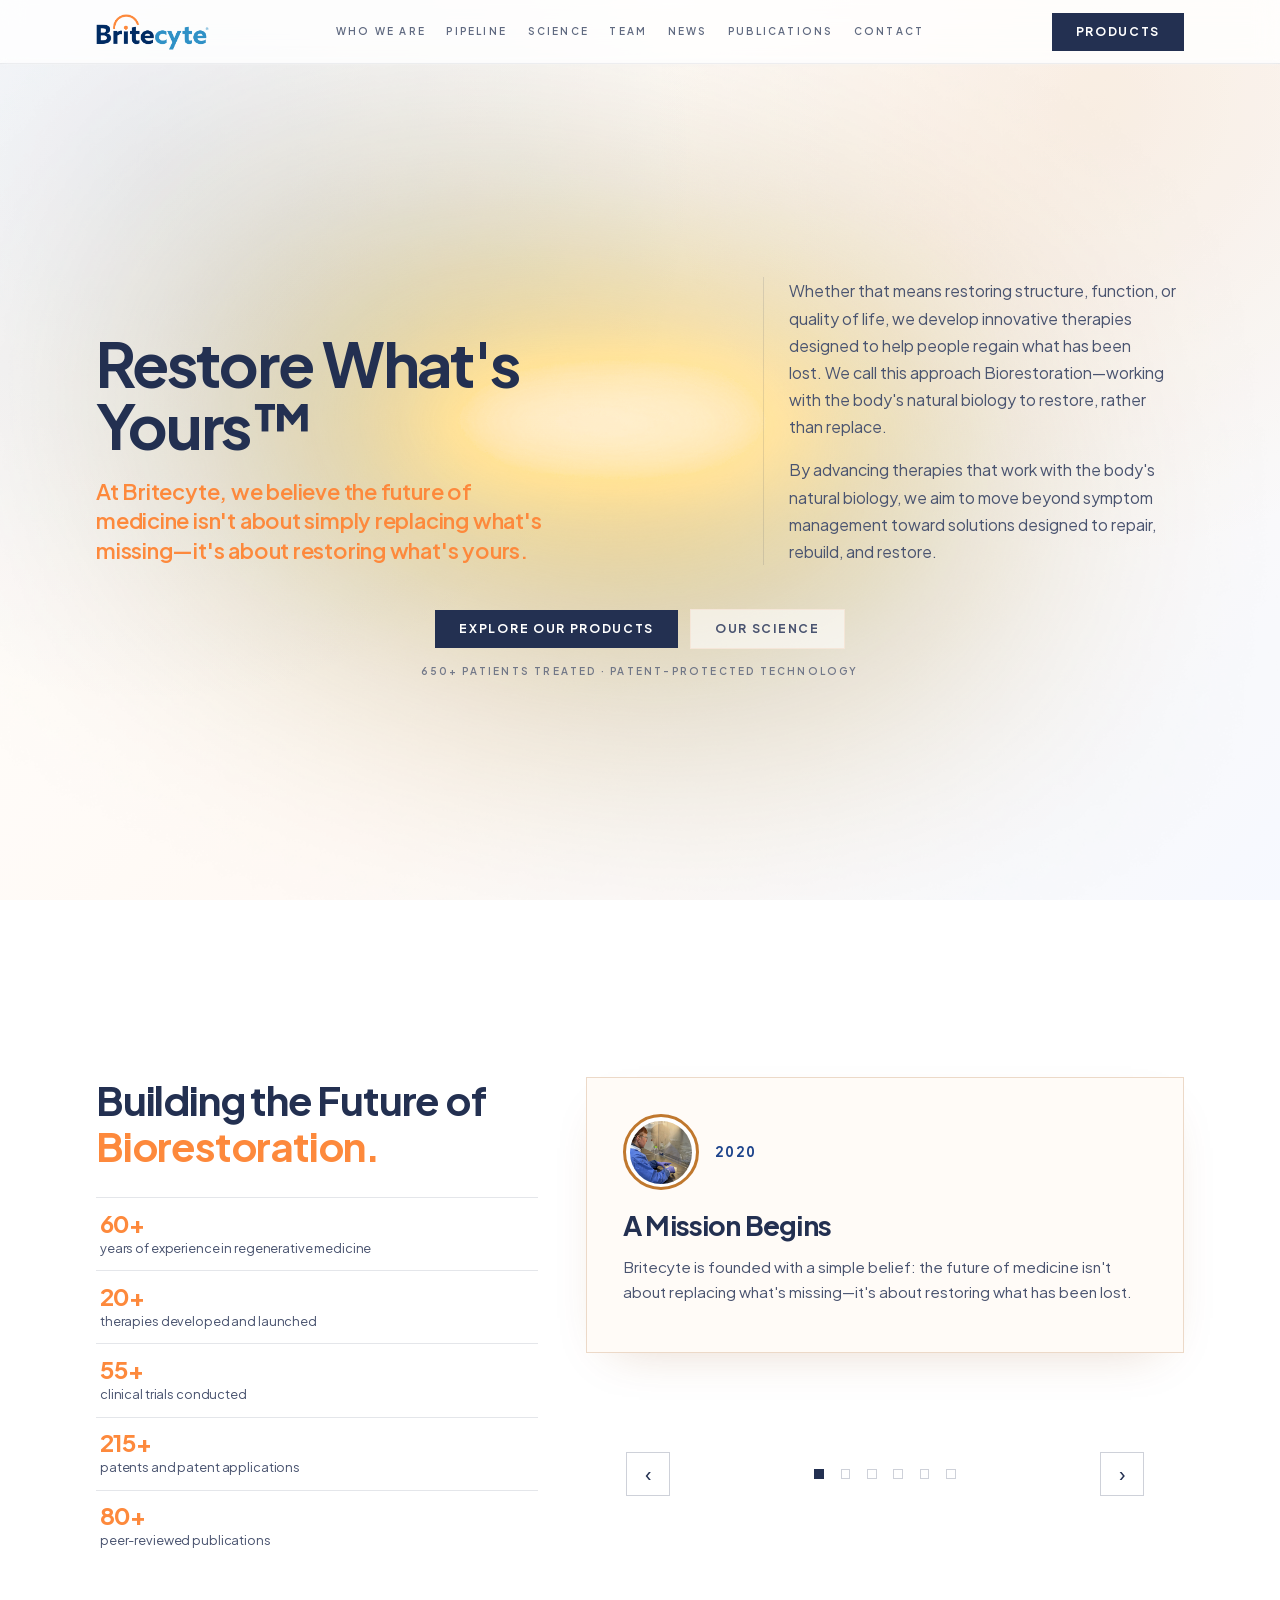
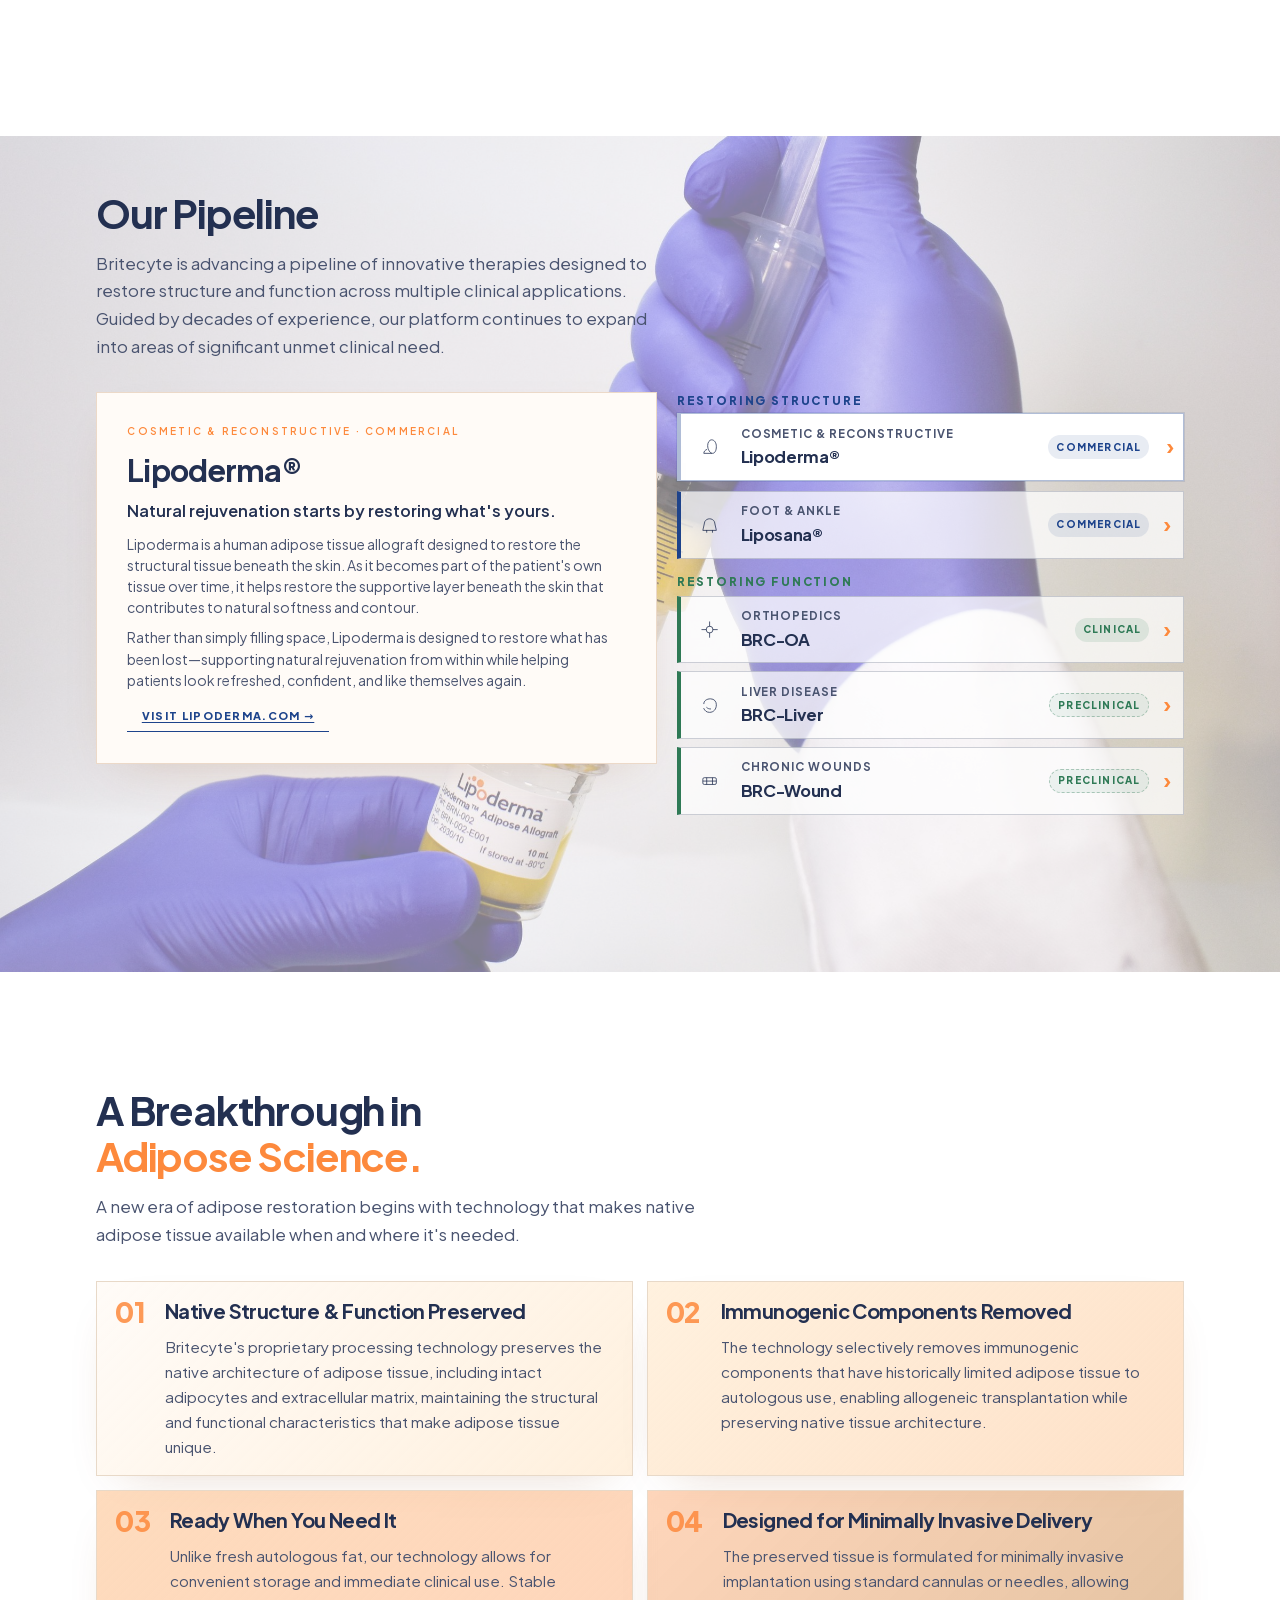
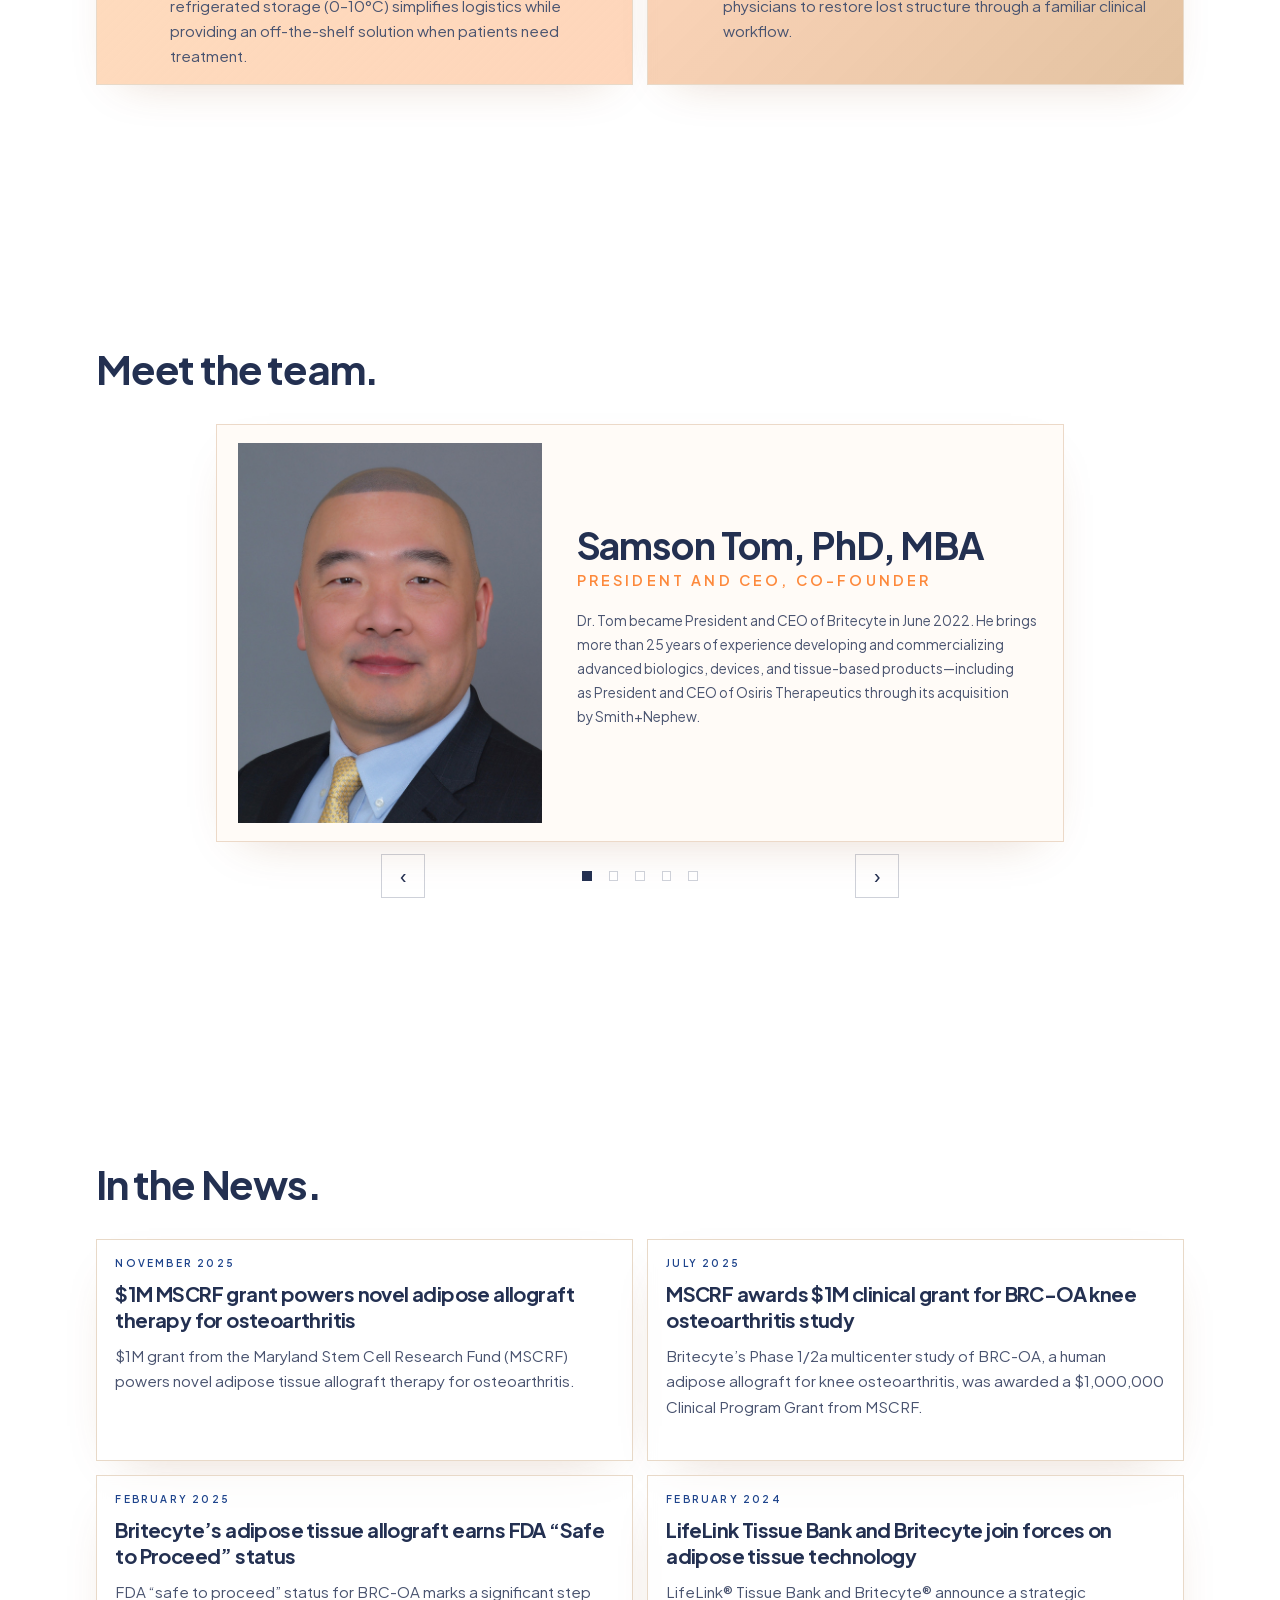
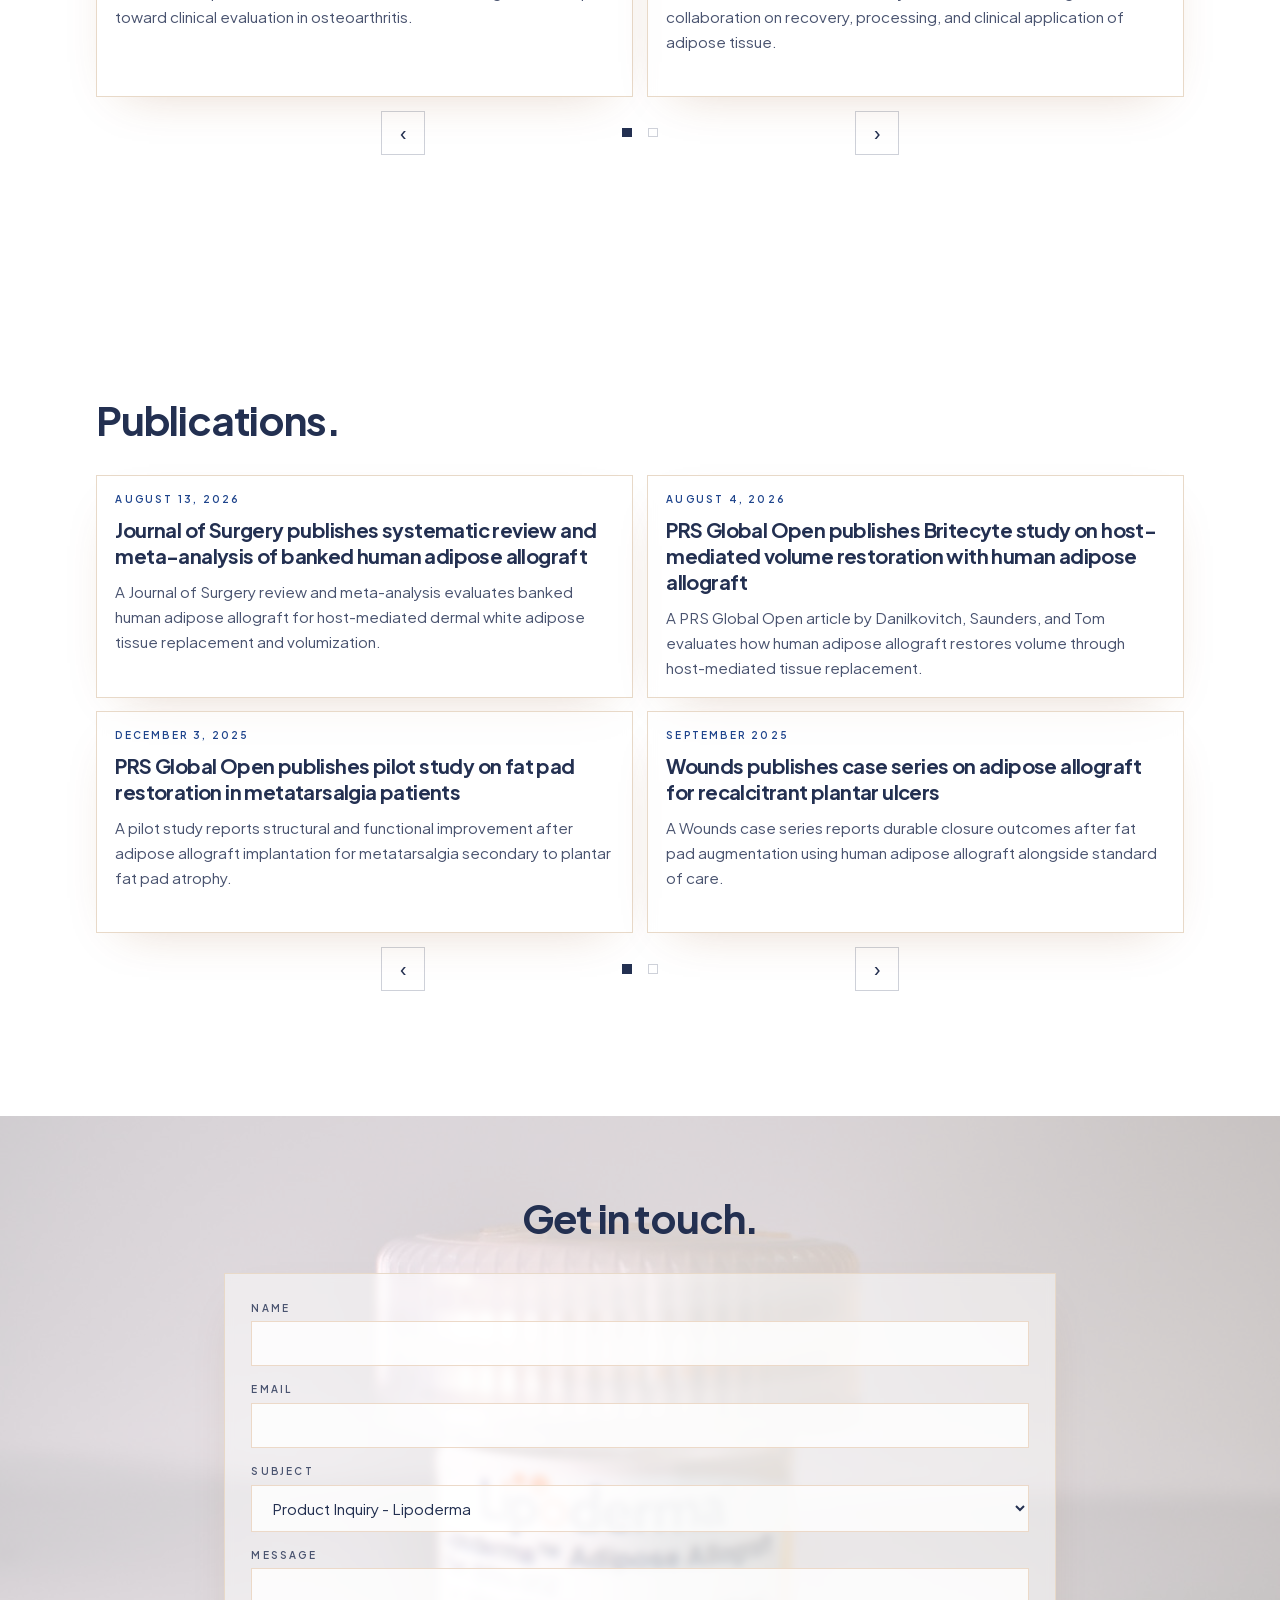
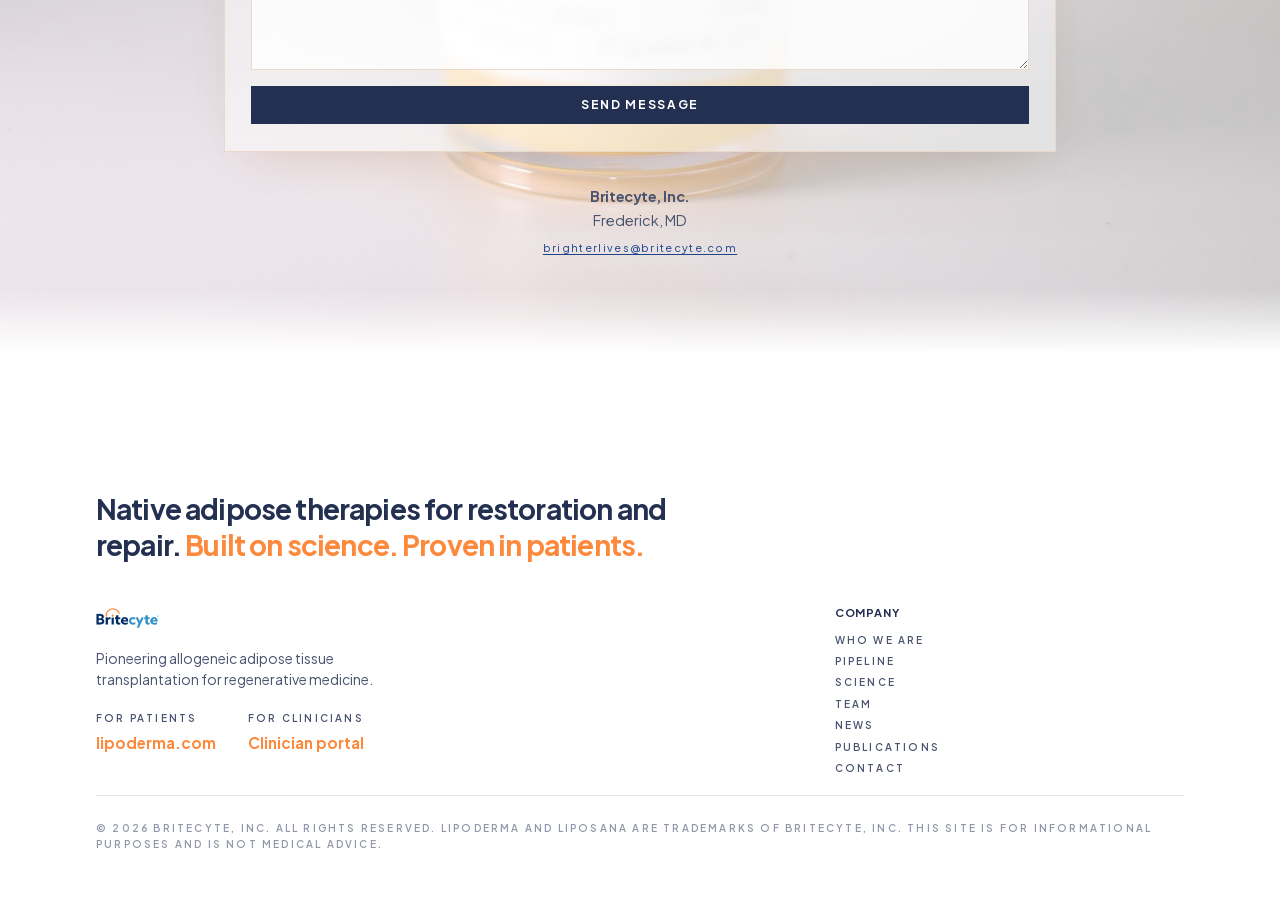
==== commit aef150fa: "Simplify the homepage so each section, carousel, and nav stop behaves consistently. Drop the abandon" ====
--- a/index.html
+++ b/index.html
@@ -19,8 +19,8 @@
   <meta name="twitter:description" content="Britecyte develops innovative therapies designed to restore structure, function, and quality of life by working with the body's natural biology." />
   <meta name="twitter:image" content="https://britecyte.com/assets/products/og-withdrawal-syringe.jpg" />
   <link rel="preload" as="image" href="assets/logos/britecyte-logo.png" />
-  <link rel="stylesheet" href="css/styles.css?v=20261024b" />
-  <link rel="stylesheet" href="css/hybrid-home.css?v=20261024b" />
+  <link rel="stylesheet" href="css/styles.css?v=20261023r" />
+  <link rel="stylesheet" href="css/hybrid-home.css?v=20261023s" />
 </head>
 <body>
   <div class="site-surface">
@@ -51,8 +51,7 @@
 
     <main class="site-main">
       <!-- Hero -->
-      <section class="hero section-motif-host" data-section="hero" data-motif-key="hero">
-        <span id="hero" class="scroll-target" aria-hidden="true"></span>
+      <section id="hero" class="hero section-motif-host" data-section="hero" data-motif-key="hero">
         <div class="hero-grid">
           <div class="hero-copy reveal">
             <h1 class="hero-headline font-display">
@@ -73,8 +72,7 @@
       </section>
 
       <!-- Who We Are: journey carousel + proof stats -->
-      <section class="section section-cream section-motif-host" data-section="about" data-motif-key="about">
-        <span id="about" class="scroll-target" aria-hidden="true"></span>
+      <section id="about" class="section section-cream section-motif-host" data-section="about" data-motif-key="about">
         <div class="container">
           <div class="about-stage reveal">
             <div class="about-aside">
@@ -154,8 +152,7 @@
       </section>
 
       <!-- Pipeline: interactive map -->
-      <section class="section section-motif-host products-section section-with-photo" data-section="pipeline" data-motif-key="products">
-        <span id="pipeline" class="scroll-target" aria-hidden="true"></span>
+      <section id="pipeline" class="section section-motif-host products-section section-with-photo" data-section="pipeline" data-motif-key="products">
         <div class="products-bg" aria-hidden="true">
           <div class="products-bg-frame">
             <img src="assets/products/withdrawal-syringe.jpg" alt="" class="products-bg-photo" width="2400" height="2084" />
@@ -198,8 +195,7 @@
       </section>
 
       <!-- Science: adipose platform pathway -->
-      <section class="section section-cream section-motif-host" data-section="platform" data-motif-key="platform">
-        <span id="platform" class="scroll-target" aria-hidden="true"></span>
+      <section id="platform" class="section section-cream section-motif-host" data-section="platform" data-motif-key="platform">
         <div class="container">
           <div class="section-header reveal">
             <h2 class="section-title font-display">A Breakthrough in <span class="text-bronze-deep">Adipose Science.</span></h2>
@@ -240,8 +236,7 @@
       </section>
 
       <!-- Team -->
-      <section class="section" data-section="team">
-        <span id="team" class="scroll-target" aria-hidden="true"></span>
+      <section id="team" class="section" data-section="team">
         <div class="container">
           <div class="section-header reveal"><h2 class="section-title font-display">Meet the team.</h2></div>
           <div class="team-data" data-team-data hidden>
@@ -254,7 +249,7 @@
                 <div class="team-data-bio"><p>Dr. Danilkovitch founded Britecyte in 2020 and leads its scientific vision in regenerative medicine. At Osiris Therapeutics she helped develop Prochymal®, BIO4™, Cartiform®, Grafix®, and Stravix™—with 30+ years of experience, 55 patents, and 60 publications across academia, government, and industry.</p></div>
               </template>
               <template data-leader="2" data-photo="assets/team/molly-saunders.jpg" data-alt="Portrait of Molly Saunders">
-                <span class="type-sr">Molly Saunders</span><span class="type-sr"> Vice President, Sales and Marketing</span>
+                <span class="type-sr">Molly Saunders</span><span class="type-sr"> VP, Customer Engagement</span>
                 <div class="team-data-bio"><p>Molly Saunders joined Britecyte in January 2024. Previously Senior Manager of Clinical Operations at Osiris Therapeutics, she managed multi-center tissue-based studies and co-authored publications supporting market access and reimbursement before consulting in life sciences at Alvarez & Marsal.</p></div>
               </template>
               <template data-leader="3" data-photo="assets/team/lisa-rodemann.jpg" data-alt="Portrait of Lisa Rodemann">
@@ -266,7 +261,8 @@
                 <div class="team-data-bio"><p>Peter Friedli has led Swiss venture capital firm Friedli Corporate Finance AG since 1986, investing in more than 170 high-tech and biotechnology companies. He co-founded and chaired Osiris Therapeutics and was its major shareholder.</p></div>
               </template>
           </div>
-          <div class="team-feature surface reveal reveal-delay-1" data-team-spotlight>
+          <div class="team-stage reveal reveal-delay-1">
+          <div class="team-feature surface" data-team-spotlight>
             <div class="team-feature-photo"><img data-spot-img src="" alt="" /></div>
             <div class="team-feature-copy">
               <h3 class="team-feature-name font-display" data-spot-name></h3>
@@ -274,17 +270,17 @@
               <div class="team-feature-bio" data-spot-bio></div>
             </div>
           </div>
-          <div class="team-controls reveal reveal-delay-1">
+          <div class="team-controls">
             <button type="button" class="team-arrow" data-team-prev aria-label="Previous team member">&#8249;</button>
             <div class="team-dots" data-team-dots></div>
             <button type="button" class="team-arrow" data-team-next aria-label="Next team member">&#8250;</button>
           </div>
+          </div>
         </div>
       </section>
 
       <!-- News -->
-      <section class="section section-cream section-motif-host" data-section="news" data-motif-key="news">
-        <span id="news" class="scroll-target" aria-hidden="true"></span>
+      <section id="news" class="section section-cream section-motif-host" data-section="news" data-motif-key="news">
         <div class="container">
           <div class="section-header reveal">
             <h2 class="section-title font-display">In the News.</h2>
@@ -294,8 +290,7 @@
       </section>
 
       <!-- Publications -->
-      <section class="section section-motif-host" data-section="publications">
-        <span id="publications" class="scroll-target" aria-hidden="true"></span>
+      <section id="publications" class="section section-motif-host" data-section="publications">
         <div class="container">
           <div class="section-header reveal">
             <h2 class="section-title font-display">Publications.</h2>
@@ -305,8 +300,7 @@
       </section>
 
       <!-- Contact -->
-      <section class="section section-motif-host section-with-photo" data-section="contact" data-motif-key="contact">
-        <span id="contact" class="scroll-target" aria-hidden="true"></span>
+      <section id="contact" class="section section-motif-host section-with-photo" data-section="contact" data-motif-key="contact">
         <div class="products-bg" aria-hidden="true">
           <div class="products-bg-frame">
             <img src="assets/products/lipoderma-10cc-jar-45.jpg" alt="" class="products-bg-photo" width="1280" height="1600" />
@@ -408,10 +402,6 @@
     <a href="#publications">Publications</a>
     <a href="#contact">Contact</a>
   </nav>
-  <script type="module" src="js/main.js?v=20261023a"></script>
-  <script type="module" src="js/news-split.js?v=20261023a"></script>
-  <script type="module" src="js/journey-carousel.js?v=20261022b"></script>
-  <script type="module" src="js/team-spotlight.js?v=20261024b"></script>
-  <script type="module" src="js/scroll-spy.js?v=20261024b"></script>
+  <script type="module" src="js/main.js?v=20261023r"></script>
 </body>
 </html>
--- a/css/styles.css
+++ b/css/styles.css
@@ -20,16 +20,6 @@
   --color-flame: #1e448c;
   --color-orange-bright: #fd893c;
   --color-bronze-deep: var(--color-orange-bright);
-  --brand-wordmark-height-sm: 1.375rem;
-  --brand-wordmark-height-md: 1.75rem;
-  --brand-wordmark-height-lg: 2.25rem;
-  /* Per-brand optical cap heights — artwork crops differ between SVG and PNG */
-  --wordmark-lipoderma-sm: 1.3125rem;
-  --wordmark-liposana-sm: 1.8125rem;
-  --wordmark-lipoderma-md: 1.3125rem;
-  --wordmark-liposana-md: 1.8125rem;
-  --wordmark-lipoderma-lg: 2.25rem;
-  --wordmark-liposana-lg: 3.125rem;
   --color-accent-ring: rgba(30, 68, 140, 0.28);
   --color-hairline: #2330511f;
   --color-border-warm: #ecd9c8;
@@ -147,87 +137,6 @@
   color: var(--color-flame);
 }
 
-/* Shared product wordmark sizing — optical match across Lipoderma SVG & Liposana PNG */
-.brand-wordmark {
-  display: block;
-  height: var(--wordmark-lipoderma-sm);
-  width: auto;
-  max-width: min(100%, 14rem);
-  object-fit: contain;
-  object-position: left center;
-}
-
-.brand-wordmark--liposana {
-  height: var(--wordmark-liposana-sm);
-}
-
-.brand-wordmark--md {
-  height: var(--wordmark-lipoderma-md);
-  max-width: min(100%, 11rem);
-}
-
-.brand-wordmark--md.brand-wordmark--liposana {
-  height: var(--wordmark-liposana-md);
-}
-
-.brand-wordmark--lg {
-  height: var(--wordmark-lipoderma-lg);
-  max-width: min(100%, 16rem);
-}
-
-.brand-wordmark--lg.brand-wordmark--liposana {
-  height: var(--wordmark-liposana-lg);
-}
-
-/* ── Dots (match V3 hierarchy) ─────────────────────────────────────────── */
-.eyebrow-dot,
-.history-dot {
-  display: inline-block;
-  width: 0.625rem;
-  height: 0.625rem;
-  border-radius: 999px;
-  background: var(--color-flame);
-  flex-shrink: 0;
-  position: relative;
-  box-shadow: 0 0 0 0.375rem var(--color-accent-ring);
-  animation: accent-ring-pulse 1.8s ease-in-out infinite;
-  vertical-align: middle;
-}
-
-.eyebrow-dot {
-  margin-right: 0.75rem;
-}
-
-/* Section titles — solid dot only, no pulsing ring */
-.section-header .eyebrow-dot,
-.hero-eyebrow .eyebrow-dot,
-.contact-block>.microtype .eyebrow-dot,
-.page-hero .microtype .eyebrow-dot {
-  box-shadow: none;
-  animation: none;
-  transform: translateY(-5%);
-}
-
-@keyframes accent-ring-pulse {
-
-  0%,
-  100% {
-    box-shadow: 0 0 0 0.375rem var(--color-accent-ring);
-  }
-
-  50% {
-    box-shadow: 0 0 0 0.6875rem rgba(30, 68, 140, 0.08);
-  }
-}
-
-@media (prefers-reduced-motion: reduce) {
-
-  .eyebrow-dot,
-  .history-dot {
-    animation: none;
-  }
-}
-
 /* ── Surfaces (glass panels — unified V3-aligned system) ─────────────────── */
 .surface {
   padding: var(--space-card);
@@ -241,29 +150,6 @@
 /* Size modifier */
 .surface-lg {
   padding: var(--space-card-lg);
-}
-
-/* Slightly stronger glass (used sparingly for emphasis) */
-.surface-glass {
-  background-color: rgba(255, 251, 247, 0.92);
-  border-color: #e8d9c8c4;
-  backdrop-filter: blur(8px);
-  -webkit-backdrop-filter: blur(8px);
-}
-
-/* Accent tint (warm) — toned to harmonize with base surface transparency */
-.surface-accent {
-  background: linear-gradient(145deg, rgba(255, 255, 255, 0.9) 0%, rgba(255, 240, 230, 0.86) 100%);
-  border-color: rgba(192, 120, 46, 0.28);
-}
-
-/* Tile variant (used in grids) */
-.surface-tile {
-  background-color: var(--surface-fill);
-  border: 1px solid #e8d9c8;
-  backdrop-filter: blur(4px);
-  -webkit-backdrop-filter: blur(4px);
-  box-shadow: var(--shadow-lift);
 }
 
 /* ── Surface / background ────────────────────────────────────────────────── */
@@ -322,23 +208,11 @@
 .section {
   padding-block: var(--section-padding);
   position: relative;
-  overflow-x: clip;
-}
-
-/* Zero-height anchor positioned above the section so that ANY scroll method
-   (scrollTo, scrollIntoView, hash nav) lands the section flush under the header. */
-.scroll-target {
-  position: absolute;
-  top: calc(-1 * var(--site-header-h));
-  width: 0;
-  height: 0;
-  pointer-events: none;
 }
 
 /* Stacked sections: keep total gap ~ one section pad, not two */
 .section.section-cream + .section.section-cream,
-.hero + .section,
-.page-hero + .section {
+.hero + .section {
   padding-top: calc(var(--section-padding) * 0.45);
 }
 
@@ -504,12 +378,6 @@
 
 .site-main {
   padding-top: var(--site-header-h);
-}
-
-@media (max-width: 1023px) {
-  .site-header-actions .btn-secondary {
-    display: none;
-  }
 }
 
 @media (min-width: 1024px) {
@@ -596,13 +464,6 @@
   html.is-menu-open .site-header::after {
     display: none;
   }
-
-  .site-nav-mobile .site-tab {
-    width: 100%;
-    padding: 0.95rem 0.35rem;
-    font-size: 0.95rem;
-    text-align: left;
-  }
 }
 
 /* ── Buttons ─────────────────────────────────────────────────────────────── */
@@ -631,17 +492,6 @@
   box-shadow: 0 8px 22px -14px rgba(35, 48, 81, 0.75);
 }
 
-.btn-secondary {
-  border: 1px solid var(--color-hairline);
-  color: var(--color-ink);
-  background: transparent;
-}
-
-.btn-secondary:hover {
-  border-color: var(--color-orange-bright);
-  color: var(--color-bronze-deep);
-}
-
 .btn-ghost {
   border: 1px solid var(--color-sand);
   color: var(--color-ink-soft);
@@ -656,9 +506,6 @@
 }
 
 .btn:focus-visible,
-.site-tab:focus-visible,
-.journey-item:focus-visible,
-.team-card:focus-visible,
 .pipe-node:focus-visible,
 .menu-toggle:focus-visible {
   outline: 3px solid var(--color-accent-ring);
@@ -670,33 +517,16 @@
 }
 
 /* ── Card copy (typography inside surfaces) ──────────────────────────────── */
-.card-title,
 .news-title,
-.pathway-title,
-.platform-proof h3 {
+.pathway-title {
   font-size: var(--type-h3);
   margin-bottom: 0.625rem;
   line-height: 1.3;
   color: var(--color-ink);
 }
 
-.card-title-lg,
-.our-story-heading,
-.platform-outcomes-title {
-  font-size: 1.375rem;
-  margin: 0 0 1rem;
-  line-height: 1.3;
-  color: var(--color-ink);
-}
-
-.card-body,
-.our-story-copy,
 .pathway-body,
-.platform-outcomes-lead,
-.platform-proof p,
-.news-excerpt,
-.news-body,
-.product-desc {
+.news-excerpt {
   color: var(--color-ink-soft);
   line-height: 1.65;
   font-size: var(--type-body);
@@ -740,7 +570,6 @@
   letter-spacing: -0.02em;
 }
 
-.hero-subhead,
 .hero-lede {
   margin-top: 1.25rem;
   max-width: 40rem;
@@ -756,11 +585,6 @@
 
 .hero-lede p {
   margin: 0;
-}
-
-.hero-subhead strong {
-  font-weight: 700;
-  color: var(--color-ink);
 }
 
 .hero-cta-row {
@@ -783,65 +607,16 @@
   margin-top: 1.5rem;
 }
 
-.hero-visual-inner {
-  display: grid;
-  gap: 1rem;
-  position: relative;
-  z-index: 1;
-}
-
-/* .hero-stat-card {
-//layout hook — visual styling from .surface
-} */
-
-.hero-stat-value {
-  display: block;
-  font-size: 1.25rem;
-  line-height: 1.2;
-}
-
-.hero-stat-label {
-  display: block;
-  margin-top: 0.35rem;
-}
-
-/* Mobile hero: compact the three proof cards and leave room for Safari chrome. */
+/* Mobile hero */
 @media (max-width: 767px) {
   .hero {
-    /* Fill the first screen so About (and its photo) stay below the fold. */
     min-height: calc(100svh - var(--site-header-h));
-    /* Bottom pad clears the 4rem hero→about fade so cards aren't covered. */
     padding-block: 1.5rem calc(4rem + env(safe-area-inset-bottom));
   }
 
   .hero-grid {
     gap: 1.5rem;
     transform: translateY(0);
-  }
-
-  .hero-visual-inner {
-    gap: 0.8rem;
-  }
-
-  .hero-stat-card.surface {
-    padding: 1.13rem 1rem;
-  }
-
-  .hero-stat-value {
-    font-size: 1.25rem;
-    line-height: 1.15;
-  }
-
-  .hero-stat-label {
-    margin-top: 0.26rem;
-    line-height: 1.4;
-  }
-}
-
-@media (min-width: 1024px) {
-  .hero-grid {
-    grid-template-columns: 1.1fr 0.9fr;
-    gap: 3rem;
   }
 }
 
@@ -897,142 +672,13 @@
   margin: 0;
 }
 
-.platform-outcomes {
-  margin-bottom: 0;
-  padding: var(--space-card-lg);
-}
-
-.platform-outcomes-copy {
-  max-width: 42rem;
-  margin-bottom: 1.5rem;
-}
-
-.platform-outcomes-lead {
-  margin: 0;
-}
-
-.platform-outcomes-portrait {
-  margin: 0 0 1.25rem;
-}
-
-.platform-outcomes-portrait img,
-.platform-outcomes-metric img {
-  display: block;
-  width: 100%;
-  height: auto;
-  border-radius: 0.5rem;
-  border: 1px solid rgba(26, 22, 18, 0.08);
-}
-
-.platform-outcomes-caption {
-  margin-top: 0.5rem;
-  font-size: 0.8rem;
-  color: var(--color-ink-soft);
-  text-align: center;
-}
-
-.platform-outcomes-metrics {
-  display: grid;
-  gap: 1rem;
-}
-
-.platform-outcomes-metric {
-  margin: 0;
-}
-
-.platform-outcomes-metric-pair {
-  display: grid;
-  grid-template-columns: 1fr 1fr;
-  gap: 0.5rem;
-}
-
-.platform-outcomes-note {
-  margin-top: 1rem;
-  font-size: 0.75rem;
-  color: var(--color-ink-soft);
-  line-height: 1.5;
-  opacity: 0.85;
-}
-
-.platform-proof {
-  display: grid;
-  gap: 1rem;
-}
-
-.platform-proof-header {
-  margin: var(--section-header-mb) 0 1.25rem;
-}
-
-.platform-proof h3 {
-  margin-bottom: 0.5rem;
-}
-
-.platform-proof p {
-  margin: 0;
-}
-
 @media (min-width: 1024px) {
   .pathway-grid {
     grid-template-columns: repeat(2, 1fr);
   }
-
-  .platform-outcomes {
-    padding: var(--space-card-lg);
-  }
-
-  .platform-outcomes-metrics {
-    grid-template-columns: repeat(3, 1fr);
-  }
-
-  .platform-proof {
-    grid-template-columns: repeat(3, 1fr);
-  }
 }
 
 /* ── About ───────────────────────────────────────────────────────────────── */
-/* Softens the hard edge where the about photo begins (above .products-bg). */
-.about-gradient {
-  position: absolute;
-  inset-inline: 0;
-  top: 0;
-  height: 4rem;
-  background: linear-gradient(to bottom, var(--color-cream), transparent);
-  pointer-events: none;
-  z-index: 1; /* above photo (0), under .container text */
-}
-
-.about-grid {
-  display: grid;
-  gap: 1.5rem;
-}
-
-.our-story-copy {
-  display: grid;
-  gap: 1.25rem;
-}
-
-.our-story-copy p {
-  margin: 0;
-}
-
-.our-story-milestones {
-  margin-top: 2rem;
-  padding-top: 1.5rem;
-  border-top: 1px solid var(--color-hairline);
-}
-
-.our-story-milestones-list {
-  display: grid;
-  gap: 0.75rem;
-  margin-top: 0;
-  font-size: 0.9rem;
-  color: var(--color-ink-soft);
-}
-
-.our-story-milestones-list strong {
-  color: var(--color-flame);
-}
-
 .about-stats {
   list-style: none;
   display: flex;
@@ -1118,259 +764,6 @@
   }
 }
 
-/* ── Products ────────────────────────────────────────────────────────────── */
-.products-grid {
-  display: grid;
-  gap: 1.5rem;
-}
-
-.product-card {
-  display: flex;
-  flex-direction: column;
-  overflow: hidden;
-  padding: 0;
-}
-
-.product-card.surface-lg {
-  padding: 0;
-}
-
-.product-brand-logo-wrap {
-  min-height: 2.75rem;
-  display: flex;
-  align-items: center;
-  margin-bottom: 0.625rem;
-}
-
-.product-brand-logo-wrap .product-brand-logo {
-  margin-bottom: 0;
-}
-
-.product-card-body {
-  padding: var(--space-card-lg);
-  flex: 1;
-  display: flex;
-  flex-direction: column;
-}
-
-.product-badge {
-  color: var(--color-flame);
-  margin-bottom: 0.5rem;
-}
-
-.product-brand-logo {
-  margin-bottom: 0.625rem;
-}
-
-.product-desc {
-  flex: 1;
-  margin-bottom: 1rem;
-}
-
-.product-features {
-  list-style: none;
-  margin-top: 1rem;
-  display: flex;
-  flex-direction: column;
-  gap: 0.35rem;
-}
-
-.product-features li {
-  font-size: 0.85rem;
-  color: var(--color-ink-soft);
-  padding-left: 1rem;
-  position: relative;
-  line-height: 1.5;
-}
-
-.product-features li::before {
-  content: "●";
-  position: absolute;
-  left: 0;
-  color: var(--color-flame);
-  font-size: 0.5rem;
-  top: 0.45em;
-}
-
-.product-link {
-  display: inline-block;
-  margin-top: 1.25rem;
-  font-size: 0.85rem;
-  font-weight: 600;
-  color: var(--color-bronze-deep);
-  transition: color 0.15s;
-}
-
-.product-link:hover {
-  color: var(--color-orange-bright);
-}
-
-@media (min-width: 1024px) {
-  .products-grid {
-    grid-template-columns: repeat(2, 1fr);
-  }
-}
-
-/* Compact Pipeline teaser under Products */
-.products-pipeline-card {
-  display: flex;
-  flex-wrap: wrap;
-  align-items: center;
-  justify-content: space-between;
-  gap: 1rem 1.5rem;
-  width: 100%;
-  margin: 1.5rem auto 0;
-  padding: var(--space-card) var(--space-card-lg);
-  text-decoration: none;
-  color: inherit;
-  transition: transform 0.2s ease, box-shadow 0.2s ease;
-}
-
-.products-pipeline-card:hover {
-  transform: translateY(-2px);
-}
-
-.products-pipeline-card-copy {
-  flex: 1 1 16rem;
-  min-width: 0;
-}
-
-.products-pipeline-card .product-badge {
-  margin-bottom: 0.35rem;
-}
-
-.products-pipeline-card-title {
-  font-size: 1.15rem;
-  line-height: 1.3;
-  margin: 0 0 0.35rem;
-}
-
-.products-pipeline-card-body {
-  margin: 0;
-  font-size: 0.9rem;
-  line-height: 1.55;
-  color: var(--color-ink-soft);
-  max-width: 36rem;
-}
-
-.products-pipeline-card-cta {
-  flex-shrink: 0;
-  font-size: 0.85rem;
-  font-weight: 600;
-  color: var(--color-bronze-deep);
-  transition: color 0.15s;
-}
-
-.products-pipeline-card:hover .products-pipeline-card-cta {
-  color: var(--color-orange-bright);
-}
-
-@media (min-width: 768px) {
-  .products-pipeline-card-title {
-    font-size: 1.25rem;
-  }
-}
-
-@media (min-width: 1024px) {
-  .products-pipeline-card {
-    width: 75%;
-  }
-}
-
-/* ── Pipeline ────────────────────────────────────────────────────────────── */
-.pipeline-grid {
-  display: grid;
-  gap: 1.5rem;
-}
-
-.pipeline-card {
-  padding: var(--space-card-lg);
-  display: flex;
-  flex-direction: column;
-  gap: 0.75rem;
-}
-
-.pipeline-stage {
-  color: var(--color-flame);
-  letter-spacing: 0.06em;
-  text-transform: uppercase;
-}
-
-.pipeline-title {
-  font-size: var(--type-h3);
-  line-height: 1.25;
-  margin: 0;
-}
-
-.pipeline-body {
-  color: var(--color-ink-soft);
-  font-size: var(--type-body);
-  line-height: 1.65;
-  margin: 0;
-}
-
-.pipeline-milestones {
-  list-style: none;
-  margin: 0.5rem 0 0;
-  padding: 0;
-  display: grid;
-  gap: 0.55rem;
-}
-
-.pipeline-milestones li {
-  position: relative;
-  padding-left: 1.1rem;
-  color: var(--color-ink-soft);
-  font-size: var(--type-body);
-  line-height: 1.5;
-}
-
-.pipeline-milestones li::before {
-  content: "";
-  position: absolute;
-  left: 0;
-  top: 0.55em;
-  width: 0.4rem;
-  height: 0.4rem;
-  border-radius: 999px;
-  background: var(--color-flame);
-}
-
-.pipeline-note {
-  margin-top: var(--section-header-mb);
-  max-width: 42rem;
-  color: var(--color-ink-soft);
-  line-height: 1.55;
-  opacity: 0.85;
-}
-
-.pipeline-grid--overview {
-  grid-template-columns: 1fr;
-}
-
-.pipeline-grid--overview .pipeline-card {
-  min-height: 10rem;
-  background: linear-gradient(145deg, rgba(255, 255, 255, 0.72), rgba(255, 251, 247, 0.5));
-}
-
-@media (min-width: 768px) {
-  .pipeline-grid--overview {
-    grid-template-columns: repeat(2, minmax(0, 1fr));
-  }
-}
-
-@media (min-width: 1180px) {
-  .pipeline-grid.pipeline-grid--overview {
-    grid-template-columns: repeat(5, minmax(0, 1fr));
-  }
-}
-
-@media (min-width: 1024px) {
-  .pipeline-grid {
-    grid-template-columns: repeat(2, 1fr);
-  }
-}
-
 /* Photo sections: full-bleed cover on desktop + mobile */
 .products-section,
 .section-with-photo {
@@ -1441,154 +834,15 @@
   }
 }
 
-/* ── About / History timeline (V3 style, orange aesthetic) ───────────────── */
-.about-timeline {
-  list-style: none;
-  display: flex;
-  flex-direction: column;
-  gap: 0;
-  margin: 0;
-  padding: 0;
-  position: relative;
-  max-width: 42rem;
-  margin-inline: auto;
-}
-
-.about-timeline-entry {
-  grid-template-columns: 1rem 1fr;
-  align-items: start;
-  column-gap: 1.25rem;
-  padding-bottom: 1.75rem;
-  display: grid;
-  position: relative;
-}
-
-.about-timeline-entry:last-child {
-  padding-bottom: 0;
-}
-
-.about-timeline-node {
-  grid-column: 1;
-  grid-row: 1;
-  align-self: start;
-  justify-self: center;
-  margin-top: 0.4375rem;
-  z-index: 1;
-  background: var(--color-flame);
-  border-radius: 999px;
-  flex-shrink: 0;
-  width: 0.625rem;
-  height: 0.625rem;
-  display: block;
-  position: relative;
-  box-shadow: 0 0 0 0.375rem rgba(30, 68, 140, 0.28);
-  animation: flame-ring-pulse 1.8s ease-in-out infinite;
-}
-
-.about-timeline-node:before {
-  content: none;
-}
-
-.about-timeline-content {
-  grid-column: 2;
-  grid-row: 1;
-  min-width: 0;
-  position: relative;
-}
-
-.about-timeline-content:before {
-  content: none;
-}
-
-.about-timeline-heading {
-  font-family: var(--font-display);
-  color: var(--color-ink);
-  margin: 0;
-  font-size: 1rem;
-  font-weight: 700;
-  line-height: 1.3;
-}
-
-.about-timeline-year {
-  color: var(--color-flame);
-  font-weight: 700;
-}
-
-.about-timeline-year:after {
-  content: " · ";
-  color: rgba(74, 84, 112, 0.6);
-  font-weight: 400;
-}
-
-.about-timeline-body {
-  margin-top: 0.625rem;
-  line-height: 1.55;
-  text-transform: none;
-  letter-spacing: 0.06em;
-  font-size: 0.875rem;
-  color: var(--color-ink-soft);
-}
-
-.about-timeline-visual {
-  width: 3.25rem;
-  height: 3.25rem;
-  object-fit: contain;
-  margin-bottom: 0.5rem;
-  opacity: 0.92;
-}
-
-.about-timeline-visual--brand {
-  width: auto;
-  height: 1.65rem;
-  margin-bottom: 0.5rem;
-}
-
-@media (min-width: 768px) {
-  .about-timeline-heading {
-    font-size: 1.05rem;
-  }
-
-  .about-timeline-body {
-    font-size: 0.9rem;
-  }
-}
-
-@media (max-width: 1023px) {
-  .about-timeline:after {
-    content: "";
-    pointer-events: none;
-    background: rgba(35, 48, 81, 0.18);
-    width: 1px;
-    position: absolute;
-    top: calc(0.4375rem + 0.3125rem);
-    bottom: calc(0.4375rem + 0.3125rem);
-    left: calc(0.5rem - 0.5px);
-    z-index: 0;
-  }
-
-  .about-timeline-content:before {
-    content: "";
-    pointer-events: none;
-    background: rgba(35, 48, 81, 0.18);
-    width: calc(1.25rem + 0.5rem);
-    height: 1px;
-    position: absolute;
-    top: 0.6875rem;
-    right: 100%;
-    margin-right: 0;
-  }
-}
-
-@media (prefers-reduced-motion: reduce) {
-  .about-timeline-node {
-    animation: none;
-  }
-}
-
 /* ── News ────────────────────────────────────────────────────────────────── */
 .news-grid {
   display: grid;
   gap: 1.5rem;
+  grid-template-columns: minmax(0, 1fr);
+}
+
+.news-slot {
+  min-width: 0;
 }
 
 a.news-card {
@@ -1621,232 +875,19 @@
   flex: 1;
 }
 
-.news-tag {
-  display: inline-block;
-  margin-top: 1rem;
-  padding: 0.25rem 0.5rem;
-  border: 1px solid var(--color-hairline);
-  font-size: 9px;
-  align-self: flex-start;
-}
-
-.news-more {
-  margin-top: 1.75rem;
-}
-
-.news-more--footer {
-  text-align: center;
-  margin-top: 2rem;
-}
-
 .news-load-error {
   color: var(--color-ink-soft);
   font-size: var(--type-body);
 }
 
-.news-grid--page {
-  grid-template-columns: 1fr;
-}
-
 @media (min-width: 768px) {
-  .news-grid--page {
+  .news-grid {
     grid-template-columns: repeat(2, 1fr);
-  }
-}
-
-@media (min-width: 1024px) {
-  .news-grid {
-    grid-template-columns: repeat(3, 1fr);
-  }
-
-  .news-grid--page {
-    grid-template-columns: repeat(2, 1fr);
-  }
-}
-
-.news-archive {
-  padding-top: calc(var(--site-header-h) + 1.5rem);
-}
-
-.news-archive .section-header {
-  margin-bottom: 1.5rem;
-}
-
-.news-grid--page {
-  gap: 1rem;
-}
-
-.news-grid--page a.news-card {
-  padding: 1.2rem 1.25rem;
-  border-color: rgba(35, 48, 81, 0.16);
-  background: rgba(255, 255, 255, 0.78);
-}
-
-.news-grid--page .news-title {
-  font-size: 1.08rem;
-  line-height: 1.3;
-}
-
-.news-grid--page .news-excerpt {
-  font-size: 0.9rem;
-  line-height: 1.5;
-}
-
-@media (max-width: 767px) {
-  .news-archive {
-    padding-top: calc(var(--site-header-h) + 1rem);
-  }
-
-  .news-grid--page {
-    grid-template-columns: 1fr;
-  }
-}
-
-/* Article pages */
-.article-container {
-  max-width: 42rem;
-}
-
-.article-back {
-  margin-bottom: 1.5rem;
-}
-
-.article-back a {
-  color: var(--color-flame);
-}
-
-.article-back a:hover {
-  color: var(--color-orange-bright);
-}
-
-.article-header {
-  margin-bottom: 1.75rem;
-}
-
-.article-title {
-  font-size: var(--type-h2);
-  line-height: 1.2;
-  margin-top: 0.75rem;
-  text-wrap: balance;
-}
-
-.article-body {
-  display: grid;
-  gap: 1.15rem;
-  font-size: var(--type-body);
-  line-height: 1.7;
-  color: var(--color-ink-soft);
-}
-
-.article-body p {
-  margin: 0;
-}
-
-.article-links {
-  margin-top: var(--section-header-mb);
-}
-
-.article-links-label {
-  margin-bottom: 0.75rem;
-  color: var(--color-flame);
-}
-
-.article-links ul {
-  list-style: none;
-  display: grid;
-  gap: 0.65rem;
-}
-
-.article-links a {
-  color: var(--color-ink);
-  text-decoration: underline;
-  text-underline-offset: 0.15em;
-}
-
-.article-links a:hover {
-  color: var(--color-orange-bright);
-}
-
-.article-back-bottom {
-  margin-top: var(--section-header-mb);
-}
-
-.article-nav {
-  display: grid;
-  grid-template-columns: 1fr 1fr;
-  gap: 1rem;
-  margin-top: var(--section-header-mb);
-  padding-top: 1.75rem;
-  border-top: 1px solid var(--color-hairline);
-}
-
-.article-nav-link {
-  display: flex;
-  flex-direction: column;
-  gap: 0.4rem;
-  padding: 1rem 1.1rem;
-  border-radius: 0.75rem;
-  background: rgba(255, 255, 255, 0.48);
-  border: 1px solid var(--color-hairline);
-  text-decoration: none;
-  color: inherit;
-  transition: border-color 0.2s ease, background 0.2s ease;
-  min-width: 0;
-}
-
-.article-nav-link:hover {
-  border-color: rgba(30, 68, 140, 0.35);
-  background: rgba(255, 255, 255, 0.72);
-}
-
-.article-nav-link.is-empty {
-  visibility: hidden;
-  pointer-events: none;
-  border: 0;
-  background: transparent;
-  padding: 0;
-}
-
-.article-nav-prev {
-  text-align: right;
-  align-items: flex-end;
-}
-
-.article-nav-dir {
-  color: var(--color-flame);
-}
-
-.article-nav-title {
-  font-size: var(--type-body);
-  line-height: 1.35;
-  color: var(--color-ink);
-  text-wrap: balance;
-}
-
-@media (max-width: 560px) {
-  .article-nav {
-    grid-template-columns: 1fr;
-  }
-
-  .article-nav-prev {
-    text-align: left;
-    align-items: flex-start;
-  }
-
-  .article-nav-link.is-empty {
-    display: none;
-  }
-}
-
-/* (Careers section removed per request) */
-
-/* ── Team & Contact ──────────────────────────────────────────────────────── */
-.team-contact-stack {
-  display: flex;
-  flex-direction: column;
-  gap: var(--section-padding);
-}
-
+    gap: 1.25rem;
+  }
+}
+
+/* ── Contact ─────────────────────────────────────────────────────────────── */
 .contact-block {
   width: 100%;
   max-width: 40rem;
@@ -1856,149 +897,6 @@
 .contact-block > .section-title {
   text-align: center;
   margin-bottom: 2rem;
-}
-
-.team-section {
-  width: 100%;
-}
-
-.team-contact-section .team-grid {
-  margin-bottom: clamp(0.75rem, 2vw, 1.5rem);
-}
-
-.team-contact-section .contact-block {
-  padding-top: 0;
-}
-
-.team-grid {
-  display: grid;
-  grid-template-columns: repeat(2, minmax(0, 1fr));
-  gap: 1.25rem;
-}
-
-.team-card {
-  padding: 0;
-  overflow: hidden;
-  cursor: pointer;
-  text-align: left;
-  color: inherit;
-  font: inherit;
-  border: 1px solid var(--color-hairline);
-  transition: box-shadow 0.18s var(--ease-out), border-color 0.18s var(--ease-out);
-}
-
-.team-card.is-active {
-  border-color: rgba(212, 137, 74, 0.55);
-  box-shadow: 0 0 0 1px rgba(212, 137, 74, 0.28);
-}
-
-.team-card-inner {
-  position: relative;
-  display: block;
-  aspect-ratio: 3 / 4;
-  overflow: hidden;
-}
-
-.team-card-photo {
-  display: block;
-  width: 100%;
-  height: 120%;
-  object-fit: cover;
-  object-position: center top;
-  transform: translateY(-10%);
-}
-
-.team-card-name {
-  position: absolute;
-  inset-inline: 0;
-  bottom: 0;
-  z-index: 2;
-  padding: 2.5rem 1rem 1rem;
-  background: linear-gradient(to top, rgba(20, 12, 6, 0.88) 0%, rgba(20, 12, 6, 0.45) 55%, transparent 100%);
-  pointer-events: none;
-}
-
-.team-card-name-text {
-  display: block;
-  color: #fff8f0;
-  font-size: 0.95rem;
-  line-height: 1.25;
-  text-shadow: 0 1px 8px rgba(0, 0, 0, 0.35);
-}
-
-.team-card-title {
-  display: block;
-  margin-top: 0.35rem;
-  color: var(--color-orange-bright);
-  line-height: 1.35;
-}
-
-.team-stage {
-  display: grid;
-  grid-template-columns: minmax(0, 1.45fr) minmax(16rem, 0.9fr);
-  gap: 1.25rem;
-  align-items: stretch;
-  min-height: 0;
-  flex: 1;
-}
-
-.team-bio-box {
-  min-height: 0;
-  padding: 1.25rem 1.35rem;
-  display: flex;
-  flex-direction: column;
-  justify-content: flex-start;
-  gap: 0.45rem;
-}
-
-.team-bio-placeholder {
-  margin: auto 0;
-  color: var(--color-ink-soft);
-  font-size: 0.92rem;
-  line-height: 1.5;
-}
-
-.team-bio-kicker {
-  margin: 0;
-  color: var(--color-bronze-deep);
-}
-
-.team-bio-name {
-  margin: 0;
-  font-size: 1.35rem;
-  line-height: 1.15;
-  letter-spacing: -0.02em;
-}
-
-.team-bio-role {
-  margin: 0 0 0.65rem;
-  color: var(--color-ink-soft);
-  font-size: 0.82rem;
-}
-
-.team-bio-copy p {
-  margin: 0;
-  color: var(--color-ink-soft);
-  font-size: 0.92rem;
-  line-height: 1.55;
-}
-
-@media (max-width: 900px) {
-  .team-stage {
-    grid-template-columns: 1fr;
-  }
-}
-
-.contact-email {
-  display: inline-block;
-  margin-top: 1rem;
-  font-size: 1.25rem;
-  color: var(--color-bronze-deep);
-  transition: color 0.15s;
-}
-
-.contact-email:hover {
-  color: var(--color-orange-bright);
 }
 
 .contact-form {
@@ -2071,134 +969,9 @@
   text-decoration: underline;
 }
 
-@media (min-width: 640px) {
-  .team-grid {
-    grid-template-columns: repeat(3, minmax(0, 1fr));
-  }
-}
-
 @media (min-width: 1024px) {
   .contact-block {
     max-width: 52rem;
-  }
-
-  .team-grid {
-    grid-template-columns: repeat(5, minmax(0, 1fr));
-    gap: 1rem;
-  }
-
-  .team-card-name-text {
-    font-size: 0.85rem;
-  }
-}
-
-@media (max-width: 639px) {
-  .team-card-name-text {
-    font-size: 0.9rem;
-  }
-}
-
-@media (prefers-reduced-motion: reduce) {
-  .team-card-bio {
-    transition: none;
-  }
-}
-
-/* ── Product / pipeline subpages ─────────────────────────────────────────── */
-.page-hero.section {
-  padding-top: var(--section-padding);
-  padding-bottom: calc(var(--section-padding) * 0.55);
-}
-
-.page-hero-inner {
-  max-width: 40rem;
-}
-
-.page-hero-inner > .microtype:first-child {
-  margin-bottom: 0.75rem;
-}
-
-.page-hero-logo {
-  display: block;
-  margin: 0.15rem 0 1rem;
-}
-
-.page-hero-title {
-  font-size: clamp(2rem, 4vw, 2.75rem);
-  line-height: 1.12;
-  margin-top: 0;
-}
-
-.page-hero-lead {
-  margin-top: 1.25rem;
-  color: var(--color-ink-soft);
-  line-height: 1.65;
-  font-size: var(--type-lead);
-  max-width: 36rem;
-}
-
-.page-content-grid {
-  display: grid;
-  gap: 1.25rem;
-}
-
-.page-content-grid h3 {
-  font-size: var(--type-h3);
-  margin-bottom: 0.625rem;
-  line-height: 1.35;
-}
-
-.page-content-grid p {
-  font-size: var(--type-body);
-  color: var(--color-ink-soft);
-  line-height: 1.65;
-}
-
-.page-cta-row {
-  display: flex;
-  flex-wrap: wrap;
-  gap: 0.75rem;
-  margin-top: 1.75rem;
-}
-
-.page-cta-row--after-note {
-  margin-top: var(--section-header-mb);
-}
-
-.page-cta-panel {
-  display: grid;
-  gap: 1.5rem;
-  align-items: center;
-}
-
-.page-cta-panel-title {
-  font-size: clamp(1.5rem, 3vw, 2rem);
-  margin: 0.75rem 0;
-  line-height: 1.2;
-}
-
-.page-cta-panel-body {
-  margin: 0;
-  color: var(--color-ink-soft);
-  line-height: 1.65;
-  font-size: var(--type-body);
-  max-width: 36rem;
-}
-
-.page-cta-panel-actions {
-  display: flex;
-  flex-wrap: wrap;
-  gap: 0.75rem;
-}
-
-@media (min-width: 1024px) {
-  .page-content-grid {
-    grid-template-columns: repeat(2, 1fr);
-  }
-
-  .page-cta-panel {
-    grid-template-columns: 1fr auto;
-    gap: 2rem;
   }
 }
 
@@ -2327,36 +1100,6 @@
   position: relative;
 }
 
-.section-adipocyte-layer {
-  position: absolute;
-  inset: 0;
-  pointer-events: none;
-  z-index: 0;
-  overflow: hidden;
-}
-
-.section-adipocyte-cluster {
-  position: absolute;
-  left: var(--cluster-x);
-  top: var(--cluster-y);
-  width: var(--cluster-w);
-  height: auto;
-  transform: translate(-50%, -50%) rotate(var(--cluster-rotate));
-  opacity: var(--cluster-opacity);
-  z-index: 0;
-  pointer-events: none;
-  mix-blend-mode: multiply;
-}
-
-/* Hide ambient line motifs — clusters only */
-.section-ambient-motif {
-  display: none !important;
-}
-
-.ambient-svg {
-  display: none !important;
-}
-
 .section-motif-host > .container,
 .section-motif-host > .hero-grid,
 .section-motif-host > .footer-inner {
@@ -2401,165 +1144,7 @@
   html {
     scroll-behavior: auto;
   }
-
-  .section-adipocyte-cluster {
-    transform: translate(-50%, -50%) !important;
-  }
-}
-/* ── Pipeline Table ──────────────────────────────────────────────────────── */
-.pipeline-table-wrapper {
-  overflow-x: auto;
-  padding: 0;
-}
-
-.pipeline-table {
-  width: 100%;
-  border-collapse: collapse;
-  text-align: left;
-  font-size: 0.95rem;
-}
-
-.pipeline-table th,
-.pipeline-table td {
-  padding: 1rem 1.5rem;
-  border-bottom: 1px solid var(--color-hairline);
-}
-
-.pipeline-table th {
-  font-family: var(--font-display);
-  font-weight: 700;
-  color: var(--color-ink-soft);
-  background: rgba(255, 255, 255, 0.4);
-}
-
-.pipeline-table td {
-  color: var(--color-ink-soft);
-  vertical-align: middle;
-}
-
-.pipeline-table tr:last-child td {
-  border-bottom: none;
-}
-
-.pipeline-badge {
-  display: inline-block;
-  padding: 0.25rem 0.75rem;
-  border-radius: 999px;
-  font-size: 0.75rem;
-  font-weight: 700;
-  text-transform: uppercase;
-  letter-spacing: 0.05em;
-}
-
-.pipeline-badge--commercial {
-  background: rgba(192, 120, 46, 0.15);
-  color: var(--color-bronze-deep);
-}
-
-.pipeline-badge--clinical {
-  background: rgba(30, 68, 140, 0.1);
-  color: var(--color-flame);
-}
-
-.pipeline-badge--preclinical {
-  background: rgba(74, 84, 112, 0.1);
-  color: var(--color-ink-soft);
-}
-
-/* ── Story Timeline (Old style) ──────────────────────────────────────────── */
-.story-timeline {
-  display: flex;
-  flex-direction: column;
-  position: relative;
-}
-
-.story-timeline-item {
-  display: grid;
-  grid-template-columns: 1rem 1fr;
-  align-items: stretch;
-  column-gap: 1.5rem;
-  padding-bottom: 2rem;
-}
-
-.story-timeline-item:last-child {
-  padding-bottom: 0;
-}
-
-.story-timeline-rail {
-  display: flex;
-  flex-direction: column;
-  align-items: center;
-  width: 100%;
-  min-height: 100%;
-  padding-top: 0.5rem;
-  position: relative;
-}
-
-.story-timeline-rail::before {
-  content: "";
-  position: absolute;
-  top: calc(0.5rem + 0.3125rem);
-  bottom: calc(-2rem - 0.5rem - 0.3125rem);
-  left: calc(50% - 0.5px);
-  width: 1px;
-  background: var(--color-hairline);
-  pointer-events: none;
-}
-
-.story-timeline-item:last-child .story-timeline-rail::before {
-  content: none;
-}
-
-.story-timeline-dot {
-  display: block;
-  width: 0.625rem;
-  height: 0.625rem;
-  border-radius: 999px;
-  background: var(--color-flame);
-  position: relative;
-  z-index: 1;
-  flex-shrink: 0;
-  box-shadow: 0 0 0 0.375rem var(--color-accent-ring);
-  animation: accent-ring-pulse 1.8s ease-in-out infinite;
-}
-
-@media (prefers-reduced-motion: reduce) {
-  .story-timeline-dot {
-    animation: none;
-  }
-}
-
-.story-timeline-content {
-  min-width: 0;
-  padding-bottom: 0.25rem;
-}
-
-.story-timeline-heading {
-  margin: 0;
-  font-size: 1.15rem;
-  line-height: 1.3;
-  color: var(--color-ink);
-}
-
-.story-timeline-year {
-  color: var(--color-flame);
-  font-weight: 700;
-}
-
-.story-timeline-year::after {
-  content: " · ";
-  color: var(--color-ink-soft);
-  opacity: 0.6;
-  font-weight: 400;
-}
-
-.story-timeline-body {
-  margin-top: 0.5rem;
-  font-size: 0.95rem;
-  line-height: 1.65;
-  color: var(--color-ink-soft);
-}
-
+}
 /* ── Interactive pipeline map ────────────────────────────────────────────── */
 :root {
   --pipe-structure: var(--color-flame);
@@ -2761,8 +1346,7 @@
 }
 
 .pipe-detail {
-  padding: clamp(0.25rem, 1vw, 0.5rem) 0;
-  min-height: 12rem;
+  padding: 0;
   background: transparent;
   border: 0;
   box-shadow: none;
@@ -2808,7 +1392,6 @@
   text-transform: uppercase;
 }
 
-/* Compact, split-view pipeline: detail remains stable while programs change. */
 .products-section .products-bg {
   inset: 0;
   width: 100%;
@@ -2818,19 +1401,15 @@
 .pipe-map {
   grid-template-columns: minmax(0, 1.1fr) minmax(19rem, 0.9fr);
   grid-template-areas: "detail controls";
-  align-items: stretch;
+  align-items: start;
   gap: 1rem 1.25rem;
-  min-height: 31rem;
 }
 
 .pipe-detail {
   grid-area: detail;
-  min-height: 0;
-  height: 25.25rem;
-  overflow-y: auto;
-  overscroll-behavior: contain;
-  scrollbar-color: var(--color-bronze) transparent;
-  scrollbar-width: thin;
+  height: auto;
+  max-height: min(32rem, 68vh);
+  overflow: visible;
 }
 
 .pipe-detail > * {
@@ -2917,7 +1496,7 @@
 
   .pipe-detail {
     height: auto;
-    max-height: 26rem;
+    max-height: none;
   }
 
   .pipe-map-branches {
@@ -2947,92 +1526,10 @@
   border: 0;
 }
 
-.type-line {
-  display: inline;
-}
-
-.type-ch {
-  display: inline;
-  opacity: 0;
-}
-
-.type-ch.is-on {
-  opacity: 1;
-}
-
-.is-typed .type-ch {
-  opacity: 1;
-}
-
-@media (prefers-reduced-motion: reduce) {
-  .type-ch {
-    opacity: 1 !important;
-  }
-}
-
-/* ── Journey timeline ────────────────────────────────────────────────────── */
-.journey-timeline {
-  --journey-rail-width: 9rem;
-  position: relative;
-  display: flex;
-  flex-direction: column;
-  gap: 0;
-  max-width: 58rem;
-  margin: 2.5rem auto 0;
-  padding: 0;
-  list-style: none;
-}
-
-.journey-item {
-  --journey-accent: var(--color-bronze);
-  position: relative;
-  display: grid;
-  grid-template-columns: var(--journey-rail-width) minmax(0, 1fr);
-  column-gap: clamp(1.5rem, 4vw, 3.5rem);
-  min-width: 0;
-  padding-bottom: clamp(2.5rem, 5vw, 4.25rem);
-}
-
-.journey-item:last-child {
-  padding-bottom: 0;
-}
-
-.journey-item--blue {
-  --journey-accent: #6eb0da;
-}
-
-.journey-item--navy {
-  --journey-accent: #16397e;
-}
-
-.journey-item--orange {
-  --journey-accent: #f57d20;
-}
-
-.journey-item--gold {
-  --journey-accent: #f1b64c;
-}
-
-.journey-rail {
-  position: relative;
-  display: grid;
-  justify-items: center;
-  align-content: start;
-  gap: 0.7rem;
-}
-
-.journey-item:not(:last-child) .journey-rail::after {
-  content: "";
-  position: absolute;
-  top: 6.25rem;
-  bottom: calc(-1 * clamp(2.5rem, 5vw, 4.25rem));
-  width: 1px;
-  background: var(--color-hairline);
-}
-
+/* Journey carousel photos */
 .journey-year {
   margin: 0;
-  color: var(--journey-accent);
+  color: var(--color-bronze);
   font-size: 0.78rem;
   font-weight: 700;
   letter-spacing: 0.12em;
@@ -3046,7 +1543,7 @@
   height: 4.75rem;
   margin: 0;
   padding: 0.22rem;
-  border: 3px solid var(--journey-accent);
+  border: 3px solid var(--color-bronze);
   border-radius: 50%;
   background: #fff;
   overflow: hidden;
@@ -3068,1790 +1565,20 @@
   background: #6d6d6d;
 }
 
-.journey-content {
-  min-width: 0;
-  padding: 0.3rem 0 0.25rem;
-}
-
-.journey-content h3 {
-  margin: 0;
-  color: var(--color-ink);
-  font-size: clamp(1.2rem, 1.8vw, 1.55rem);
-  line-height: 1.15;
-  text-wrap: balance;
-}
-
-.journey-content p {
-  max-width: 42rem;
-  margin: 0.65rem 0 0;
-  color: var(--color-ink-soft);
-  font-size: 0.95rem;
-  line-height: 1.7;
-  text-wrap: pretty;
-}
-
 @media (max-width: 640px) {
-  .journey-timeline {
-    --journey-rail-width: 4.25rem;
-    margin-top: 2rem;
-  }
-
-  .journey-item {
-    column-gap: 1.15rem;
-    padding-bottom: 2.5rem;
-  }
-
-  .journey-rail {
-    gap: 0.55rem;
-  }
-
-  .journey-item:not(:last-child) .journey-rail::after {
-    top: 5.25rem;
-    bottom: -2.5rem;
-  }
-
-  .journey-year {
-    font-size: 0.7rem;
-  }
-
-  .journey-photo {
-    width: 3.5rem;
-    height: 3.5rem;
-  }
-
-  .journey-content {
-    padding-top: 0.1rem;
-  }
-
-  .journey-content h3 {
-    font-size: 1.15rem;
-  }
-
-  .journey-content p {
-    margin-top: 0.5rem;
-    font-size: 0.875rem;
-    line-height: 1.65;
-  }
-}
-
-
-/* ── Panel app shell (tabbed viewport) ───────────────────────────────────── */
-:root {
-  --site-footer-h: 3.25rem;
-}
-
-/* Mobile menu uses backdrop click-to-dismiss; page scroll stays available. */
-
-html.is-panel-app {
-  scroll-behavior: auto;
-  overflow: hidden;
-  height: 100%;
-}
-
-body.is-panel-app {
-  overflow: hidden;
-  height: 100%;
-}
-
-.site-shell {
-  min-height: 100dvh;
-  height: 100dvh;
-  display: grid;
-  grid-template-rows: var(--site-header-h) minmax(0, 1fr) var(--site-footer-h);
-  overflow: hidden;
-}
-
-.is-panel-app .site-header {
-  position: relative;
-  inset: auto;
-}
-
-.is-panel-app .site-main {
-  padding-top: 0;
-  min-height: 0;
-}
-
-.panel-stage {
-  position: relative;
-  min-height: 0;
-  overflow: hidden;
-}
-
-.panel {
-  position: absolute;
-  inset: 0;
-  overflow: hidden;
-  overscroll-behavior: none;
-  opacity: 0;
-  visibility: hidden;
-  pointer-events: none;
-  transform: translateY(0.4rem);
-  transition:
-    opacity 280ms var(--ease-out),
-    transform 280ms var(--ease-out),
-    visibility 0s linear 280ms;
-}
-
-.panel.is-active {
-  opacity: 1;
-  visibility: visible;
-  pointer-events: auto;
-  transform: none;
-  transition:
-    opacity 280ms var(--ease-out),
-    transform 280ms var(--ease-out),
-    visibility 0s;
-}
-
-.panel.is-exit {
-  opacity: 0;
-  transform: translateY(-0.25rem);
-}
-
-.panel.is-enter {
-  opacity: 0;
-  transform: translateY(0.45rem);
-}
-
-.panel-body {
-  height: 100%;
-  min-height: 0;
-  box-sizing: border-box;
-}
-
-.is-panel-app .hero,
-.is-panel-app .section.panel-body {
-  height: 100%;
-  min-height: 0;
-  max-height: 100%;
-  padding-block: clamp(0.85rem, 2vh, 1.5rem);
-  display: flex;
-  flex-direction: column;
-  overflow: hidden;
-}
-
-.is-panel-app .panel-body > .container,
-.is-panel-app .hero-grid {
-  flex: 1;
-  min-height: 0;
-}
-
-.is-panel-app .panel-body > .container {
-  display: flex;
-  flex-direction: column;
-  overflow: hidden;
-}
-
-.is-panel-app .section-header {
-  margin-bottom: clamp(0.8rem, 1.8vh, 1.2rem);
-  flex-shrink: 0;
-}
-
-.is-panel-app .section-title {
-  font-size: clamp(1.55rem, 2.1vw, 2.05rem);
-  letter-spacing: -0.035em;
-  line-height: 1.08;
-}
-
-.is-panel-app .section-intro {
-  margin-top: 0.45rem;
-  max-width: 40rem;
-  font-size: clamp(0.88rem, 0.95vw, 0.98rem);
-  line-height: 1.45;
-}
-
-.is-panel-app .hero-headline {
-  font-size: clamp(2.1rem, 4.2vw, 2.85rem);
-}
-
-.is-panel-app .hero-belief {
-  max-width: 26rem;
-  font-size: clamp(1.05rem, 1.8vw, 1.28rem);
-}
-
-.is-panel-app .hero-lede {
-  margin-top: 1rem;
-  max-width: 34rem;
-  gap: 0.7rem;
-  font-size: 0.92rem;
-  line-height: 1.5;
-}
-
-.is-panel-app .hero-copy.reveal {
-  opacity: 1;
-  transform: none;
-}
-
-.is-panel-app .about-top {
-  display: block;
-  margin-bottom: 0.45rem;
-  flex-shrink: 0;
-}
-
-.is-panel-app .about-top .section-header {
-  margin-bottom: 0;
-}
-
-.is-panel-app .journey-stage {
-  flex: 1;
-  min-height: 0;
-  display: grid;
-  grid-template-rows: auto minmax(0, 1fr) auto;
-  gap: clamp(0.4rem, 1vh, 0.7rem);
-  overflow: hidden;
-  padding-top: 0.2rem;
-}
-
-.is-panel-app .journey-detail {
-  display: grid;
-  grid-template-columns: auto minmax(0, 1fr);
-  align-items: center;
-  gap: clamp(1.1rem, 2.4vw, 2rem);
-  min-height: 0;
-  padding: clamp(0.9rem, 2vh, 1.35rem) clamp(1.1rem, 2.2vw, 1.75rem);
-  overflow: auto;
-}
-
-.is-panel-app .journey-detail.is-updating .journey-detail-copy,
-.is-panel-app .journey-detail.is-updating .journey-detail-media img {
-  animation: pipe-detail-in 0.24s var(--ease-out) both;
-}
-
-.is-panel-app .journey-detail-media,
-.is-panel-app .journey-detail-media--medallion {
-  position: relative;
-  width: clamp(8.5rem, 16vh, 12.5rem);
-  height: clamp(8.5rem, 16vh, 12.5rem);
-  border-radius: 50%;
-  background:
-    linear-gradient(160deg, rgba(22, 57, 126, 0.08), transparent 55%),
-    #ece7df;
-  overflow: hidden;
-  box-shadow:
-    0 0 0 4px rgba(255, 255, 255, 0.9),
-    0 0 0 6px rgba(212, 137, 74, 0.45);
-  flex-shrink: 0;
-}
-
-.is-panel-app .journey-detail-media img {
-  width: 100%;
-  height: 100%;
-  object-fit: cover;
-  display: block;
-}
-
-.is-panel-app .journey-detail-media--contain {
-  display: grid;
-  place-items: center;
-  padding: 1.15rem;
-  background:
-    radial-gradient(circle at 30% 20%, rgba(255, 255, 255, 0.85), transparent 55%),
-    #f4f0ea;
-}
-
-.is-panel-app .journey-detail-media--contain img {
-  width: 72%;
-  height: auto;
-  max-height: 72%;
-  object-fit: contain;
-}
-
-.is-panel-app .journey-detail-media--mscrf,
-.is-panel-app .journey-photo--mscrf {
-  background: #6d6d6d;
-}
-
-.is-panel-app .journey-photo--lab img,
-.is-panel-app .journey-detail-media--lab img {
-  object-position: 32% 40%;
-}
-
-.is-panel-app .journey-detail-copy {
-  display: flex;
-  flex-direction: column;
-  justify-content: center;
-  min-width: 0;
-  min-height: 0;
-  padding: 0;
-  overflow: auto;
-}
-
-.is-panel-app .journey-detail-year {
-  margin: 0 0 0.45rem;
-  color: var(--color-bronze-deep);
-}
-
-.is-panel-app .journey-detail h3 {
-  margin: 0 0 0.65rem;
-  font-size: clamp(1.4rem, 2vw, 1.9rem);
-  line-height: 1.12;
-  text-wrap: balance;
-}
-
-.is-panel-app .journey-detail p {
-  margin: 0;
-  color: var(--color-ink-soft);
-  font-size: clamp(0.92rem, 1vw, 1.02rem);
-  line-height: 1.55;
-  text-wrap: pretty;
-}
-
-.is-panel-app .journey-detail p + p {
-  margin-top: 0.7rem;
-}
-
-.is-panel-app .journey-timeline {
-  --journey-rail-width: auto;
-  position: relative;
-  display: grid;
-  grid-template-columns: repeat(6, minmax(0, 1fr));
-  gap: 0.35rem;
-  max-width: none;
-  margin: 0;
-  padding: 0.75rem 0.15rem 0.3rem;
-  list-style: none;
-  flex: none;
-  overflow: visible;
-  border: 0;
-}
-
-.is-panel-app .journey-timeline::before {
-  content: "";
-  position: absolute;
-  left: 7%;
-  right: 7%;
-  top: calc(0.75rem + 1.85rem);
-  height: 2px;
-  background: linear-gradient(90deg, transparent, rgba(212, 137, 74, 0.55), transparent);
-  pointer-events: none;
-}
-
-.is-panel-app .journey-timeline > li {
-  min-width: 0;
-}
-
-.is-panel-app .journey-item {
-  position: relative;
-  z-index: 1;
-  width: 100%;
-  min-height: 0;
-  display: flex;
-  flex-direction: column;
-  align-items: center;
-  justify-content: flex-start;
-  gap: 0.28rem;
-  padding: 0.15rem 0.3rem 0.2rem;
-  border: 0;
-  border-radius: 0;
-  background: transparent;
-  color: inherit;
-  font: inherit;
-  text-align: center;
-  cursor: pointer;
-  box-shadow: none;
-  transition: color 180ms var(--ease-out);
-}
-
-.is-panel-app .journey-timeline > li:last-child .journey-item {
-  border-right: 0;
-}
-
-.is-panel-app .journey-item:hover {
-  transform: none;
-  background: transparent;
-}
-
-.is-panel-app .journey-item.is-active {
-  background: transparent;
-  box-shadow: none;
-}
-
-.is-panel-app .journey-item.is-active .journey-photo {
-  transform: none;
-  box-shadow:
-    0 0 0 3px #fff,
-    0 0 0 6px #d4894a;
-}
-
-.is-panel-app .journey-item.is-active .journey-label {
-  color: var(--color-ink);
-}
-
-.is-panel-app .journey-rail {
-  display: contents;
-}
-
-.is-panel-app .journey-year {
-  order: 2;
-  min-width: 0;
-  margin: 0.1rem 0 0;
-  color: var(--journey-accent);
-  font-size: 0.78rem;
-  font-weight: 800;
-  letter-spacing: 0.08em;
-}
-
-.is-panel-app .journey-photo {
-  display: block;
-  order: 1;
-  width: 3.7rem;
-  height: 3.7rem;
-  margin: 0;
-  border-radius: 50%;
-  overflow: hidden;
-  background: #fff;
-  box-shadow:
-    0 0 0 2px #fff,
-    0 0 0 3px rgba(35, 48, 81, 0.14);
-  transition: box-shadow 180ms var(--ease-out);
-}
-
-.is-panel-app .journey-photo img {
-  width: 100%;
-  height: 100%;
-  object-fit: cover;
-  border-radius: 50%;
-}
-
-.is-panel-app .journey-photo--contain img {
-  object-fit: contain;
-  padding: 0.35rem;
-}
-
-.is-panel-app .journey-photo--mscrf,
-.is-panel-app .journey-item.is-active .journey-photo--mscrf {
-  background: #6d6d6d;
-}
-
-.is-panel-app .journey-label {
-  order: 3;
-  max-width: 9.25rem;
-  font-size: 0.72rem;
-  line-height: 1.2;
-  color: var(--color-ink-soft);
-  display: -webkit-box;
-  -webkit-line-clamp: 2;
-  -webkit-box-orient: vertical;
-  overflow: hidden;
-}
-
-.is-panel-app .journey-content p {
-  /* unused in select layout */
-}
-
-.is-panel-app .journey-card-copy {
-  display: none;
-}
-
-.is-panel-app .pathway-pager {
-  display: none;
-}
-
-.is-panel-app .proof-stats {
-  margin-top: 0;
-  flex-shrink: 0;
-  grid-template-columns: minmax(20.5rem, 1.55fr) repeat(4, minmax(0, 1fr));
-  border-radius: 0;
-}
-
-.is-panel-app .proof-stats li {
-  min-height: 5.85rem;
-  padding: 0.85rem 0.7rem 0.95rem;
-  justify-content: center;
-}
-
-.is-panel-app .proof-stats strong {
-  font-size: clamp(1.75rem, 2.4vw, 2.2rem);
-}
-
-.is-panel-app .proof-stats span,
-.is-panel-app .proof-stat-line {
-  max-width: none;
-  margin-top: 0.35rem;
-  font-size: 0.8rem;
-  line-height: 1.35;
-  white-space: nowrap;
-}
-
-.is-panel-app .interaction-hint {
-  display: none;
-}
-
-.is-panel-app .team-panel-layout {
-  height: 100%;
-}
-
-.is-panel-app .team-stage {
-  flex: 1;
-  min-height: 0;
-  display: grid;
-  grid-template-columns: none;
-  grid-template-rows: auto minmax(0, 1fr);
-  gap: clamp(0.45rem, 1vh, 0.7rem);
-  overflow: hidden;
-}
-
-.is-panel-app .team-detail {
-  display: grid;
-  grid-template-columns: minmax(12rem, 0.72fr) minmax(0, 1.28fr);
-  gap: 0;
-  min-height: 0;
-  padding: 0;
-  overflow: hidden;
-}
-
-.is-panel-app .team-detail.is-updating .team-detail-copy,
-.is-panel-app .team-detail.is-updating .team-detail-media img {
-  animation: pipe-detail-in 0.24s var(--ease-out) both;
-}
-
-.is-panel-app .team-detail {
-  border-radius: 0;
-}
-
-.is-panel-app .team-detail-credit {
-  display: none;
-}
-
-.is-panel-app .team-detail-media {
-  min-height: 0;
-  background: #ece7df;
-  overflow: hidden;
-  border-radius: 0;
-}
-
-.is-panel-app .team-detail-media img {
-  display: block;
-  width: 100%;
-  height: 100%;
-  object-fit: cover;
-  object-position: center top;
-}
-
-.is-panel-app .team-detail-copy {
-  display: flex;
-  flex-direction: column;
-  justify-content: center;
-  min-width: 0;
-  padding: clamp(1rem, 2.4vh, 1.75rem) clamp(1.1rem, 2.5vw, 1.85rem);
-}
-
-.is-panel-app .team-bio-kicker {
-  margin: 0 0 0.35rem;
-  color: var(--color-bronze-deep);
-}
-
-.is-panel-app .team-bio-name {
-  margin: 0 0 0.35rem;
-  font-size: clamp(1.5rem, 2vw, 2rem);
-  line-height: 1.12;
-}
-
-.is-panel-app .team-bio-role {
-  margin: 0 0 0.85rem;
-  color: var(--color-ink-soft);
-  font-size: 0.95rem;
-}
-
-.is-panel-app .team-bio-copy p {
-  margin: 0;
-  color: var(--color-ink-soft);
-  font-size: clamp(0.98rem, 1.05vw, 1.08rem);
-  line-height: 1.65;
-  text-wrap: pretty;
-}
-
-.is-panel-app .team-grid {
-  display: grid;
-  grid-template-columns: repeat(5, minmax(0, 1fr));
-  gap: 0.65rem;
-  min-height: 0;
-  align-content: start;
-  padding: 0;
-  border: 0;
-}
-
-.is-panel-app .team-card {
-  position: relative;
-  display: block;
-  min-height: 0;
-  height: clamp(10.25rem, 26vh, 13.5rem);
-  padding: 0;
-  border: 1px solid var(--color-hairline);
-  border-radius: 0;
-  background: #ece7df;
-  box-shadow: none;
-  overflow: hidden;
-  text-align: left;
-  cursor: pointer;
-  color: inherit;
-  font: inherit;
-  transition: border-color 180ms var(--ease-out), box-shadow 180ms var(--ease-out);
-}
-
-.is-panel-app .team-card:last-child {
-  border-right: 1px solid var(--color-hairline);
-}
-
-.is-panel-app .team-card.is-active {
-  border-color: rgba(212, 137, 74, 0.7);
-  box-shadow: 0 0 0 1px rgba(212, 137, 74, 0.35);
-}
-
-.is-panel-app .team-card:last-child.is-active {
-  border-right-color: rgba(212, 137, 74, 0.7);
-}
-
-.is-panel-app .team-card:hover {
-  transform: none;
-  border-color: rgba(212, 137, 74, 0.45);
-  background: #ece7df;
-  box-shadow: 0 12px 28px -22px rgba(35, 48, 81, 0.7);
-}
-
-.is-panel-app .team-card-inner {
-  display: block;
-  position: relative;
-  width: 100%;
-  height: 100%;
-  aspect-ratio: auto;
-}
-
-.is-panel-app .team-card-photo {
-  display: block;
-  width: 100%;
-  height: 100%;
-  border-radius: 0;
-  object-fit: cover;
-  object-position: center top;
-  border: 0;
-  background: #ece7df;
-  box-shadow: none;
-  transform: none;
-}
-
-.is-panel-app .team-card.is-active .team-card-photo {
-  transform: none;
-  box-shadow: none;
-}
-
-.is-panel-app .team-card-name {
-  display: block;
-  position: absolute;
-  inset-inline: 0;
-  bottom: 0;
-  z-index: 2;
-  padding: 2.1rem 0.65rem 0.6rem;
-  background: linear-gradient(to top, rgba(20, 12, 6, 0.9) 0%, rgba(20, 12, 6, 0.42) 58%, transparent 100%);
-  pointer-events: none;
-}
-
-.is-panel-app .team-card-name-text {
-  max-width: none;
-  color: #fff8f0;
-  font-size: 0.78rem;
-  line-height: 1.2;
-  text-shadow: 0 1px 8px rgba(0, 0, 0, 0.35);
-  display: -webkit-box;
-  -webkit-line-clamp: 2;
-  -webkit-box-orient: vertical;
-  overflow: hidden;
-}
-
-.is-panel-app .team-card-title {
-  position: static;
-  width: auto;
-  height: auto;
-  max-width: none;
-  overflow: hidden;
-  clip: auto;
-  margin-top: 0.28rem;
-  color: #f0c48a;
-  font-size: 0.58rem;
-  line-height: 1.25;
-  letter-spacing: 0.08em;
-  display: -webkit-box;
-  -webkit-line-clamp: 2;
-  -webkit-box-orient: vertical;
-}
-
-.is-panel-app .team-bio-box,
-.is-panel-app .team-card-bio {
-  display: none;
-}
-
-.is-panel-app .pipe-map {
-  flex: 1;
-  min-height: 0;
-  height: auto;
-  overflow: hidden;
-  grid-template-columns: minmax(0, 1.15fr) minmax(22rem, 0.85fr);
-  gap: 1rem 1.35rem;
-}
-
-.is-panel-app .pipe-detail {
-  height: auto;
-  max-height: none;
-  overflow: hidden;
-  padding: clamp(1rem, 2.2vh, 1.45rem) clamp(1.1rem, 2vw, 1.6rem);
-  border: 1px solid var(--color-border-warm);
-  background: rgba(255, 255, 255, 0.62);
-  box-shadow: none;
-}
-
-.is-panel-app .pipe-detail-title {
-  font-size: clamp(1.45rem, 2vw, 1.85rem);
-}
-
-.is-panel-app .pipe-detail-lead {
-  margin-bottom: 0.7rem;
-  font-size: 1rem;
-}
-
-.is-panel-app .pipe-detail-body p {
-  font-size: 0.9rem;
-  line-height: 1.5;
-  display: -webkit-box;
-  -webkit-line-clamp: 5;
-  -webkit-box-orient: vertical;
-  overflow: hidden;
-}
-
-.is-panel-app .pipe-map-branches {
-  gap: 0.85rem;
-}
-
-.is-panel-app .pipe-branch-kicker {
-  margin-bottom: 0.4rem;
-  color: var(--color-bronze-deep);
-  font-size: 0.68rem;
-  letter-spacing: 0.14em;
-  text-transform: uppercase;
-  font-weight: 800;
-}
-
-.is-panel-app .pipe-node {
-  grid-template-columns: auto minmax(0, 1fr) auto;
-  gap: 0.7rem;
-  padding: 0.7rem 0.85rem;
-  border: 1px solid var(--color-border-warm);
-  border-left-width: 1px;
-  border-radius: 0;
-  background: rgba(255, 255, 255, 0.7);
-  box-shadow: none;
-}
-
-.is-panel-app .pipe-node::after {
-  display: none;
-}
-
-.is-panel-app .pipe-node:hover,
-.is-panel-app .pipe-node.is-active {
-  transform: none;
-  border-color: rgba(212, 137, 74, 0.55);
-  background: #fff;
-}
-
-.is-panel-app .pipe-node.is-active {
-  box-shadow: inset 3px 0 0 #d4894a;
-}
-
-.is-panel-app .pipe-node-icon {
-  display: grid;
-  width: 1.85rem;
-  height: 1.85rem;
-  color: var(--color-ink-soft);
-}
-
-.is-panel-app .pipe-node-area {
-  letter-spacing: 0.06em;
-  white-space: normal;
-}
-
-.is-panel-app .pipe-node-name {
-  font-size: 0.98rem;
-}
-
-.is-panel-app .pathway-grid {
-  flex: 1;
-  min-height: 0;
-  display: grid;
-  grid-template-columns: 1fr 1fr;
-  grid-template-rows: minmax(0, 1fr) minmax(0, 1fr);
-  align-content: stretch;
-  gap: 0.7rem;
-  overflow: hidden;
-}
-
-.is-panel-app .pathway-step {
-  display: grid;
-  grid-template-columns: 2.1rem minmax(0, 1fr);
-  column-gap: 0.75rem;
-  align-items: center;
-  min-height: 0;
-  height: 100%;
-  padding: 0.95rem 1.05rem;
-  border: 1px solid rgba(192, 120, 46, 0.22);
-  box-shadow: none;
-  overflow: hidden;
-}
-
-.is-panel-app .pathway-step {
-  background-color: rgba(255, 251, 247, 0.28);
-  backdrop-filter: blur(8px);
-  -webkit-backdrop-filter: blur(8px);
-}
-
-.is-panel-app .pathway-step--1 {
-  background: linear-gradient(135deg, rgba(255, 251, 247, 0.42), rgba(255, 235, 210, 0.28));
-}
-
-.is-panel-app .pathway-step--2 {
-  background: linear-gradient(135deg, rgba(255, 240, 220, 0.38), rgba(253, 200, 154, 0.22));
-}
-
-.is-panel-app .pathway-step--3 {
-  background: linear-gradient(135deg, rgba(253, 200, 154, 0.28), rgba(253, 137, 60, 0.16));
-}
-
-.is-panel-app .pathway-step--4 {
-  background: linear-gradient(135deg, rgba(253, 137, 60, 0.18), rgba(192, 120, 46, 0.2));
-}
-
-.is-panel-app .pathway-step > div {
-  display: flex;
-  flex-direction: column;
-  justify-content: center;
-  gap: 0.4rem;
-  min-width: 0;
-  min-height: 0;
-}
-
-.is-panel-app .pathway-num {
-  padding-top: 0;
-  align-self: center;
-  font-size: 1.1rem;
-  font-weight: 800;
-  letter-spacing: -0.02em;
-  line-height: 1;
-  opacity: 0.9;
-}
-
-.is-panel-app .pathway-title {
-  margin: 0;
-  font-size: 1.02rem;
-  line-height: 1.2;
-  text-wrap: balance;
-}
-
-.is-panel-app .pathway-body {
-  margin: 0;
-  font-size: 0.86rem;
-  line-height: 1.45;
-  text-wrap: pretty;
-  display: -webkit-box;
-  -webkit-line-clamp: 5;
-  -webkit-box-orient: vertical;
-  overflow: hidden;
-}
-
-.is-panel-app #panel-platform .section-header {
-  margin-bottom: clamp(0.85rem, 2vh, 1.25rem);
-}
-
-.is-panel-app #panel-platform .section-intro,
-.is-panel-app .platform-intro {
-  max-width: 46rem;
-  font-size: clamp(0.92rem, 1.7vh, 1.02rem);
-  line-height: 1.45;
-}
-
-.is-panel-app .news-grid {
-  flex: 1;
-  min-height: 0;
-  grid-template-columns: repeat(2, minmax(0, 1fr));
-  grid-template-rows: minmax(0, 1fr) minmax(0, 1fr);
-  gap: 0.7rem;
-  overflow: hidden;
-}
-
-.is-panel-app a.news-card {
-  position: relative;
-  display: flex;
-  flex-direction: column;
-  min-height: 0;
-  height: 100%;
-  padding: 0.95rem 1.05rem;
-  border-color: rgba(35, 48, 81, 0.16);
-  background: rgba(255, 255, 255, 0.72);
-  overflow: hidden;
-}
-
-.is-panel-app .news-title {
-  margin-bottom: 0.4rem;
-  font-size: 1rem;
-  line-height: 1.25;
-  display: -webkit-box;
-  -webkit-line-clamp: 2;
-  -webkit-box-orient: vertical;
-  overflow: hidden;
-}
-
-.is-panel-app .news-excerpt {
-  flex: none;
-  margin: 0;
-  font-size: 0.84rem;
-  line-height: 1.4;
-  display: -webkit-box;
-  -webkit-line-clamp: 2;
-  -webkit-box-orient: vertical;
-  overflow: hidden;
-}
-
-.is-panel-app a.news-card::after,
-.news-grid--page a.news-card::after {
-  display: none;
-}
-
-.is-panel-app a.news-card:hover,
-.news-grid--page a.news-card:hover {
-  border-color: rgba(212, 137, 74, 0.55);
-  background: #fff;
-  box-shadow: 0 16px 36px -26px rgba(35, 48, 81, 0.7);
-}
-
-.is-panel-app .news-more {
-  display: flex;
-  justify-content: center;
-  margin-top: 0.85rem;
-  flex-shrink: 0;
-  opacity: 1;
-  transform: none;
-  visibility: visible;
-  position: relative;
-  z-index: 2;
-}
-
-.is-panel-app .news-more .btn {
-  min-width: 13.5rem;
-  padding: 0.7rem 1.6rem;
-  color: var(--color-ink);
-  background: #fff;
-  border-color: rgba(35, 48, 81, 0.28);
-}
-
-.is-panel-app .panel-body > .container.contact-panel-layout {
-  display: flex;
-  align-items: stretch;
-  justify-content: stretch;
-  height: 100%;
-  min-height: 0;
-}
-
-.is-panel-app .contact-block {
-  width: 100%;
-  max-width: none;
-  margin-inline: 0;
-  display: flex;
-  flex-direction: column;
-  justify-content: center;
-  gap: 1rem;
-}
-
-.is-panel-app .contact-block > .section-title {
-  text-align: left;
-  margin-bottom: 0;
-}
-
-.is-panel-app .contact-form {
-  width: 100%;
-  margin-top: 0;
-  gap: 0.95rem;
-  padding: clamp(1.25rem, 2.6vh, 1.7rem) clamp(1.2rem, 2.2vw, 1.7rem);
-}
-
-.is-panel-app .form-pair {
-  display: flex;
-  flex-direction: column;
-  gap: 0.95rem;
-}
-
-.is-panel-app .form-input {
-  padding: 0.75rem 0.95rem;
-}
-
-.is-panel-app .form-textarea {
-  min-height: 7.5rem;
-}
-
-.is-panel-app .contact-address {
-  margin-top: 0.15rem;
-  text-align: left;
-  font-size: 0.92rem;
-  line-height: 1.6;
-}
-
-.is-panel-app [data-section="contact"] .products-bg-photo {
-  object-position: 72% 48%;
-  opacity: 0.72;
-}
-
-.is-panel-app .panel-body.section-with-photo,
-.is-panel-app .panel-body.products-section {
-  position: relative;
-  isolation: isolate;
-}
-
+  .journey-year { font-size: 0.7rem; }
+  .journey-photo { width: 3.5rem; height: 3.5rem; }
+}
+
+/* Mobile homepage adjustments carried over from the old panel layout. */
 @media (max-width: 1023px) {
-  .is-panel-app .panel {
-    overflow-x: hidden;
-    overflow-y: auto;
-    -webkit-overflow-scrolling: touch;
-  }
-
-  .is-panel-app .hero,
-  .is-panel-app .section.panel-body {
-    height: auto;
-    min-height: 100%;
-    max-height: none;
-    overflow: visible;
-    box-sizing: border-box;
-  }
-
-  .is-panel-app #panel-home .hero {
-    display: flex;
-    flex-direction: column;
-    height: 100%;
-    min-height: 100%;
-    overflow: hidden;
-  }
-
-  .is-panel-app #panel-home .hero-grid {
-    flex: 1;
-    display: flex;
-    flex-direction: column;
-    align-items: center;
-    justify-content: center;
-  }
-
-  .is-panel-app .panel-body > .container {
-    flex: none;
-    height: auto;
-    overflow: visible;
-  }
-
-  .is-panel-app .about-top {
-    grid-template-columns: 1fr;
-    align-items: start;
-  }
-
-  .is-panel-app .journey-stage {
-    display: flex;
-    flex-direction: column;
-    height: auto;
-    overflow: visible;
-    gap: 1rem;
-  }
-
-  .is-panel-app .journey-detail {
-    display: none;
-  }
-
-  .is-panel-app .journey-timeline {
-    display: flex;
-    flex-direction: column;
-    grid-template-columns: none;
-    gap: 0.75rem;
-    padding: 0.15rem 0 0;
-    overflow: visible;
-  }
-
-  .is-panel-app .journey-timeline::before {
-    display: none;
-  }
-
-  .is-panel-app .journey-timeline > li {
-    flex: none;
-    width: 100%;
-  }
-
-  .is-panel-app .journey-item,
-  .is-panel-app .journey-item.is-active,
-  .is-panel-app .journey-item:hover {
-    display: grid;
-    grid-template-columns: 4.4rem minmax(0, 1fr);
-    align-items: start;
-    justify-content: start;
-    gap: 0.2rem 0.9rem;
-    width: 100%;
-    padding: 0.95rem 1rem 1.05rem;
-    text-align: left;
-    background: rgba(255, 251, 247, 0.88);
-    border: 1px solid rgba(35, 48, 81, 0.12);
-    box-shadow: none;
-    transform: none;
-    pointer-events: none;
-  }
-
-  .is-panel-app .journey-photo,
-  .is-panel-app .journey-item.is-active .journey-photo {
-    order: 0;
-    grid-column: 1;
-    grid-row: 1 / span 2;
-    width: 4.4rem;
-    height: 4.4rem;
-    transform: none;
-    box-shadow:
-      0 0 0 3px #fff,
-      0 0 0 5px rgba(212, 137, 74, 0.55);
-  }
-
-  .is-panel-app .journey-year {
-    order: 0;
-    grid-column: 2;
-    grid-row: 1;
-    margin: 0.15rem 0 0;
-    font-size: 0.72rem;
-  }
-
-  .is-panel-app .journey-label {
-    display: block;
-    order: 0;
-    grid-column: 2;
-    grid-row: 2;
-    max-width: none;
-    overflow: visible;
-    -webkit-line-clamp: unset;
-    font-size: 1.12rem;
-    line-height: 1.2;
-    color: var(--color-ink);
-  }
-
-  .is-panel-app .journey-card-copy {
-    display: grid;
-    gap: 0.55rem;
-    order: 0;
-    grid-column: 1 / -1;
-    grid-row: 3;
-    margin-top: 0.55rem;
-  }
-
-  .is-panel-app .journey-card-copy h3 {
-    display: none;
-  }
-
-  .is-panel-app .journey-card-copy p {
-    margin: 0;
-    color: var(--color-ink-soft);
-    font-size: 0.9rem;
-    line-height: 1.5;
-  }
-
-  .is-panel-app .proof-stats {
-    display: flex;
-    flex-direction: column;
-    grid-template-columns: none;
-    gap: 0;
-    overflow: visible;
-    border: 0;
-    border-radius: 0;
-    background: transparent;
-    box-shadow: none;
-  }
-
-  .is-panel-app .proof-stats li,
-  .is-panel-app .proof-stats li:first-child,
-  .is-panel-app .proof-stats li:last-child {
-    display: flex;
-    flex-direction: row;
-    align-items: baseline;
-    justify-content: flex-start;
-    gap: 0.85rem;
-    grid-column: auto;
-    min-height: 0;
-    padding: 0.7rem 0;
-    border: 0;
-    border-bottom: 1px solid var(--color-hairline);
-    text-align: left;
-  }
-
-  .is-panel-app .proof-stats li:last-child {
-    border-bottom: 0;
-  }
-
-  .is-panel-app .proof-stats strong {
-    flex: 0 0 3.4rem;
-    font-size: 1.35rem;
-    line-height: 1;
-  }
-
-  .is-panel-app .proof-stats span,
-  .is-panel-app .proof-stat-line {
-    margin-top: 0;
-    font-size: 0.82rem;
-    white-space: nowrap;
-  }
-
-  .is-panel-app .team-stage {
-    display: block;
-    height: auto;
-    min-height: 0;
-    overflow: visible;
-  }
-
-  .is-panel-app .team-detail {
-    display: none;
-  }
-
-  .is-panel-app .team-grid {
-    display: grid;
-    grid-template-columns: repeat(2, minmax(0, 1fr));
-    gap: 1.25rem;
-  }
-
-  .is-panel-app .team-card,
-  .is-panel-app .team-card.is-active {
-    display: block;
-    width: 100%;
-    height: auto;
-    padding: 0;
-    border: 0;
-    background: #ece7df;
-    box-shadow: none;
-    overflow: hidden;
-    pointer-events: auto;
-  }
-
-  .is-panel-app .team-card-inner {
-    display: block;
-    position: relative;
-    aspect-ratio: 3 / 4;
-    overflow: hidden;
-  }
-
-  .is-panel-app .team-card-photo {
-    display: block;
-    width: 100%;
-    height: 120%;
-    transform: translateY(-10%);
-    object-fit: cover;
-    object-position: center top;
-  }
-
-  .is-panel-app .team-card-name {
-    display: block;
-    position: absolute;
-    inset-inline: 0;
-    bottom: 0;
-    z-index: 2;
-    padding: 2.5rem 1rem 1rem;
-    background: linear-gradient(to top, rgba(20, 12, 6, 0.88) 0%, rgba(20, 12, 6, 0.45) 55%, transparent 100%);
-    pointer-events: none;
-  }
-
-  .is-panel-app .team-card-name-text {
-    color: #fff8f0;
-    font-size: 0.95rem;
-    text-shadow: 0 1px 8px rgba(0, 0, 0, 0.35);
-  }
-
-  .is-panel-app .team-card-title {
-    margin-top: 0.35rem;
-    color: var(--color-orange-bright);
-    font-size: 0.7rem;
-  }
-
-  .is-panel-app .team-card-bio {
-    position: absolute;
-    inset: 0;
-    z-index: 3;
-    display: flex;
-    align-items: flex-start;
-    padding: 0.75rem;
-    background: rgba(28, 18, 10, 0.92);
-    color: rgba(255, 251, 247, 0.95);
-    opacity: 0;
-    overflow: auto;
-    -webkit-overflow-scrolling: touch;
-    pointer-events: none;
-    transition: opacity 0.35s var(--ease-out);
-  }
-
-  .is-panel-app .team-card.is-active .team-card-bio,
-  .is-panel-app .team-card:hover .team-card-bio,
-  .is-panel-app .team-card:focus-within .team-card-bio {
-    opacity: 1;
-    pointer-events: auto;
-  }
-
-  .is-panel-app .team-card-bio p {
-    margin: 0;
-    font-size: 0.7rem;
-    line-height: 1.45;
-  }
-
-  @media (min-width: 640px) {
-    .is-panel-app .team-grid {
-      grid-template-columns: repeat(3, minmax(0, 1fr));
-      gap: 1rem;
-    }
-  }
-
-  .is-panel-app .pipe-map {
-    display: flex;
-    flex-direction: column;
-    gap: 1.15rem;
-    overflow: visible;
-  }
-
-  .is-panel-app .pipe-map-branches {
-    display: flex;
-    flex-direction: column;
-    gap: 1.15rem;
-  }
-
-  .is-panel-app .pipe-branch-cards {
-    display: flex;
-    flex-direction: column;
-    gap: 0.45rem;
-  }
-
-  .is-panel-app .pipe-detail {
-    order: unset;
-    margin: 0.1rem 0 0.35rem;
-    padding: 1rem 1.05rem 1.1rem;
-    overflow: visible;
-  }
-
-  .is-panel-app .pipe-detail-body p {
-    -webkit-line-clamp: unset;
-    display: block;
-    overflow: visible;
-  }
-
-  .is-panel-app .panel-body > .container.contact-panel-layout {
-    display: block;
-  }
-
-  .is-panel-app .form-pair {
-    grid-template-columns: 1fr;
-  }
-
-  .is-panel-app .news-grid,
-  .is-panel-app .pathway-grid {
-    grid-template-columns: 1fr 1fr;
-    grid-template-rows: minmax(0, 1fr) minmax(0, 1fr);
-  }
-
-  .is-panel-app .pathway-pager {
-    display: none;
-  }
-}
-
-@media (max-width: 860px) {
-  .is-panel-app .panel {
-    overflow-x: hidden;
-    overflow-y: auto;
-    -webkit-overflow-scrolling: touch;
-  }
-
-  .is-panel-app .hero,
-  .is-panel-app .section.panel-body {
-    height: auto;
-    min-height: 100%;
-    max-height: none;
-    overflow: visible;
-    padding-block: 1.15rem 1.4rem;
-    box-sizing: border-box;
-  }
-
-  .is-panel-app .panel-body > .container,
-  .is-panel-app .hero-grid {
-    flex: none;
-    height: auto;
-    overflow: visible;
-  }
-
-  .is-panel-app #panel-home .hero {
-    height: 100%;
-    min-height: 100%;
-    overflow: hidden;
-    padding-block: 0.81rem;
-  }
-
-  .is-panel-app #panel-home .hero-grid {
-    flex: 1;
-    min-height: 0;
-    height: auto;
-    display: flex;
-    flex-direction: column;
-    align-items: center;
-    justify-content: center;
-  }
-
-  .is-panel-app .section-title {
-    font-size: clamp(1.45rem, 6.4vw, 1.85rem);
-  }
-
-  .is-panel-app .hero-headline {
-    font-size: clamp(1.78rem, 7.6vw, 2.3rem);
-  }
-
-  .is-panel-app .hero-belief {
-    max-width: none;
-    margin-top: 0.25rem;
-    font-size: clamp(1.06rem, 4.14vw, 1.24rem);
-    line-height: 1.28;
-  }
-
-  .is-panel-app .hero-lede {
-    max-width: none;
-    margin-top: 0.81rem;
-    gap: 0.58rem;
-    font-size: 0.97rem;
-    line-height: 1.45;
-  }
-
-  .hero-cta-row {
-    flex-wrap: nowrap;
-    margin-top: 1.21rem;
-    gap: 0.58rem;
-  }
-
-  .hero-cta-row .btn {
-    flex: 1 1 auto;
-    padding: 0.6rem 0.92rem;
-    font-size: 0.76rem;
-    letter-spacing: 0.1em;
-  }
-
-  .is-panel-app .journey-stage,
-  .is-panel-app .team-stage,
-  .is-panel-app .pipe-map {
-    flex: none;
-    height: auto;
-    overflow: visible;
-    display: flex;
-    flex-direction: column;
-  }
-
-  .is-panel-app .team-stage {
-    min-height: 0;
-  }
-
-  .is-panel-app .journey-item,
-  .is-panel-app .journey-item.is-active,
-  .is-panel-app .journey-item:hover {
-    padding: 0.9rem 0.9rem 1rem;
-  }
-
-  .is-panel-app .journey-photo,
-  .is-panel-app .journey-item.is-active .journey-photo {
-    width: 4.1rem;
-    height: 4.1rem;
-  }
-
-  .is-panel-app .news-grid,
-  .is-panel-app .pathway-grid {
-    display: flex;
-    flex-direction: column;
-    grid-template-columns: none;
-    grid-template-rows: none;
-    gap: 0.75rem;
-    overflow: visible;
-  }
-
-  .is-panel-app a.news-card,
-  .is-panel-app .pathway-step {
-    display: grid;
-    height: auto;
-    min-height: 0;
-    padding: 0.95rem 1.05rem;
-    overflow: visible;
-    cursor: default;
-  }
-
-  .is-panel-app .news-excerpt,
-  .is-panel-app .pathway-body {
-    -webkit-line-clamp: unset;
-    display: block;
-    overflow: visible;
-    font-size: 0.92rem;
-    line-height: 1.55;
-  }
-
-  .is-panel-app .pathway-title {
-    font-size: 1.08rem;
-  }
-
-  .is-panel-app .pipe-map {
-    grid-template-columns: 1fr;
-    overflow: visible;
-  }
-
-  .is-panel-app .contact-form {
-    padding: 1.2rem 1.05rem;
-  }
-
-  .is-panel-app .form-input,
-  .is-panel-app .form-textarea,
-  .form-input {
-    font-size: 16px;
-  }
-
-  .is-panel-app .form-textarea {
-    min-height: 7rem;
-  }
-
-  .news-grid--page {
-    grid-template-columns: 1fr;
-  }
-}
-
-.site-tab {
-  position: relative;
-  appearance: none;
-  border: 0;
-  background: transparent;
-  color: inherit;
-  font: inherit;
-  letter-spacing: inherit;
-  text-transform: inherit;
-  padding: 0.35rem 0;
-  transition: color 0.15s;
-}
-
-.site-tab:hover {
-  color: var(--color-bronze-deep);
-}
-
-.site-tab.is-active,
-.site-tab[aria-selected="true"] {
-  color: var(--color-orange-bright);
-}
-
-.site-tab.is-active::after,
-.site-tab[aria-current="page"]::after {
-  content: "";
-  position: absolute;
-  right: 0;
-  bottom: -0.45rem;
-  left: 0;
-  height: 2px;
-  background: currentColor;
-}
-
-.site-nav-mobile .site-tab {
-  display: block;
-  width: 100%;
-  padding-block: 0.95rem;
-  text-align: left;
-}
-
-.site-nav-mobile .site-tab.is-active::after,
-.site-nav-mobile .site-tab[aria-current="page"]::after {
-  right: 1rem;
-  bottom: 0;
-  left: 1rem;
-}
-
-.menu-toggle:hover {
-  color: var(--color-bronze-deep);
-  background: rgba(35, 48, 81, 0.06);
-}
-
-a:is(.footer-meta a, .contact-address a, .pipe-detail-link a) {
-  color: var(--color-flame);
-  text-decoration: underline;
-  text-underline-offset: 0.15em;
-}
-
-/* Hero regenerative field */
-.hero-visual {
-  display: none;
-  align-items: center;
-  justify-content: center;
-  min-height: 18rem;
-}
-
-.hero-field {
-  width: min(100%, 34rem);
-  aspect-ratio: 1;
-  margin-inline: auto;
-  pointer-events: auto;
-  touch-action: manipulation;
-}
-
-.hero-field-svg {
-  width: 100%;
-  height: auto;
-  display: block;
-  overflow: visible;
-}
-
-.hf-tissue {
-  transform-origin: 320px 310px;
-  animation: hf-tissue-breathe 11s ease-in-out infinite;
-}
-
-.hf-adipo {
-  transform-box: fill-box;
-  transform-origin: center;
-  cursor: pointer;
-  animation: hf-jostle 8.4s ease-in-out infinite;
-  animation-delay: 0s;
-}
-
-.hf-adipo-inner {
-  transform-box: fill-box;
-  transform-origin: center;
-}
-
-.hf-lipid {
-  transition: filter 0.22s ease;
-}
-
-.hf-adipo:hover .hf-lipid,
-.hf-adipo.is-awake .hf-lipid {
-  filter: brightness(1.14) saturate(1.08);
-}
-
-.hf-adipo-inner.is-pop {
-  animation: hf-pop 0.62s cubic-bezier(0.22, 1.35, 0.36, 1);
-}
-
-.hf-adipo-inner.is-ripple {
-  animation: hf-ripple 0.48s ease-out;
-}
-
-.hf-adipo-inner.is-flash {
-  animation: hf-flash 0.38s ease;
-}
-
-.hf-adipo--rear {
-  opacity: 0.72;
-}
-
-.hf-adipo-2 { animation-duration: 9.6s; animation-direction: reverse; }
-.hf-adipo-3 { animation-duration: 7.8s; }
-.hf-adipo-4 { animation-duration: 10.4s; animation-direction: reverse; }
-.hf-adipo-5 { animation-duration: 8.9s; }
-.hf-adipo-6 { animation-duration: 11.2s; animation-direction: reverse; }
-
-.hf-sheen {
-  animation: hf-sheen 6.5s ease-in-out infinite;
-  animation-delay: 0s;
-}
-
-.hf-nucleus {
-  animation: hf-nucleus 7.2s ease-in-out infinite;
-  animation-delay: 0s;
-}
-
-@keyframes hf-tissue-breathe {
-  0%, 100% { transform: scale(1); }
-  50% { transform: scale(1.018); }
-}
-
-@keyframes hf-jostle {
-  0%, 100% { transform: translate(0, 0) scale(1); }
-  35% { transform: translate(2px, -3px) scale(1.035); }
-  68% { transform: translate(-2px, 2px) scale(0.98); }
-}
-
-@keyframes hf-sheen {
-  0%, 100% { opacity: 0.34; }
-  50% { opacity: 0.58; }
-}
-
-@keyframes hf-nucleus {
-  0%, 100% { opacity: 0.52; }
-  50% { opacity: 0.72; }
-}
-
-@keyframes hf-pop {
-  0% { transform: scale(1); }
-  28% { transform: scale(0.82, 1.14); }
-  58% { transform: scale(1.12, 0.9); }
-  78% { transform: scale(0.97, 1.04); }
-  100% { transform: scale(1); }
-}
-
-@keyframes hf-ripple {
-  0% { transform: scale(1); }
-  40% { transform: scale(1.07, 0.94); }
-  100% { transform: scale(1); }
-}
-
-@keyframes hf-flash {
-  0%, 100% { opacity: 1; }
-  40% { opacity: 0.72; }
-}
-
-@media (prefers-reduced-motion: reduce) {
-  .hf-tissue,
-  .hf-adipo,
-  .hf-sheen,
-  .hf-nucleus {
-    animation: none !important;
-  }
-
-  .hf-adipo-inner.is-pop,
-  .hf-adipo-inner.is-ripple {
-    animation: none !important;
-  }
-
-  .panel,
-  .panel.is-active,
-  .panel.is-exit,
-  .panel.is-enter {
-    transition: none !important;
-    transform: none !important;
-  }
-}
-
-@media (min-width: 1024px) {
-  .hero-visual {
-    display: flex;
-  }
-
-  .is-panel-app .hero-grid {
-    align-items: center;
-  }
-}
-
-@media (max-width: 1023px) {
-  .hero,
-  .is-panel-app .hero {
+  .hero {
     position: relative;
     overflow: hidden;
-  }
-
-  .hero-visual {
-    display: flex;
-    position: absolute;
-    top: 6%;
-    left: 50%;
-    z-index: 0;
-    width: min(155%, 42rem);
-    height: min(72%, 26rem);
-    min-height: 18rem;
-    opacity: 0.46;
-    pointer-events: none;
-    align-items: flex-start;
-    justify-content: center;
-    transform: translateX(-50%);
-    -webkit-mask-image: linear-gradient(to bottom, #000 62%, transparent 100%);
-    mask-image: linear-gradient(to bottom, #000 62%, transparent 100%);
-  }
-
-  .hero,
-  .is-panel-app .hero {
     touch-action: manipulation;
   }
 
   .hero-grid,
-  .is-panel-app .hero-grid,
   .hero-copy {
     pointer-events: none;
   }
@@ -4861,12 +1588,7 @@
     pointer-events: auto;
   }
 
-  .hero-field {
-    width: 100%;
-  }
-
-  .hero-grid,
-  .is-panel-app .hero-grid {
+  .hero-grid {
     position: relative;
     z-index: 3;
     display: flex;
@@ -4875,11 +1597,6 @@
     justify-content: center;
     text-align: center;
     min-height: 0;
-  }
-
-  .is-panel-app #panel-home .hero-grid {
-    flex: 1;
-    width: 100%;
   }
 
   .hero-copy {
@@ -4895,100 +1612,44 @@
   }
 
   .hero-belief,
-  .is-panel-app .hero-belief,
-  .hero-lede,
-  .is-panel-app .hero-lede {
+  .hero-lede {
     margin-inline: auto;
     max-width: 34rem;
     text-align: center;
   }
 
+  .hero-cta-row { justify-content: center; }
+}
+
+@media (max-width: 860px) {
   .hero-cta-row {
-    justify-content: center;
-  }
-}
-
-/* Slim persistent footer */
-.site-footer--slim {
-  position: relative;
-  min-height: var(--site-footer-h);
-  padding: 0;
-  border-top: 1px solid var(--color-hairline);
-  background: rgba(255, 251, 247, 0.94);
-  backdrop-filter: blur(10px);
-  -webkit-backdrop-filter: blur(10px);
-}
-
-.footer-inner--slim {
-  min-height: var(--site-footer-h);
-  display: flex;
-  align-items: center;
-  justify-content: space-between;
-  gap: 1rem 1.5rem;
-  flex-wrap: wrap;
-  padding-block: 0.65rem;
-}
-
-.footer-tagline--slim {
-  margin: 0;
-  color: var(--color-ink);
-  font-family: var(--font-display);
-  font-size: 0.92rem;
-  font-weight: 600;
-  letter-spacing: -0.01em;
-  line-height: 1.2;
-}
-
-.footer-meta {
-  display: flex;
-  flex-wrap: wrap;
-  align-items: center;
-  gap: 0.35rem 1rem;
-  margin: 0;
-  color: rgba(74, 84, 112, 0.72);
-}
-
-.footer-meta a {
-  color: inherit;
-  text-decoration: none;
-  transition: color 0.15s;
-}
-
-.footer-meta a:hover {
+    flex-wrap: nowrap;
+    margin-top: 1.21rem;
+    gap: 0.58rem;
+  }
+
+  .hero-cta-row .btn {
+    flex: 1 1 auto;
+    padding: 0.6rem 0.92rem;
+    font-size: 0.76rem;
+    letter-spacing: 0.1em;
+  }
+
+  .form-input,
+  .form-textarea {
+    font-size: 16px;
+  }
+}
+
+.menu-toggle:hover {
   color: var(--color-bronze-deep);
-}
-
-.footer-contact {
-  display: none;
-}
-
-@media (max-width: 860px) {
-  :root {
-    --site-footer-h: 3.15rem;
-  }
-
-  .footer-inner--slim {
-    flex-direction: row;
-    flex-wrap: nowrap;
-    align-items: center;
-    justify-content: space-between;
-    gap: 0.75rem;
-    padding-block: 0;
-  }
-
-  .footer-tagline--slim {
-    min-width: 0;
-    font-size: 0.82rem;
-    white-space: nowrap;
-    overflow: hidden;
-    text-overflow: ellipsis;
-  }
-
-  .footer-meta {
-    display: none;
-  }
-
-  .footer-contact {
+  background: rgba(35, 48, 81, 0.06);
+}
+
+a:is(.contact-address a, .pipe-detail-link a) {
+  color: var(--color-flame);
+  text-decoration: underline;
+  text-underline-offset: 0.15em;
     display: inline-flex;
     flex-shrink: 0;
     padding: 0.42rem 0.9rem;
--- a/css/hybrid-home.css
+++ b/css/hybrid-home.css
@@ -10,21 +10,23 @@
 }
 
 html {
-  scroll-behavior: auto;
-  overflow-x: clip;
+  scroll-behavior: smooth;
+  scroll-padding-top: var(--site-header-h);
 }
 
 body,
 .site-surface {
-  overflow-x: clip;
   max-width: 100%;
 }
 
-/* ── Sections: min one screen, grow with content, no sideways bleed ── */
+/* The window is the only scroller. A section with overflow-x clipped and
+   overflow-y visible becomes its own scroll area, so a nav click scrolls twice. */
 main > section[data-section] {
   box-sizing: border-box;
-  overflow-x: clip;
-  overflow-y: visible;
+}
+
+.site-main {
+  --section-padding: clamp(2rem, 4vh, 3.25rem);
 }
 
 main > section[data-section] > .container,
@@ -36,20 +38,8 @@
   box-sizing: border-box;
 }
 
-.site-main [data-section="about"] {
-  background-color: var(--color-cream);
-  isolation: isolate;
-  z-index: 2;
-  padding-bottom: max(var(--section-padding), 14vh);
-  box-shadow: 0 8px 0 0 var(--color-cream);
-}
-
-.site-main [data-section="pipeline"] {
-  z-index: 1;
-  overflow-x: clip;
-  overflow-y: visible;
-  margin-top: 0;
-  isolation: isolate;
+.site-main > section[data-section] {
+  background-color: transparent;
 }
 
 .site-main .hero + .section,
@@ -178,8 +168,9 @@
 .journey-controls {
   display: flex;
   align-items: center;
-  gap: 1rem;
-  margin-top: 1.25rem;
+  gap: 0.9rem;
+  width: min(100%, 32.4rem);
+  margin: 0.75rem auto 0;
 }
 
 .journey-arrow,
@@ -314,12 +305,16 @@
   min-width: 0;
 }
 
+/* Every product stays in the grid so the section keeps the tallest card's
+   height. Only the active card is visible, and it stays as tall as its text. */
 .site-main .products-section .pipe-detail-item {
   grid-area: 1 / 1;
+  align-self: start;
+  visibility: hidden;
   min-width: 0;
-  visibility: hidden;
-  opacity: 0;
-  pointer-events: none;
+  width: 100%;
+  height: auto;
+  overflow: visible;
   padding: clamp(1.25rem, 2.5vw, 1.9rem);
   border: 1px solid var(--color-border-warm);
   background: var(--hybrid-card-fill);
@@ -329,8 +324,7 @@
 
 .site-main .products-section .pipe-detail-item.is-active {
   visibility: visible;
-  opacity: 1;
-  pointer-events: auto;
+  z-index: 1;
 }
 
 .site-main .products-section .pipe-detail-body,
@@ -340,7 +334,6 @@
   word-break: normal;
 }
 
-/* Desktop: one card size = tallest product (stacked grid); no inner scroll */
 @media (min-width: 1024px) {
   .site-main .products-section .pipe-map {
     align-items: start !important;
@@ -351,13 +344,10 @@
     min-height: 0 !important;
     max-height: none !important;
     overflow: visible !important;
-    align-items: stretch !important;
   }
 
   .site-main .products-section .pipe-detail-item {
-    align-self: stretch;
     height: auto;
-    min-height: 100%;
     max-height: none;
     overflow: visible;
   }
@@ -456,28 +446,32 @@
   line-height: 1.75;
 }
 
+[data-section="team"] .team-stage {
+  display: flex;
+  flex-direction: column;
+  align-items: center;
+  width: 100%;
+}
+
 [data-section="team"] .team-controls {
   display: flex;
   align-items: center;
   gap: 0.9rem;
   width: min(100%, 32.4rem);
-  margin: 1.125rem auto 0;
+  margin: 0.75rem auto 0;
 }
 
 /* ── News / publications pager ── */
 .news-split {
-  overflow-x: clip;
+  overflow: visible;
 }
 
 .news-pager-bar {
   display: flex;
-  flex-wrap: wrap;
   align-items: center;
-  justify-content: center;
-  gap: 0.75rem 1.25rem;
-  margin-top: 1.5rem;
-  padding-top: 1.25rem;
-  border-top: 1px solid var(--color-hairline);
+  gap: 0.9rem;
+  width: min(100%, 32.4rem);
+  margin: 0.75rem auto 0;
 }
 
 .news-pager-bar.is-hidden {
@@ -488,66 +482,66 @@
   display: inline-flex;
   align-items: center;
   justify-content: center;
-  min-width: 6.5rem;
-  padding: 0.55rem 1rem;
+  flex: 0 0 auto;
+  width: 2.75rem;
+  height: 2.75rem;
+  padding: 0;
   border: 1px solid var(--control-border);
   border-radius: 0;
   background: var(--control-fill);
   color: var(--color-ink);
-  font-size: 0.68rem;
-  font-weight: 700;
-  letter-spacing: 0.1em;
-  text-transform: uppercase;
+  font-size: 1.35rem;
+  line-height: 1;
   cursor: pointer;
   transition: background 0.15s var(--ease-out), border-color 0.15s, color 0.15s;
 }
 
-.news-pager-btn:hover:not(:disabled) {
+.news-pager-btn:hover {
   border-color: var(--color-flame);
   color: var(--color-flame);
   background: var(--control-hover-fill);
 }
 
-.news-pager-btn:disabled {
-  opacity: 0.35;
-  cursor: not-allowed;
-}
-
-.news-pager-count {
-  margin: 0;
-  min-width: 5.5rem;
-  text-align: center;
-  color: var(--color-ink-soft);
-  font-size: 0.68rem;
-  letter-spacing: 0.08em;
-  text-transform: uppercase;
-}
-
 .news-pager-dots {
   display: flex;
-  flex-wrap: wrap;
-  justify-content: center;
-  gap: 0.35rem;
+  gap: 0.15rem;
+  margin-inline: auto;
 }
 
 .news-pager-dot {
-  width: 0.5rem;
-  height: 0.5rem;
+  position: relative;
+  width: 1.5rem;
+  height: 1.5rem;
   padding: 0;
+  border: 0;
+  background: none;
+  cursor: pointer;
+}
+
+.news-pager-dot::after {
+  content: "";
+  position: absolute;
+  inset: 0.45rem;
   border: 1px solid var(--control-border);
   background: var(--control-fill);
-  cursor: pointer;
-  transition: background 0.15s, border-color 0.15s;
-}
-
-.news-pager-dot.is-active {
-  background: var(--color-flame);
-  border-color: var(--color-flame);
+  transition: background 0.15s var(--ease-out), border-color 0.15s;
+}
+
+.news-pager-dot.is-active::after {
+  background: var(--color-ink);
+  border-color: var(--color-ink);
+}
+
+@media (min-width: 768px) {
+  .news-pager-bar {
+    margin-top: 0.85rem;
+  }
 }
 
 @media (min-width: 768px) {
   .news-grid {
-    grid-template-columns: repeat(3, minmax(0, 1fr));
+    grid-template-columns: repeat(2, minmax(0, 1fr));
+    gap: 1.25rem;
   }
 }
 
@@ -731,6 +725,20 @@
     flex-wrap: wrap;
     gap: 0.5rem;
     min-width: 0;
+  }
+
+  .pipe-branch--structure .pipe-node {
+    flex: 1 1 calc(50% - 0.5rem);
+  }
+
+  .pipe-branch--function .pipe-branch-cards {
+    flex-wrap: nowrap;
+  }
+
+  .pipe-branch--function .pipe-node {
+    flex: 1 1 0;
+    min-width: 0;
+    max-width: none;
   }
 
   .pipe-node {
@@ -817,7 +825,8 @@
     height: 3.5rem;
   }
 
-  .journey-controls {
+  .journey-controls,
+  .news-pager-bar {
     gap: 0.6rem;
   }
 
@@ -825,16 +834,6 @@
     gap: 1rem;
   }
 
-  .news-pager-bar {
-    gap: 0.5rem;
-  }
-
-  .news-pager-btn {
-    min-width: 5rem;
-    padding: 0.5rem 0.65rem;
-    font-size: 0.62rem;
-  }
-
   .site-main .products-section .pipe-detail-item {
     padding: 1.1rem;
   }
@@ -843,3 +842,99 @@
     gap: 1.5rem;
   }
 }
+
+/* Desktop sections are one window tall. Backgrounds stay inside the section,
+   and the content is centered in that frame instead of running into the next one. */
+@media (min-width: 1024px) {
+  main.site-main > section[data-section] {
+    position: relative;
+    isolation: isolate;
+    overflow: hidden;
+    box-sizing: border-box;
+    height: calc(100svh - var(--site-header-h));
+    min-height: calc(100svh - var(--site-header-h));
+    max-height: calc(100svh - var(--site-header-h));
+    margin: 0;
+    padding: 1.5rem 0 2rem;
+    display: flex;
+    flex-direction: column;
+    justify-content: center;
+  }
+
+  main.site-main > section[data-section] > .container,
+  main.site-main > section[data-section] > .hero-grid {
+    position: relative;
+    z-index: 1;
+    flex: 1 1 auto;
+    min-height: 0;
+    max-height: 100%;
+    display: flex;
+    flex-direction: column;
+    justify-content: center;
+  }
+
+  main.site-main > section[data-section] > .products-bg {
+    z-index: 0;
+  }
+
+  main.site-main .section-header,
+  main.site-main .news-pager-bar,
+  main.site-main .journey-controls,
+  main.site-main [data-section="team"] .team-controls {
+    flex: none;
+  }
+
+  main.site-main .about-stage,
+  main.site-main .pipe-map,
+  main.site-main .pathway-grid,
+  main.site-main .news-split,
+  main.site-main [data-section="team"] .team-stage {
+    flex: 0 1 auto;
+    min-height: 0;
+    max-height: 100%;
+  }
+
+  main.site-main [data-section="team"] .team-feature {
+    width: min(100%, 78%);
+    max-width: 78%;
+    padding: 1.15rem 1.35rem;
+  }
+
+  main.site-main .pathway-step.surface-lg,
+  main.site-main a.news-card.surface-lg {
+    padding: 1rem 1.15rem;
+  }
+
+  main.site-main .pathway-grid,
+  main.site-main .news-grid {
+    gap: 0.85rem;
+  }
+
+  main.site-main .news-split {
+    display: flex;
+    flex-direction: column;
+    justify-content: center;
+  }
+
+  main.site-main .news-grid {
+    align-items: stretch;
+  }
+
+  main.site-main a.news-card {
+    height: 100%;
+  }
+
+  main.site-main > section[data-section="pipeline"] {
+    height: auto;
+    max-height: none;
+    overflow: visible;
+  }
+
+  main.site-main > section[data-section="pipeline"] > .container,
+  main.site-main > section[data-section="pipeline"] .pipe-map,
+  main.site-main > section[data-section="pipeline"] .pipe-detail,
+  main.site-main > section[data-section="pipeline"] .pipe-detail-item {
+    max-height: none;
+    overflow: visible;
+  }
+}
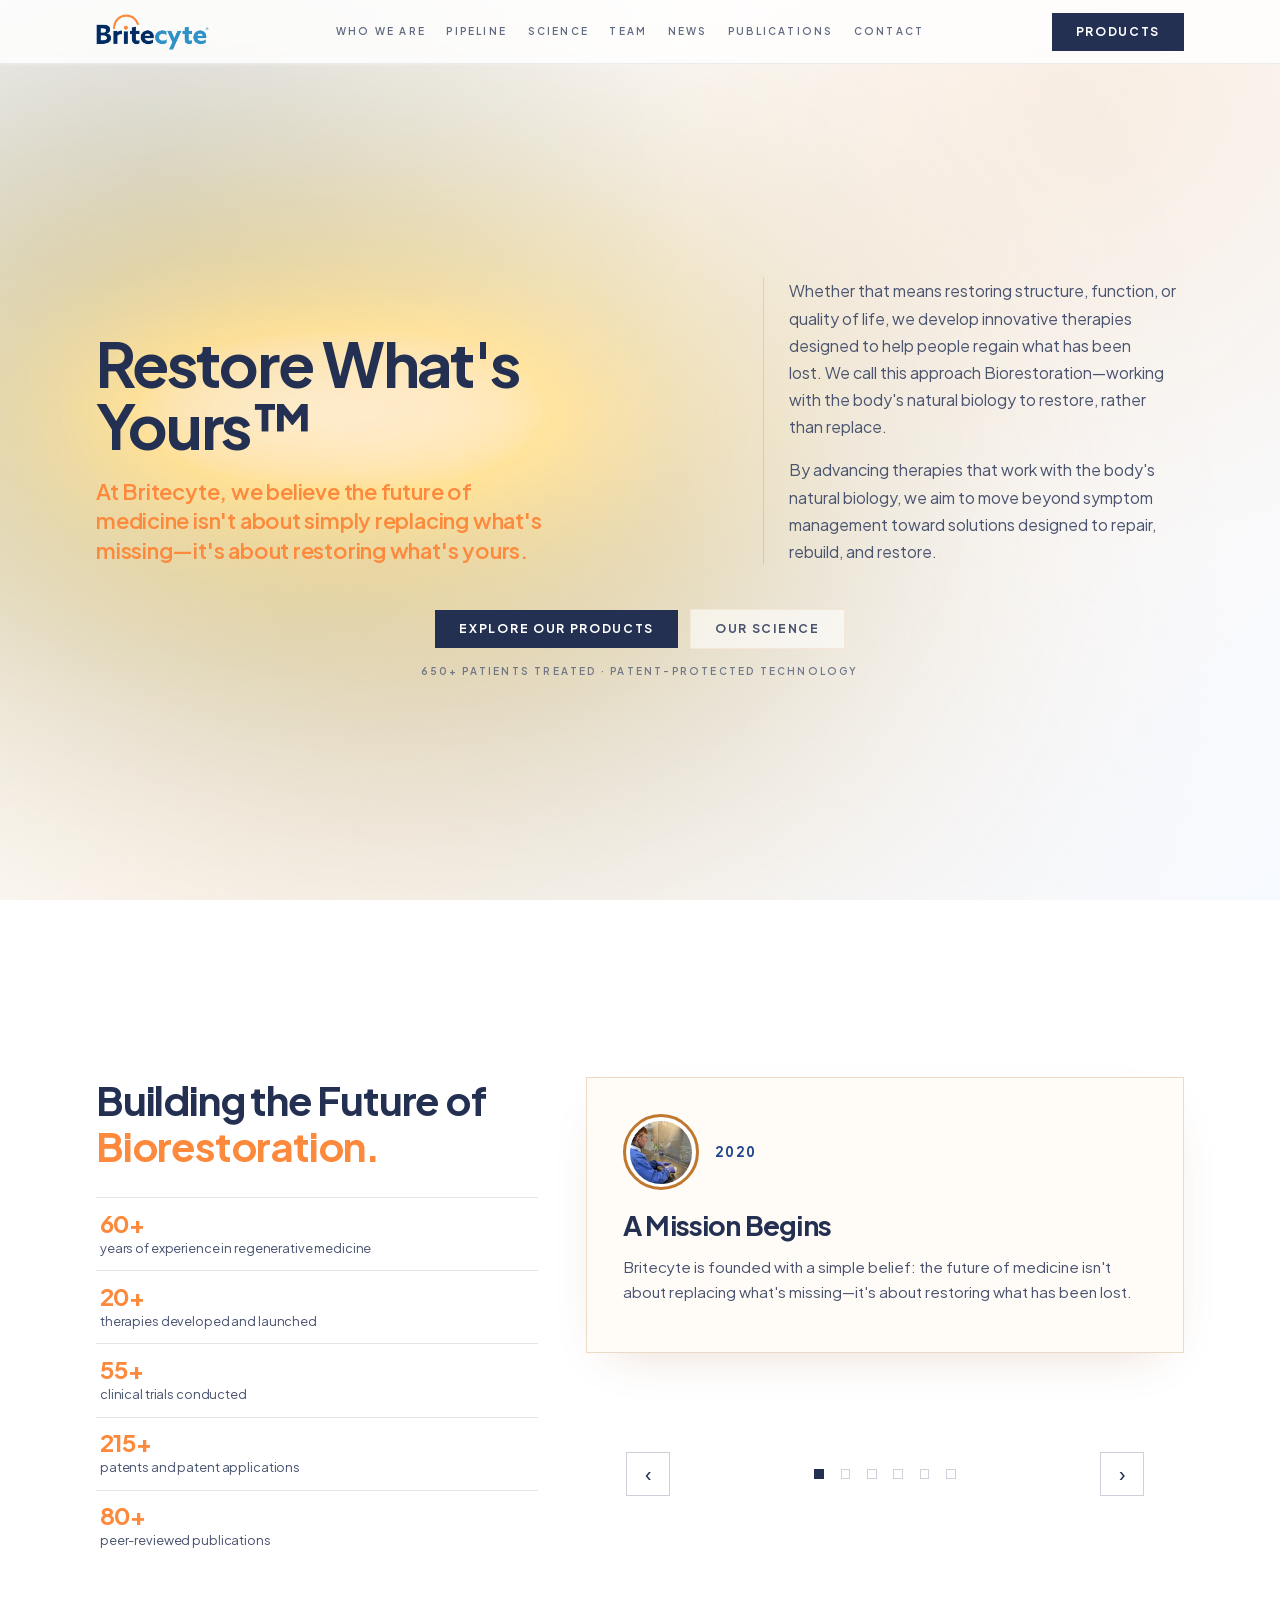
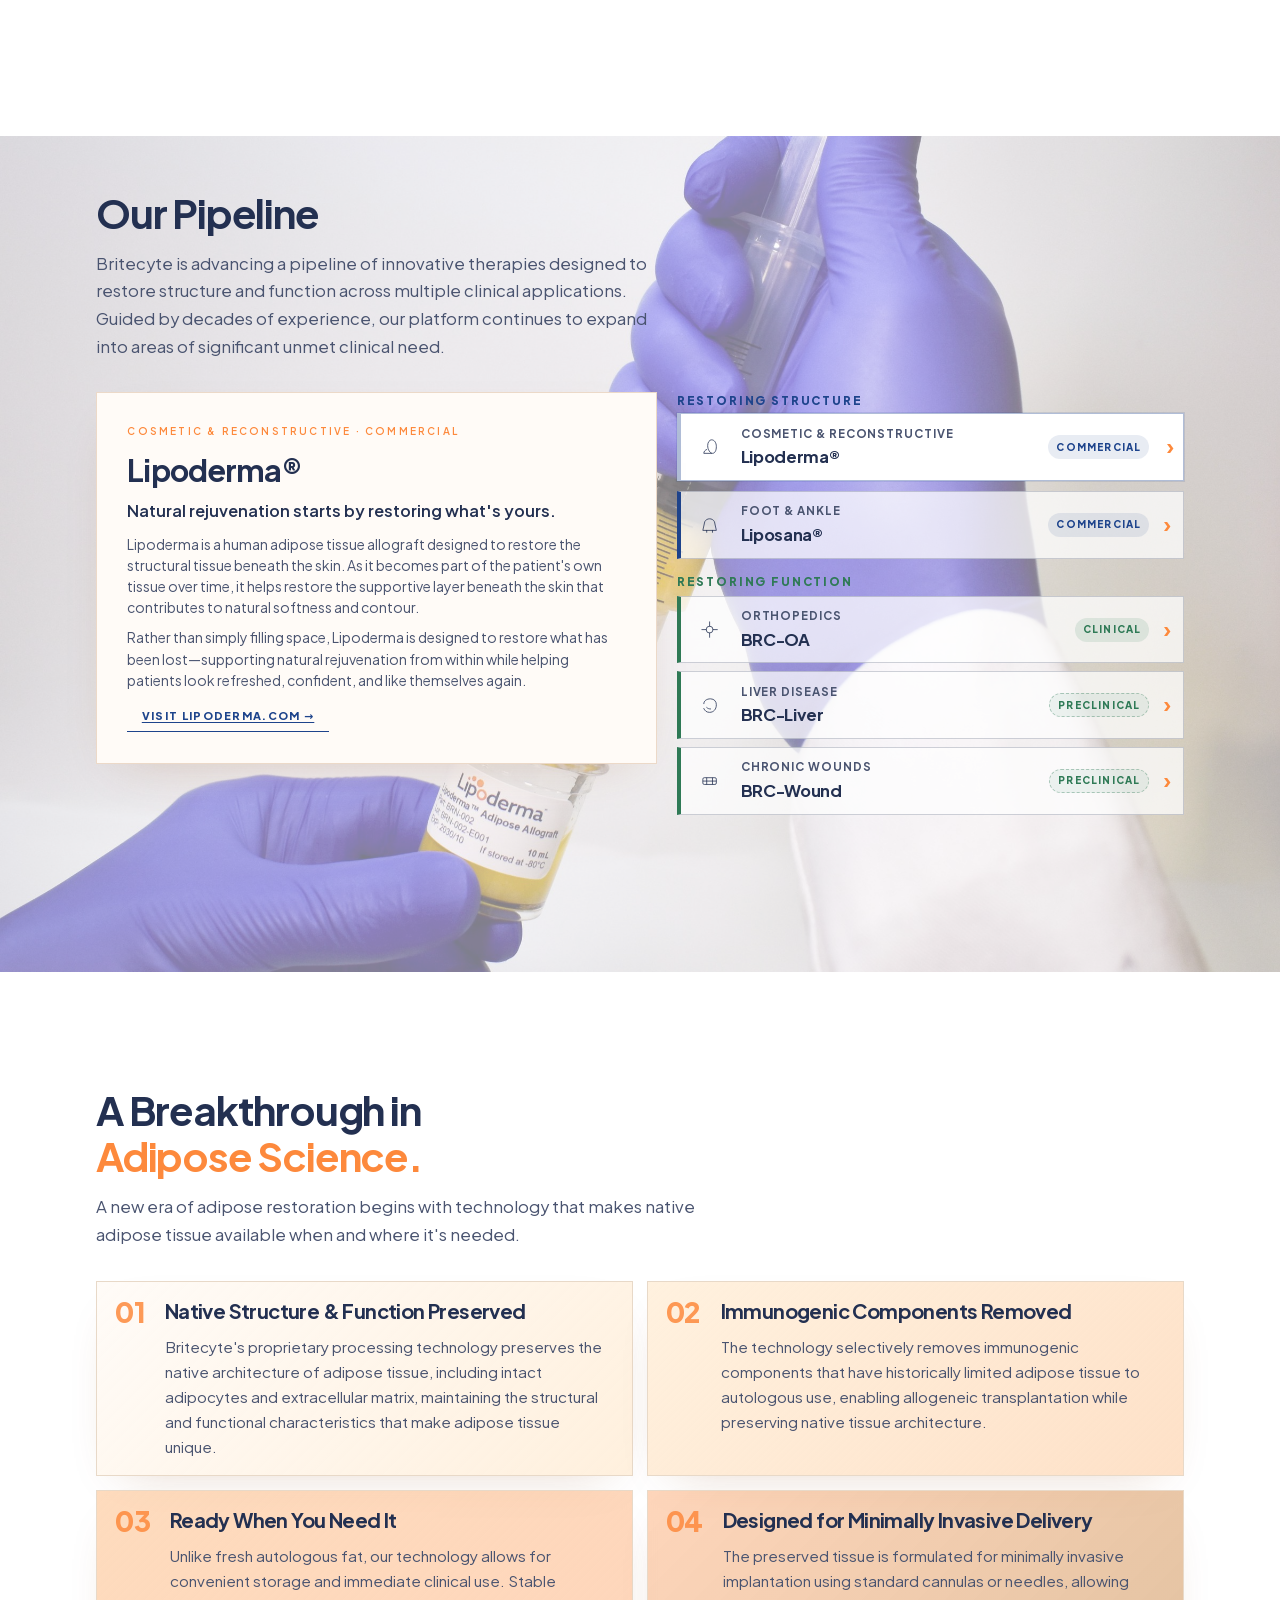
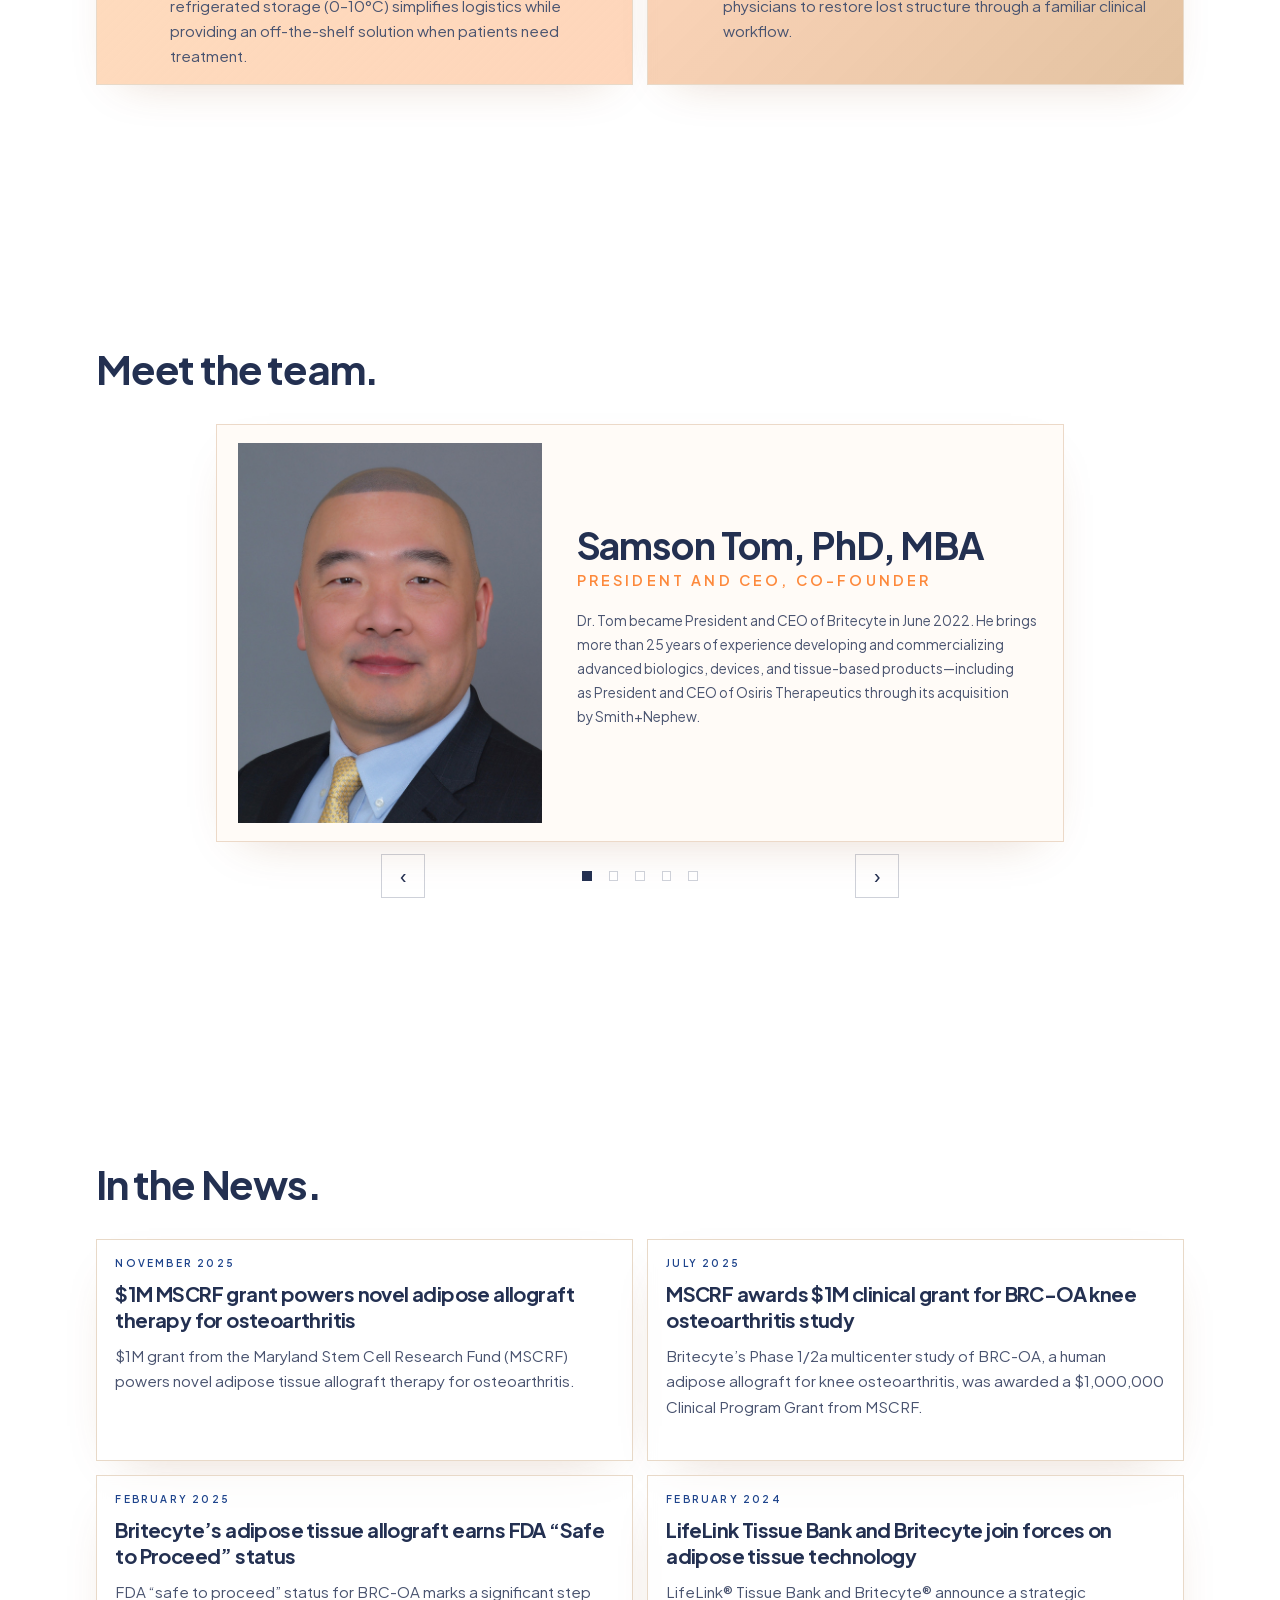
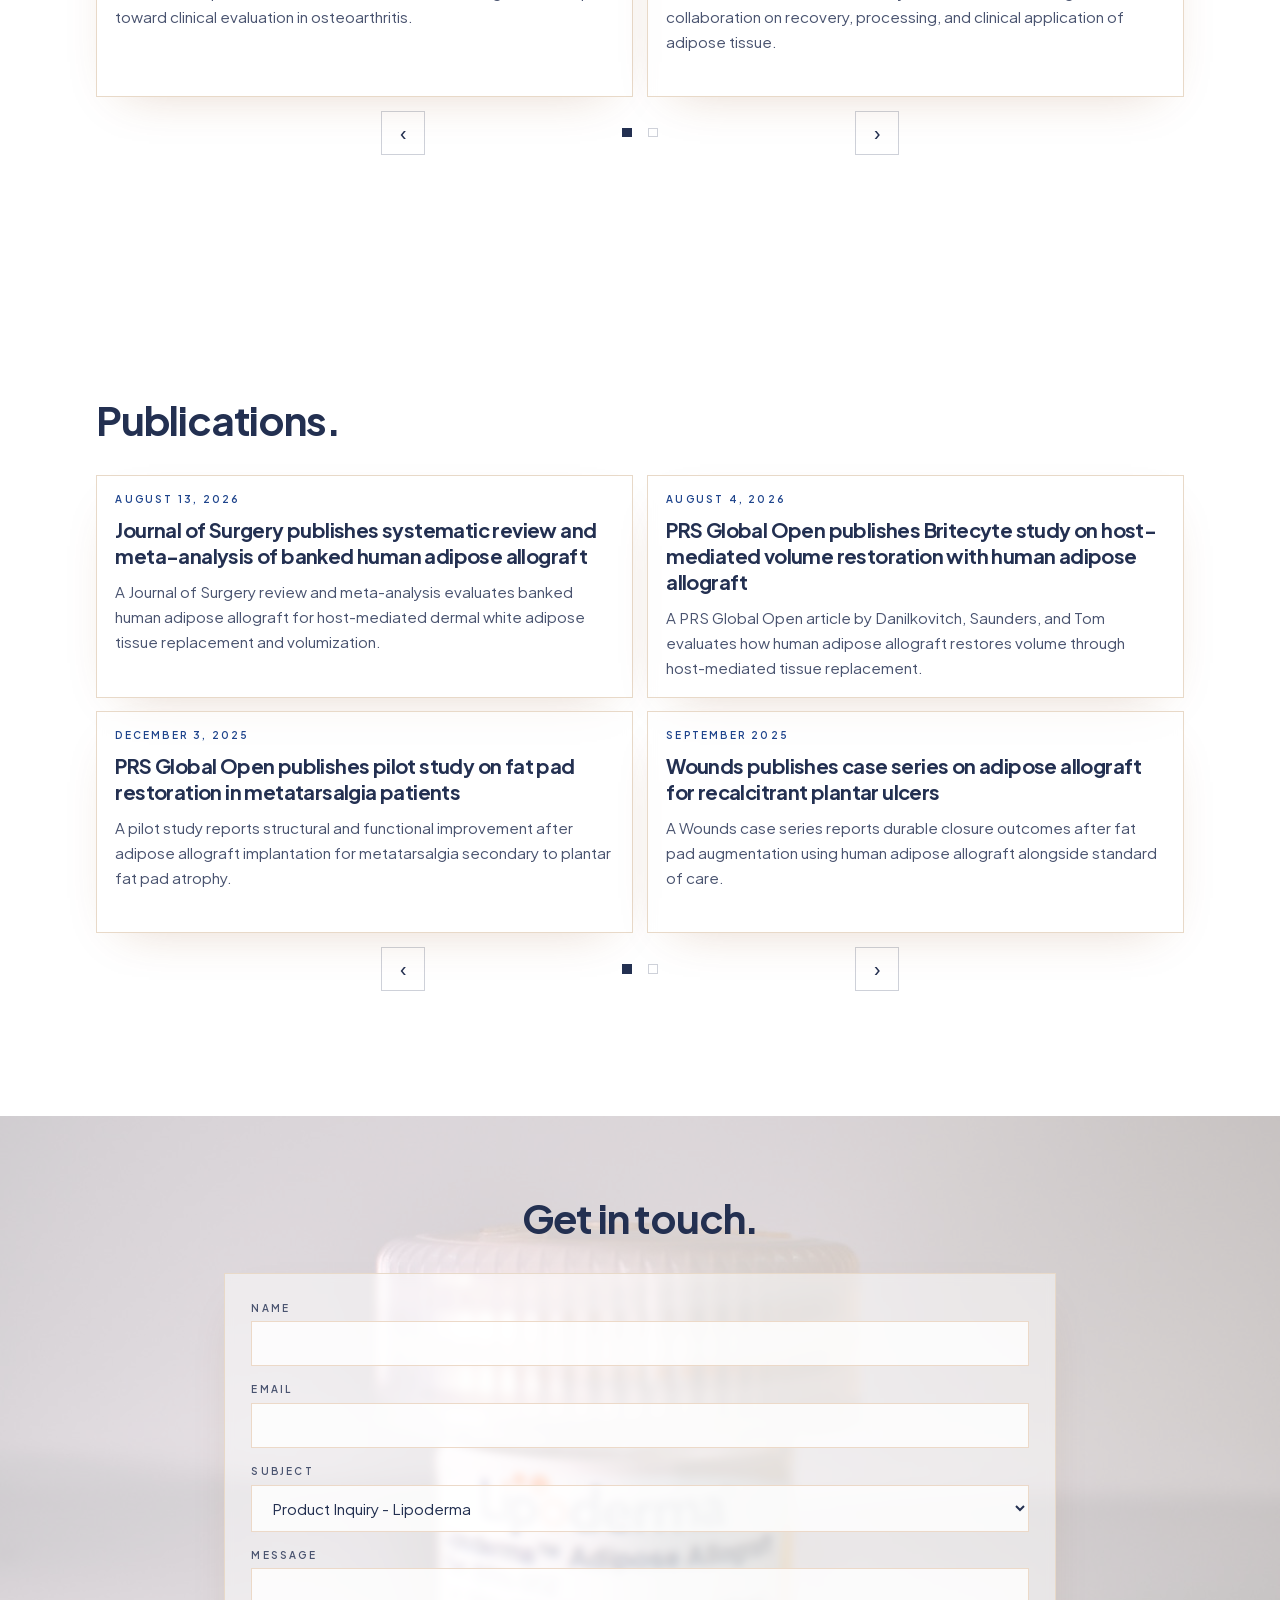
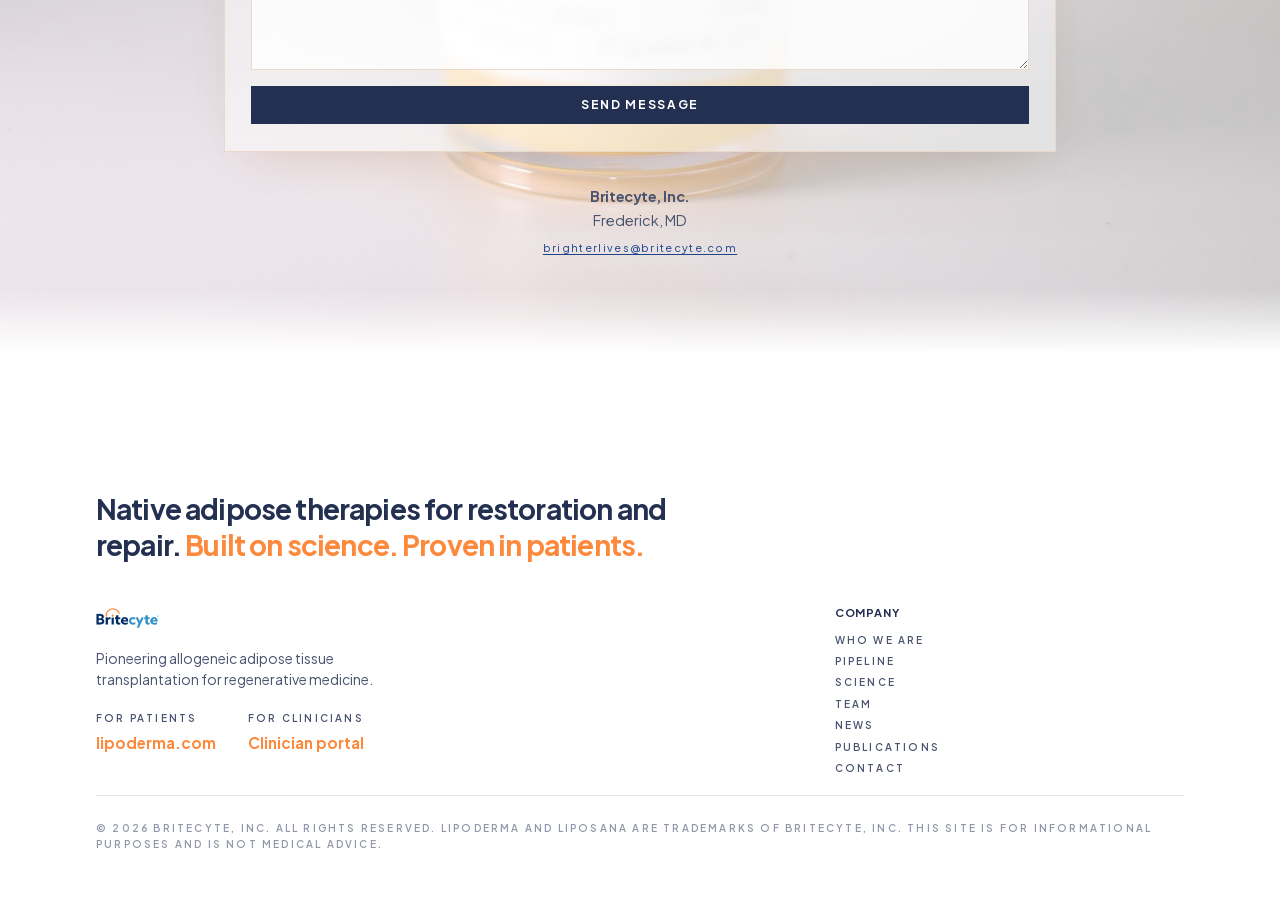
==== commit 8a8bb3de: "Scale the page glow for phone and desktop screens." ====
--- a/index.html
+++ b/index.html
@@ -19,7 +19,7 @@
   <meta name="twitter:description" content="Britecyte develops innovative therapies designed to restore structure, function, and quality of life by working with the body's natural biology." />
   <meta name="twitter:image" content="https://britecyte.com/assets/products/og-withdrawal-syringe.jpg" />
   <link rel="preload" as="image" href="assets/logos/britecyte-logo.png" />
-  <link rel="stylesheet" href="css/styles.css?v=20261023r" />
+  <link rel="stylesheet" href="css/styles.css?v=20261023v" />
   <link rel="stylesheet" href="css/hybrid-home.css?v=20261023s" />
 </head>
 <body>
--- a/css/styles.css
+++ b/css/styles.css
@@ -188,7 +188,14 @@
   background-image: url(../assets/backgrounds/gradO.png);
   background-position: calc(50% - 5vw) center;
   background-repeat: no-repeat;
-  background-size: 120vw auto;
+  background-size: 350vw auto;
+}
+
+@media (min-width: 1024px) {
+  .site-surface::before {
+    background-position: 95% 50%;
+    background-size: 160vw auto;
+  }
 }
 
 .site-main,
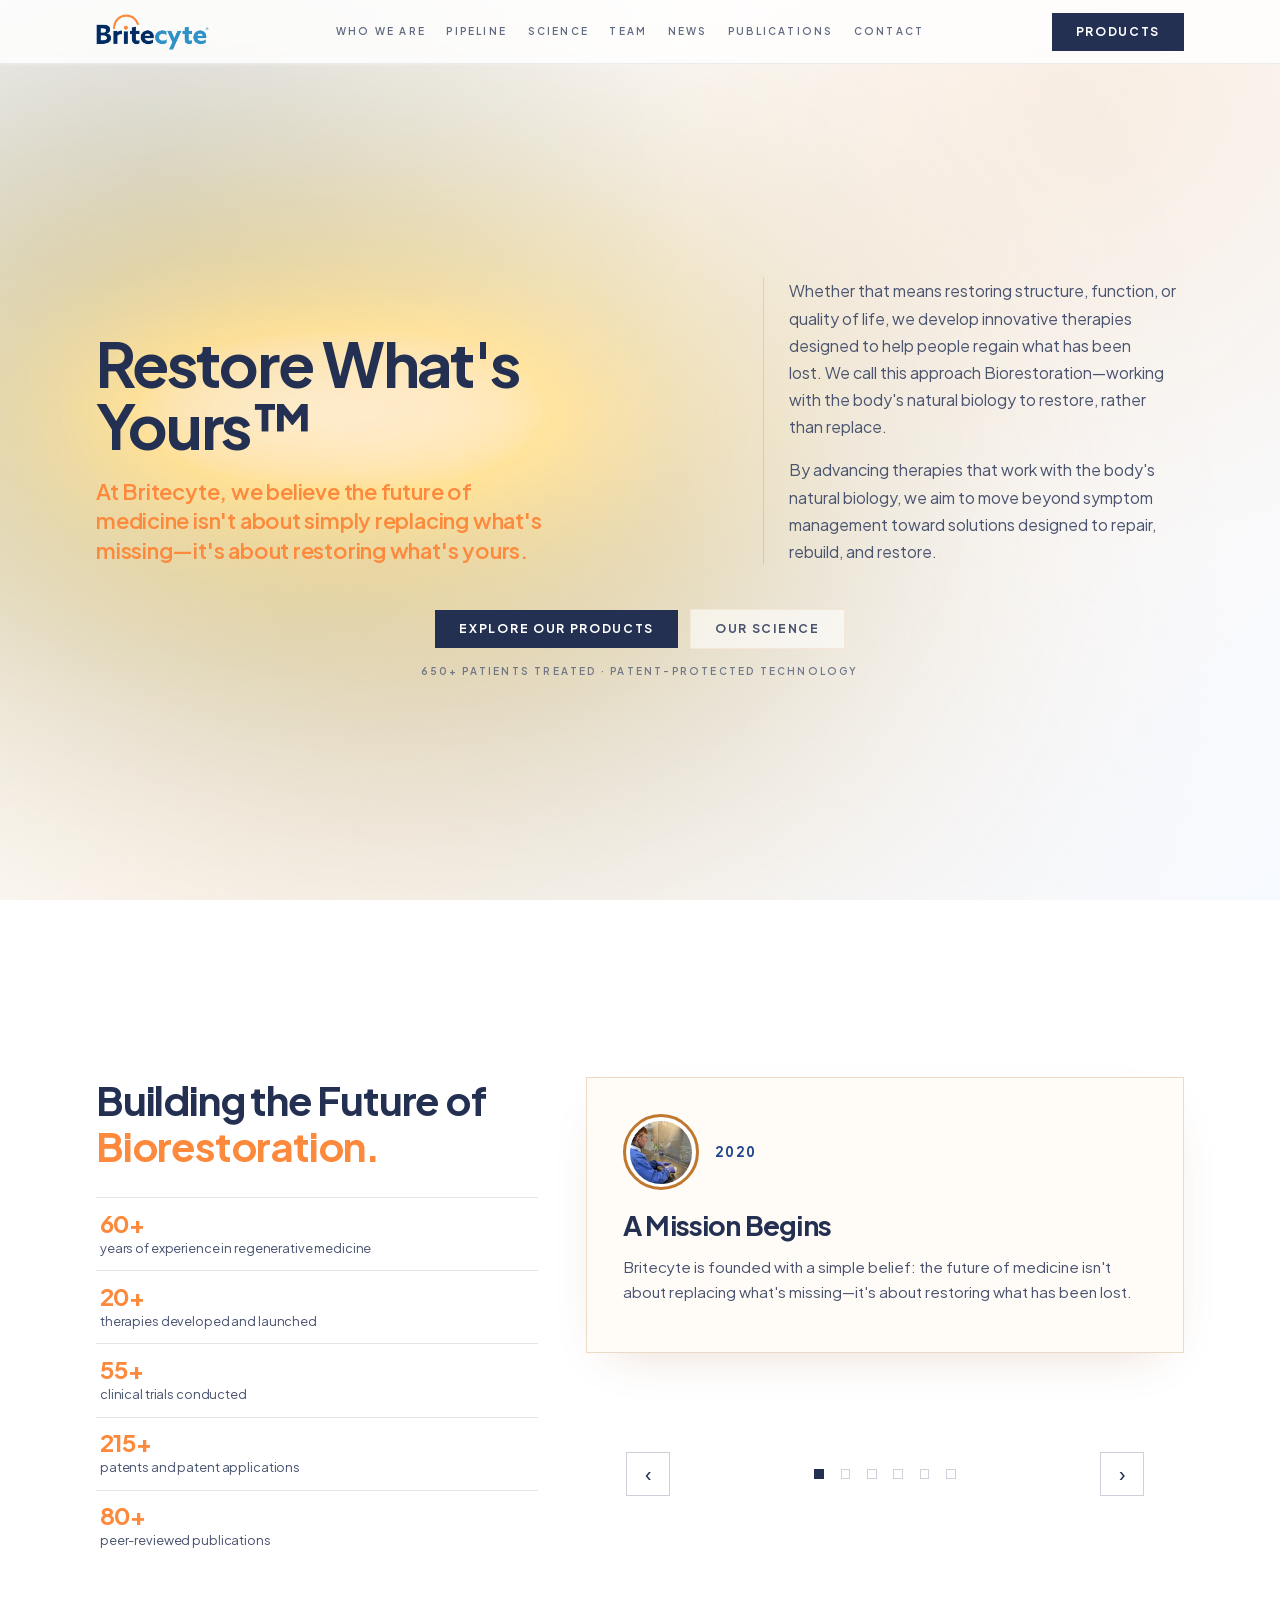
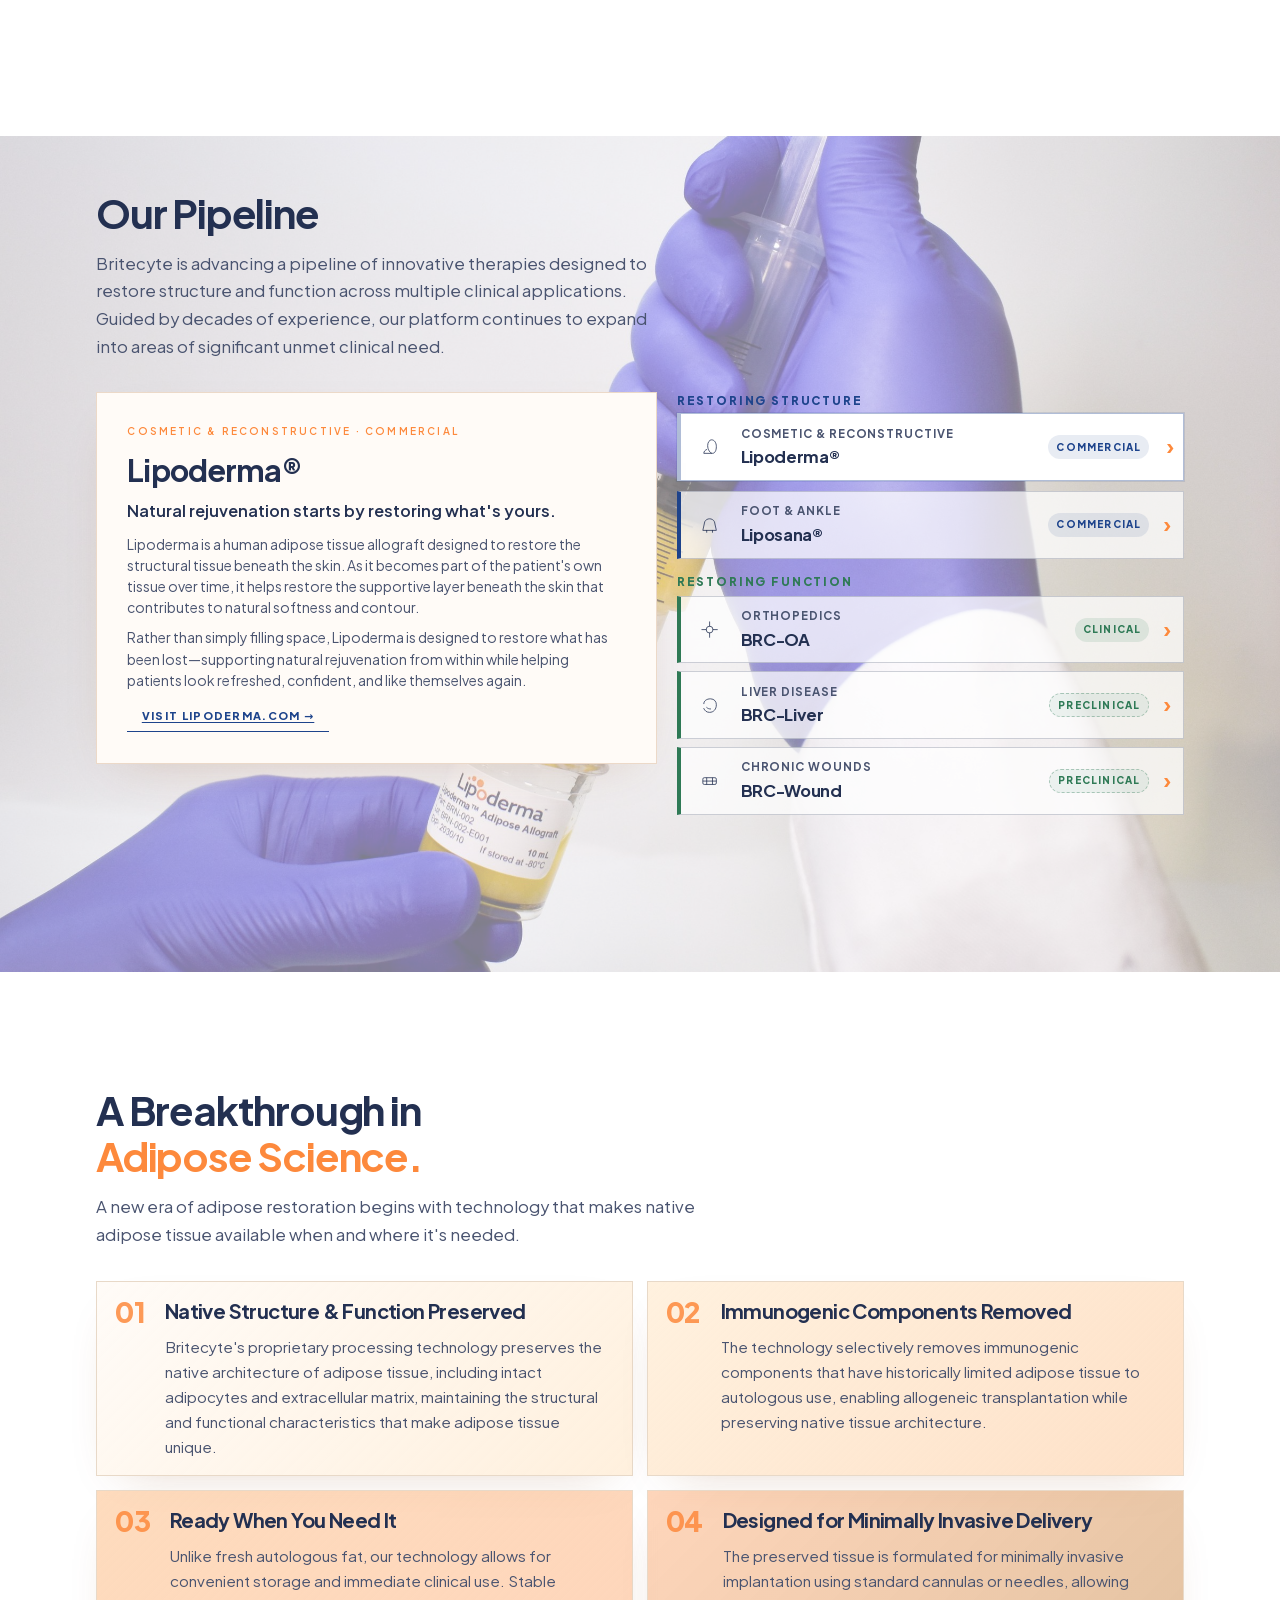
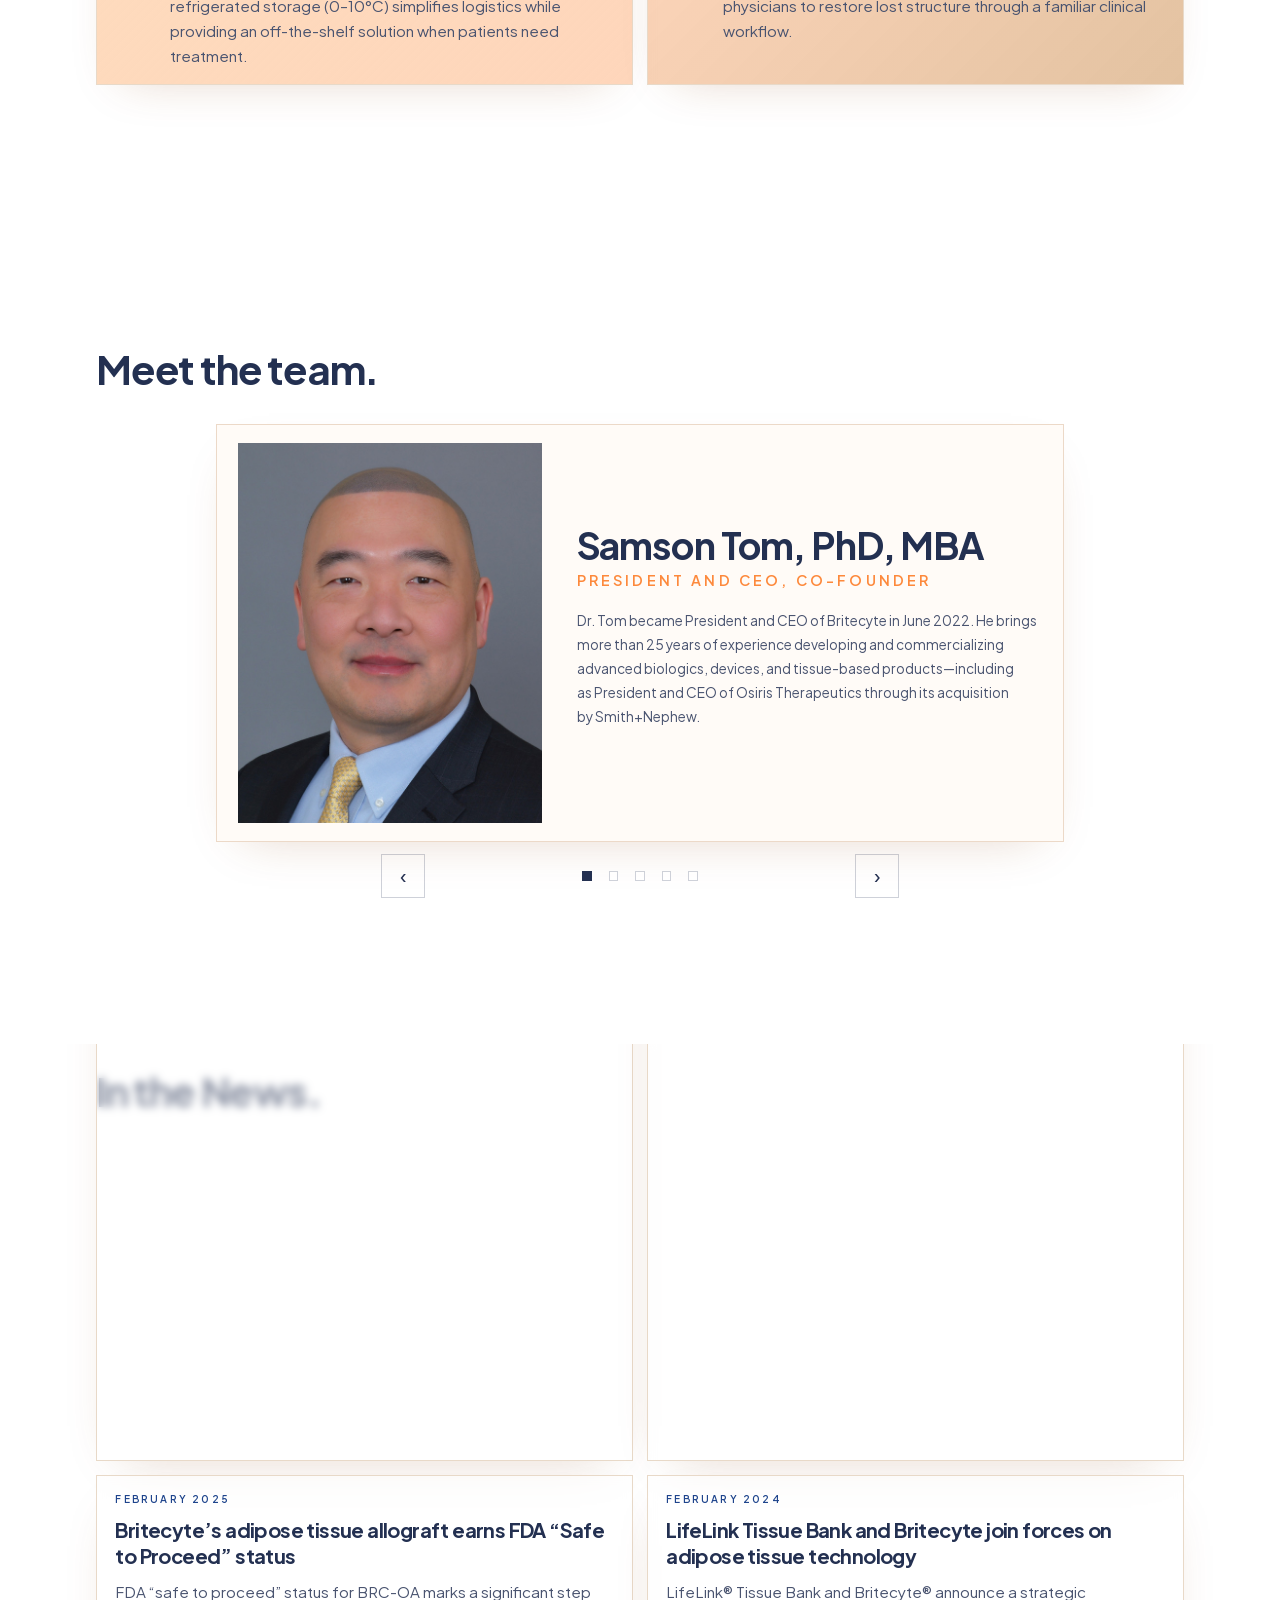
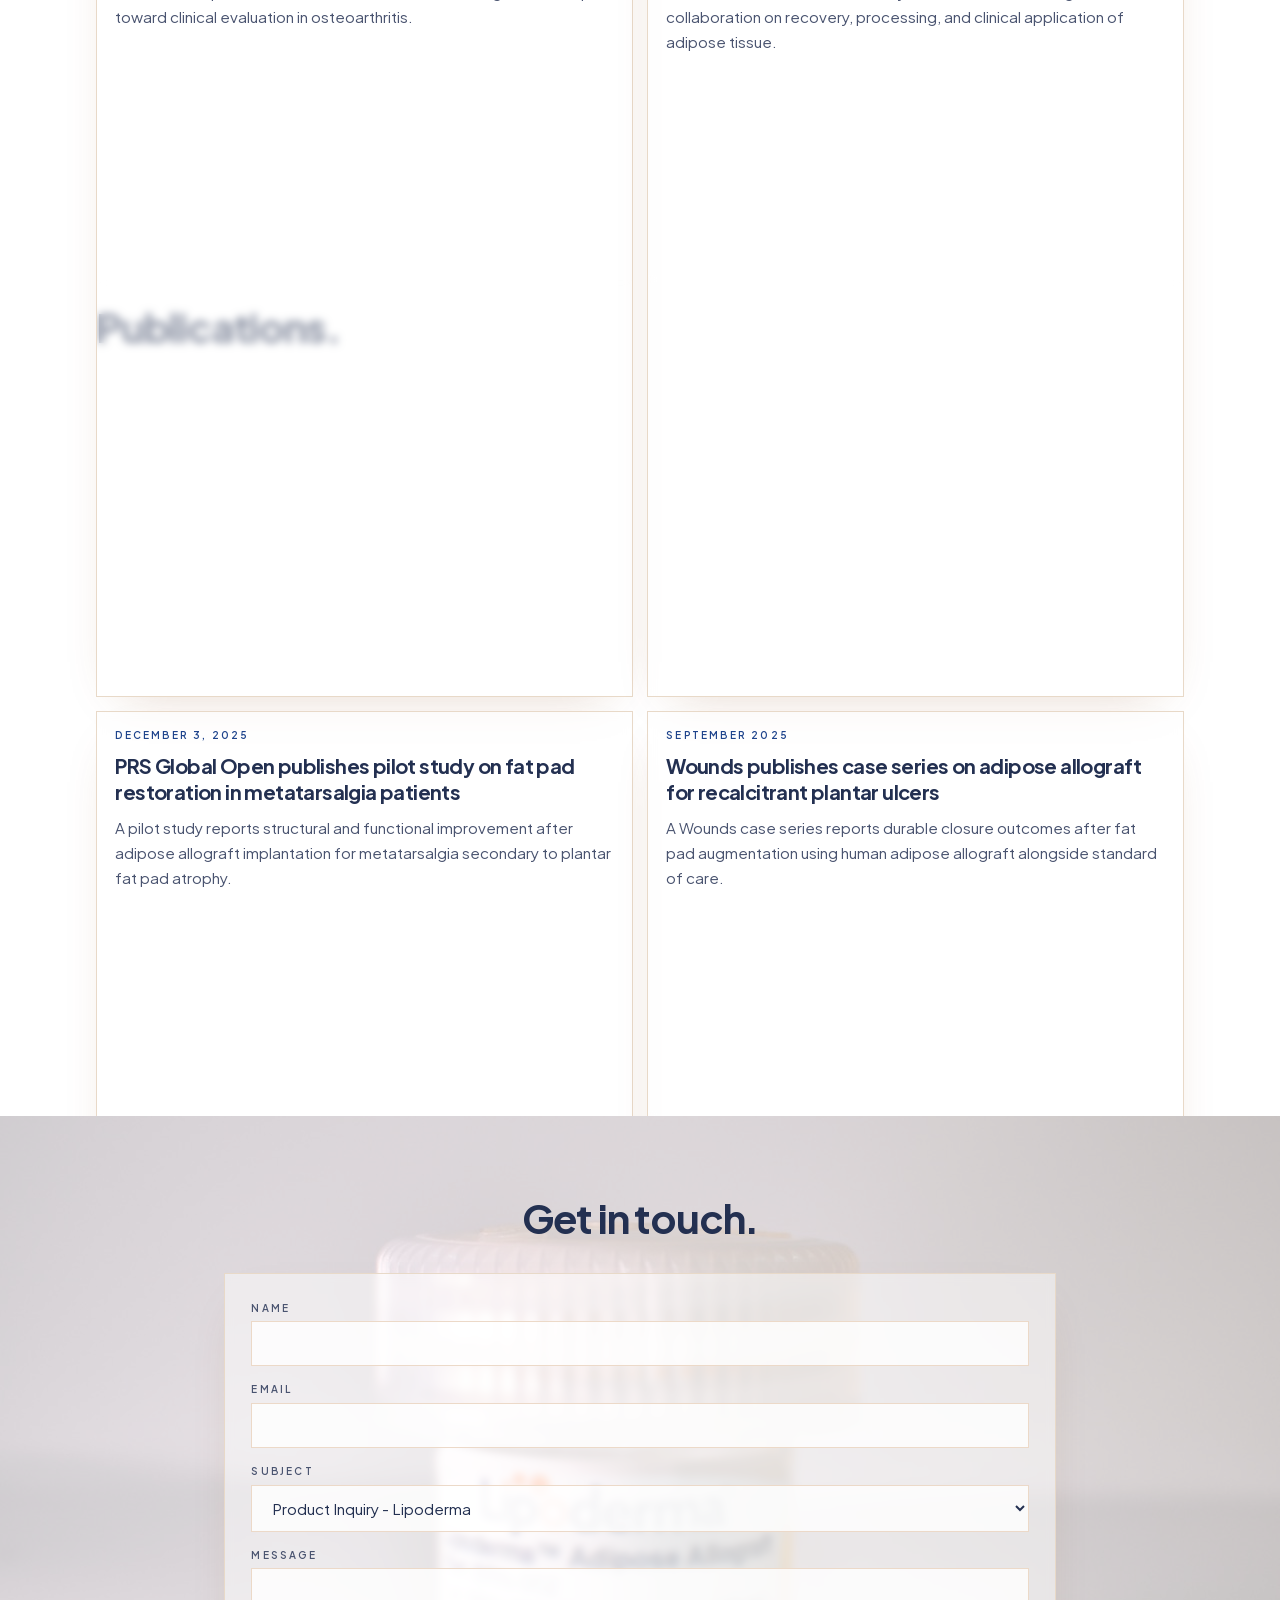
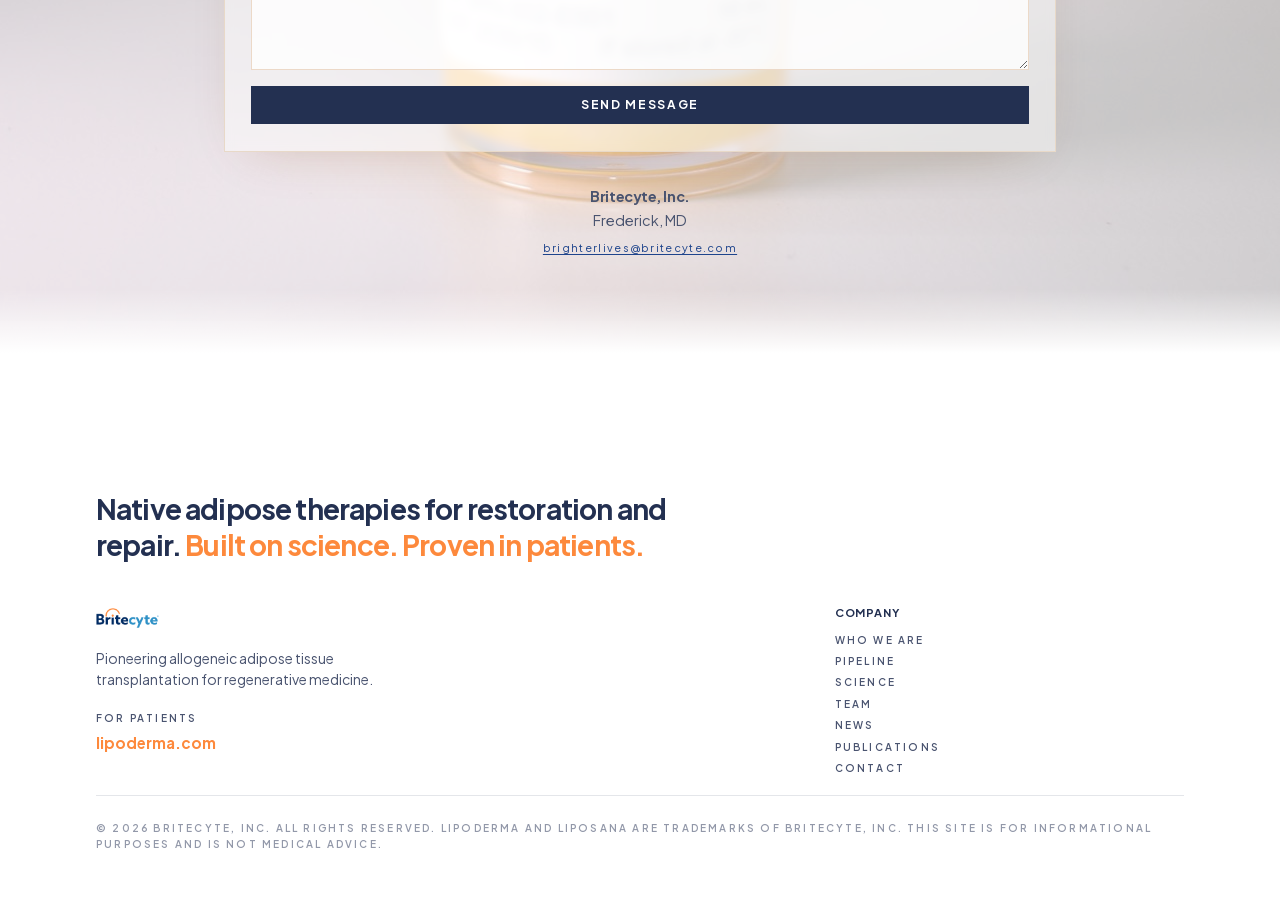
==== commit 931e26f6: "Remove the public clinician portal link from the homepage footer." ====
--- a/index.html
+++ b/index.html
@@ -9,7 +9,7 @@
   <meta property="og:site_name" content="Britecyte" />
   <meta property="og:title" content="Britecyte—Biorestoration Therapies" />
   <meta property="og:description" content="Britecyte develops innovative therapies designed to restore structure, function, and quality of life by working with the body's natural biology." />
-  <meta property="og:url" content="https://britecyte.github.io/corporate-site-testing/" />
+  <meta property="og:url" content="https://britecyte.com/" />
   <meta property="og:image" content="https://britecyte.com/assets/products/og-withdrawal-syringe.jpg" />
   <meta property="og:image:width" content="1200" />
   <meta property="og:image:height" content="630" />
@@ -309,7 +309,7 @@
         <div class="container">
           <div class="contact-block reveal">
             <h2 class="section-title font-display">Get in touch.</h2>
-            <form class="contact-form surface surface-lg" data-contact-form action="https://formsubmit.co/ajax/needthefat@britecyte.com" method="POST">
+            <form class="contact-form surface surface-lg" data-contact-form action="https://formsubmit.co/ajax/brighterlives@britecyte.com" method="POST">
               <input type="hidden" name="_subject" value="Britecyte website contact form" />
               <input type="hidden" name="_template" value="table" />
               <input type="hidden" name="_url" value="https://britecyte.com/" />
@@ -367,10 +367,6 @@
               <div class="footer-patients">
                 <span class="footer-patients-label microtype">For patients</span>
                 <a href="https://lipoderma.com" target="_blank" rel="noopener noreferrer">lipoderma.com</a>
-              </div>
-              <div class="footer-clinicians">
-                <span class="footer-clinicians-label microtype">For clinicians</span>
-                <a href="https://launchpad.lipoderma.com" target="_blank" rel="noopener noreferrer">Clinician portal</a>
               </div>
             </div>
           </div>
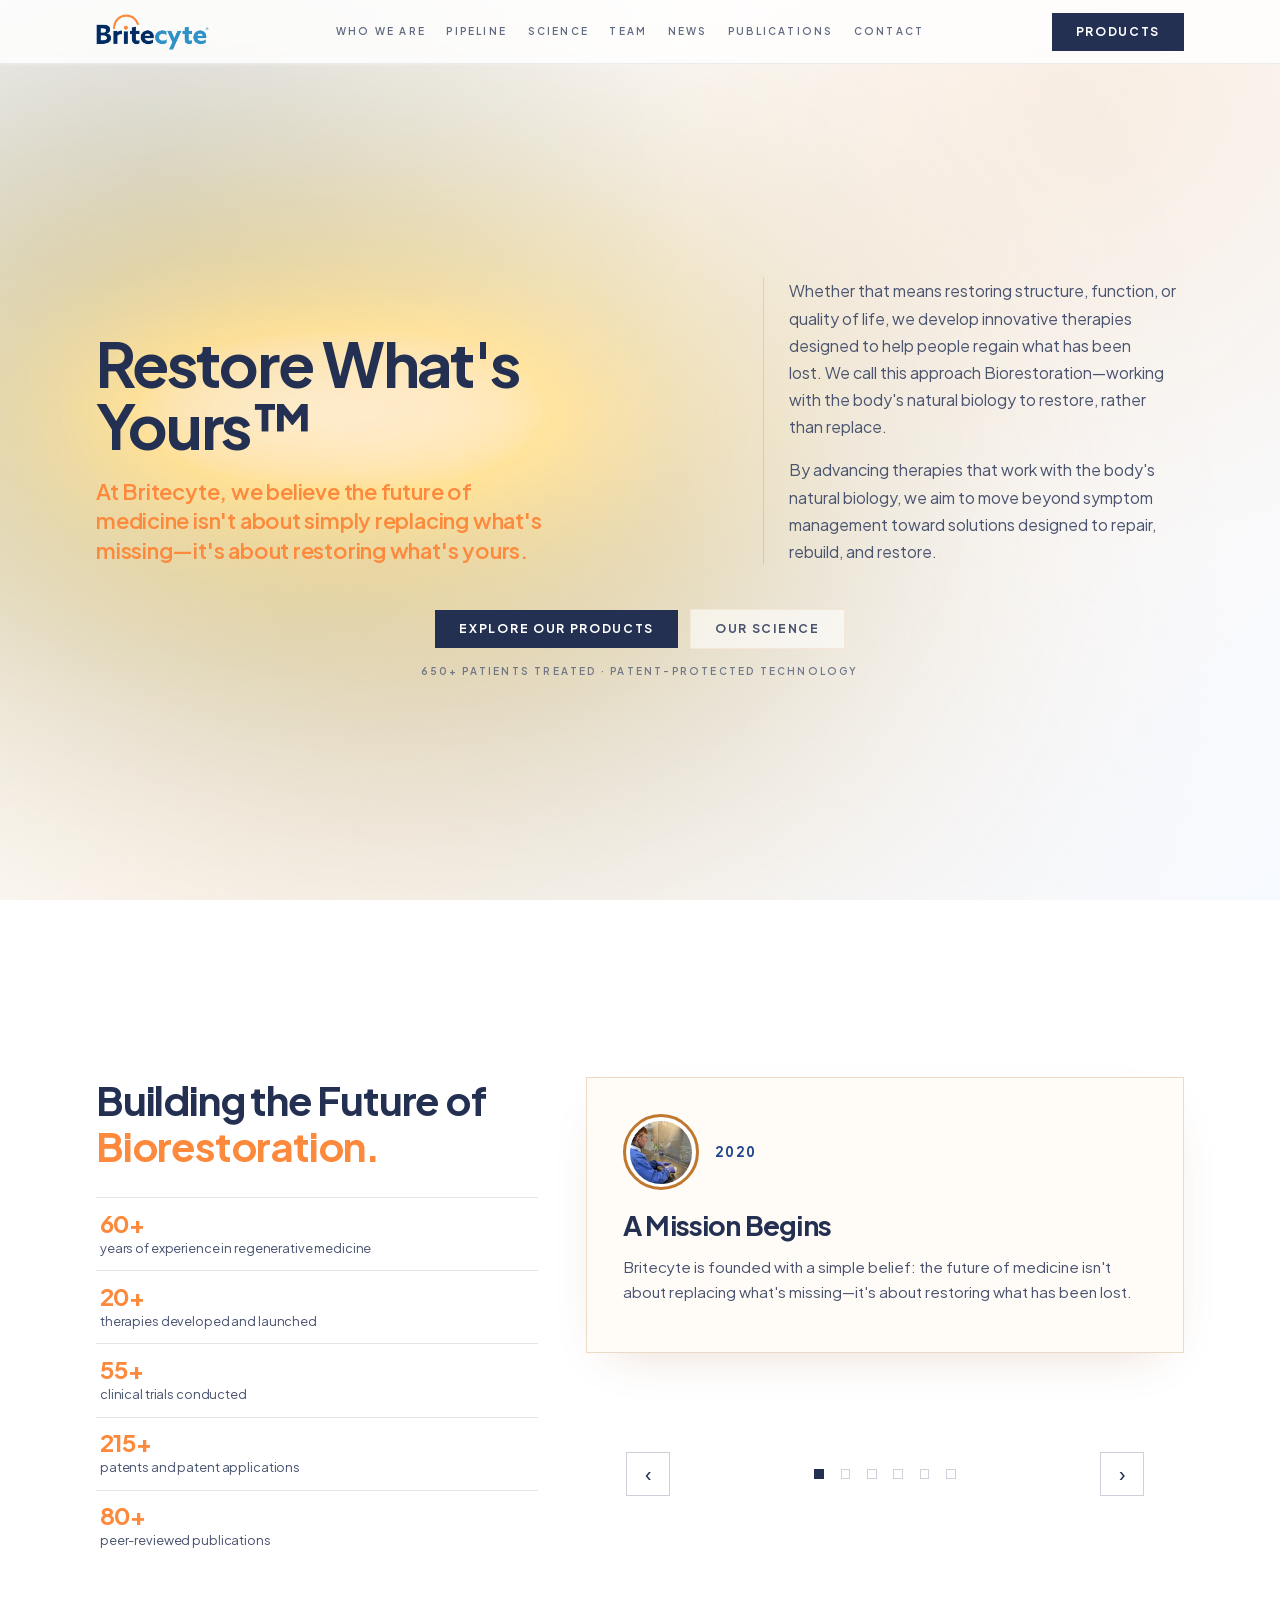
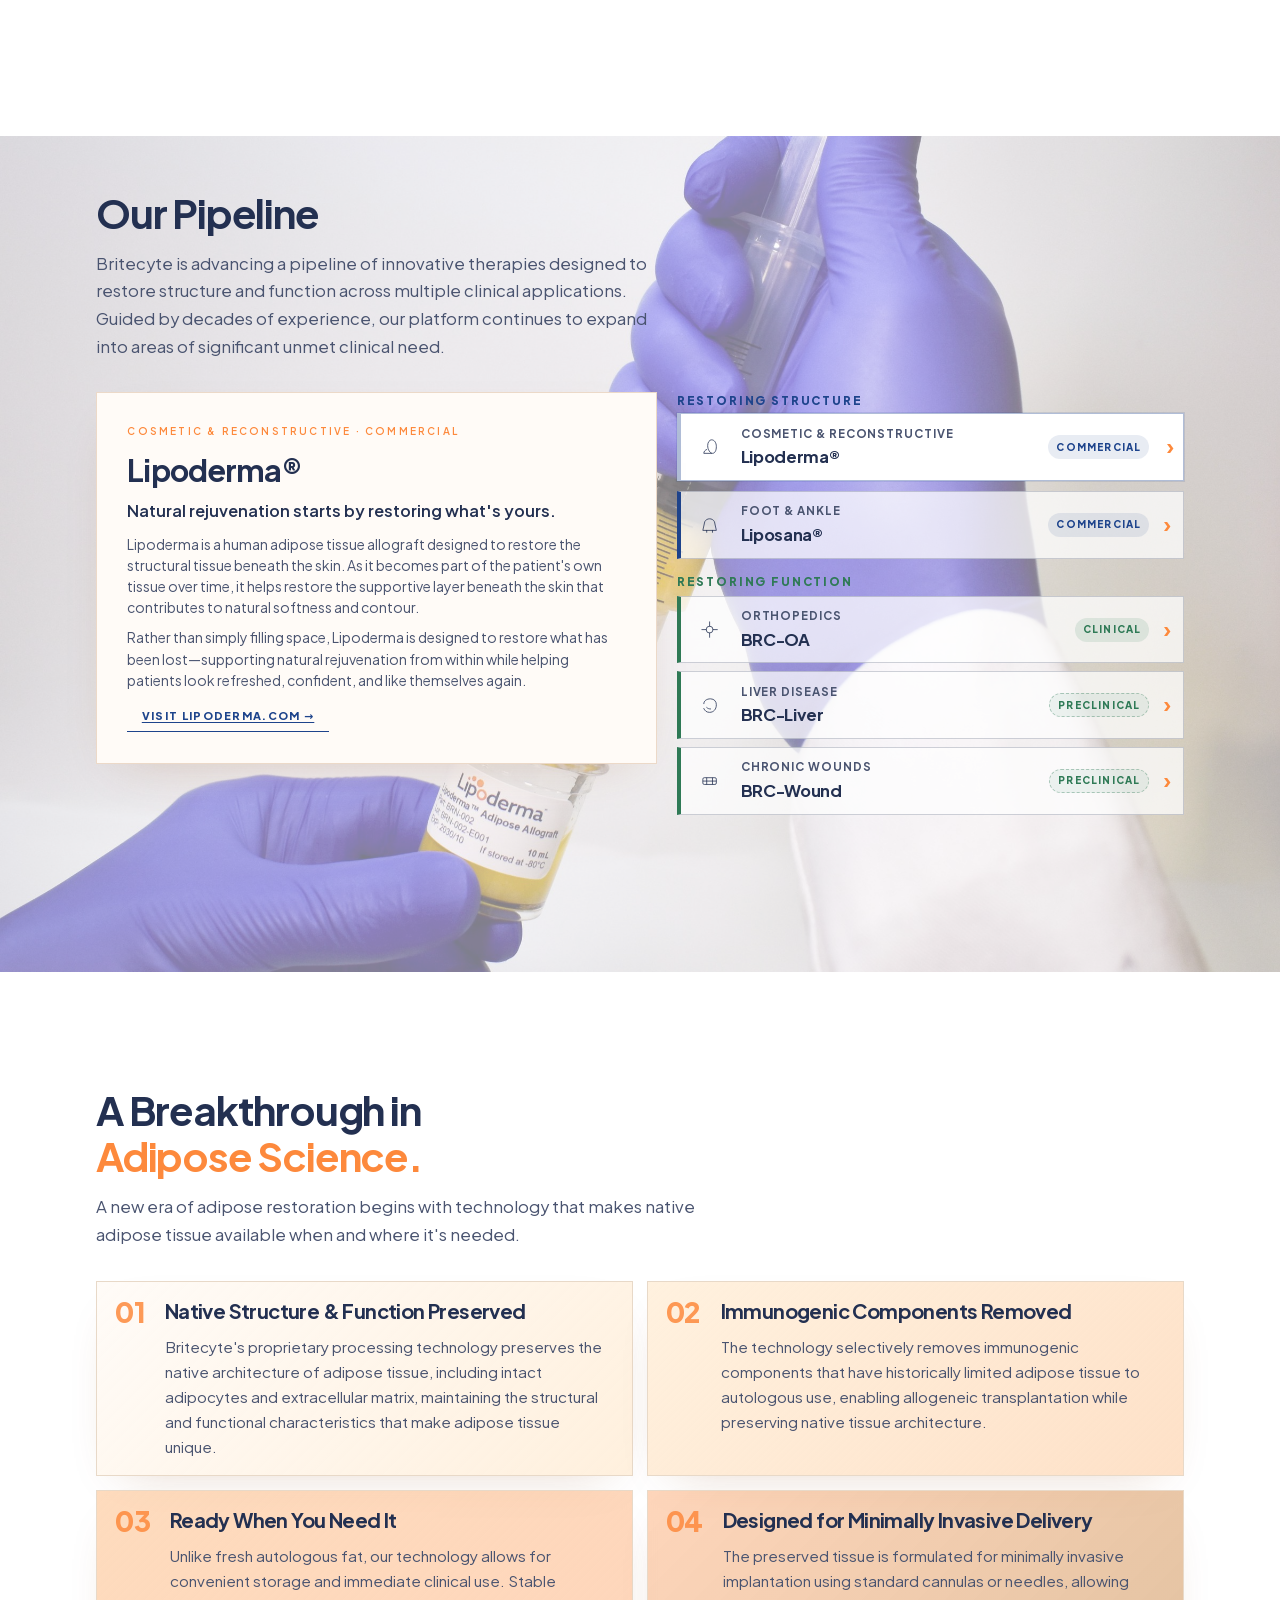
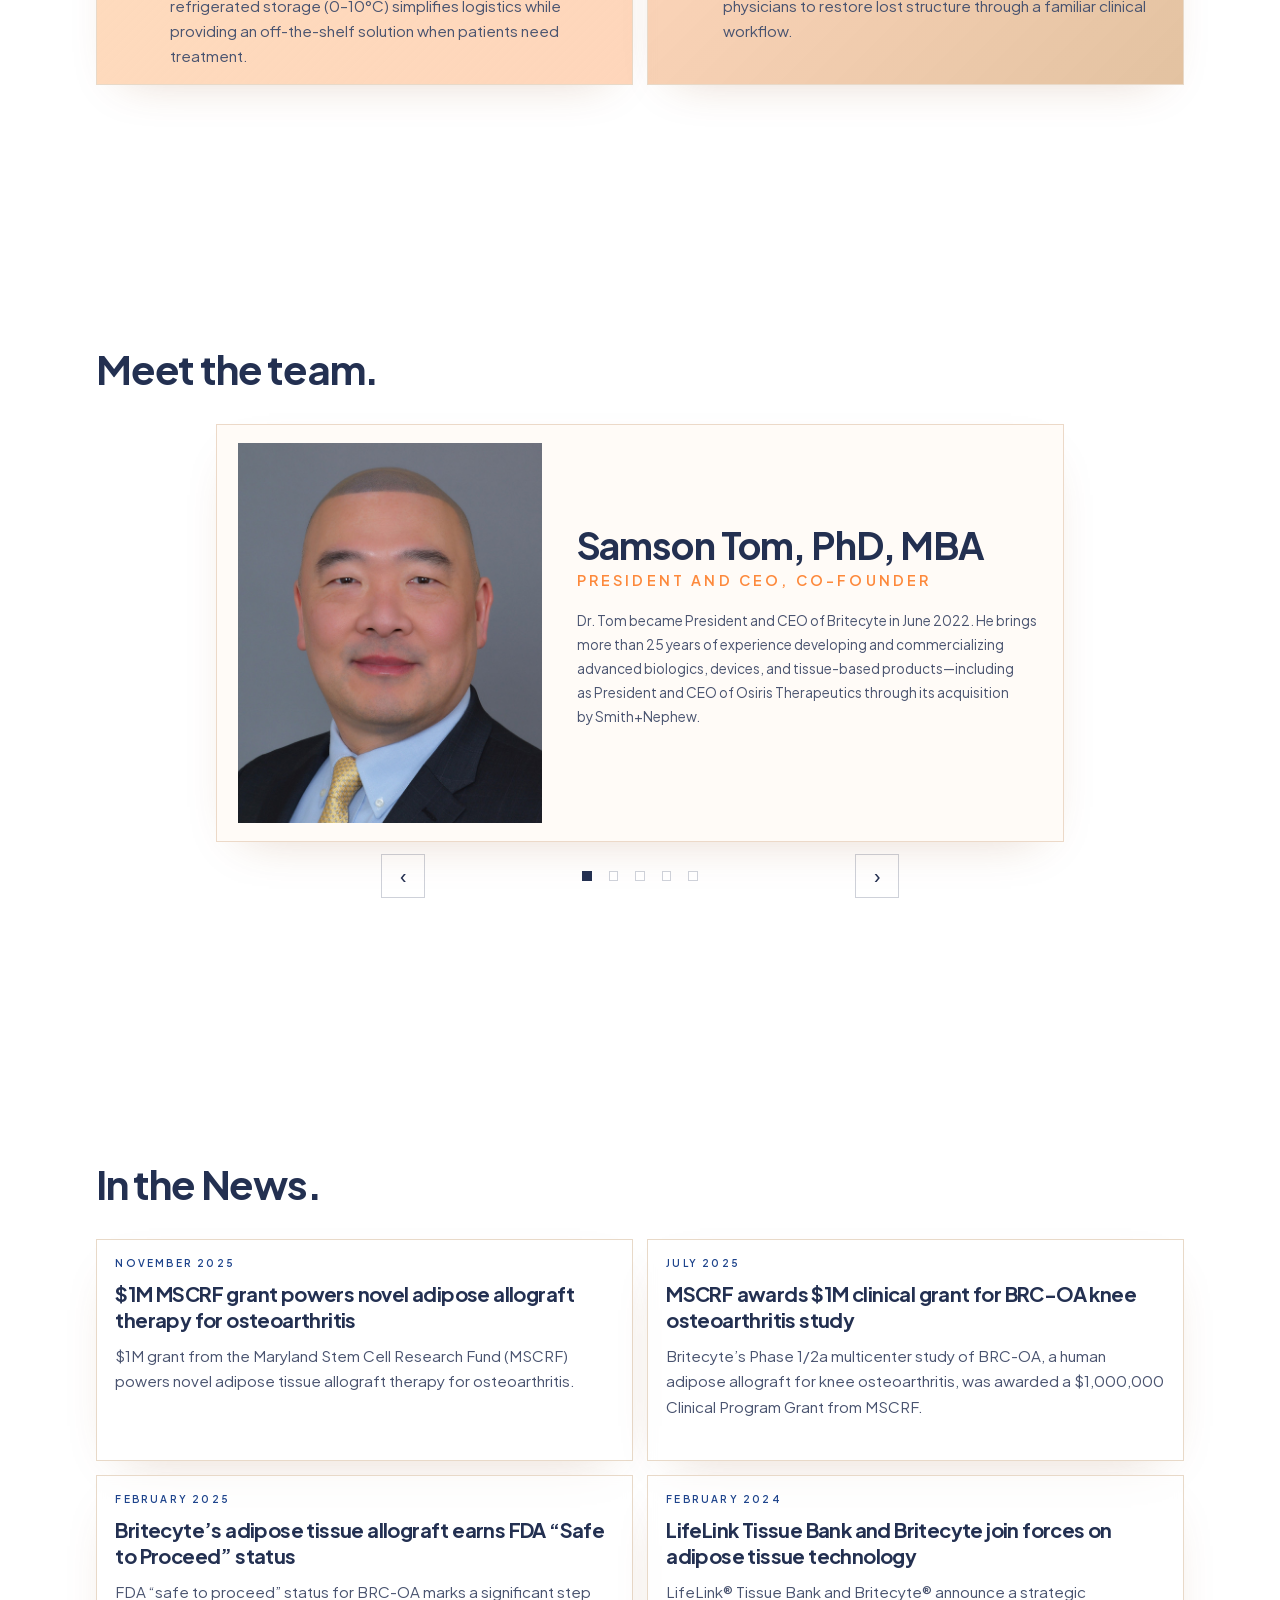
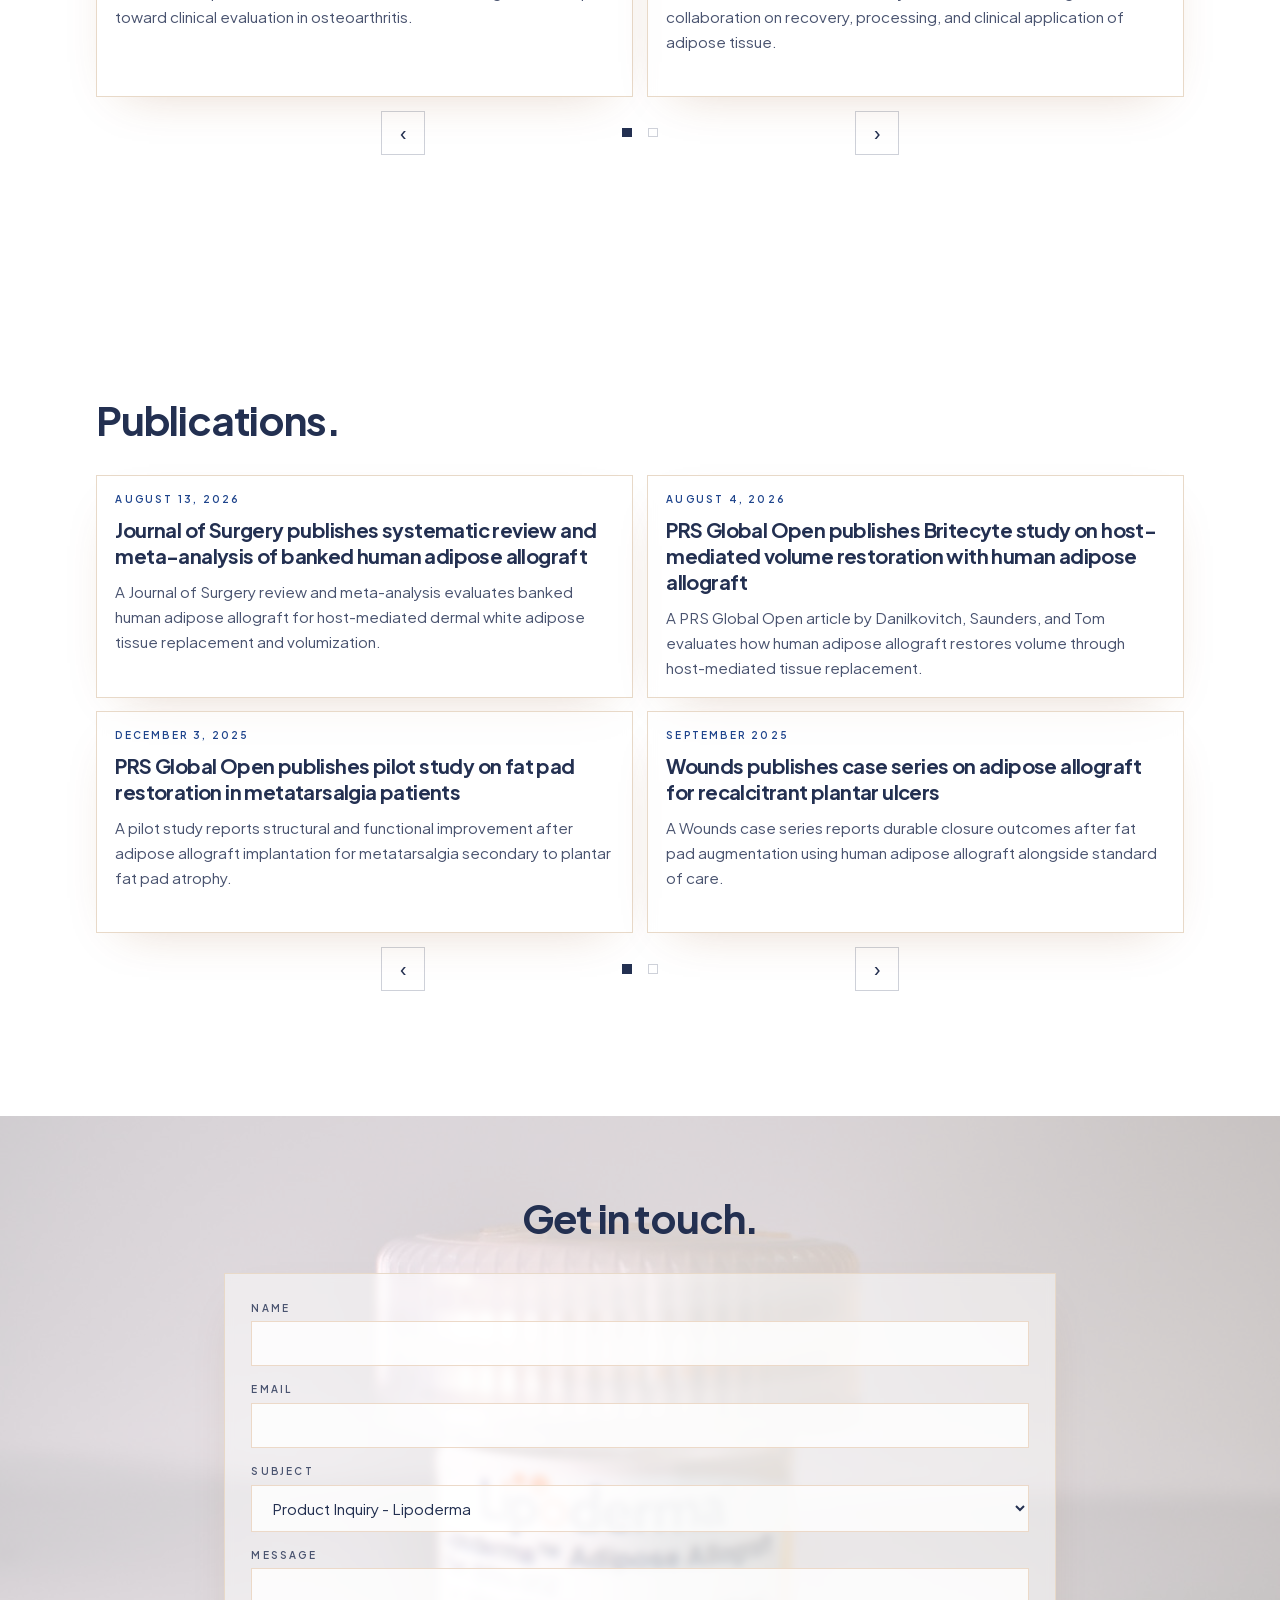
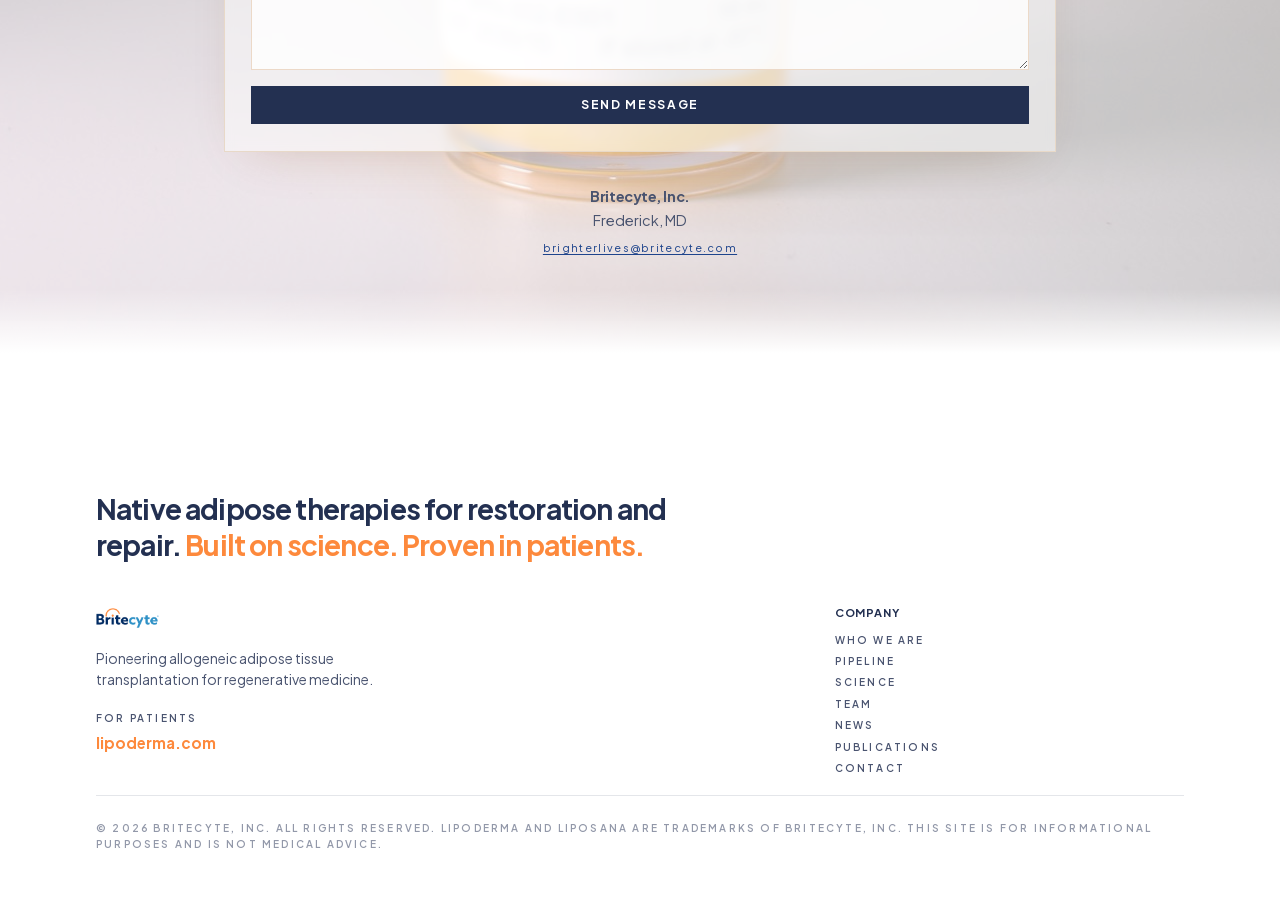
==== commit 1cefe00a: "Point britecyte.com at the Britecyte favicon. The tab had no icon because the site never linked the " ====
--- a/index.html
+++ b/index.html
@@ -4,6 +4,9 @@
   <meta charset="utf-8" />
   <meta name="viewport" content="width=device-width, initial-scale=1" />
   <title>Britecyte — Biorestoration Therapies</title>
+  <link rel="icon" href="/favicon.ico" sizes="32x32" />
+  <link rel="icon" href="/assets/logos/britecyte-favicon.png" type="image/png" />
+  <link rel="apple-touch-icon" href="/assets/logos/britecyte-favicon.png" />
   <meta name="description" content="Britecyte develops innovative therapies designed to restore structure, function, and quality of life by working with the body's natural biology." />
   <meta property="og:type" content="website" />
   <meta property="og:site_name" content="Britecyte" />
